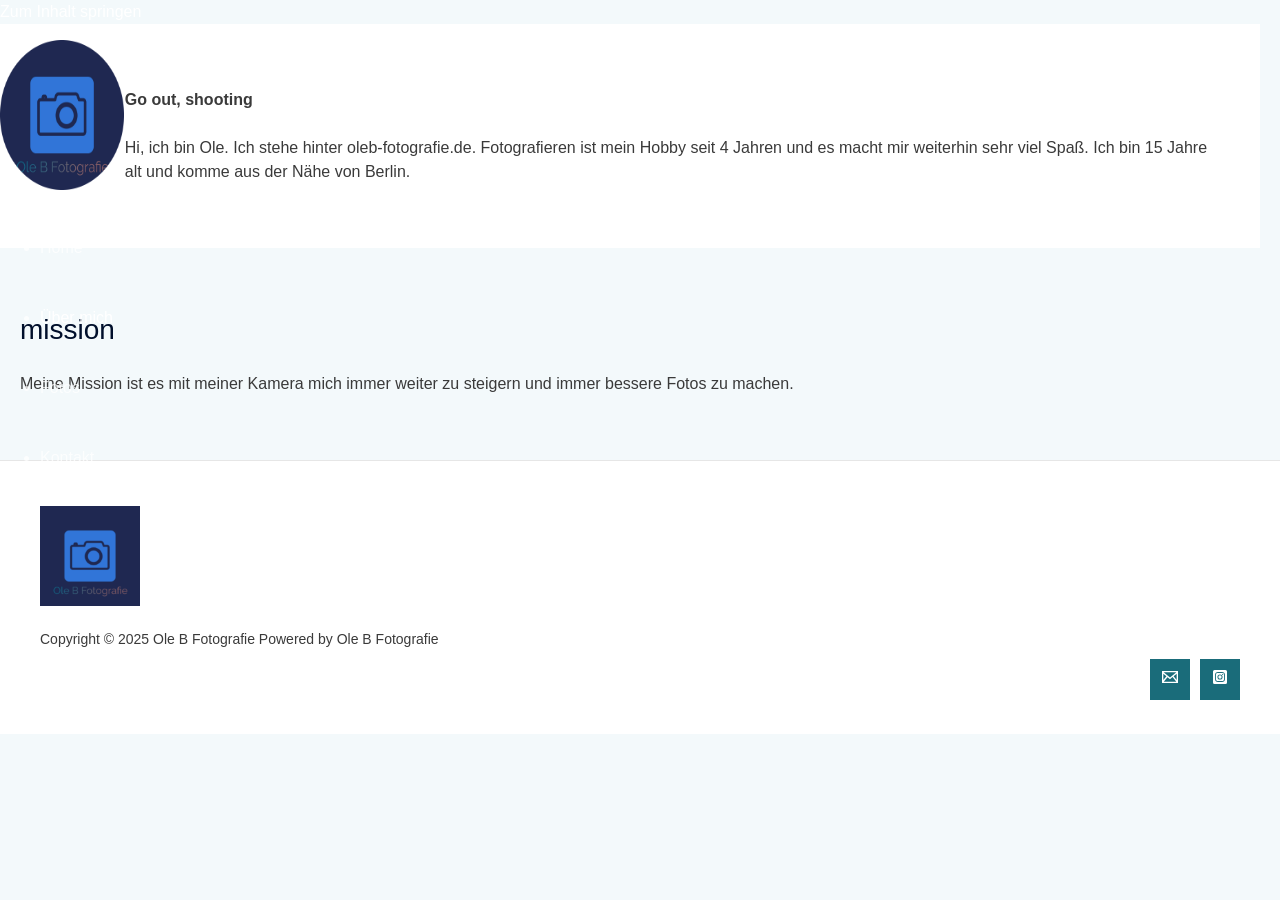
==== about/index.html @ e6f489fe "Add files via upload" ====
<!DOCTYPE html>
<html lang="de">
<head>
<meta charset="UTF-8">
<meta name="viewport" content="width=device-width, initial-scale=1">
	<link rel="profile" href="https://gmpg.org/xfn/11"> 
	<title>About &#8211; Ole B Fotografie</title>
<link rel="preload" href="/wp-content/astra-local-fonts/montserrat/JTUHjIg1_i6t8kCHKm4532VJOt5-QNFgpCtZ6Hw5aXo.woff2" as="font" type="font/woff2" crossorigin>
<meta name="robots" content="max-image-preview:large">
	<style>img:is([sizes="auto" i], [sizes^="auto," i]) { contain-intrinsic-size: 3000px 1500px }</style>
	<link rel="dns-prefetch" href="//www.googletagmanager.com">
<link rel="alternate" type="application/rss+xml" title="Ole B Fotografie &raquo; Feed" href="/feed/">
<link rel="alternate" type="application/rss+xml" title="Ole B Fotografie &raquo; Kommentar-Feed" href="/comments/feed/">
<script>
window._wpemojiSettings = {"baseUrl":"https:\/\/s.w.org\/images\/core\/emoji\/15.0.3\/72x72\/","ext":".png","svgUrl":"https:\/\/s.w.org\/images\/core\/emoji\/15.0.3\/svg\/","svgExt":".svg","source":{"concatemoji":"\/wp-includes\/js\/wp-emoji-release.min.js?ver=6.7.2"}};
/*! This file is auto-generated */
!function(i,n){var o,s,e;function c(e){try{var t={supportTests:e,timestamp:(new Date).valueOf()};sessionStorage.setItem(o,JSON.stringify(t))}catch(e){}}function p(e,t,n){e.clearRect(0,0,e.canvas.width,e.canvas.height),e.fillText(t,0,0);var t=new Uint32Array(e.getImageData(0,0,e.canvas.width,e.canvas.height).data),r=(e.clearRect(0,0,e.canvas.width,e.canvas.height),e.fillText(n,0,0),new Uint32Array(e.getImageData(0,0,e.canvas.width,e.canvas.height).data));return t.every(function(e,t){return e===r[t]})}function u(e,t,n){switch(t){case"flag":return n(e,"🏳️‍⚧️","🏳️​⚧️")?!1:!n(e,"🇺🇳","🇺​🇳")&&!n(e,"🏴󠁧󠁢󠁥󠁮󠁧󠁿","🏴​󠁧​󠁢​󠁥​󠁮​󠁧​󠁿");case"emoji":return!n(e,"🐦‍⬛","🐦​⬛")}return!1}function f(e,t,n){var r="undefined"!=typeof WorkerGlobalScope&&self instanceof WorkerGlobalScope?new OffscreenCanvas(300,150):i.createElement("canvas"),a=r.getContext("2d",{willReadFrequently:!0}),o=(a.textBaseline="top",a.font="600 32px Arial",{});return e.forEach(function(e){o[e]=t(a,e,n)}),o}function t(e){var t=i.createElement("script");t.src=e,t.defer=!0,i.head.appendChild(t)}"undefined"!=typeof Promise&&(o="wpEmojiSettingsSupports",s=["flag","emoji"],n.supports={everything:!0,everythingExceptFlag:!0},e=new Promise(function(e){i.addEventListener("DOMContentLoaded",e,{once:!0})}),new Promise(function(t){var n=function(){try{var e=JSON.parse(sessionStorage.getItem(o));if("object"==typeof e&&"number"==typeof e.timestamp&&(new Date).valueOf()<e.timestamp+604800&&"object"==typeof e.supportTests)return e.supportTests}catch(e){}return null}();if(!n){if("undefined"!=typeof Worker&&"undefined"!=typeof OffscreenCanvas&&"undefined"!=typeof URL&&URL.createObjectURL&&"undefined"!=typeof Blob)try{var e="postMessage("+f.toString()+"("+[JSON.stringify(s),u.toString(),p.toString()].join(",")+"));",r=new Blob([e],{type:"text/javascript"}),a=new Worker(URL.createObjectURL(r),{name:"wpTestEmojiSupports"});return void(a.onmessage=function(e){c(n=e.data),a.terminate(),t(n)})}catch(e){}c(n=f(s,u,p))}t(n)}).then(function(e){for(var t in e)n.supports[t]=e[t],n.supports.everything=n.supports.everything&&n.supports[t],"flag"!==t&&(n.supports.everythingExceptFlag=n.supports.everythingExceptFlag&&n.supports[t]);n.supports.everythingExceptFlag=n.supports.everythingExceptFlag&&!n.supports.flag,n.DOMReady=!1,n.readyCallback=function(){n.DOMReady=!0}}).then(function(){return e}).then(function(){var e;n.supports.everything||(n.readyCallback(),(e=n.source||{}).concatemoji?t(e.concatemoji):e.wpemoji&&e.twemoji&&(t(e.twemoji),t(e.wpemoji)))}))}((window,document),window._wpemojiSettings);
</script>
<link rel="stylesheet" id="astra-theme-css-css" href="/wp-content/themes/astra/assets/css/minified/frontend.min.css?ver=4.9.0" media="all">
<style id="astra-theme-css-inline-css">.ast-no-sidebar .entry-content .alignfull {margin-left: calc( -50vw + 50%);margin-right: calc( -50vw + 50%);max-width: 100vw;width: 100vw;}.ast-no-sidebar .entry-content .alignwide {margin-left: calc(-41vw + 50%);margin-right: calc(-41vw + 50%);max-width: unset;width: unset;}.ast-no-sidebar .entry-content .alignfull .alignfull,.ast-no-sidebar .entry-content .alignfull .alignwide,.ast-no-sidebar .entry-content .alignwide .alignfull,.ast-no-sidebar .entry-content .alignwide .alignwide,.ast-no-sidebar .entry-content .wp-block-column .alignfull,.ast-no-sidebar .entry-content .wp-block-column .alignwide{width: 100%;margin-left: auto;margin-right: auto;}.wp-block-gallery,.blocks-gallery-grid {margin: 0;}.wp-block-separator {max-width: 100px;}.wp-block-separator.is-style-wide,.wp-block-separator.is-style-dots {max-width: none;}.entry-content .has-2-columns .wp-block-column:first-child {padding-right: 10px;}.entry-content .has-2-columns .wp-block-column:last-child {padding-left: 10px;}@media (max-width: 782px) {.entry-content .wp-block-columns .wp-block-column {flex-basis: 100%;}.entry-content .has-2-columns .wp-block-column:first-child {padding-right: 0;}.entry-content .has-2-columns .wp-block-column:last-child {padding-left: 0;}}body .entry-content .wp-block-latest-posts {margin-left: 0;}body .entry-content .wp-block-latest-posts li {list-style: none;}.ast-no-sidebar .ast-container .entry-content .wp-block-latest-posts {margin-left: 0;}.ast-header-break-point .entry-content .alignwide {margin-left: auto;margin-right: auto;}.entry-content .blocks-gallery-item img {margin-bottom: auto;}.wp-block-pullquote {border-top: 4px solid #555d66;border-bottom: 4px solid #555d66;color: #40464d;}:root{--ast-post-nav-space:0;--ast-container-default-xlg-padding:6.67em;--ast-container-default-lg-padding:5.67em;--ast-container-default-slg-padding:4.34em;--ast-container-default-md-padding:3.34em;--ast-container-default-sm-padding:6.67em;--ast-container-default-xs-padding:2.4em;--ast-container-default-xxs-padding:1.4em;--ast-code-block-background:#EEEEEE;--ast-comment-inputs-background:#FAFAFA;--ast-normal-container-width:1200px;--ast-narrow-container-width:750px;--ast-blog-title-font-weight:normal;--ast-blog-meta-weight:inherit;--ast-global-color-primary:var(--ast-global-color-5);--ast-global-color-secondary:var(--ast-global-color-4);--ast-global-color-alternate-background:var(--ast-global-color-7);--ast-global-color-subtle-background:var(--ast-global-color-6);--ast-bg-style-guide:#F8FAFC;--ast-shadow-style-guide:0px 0px 4px 0 #00000057;--ast-global-dark-bg-style:#fff;--ast-global-dark-lfs:#fbfbfb;--ast-widget-bg-color:#fafafa;--ast-wc-container-head-bg-color:#fbfbfb;--ast-title-layout-bg:#eeeeee;--ast-search-border-color:#e7e7e7;--ast-lifter-hover-bg:#e6e6e6;--ast-gallery-block-color:#000;--srfm-color-input-label:var(--ast-global-color-2);}html{font-size:100%;}a,.page-title{color:var(--ast-global-color-3);}a:hover,a:focus{color:var(--ast-global-color-1);}body,button,input,select,textarea,.ast-button,.ast-custom-button{font-family:'Montserrat',sans-serif;font-weight:400;font-size:16px;font-size:1rem;line-height:var(--ast-body-line-height,1.5em);}blockquote{color:var(--ast-global-color-3);}h1,.entry-content h1,.entry-content h1 a,h2,.entry-content h2,.entry-content h2 a,h3,.entry-content h3,.entry-content h3 a,h4,.entry-content h4,.entry-content h4 a,h5,.entry-content h5,.entry-content h5 a,h6,.entry-content h6,.entry-content h6 a,.site-title,.site-title a{font-family:'Montserrat',sans-serif;font-weight:400;line-height:1em;text-transform:lowercase;}.site-title{font-size:31px;font-size:1.9375rem;display:none;}header .custom-logo-link img{max-width:119px;width:119px;}.astra-logo-svg{width:119px;}.site-header .site-description{font-size:15px;font-size:0.9375rem;display:none;}.entry-title{font-size:30px;font-size:1.875rem;}.archive .ast-article-post .ast-article-inner,.blog .ast-article-post .ast-article-inner,.archive .ast-article-post .ast-article-inner:hover,.blog .ast-article-post .ast-article-inner:hover{overflow:hidden;}h1,.entry-content h1,.entry-content h1 a{font-size:65px;font-size:4.0625rem;font-weight:500;font-family:'Montserrat',sans-serif;line-height:1.4em;text-transform:lowercase;}h2,.entry-content h2,.entry-content h2 a{font-size:28px;font-size:1.75rem;font-weight:400;font-family:'Montserrat',sans-serif;line-height:1.3em;text-transform:lowercase;}h3,.entry-content h3,.entry-content h3 a{font-size:19px;font-size:1.1875rem;font-weight:600;font-family:'Montserrat',sans-serif;line-height:1.3em;text-transform:lowercase;}h4,.entry-content h4,.entry-content h4 a{font-size:20px;font-size:1.25rem;line-height:1.2em;font-family:'Montserrat',sans-serif;text-transform:lowercase;}h5,.entry-content h5,.entry-content h5 a{font-size:18px;font-size:1.125rem;line-height:1.2em;font-family:'Montserrat',sans-serif;text-transform:lowercase;}h6,.entry-content h6,.entry-content h6 a{font-size:15px;font-size:0.9375rem;line-height:1.25em;font-family:'Montserrat',sans-serif;text-transform:lowercase;}::selection{background-color:var(--ast-global-color-0);color:#ffffff;}body,h1,.entry-title a,.entry-content h1,.entry-content h1 a,h2,.entry-content h2,.entry-content h2 a,h3,.entry-content h3,.entry-content h3 a,h4,.entry-content h4,.entry-content h4 a,h5,.entry-content h5,.entry-content h5 a,h6,.entry-content h6,.entry-content h6 a{color:var(--ast-global-color-3);}.tagcloud a:hover,.tagcloud a:focus,.tagcloud a.current-item{color:#ffffff;border-color:var(--ast-global-color-3);background-color:var(--ast-global-color-3);}input:focus,input[type="text"]:focus,input[type="email"]:focus,input[type="url"]:focus,input[type="password"]:focus,input[type="reset"]:focus,input[type="search"]:focus,textarea:focus{border-color:var(--ast-global-color-3);}input[type="radio"]:checked,input[type=reset],input[type="checkbox"]:checked,input[type="checkbox"]:hover:checked,input[type="checkbox"]:focus:checked,input[type=range]::-webkit-slider-thumb{border-color:var(--ast-global-color-3);background-color:var(--ast-global-color-3);box-shadow:none;}.site-footer a:hover + .post-count,.site-footer a:focus + .post-count{background:var(--ast-global-color-3);border-color:var(--ast-global-color-3);}.single .nav-links .nav-previous,.single .nav-links .nav-next{color:var(--ast-global-color-3);}.entry-meta,.entry-meta *{line-height:1.45;color:var(--ast-global-color-3);}.entry-meta a:not(.ast-button):hover,.entry-meta a:not(.ast-button):hover *,.entry-meta a:not(.ast-button):focus,.entry-meta a:not(.ast-button):focus *,.page-links > .page-link,.page-links .page-link:hover,.post-navigation a:hover{color:var(--ast-global-color-1);}#cat option,.secondary .calendar_wrap thead a,.secondary .calendar_wrap thead a:visited{color:var(--ast-global-color-3);}.secondary .calendar_wrap #today,.ast-progress-val span{background:var(--ast-global-color-3);}.secondary a:hover + .post-count,.secondary a:focus + .post-count{background:var(--ast-global-color-3);border-color:var(--ast-global-color-3);}.calendar_wrap #today > a{color:#ffffff;}.page-links .page-link,.single .post-navigation a{color:var(--ast-global-color-3);}.ast-search-menu-icon .search-form button.search-submit{padding:0 4px;}.ast-search-menu-icon form.search-form{padding-right:0;}.ast-search-menu-icon.slide-search input.search-field{width:0;}.ast-header-search .ast-search-menu-icon.ast-dropdown-active .search-form,.ast-header-search .ast-search-menu-icon.ast-dropdown-active .search-field:focus{transition:all 0.2s;}.search-form input.search-field:focus{outline:none;}.widget-title,.widget .wp-block-heading{font-size:22px;font-size:1.375rem;color:var(--ast-global-color-3);}.ast-search-menu-icon.slide-search a:focus-visible:focus-visible,.astra-search-icon:focus-visible,#close:focus-visible,a:focus-visible,.ast-menu-toggle:focus-visible,.site .skip-link:focus-visible,.wp-block-loginout input:focus-visible,.wp-block-search.wp-block-search__button-inside .wp-block-search__inside-wrapper,.ast-header-navigation-arrow:focus-visible,.woocommerce .wc-proceed-to-checkout > .checkout-button:focus-visible,.woocommerce .woocommerce-MyAccount-navigation ul li a:focus-visible,.ast-orders-table__row .ast-orders-table__cell:focus-visible,.woocommerce .woocommerce-order-details .order-again > .button:focus-visible,.woocommerce .woocommerce-message a.button.wc-forward:focus-visible,.woocommerce #minus_qty:focus-visible,.woocommerce #plus_qty:focus-visible,a#ast-apply-coupon:focus-visible,.woocommerce .woocommerce-info a:focus-visible,.woocommerce .astra-shop-summary-wrap a:focus-visible,.woocommerce a.wc-forward:focus-visible,#ast-apply-coupon:focus-visible,.woocommerce-js .woocommerce-mini-cart-item a.remove:focus-visible,#close:focus-visible,.button.search-submit:focus-visible,#search_submit:focus,.normal-search:focus-visible,.ast-header-account-wrap:focus-visible,.woocommerce .ast-on-card-button.ast-quick-view-trigger:focus{outline-style:dotted;outline-color:inherit;outline-width:thin;}input:focus,input[type="text"]:focus,input[type="email"]:focus,input[type="url"]:focus,input[type="password"]:focus,input[type="reset"]:focus,input[type="search"]:focus,input[type="number"]:focus,textarea:focus,.wp-block-search__input:focus,[data-section="section-header-mobile-trigger"] .ast-button-wrap .ast-mobile-menu-trigger-minimal:focus,.ast-mobile-popup-drawer.active .menu-toggle-close:focus,.woocommerce-ordering select.orderby:focus,#ast-scroll-top:focus,#coupon_code:focus,.woocommerce-page #comment:focus,.woocommerce #reviews #respond input#submit:focus,.woocommerce a.add_to_cart_button:focus,.woocommerce .button.single_add_to_cart_button:focus,.woocommerce .woocommerce-cart-form button:focus,.woocommerce .woocommerce-cart-form__cart-item .quantity .qty:focus,.woocommerce .woocommerce-billing-fields .woocommerce-billing-fields__field-wrapper .woocommerce-input-wrapper > .input-text:focus,.woocommerce #order_comments:focus,.woocommerce #place_order:focus,.woocommerce .woocommerce-address-fields .woocommerce-address-fields__field-wrapper .woocommerce-input-wrapper > .input-text:focus,.woocommerce .woocommerce-MyAccount-content form button:focus,.woocommerce .woocommerce-MyAccount-content .woocommerce-EditAccountForm .woocommerce-form-row .woocommerce-Input.input-text:focus,.woocommerce .ast-woocommerce-container .woocommerce-pagination ul.page-numbers li a:focus,body #content .woocommerce form .form-row .select2-container--default .select2-selection--single:focus,#ast-coupon-code:focus,.woocommerce.woocommerce-js .quantity input[type=number]:focus,.woocommerce-js .woocommerce-mini-cart-item .quantity input[type=number]:focus,.woocommerce p#ast-coupon-trigger:focus{border-style:dotted;border-color:inherit;border-width:thin;}input{outline:none;}.site-logo-img img{ transition:all 0.2s linear;}body .ast-oembed-container *{position:absolute;top:0;width:100%;height:100%;left:0;}body .wp-block-embed-pocket-casts .ast-oembed-container *{position:unset;}.ast-single-post-featured-section + article {margin-top: 2em;}.site-content .ast-single-post-featured-section img {width: 100%;overflow: hidden;object-fit: cover;}.site > .ast-single-related-posts-container {margin-top: 0;}@media (min-width: 922px) {.ast-desktop .ast-container--narrow {max-width: var(--ast-narrow-container-width);margin: 0 auto;}}@media (max-width:921.9px){#ast-desktop-header{display:none;}}@media (min-width:922px){#ast-mobile-header{display:none;}}.wp-block-buttons.aligncenter{justify-content:center;}@media (max-width:921px){.ast-theme-transparent-header #primary,.ast-theme-transparent-header #secondary{padding:0;}}.ast-plain-container.ast-no-sidebar #primary{margin-top:0;margin-bottom:0;}@media (max-width:782px){.entry-content .wp-block-columns .wp-block-column{margin-left:0px;}}@media (min-width:1200px){.ast-no-sidebar.ast-separate-container .entry-content .wp-block-group.alignwide,.ast-no-sidebar.ast-separate-container .entry-content .wp-block-cover.alignwide{margin-left:-20px;margin-right:-20px;padding-left:20px;padding-right:20px;}.ast-no-sidebar.ast-separate-container .entry-content .wp-block-cover.alignfull,.ast-no-sidebar.ast-separate-container .entry-content .wp-block-group.alignfull{margin-left:-6.67em;margin-right:-6.67em;padding-left:6.67em;padding-right:6.67em;}}@media (min-width:1200px){.wp-block-cover-image.alignwide .wp-block-cover__inner-container,.wp-block-cover.alignwide .wp-block-cover__inner-container,.wp-block-cover-image.alignfull .wp-block-cover__inner-container,.wp-block-cover.alignfull .wp-block-cover__inner-container{width:100%;}}.wp-block-columns{margin-bottom:unset;}.wp-block-image.size-full{margin:2rem 0;}.wp-block-separator.has-background{padding:0;}.wp-block-gallery{margin-bottom:1.6em;}.wp-block-group{padding-top:4em;padding-bottom:4em;}.wp-block-group__inner-container .wp-block-columns:last-child,.wp-block-group__inner-container :last-child,.wp-block-table table{margin-bottom:0;}.blocks-gallery-grid{width:100%;}.wp-block-navigation-link__content{padding:5px 0;}.wp-block-group .wp-block-group .has-text-align-center,.wp-block-group .wp-block-column .has-text-align-center{max-width:100%;}.has-text-align-center{margin:0 auto;}@media (min-width:1200px){.wp-block-cover__inner-container,.alignwide .wp-block-group__inner-container,.alignfull .wp-block-group__inner-container{max-width:1200px;margin:0 auto;}.wp-block-group.alignnone,.wp-block-group.aligncenter,.wp-block-group.alignleft,.wp-block-group.alignright,.wp-block-group.alignwide,.wp-block-columns.alignwide{margin:2rem 0 1rem 0;}}@media (max-width:1200px){.wp-block-group{padding:3em;}.wp-block-group .wp-block-group{padding:1.5em;}.wp-block-columns,.wp-block-column{margin:1rem 0;}}@media (min-width:921px){.wp-block-columns .wp-block-group{padding:2em;}}@media (max-width:544px){.wp-block-cover-image .wp-block-cover__inner-container,.wp-block-cover .wp-block-cover__inner-container{width:unset;}.wp-block-cover,.wp-block-cover-image{padding:2em 0;}.wp-block-group,.wp-block-cover{padding:2em;}.wp-block-media-text__media img,.wp-block-media-text__media video{width:unset;max-width:100%;}.wp-block-media-text.has-background .wp-block-media-text__content{padding:1em;}.wp-block-media-text .wp-block-media-text__content{padding:3em 2em;}}.wp-block-image.aligncenter{margin-left:auto;margin-right:auto;}.wp-block-table.aligncenter{margin-left:auto;margin-right:auto;}.wp-block-buttons .wp-block-button.is-style-outline .wp-block-button__link.wp-element-button,.ast-outline-button,.wp-block-uagb-buttons-child .uagb-buttons-repeater.ast-outline-button{border-top-width:2px;border-right-width:2px;border-bottom-width:2px;border-left-width:2px;font-family:'Montserrat',sans-serif;font-weight:500;font-size:12px;font-size:0.75rem;line-height:1em;border-top-left-radius:0px;border-top-right-radius:0px;border-bottom-right-radius:0px;border-bottom-left-radius:0px;}.wp-block-button .wp-block-button__link.wp-element-button.is-style-outline:not(.has-background),.wp-block-button.is-style-outline>.wp-block-button__link.wp-element-button:not(.has-background),.ast-outline-button{background-color:transparent;}.entry-content[data-ast-blocks-layout] > figure{margin-bottom:1em;}body .wp-block-cover:not(.has-text-color.has-link-color) p{color:var(--ast-global-color-3);}@media (max-width:921px){.ast-separate-container #primary,.ast-separate-container #secondary{padding:1.5em 0;}#primary,#secondary{padding:1.5em 0;margin:0;}.ast-left-sidebar #content > .ast-container{display:flex;flex-direction:column-reverse;width:100%;}.ast-separate-container .ast-article-post,.ast-separate-container .ast-article-single{padding:1.5em 2.14em;}.ast-author-box img.avatar{margin:20px 0 0 0;}}@media (min-width:922px){.ast-separate-container.ast-right-sidebar #primary,.ast-separate-container.ast-left-sidebar #primary{border:0;}.search-no-results.ast-separate-container #primary{margin-bottom:4em;}}.elementor-button-wrapper .elementor-button{border-style:solid;text-decoration:none;border-top-width:0px;border-right-width:0px;border-left-width:0px;border-bottom-width:0px;}.elementor-button.elementor-size-sm,.elementor-button.elementor-size-xs,.elementor-button.elementor-size-md,.elementor-button.elementor-size-lg,.elementor-button.elementor-size-xl,.elementor-button{border-top-left-radius:0px;border-top-right-radius:0px;border-bottom-right-radius:0px;border-bottom-left-radius:0px;padding-top:16px;padding-right:40px;padding-bottom:16px;padding-left:40px;}.elementor-button-wrapper .elementor-button{border-color:var(--ast-global-color-0);background-color:var(--ast-global-color-0);}.elementor-button-wrapper .elementor-button:hover,.elementor-button-wrapper .elementor-button:focus{color:#ffffff;background-color:var(--ast-global-color-1);border-color:var(--ast-global-color-1);}.wp-block-button .wp-block-button__link ,.elementor-button-wrapper .elementor-button,.elementor-button-wrapper .elementor-button:visited{color:#ffffff;}.elementor-button-wrapper .elementor-button{font-family:'Montserrat',sans-serif;font-weight:500;font-size:12px;font-size:0.75rem;line-height:1em;text-transform:uppercase;letter-spacing:2px;}body .elementor-button.elementor-size-sm,body .elementor-button.elementor-size-xs,body .elementor-button.elementor-size-md,body .elementor-button.elementor-size-lg,body .elementor-button.elementor-size-xl,body .elementor-button{font-size:12px;font-size:0.75rem;}.wp-block-button .wp-block-button__link:hover,.wp-block-button .wp-block-button__link:focus{color:#ffffff;background-color:var(--ast-global-color-1);border-color:var(--ast-global-color-1);}.wp-block-button .wp-block-button__link{border-style:solid;border-top-width:0px;border-right-width:0px;border-left-width:0px;border-bottom-width:0px;border-color:var(--ast-global-color-0);background-color:var(--ast-global-color-0);color:#ffffff;font-family:'Montserrat',sans-serif;font-weight:500;line-height:1em;text-transform:uppercase;letter-spacing:2px;font-size:12px;font-size:0.75rem;border-top-left-radius:0px;border-top-right-radius:0px;border-bottom-right-radius:0px;border-bottom-left-radius:0px;padding-top:16px;padding-right:40px;padding-bottom:16px;padding-left:40px;}.menu-toggle,button,.ast-button,.ast-custom-button,.button,input#submit,input[type="button"],input[type="submit"],input[type="reset"]{border-style:solid;border-top-width:0px;border-right-width:0px;border-left-width:0px;border-bottom-width:0px;color:#ffffff;border-color:var(--ast-global-color-0);background-color:var(--ast-global-color-0);padding-top:16px;padding-right:40px;padding-bottom:16px;padding-left:40px;font-family:'Montserrat',sans-serif;font-weight:500;font-size:12px;font-size:0.75rem;line-height:1em;text-transform:uppercase;letter-spacing:2px;border-top-left-radius:0px;border-top-right-radius:0px;border-bottom-right-radius:0px;border-bottom-left-radius:0px;}button:focus,.menu-toggle:hover,button:hover,.ast-button:hover,.ast-custom-button:hover .button:hover,.ast-custom-button:hover ,input[type=reset]:hover,input[type=reset]:focus,input#submit:hover,input#submit:focus,input[type="button"]:hover,input[type="button"]:focus,input[type="submit"]:hover,input[type="submit"]:focus{color:#ffffff;background-color:var(--ast-global-color-1);border-color:var(--ast-global-color-1);}@media (max-width:921px){.ast-mobile-header-stack .main-header-bar .ast-search-menu-icon{display:inline-block;}.ast-header-break-point.ast-header-custom-item-outside .ast-mobile-header-stack .main-header-bar .ast-search-icon{margin:0;}.ast-comment-avatar-wrap img{max-width:2.5em;}.ast-comment-meta{padding:0 1.8888em 1.3333em;}.ast-separate-container .ast-comment-list li.depth-1{padding:1.5em 2.14em;}.ast-separate-container .comment-respond{padding:2em 2.14em;}}@media (min-width:544px){.ast-container{max-width:100%;}}@media (max-width:544px){.ast-separate-container .ast-article-post,.ast-separate-container .ast-article-single,.ast-separate-container .comments-title,.ast-separate-container .ast-archive-description{padding:1.5em 1em;}.ast-separate-container #content .ast-container{padding-left:0.54em;padding-right:0.54em;}.ast-separate-container .ast-comment-list .bypostauthor{padding:.5em;}.ast-search-menu-icon.ast-dropdown-active .search-field{width:170px;}} #ast-mobile-header .ast-site-header-cart-li a{pointer-events:none;}body,.ast-separate-container{background-color:var(--ast-global-color-4);background-image:none;}.ast-no-sidebar.ast-separate-container .entry-content .alignfull {margin-left: -6.67em;margin-right: -6.67em;width: auto;}@media (max-width: 1200px) {.ast-no-sidebar.ast-separate-container .entry-content .alignfull {margin-left: -2.4em;margin-right: -2.4em;}}@media (max-width: 768px) {.ast-no-sidebar.ast-separate-container .entry-content .alignfull {margin-left: -2.14em;margin-right: -2.14em;}}@media (max-width: 544px) {.ast-no-sidebar.ast-separate-container .entry-content .alignfull {margin-left: -1em;margin-right: -1em;}}.ast-no-sidebar.ast-separate-container .entry-content .alignwide {margin-left: -20px;margin-right: -20px;}.ast-no-sidebar.ast-separate-container .entry-content .wp-block-column .alignfull,.ast-no-sidebar.ast-separate-container .entry-content .wp-block-column .alignwide {margin-left: auto;margin-right: auto;width: 100%;}@media (max-width:921px){.site-title{display:none;}.site-header .site-description{display:none;}h1,.entry-content h1,.entry-content h1 a{font-size:40px;}h2,.entry-content h2,.entry-content h2 a{font-size:30px;}h3,.entry-content h3,.entry-content h3 a{font-size:25px;}h4,.entry-content h4,.entry-content h4 a{font-size:20px;font-size:1.25rem;}h5,.entry-content h5,.entry-content h5 a{font-size:18px;font-size:1.125rem;}h6,.entry-content h6,.entry-content h6 a{font-size:16px;font-size:1rem;}}@media (max-width:544px){.site-title{display:none;}.site-header .site-description{display:none;}h1,.entry-content h1,.entry-content h1 a{font-size:30px;}h2,.entry-content h2,.entry-content h2 a{font-size:30px;}h3,.entry-content h3,.entry-content h3 a{font-size:22px;}h4,.entry-content h4,.entry-content h4 a{font-size:18px;font-size:1.125rem;}h5,.entry-content h5,.entry-content h5 a{font-size:18px;font-size:1.125rem;}h6,.entry-content h6,.entry-content h6 a{font-size:16px;font-size:1rem;}header .custom-logo-link img,.ast-header-break-point .site-branding img,.ast-header-break-point .custom-logo-link img{max-width:150px;width:150px;}.astra-logo-svg{width:150px;}.ast-header-break-point .site-logo-img .custom-mobile-logo-link img{max-width:150px;}}@media (max-width:921px){html{font-size:91.2%;}}@media (max-width:544px){html{font-size:91.2%;}}@media (min-width:922px){.ast-container{max-width:1240px;}}@font-face {font-family: "Astra";src: url(/wp-content/themes/astra/assets/fonts/astra.woff) format("woff"),url(/wp-content/themes/astra/assets/fonts/astra.ttf) format("truetype"),url(/wp-content/themes/astra/assets/fonts/astra.svg#astra) format("svg");font-weight: normal;font-style: normal;font-display: fallback;}@media (min-width:922px){.main-header-menu .sub-menu .menu-item.ast-left-align-sub-menu:hover > .sub-menu,.main-header-menu .sub-menu .menu-item.ast-left-align-sub-menu.focus > .sub-menu{margin-left:-2px;}}.ast-theme-transparent-header [data-section="section-header-mobile-trigger"] .ast-button-wrap .ast-mobile-menu-trigger-fill,.ast-theme-transparent-header [data-section="section-header-mobile-trigger"] .ast-button-wrap .ast-mobile-menu-trigger-minimal{border:none;}.site .comments-area{padding-bottom:3em;}.astra-icon-down_arrow::after {content: "\e900";font-family: Astra;}.astra-icon-close::after {content: "\e5cd";font-family: Astra;}.astra-icon-drag_handle::after {content: "\e25d";font-family: Astra;}.astra-icon-format_align_justify::after {content: "\e235";font-family: Astra;}.astra-icon-menu::after {content: "\e5d2";font-family: Astra;}.astra-icon-reorder::after {content: "\e8fe";font-family: Astra;}.astra-icon-search::after {content: "\e8b6";font-family: Astra;}.astra-icon-zoom_in::after {content: "\e56b";font-family: Astra;}.astra-icon-check-circle::after {content: "\e901";font-family: Astra;}.astra-icon-shopping-cart::after {content: "\f07a";font-family: Astra;}.astra-icon-shopping-bag::after {content: "\f290";font-family: Astra;}.astra-icon-shopping-basket::after {content: "\f291";font-family: Astra;}.astra-icon-circle-o::after {content: "\e903";font-family: Astra;}.astra-icon-certificate::after {content: "\e902";font-family: Astra;}blockquote {padding: 1.2em;}:root .has-ast-global-color-0-color{color:var(--ast-global-color-0);}:root .has-ast-global-color-0-background-color{background-color:var(--ast-global-color-0);}:root .wp-block-button .has-ast-global-color-0-color{color:var(--ast-global-color-0);}:root .wp-block-button .has-ast-global-color-0-background-color{background-color:var(--ast-global-color-0);}:root .has-ast-global-color-1-color{color:var(--ast-global-color-1);}:root .has-ast-global-color-1-background-color{background-color:var(--ast-global-color-1);}:root .wp-block-button .has-ast-global-color-1-color{color:var(--ast-global-color-1);}:root .wp-block-button .has-ast-global-color-1-background-color{background-color:var(--ast-global-color-1);}:root .has-ast-global-color-2-color{color:var(--ast-global-color-2);}:root .has-ast-global-color-2-background-color{background-color:var(--ast-global-color-2);}:root .wp-block-button .has-ast-global-color-2-color{color:var(--ast-global-color-2);}:root .wp-block-button .has-ast-global-color-2-background-color{background-color:var(--ast-global-color-2);}:root .has-ast-global-color-3-color{color:var(--ast-global-color-3);}:root .has-ast-global-color-3-background-color{background-color:var(--ast-global-color-3);}:root .wp-block-button .has-ast-global-color-3-color{color:var(--ast-global-color-3);}:root .wp-block-button .has-ast-global-color-3-background-color{background-color:var(--ast-global-color-3);}:root .has-ast-global-color-4-color{color:var(--ast-global-color-4);}:root .has-ast-global-color-4-background-color{background-color:var(--ast-global-color-4);}:root .wp-block-button .has-ast-global-color-4-color{color:var(--ast-global-color-4);}:root .wp-block-button .has-ast-global-color-4-background-color{background-color:var(--ast-global-color-4);}:root .has-ast-global-color-5-color{color:var(--ast-global-color-5);}:root .has-ast-global-color-5-background-color{background-color:var(--ast-global-color-5);}:root .wp-block-button .has-ast-global-color-5-color{color:var(--ast-global-color-5);}:root .wp-block-button .has-ast-global-color-5-background-color{background-color:var(--ast-global-color-5);}:root .has-ast-global-color-6-color{color:var(--ast-global-color-6);}:root .has-ast-global-color-6-background-color{background-color:var(--ast-global-color-6);}:root .wp-block-button .has-ast-global-color-6-color{color:var(--ast-global-color-6);}:root .wp-block-button .has-ast-global-color-6-background-color{background-color:var(--ast-global-color-6);}:root .has-ast-global-color-7-color{color:var(--ast-global-color-7);}:root .has-ast-global-color-7-background-color{background-color:var(--ast-global-color-7);}:root .wp-block-button .has-ast-global-color-7-color{color:var(--ast-global-color-7);}:root .wp-block-button .has-ast-global-color-7-background-color{background-color:var(--ast-global-color-7);}:root .has-ast-global-color-8-color{color:var(--ast-global-color-8);}:root .has-ast-global-color-8-background-color{background-color:var(--ast-global-color-8);}:root .wp-block-button .has-ast-global-color-8-color{color:var(--ast-global-color-8);}:root .wp-block-button .has-ast-global-color-8-background-color{background-color:var(--ast-global-color-8);}:root{--ast-global-color-0:#1a6c7a;--ast-global-color-1:#105763;--ast-global-color-2:#000f2b;--ast-global-color-3:#3a3a3a;--ast-global-color-4:#f3f9fb;--ast-global-color-5:#ffffff;--ast-global-color-6:#243673;--ast-global-color-7:#FBFCFF;--ast-global-color-8:#BFD1FF;}:root {--ast-border-color : #dddddd;}.ast-single-entry-banner {-js-display: flex;display: flex;flex-direction: column;justify-content: center;text-align: center;position: relative;background: var(--ast-title-layout-bg);}.ast-single-entry-banner[data-banner-layout="layout-1"] {max-width: 1200px;background: inherit;padding: 20px 0;}.ast-single-entry-banner[data-banner-width-type="custom"] {margin: 0 auto;width: 100%;}.ast-single-entry-banner + .site-content .entry-header {margin-bottom: 0;}.site .ast-author-avatar {--ast-author-avatar-size: ;}a.ast-underline-text {text-decoration: underline;}.ast-container > .ast-terms-link {position: relative;display: block;}a.ast-button.ast-badge-tax {padding: 4px 8px;border-radius: 3px;font-size: inherit;}header.entry-header .entry-title{font-size:30px;font-size:1.875rem;}header.entry-header > *:not(:last-child){margin-bottom:10px;}.ast-archive-entry-banner {-js-display: flex;display: flex;flex-direction: column;justify-content: center;text-align: center;position: relative;background: var(--ast-title-layout-bg);}.ast-archive-entry-banner[data-banner-width-type="custom"] {margin: 0 auto;width: 100%;}.ast-archive-entry-banner[data-banner-layout="layout-1"] {background: inherit;padding: 20px 0;text-align: left;}body.archive .ast-archive-description{max-width:1200px;width:100%;text-align:left;padding-top:3em;padding-right:3em;padding-bottom:3em;padding-left:3em;}body.archive .ast-archive-description .ast-archive-title,body.archive .ast-archive-description .ast-archive-title *{font-size:40px;font-size:2.5rem;}body.archive .ast-archive-description > *:not(:last-child){margin-bottom:10px;}@media (max-width:921px){body.archive .ast-archive-description{text-align:left;}}@media (max-width:544px){body.archive .ast-archive-description{text-align:left;}}.ast-theme-transparent-header #masthead .site-logo-img .transparent-custom-logo .astra-logo-svg{width:124px;}.ast-theme-transparent-header #masthead .site-logo-img .transparent-custom-logo img{ max-width:124px; width:124px;}@media (max-width:543px){.ast-theme-transparent-header #masthead .site-logo-img .transparent-custom-logo .astra-logo-svg{width:150px;}.ast-theme-transparent-header #masthead .site-logo-img .transparent-custom-logo img{ max-width:150px; width:150px;}}@media (min-width:921px){.ast-theme-transparent-header #masthead{position:absolute;left:0;right:0;}.ast-theme-transparent-header .main-header-bar,.ast-theme-transparent-header.ast-header-break-point .main-header-bar{background:none;}body.elementor-editor-active.ast-theme-transparent-header #masthead,.fl-builder-edit .ast-theme-transparent-header #masthead,body.vc_editor.ast-theme-transparent-header #masthead,body.brz-ed.ast-theme-transparent-header #masthead{z-index:0;}.ast-header-break-point.ast-replace-site-logo-transparent.ast-theme-transparent-header .custom-mobile-logo-link{display:none;}.ast-header-break-point.ast-replace-site-logo-transparent.ast-theme-transparent-header .transparent-custom-logo{display:inline-block;}.ast-theme-transparent-header .ast-above-header,.ast-theme-transparent-header .ast-above-header.ast-above-header-bar{background-image:none;background-color:transparent;}.ast-theme-transparent-header .ast-below-header,.ast-theme-transparent-header .ast-below-header.ast-below-header-bar{background-image:none;background-color:transparent;}}.ast-theme-transparent-header .site-title a,.ast-theme-transparent-header .site-title a:focus,.ast-theme-transparent-header .site-title a:hover,.ast-theme-transparent-header .site-title a:visited{color:#ffffff;}.ast-theme-transparent-header .site-header .site-description{color:#ffffff;}.ast-theme-transparent-header .ast-builder-menu .main-header-menu,.ast-theme-transparent-header .ast-builder-menu .main-header-menu .menu-link,.ast-theme-transparent-header [CLASS*="ast-builder-menu-"] .main-header-menu .menu-item > .menu-link,.ast-theme-transparent-header .ast-masthead-custom-menu-items,.ast-theme-transparent-header .ast-masthead-custom-menu-items a,.ast-theme-transparent-header .ast-builder-menu .main-header-menu .menu-item > .ast-menu-toggle,.ast-theme-transparent-header .ast-builder-menu .main-header-menu .menu-item > .ast-menu-toggle,.ast-theme-transparent-header .ast-above-header-navigation a,.ast-header-break-point.ast-theme-transparent-header .ast-above-header-navigation a,.ast-header-break-point.ast-theme-transparent-header .ast-above-header-navigation > ul.ast-above-header-menu > .menu-item-has-children:not(.current-menu-item) > .ast-menu-toggle,.ast-theme-transparent-header .ast-below-header-menu,.ast-theme-transparent-header .ast-below-header-menu a,.ast-header-break-point.ast-theme-transparent-header .ast-below-header-menu a,.ast-header-break-point.ast-theme-transparent-header .ast-below-header-menu,.ast-theme-transparent-header .main-header-menu .menu-link{color:rgba(255,255,255,0.75);}.ast-theme-transparent-header .ast-builder-menu .main-header-menu .menu-item:hover > .menu-link,.ast-theme-transparent-header .ast-builder-menu .main-header-menu .menu-item:hover > .ast-menu-toggle,.ast-theme-transparent-header .ast-builder-menu .main-header-menu .ast-masthead-custom-menu-items a:hover,.ast-theme-transparent-header .ast-builder-menu .main-header-menu .focus > .menu-link,.ast-theme-transparent-header .ast-builder-menu .main-header-menu .focus > .ast-menu-toggle,.ast-theme-transparent-header .ast-builder-menu .main-header-menu .current-menu-item > .menu-link,.ast-theme-transparent-header .ast-builder-menu .main-header-menu .current-menu-ancestor > .menu-link,.ast-theme-transparent-header .ast-builder-menu .main-header-menu .current-menu-item > .ast-menu-toggle,.ast-theme-transparent-header .ast-builder-menu .main-header-menu .current-menu-ancestor > .ast-menu-toggle,.ast-theme-transparent-header [CLASS*="ast-builder-menu-"] .main-header-menu .current-menu-item > .menu-link,.ast-theme-transparent-header [CLASS*="ast-builder-menu-"] .main-header-menu .current-menu-ancestor > .menu-link,.ast-theme-transparent-header [CLASS*="ast-builder-menu-"] .main-header-menu .current-menu-item > .ast-menu-toggle,.ast-theme-transparent-header [CLASS*="ast-builder-menu-"] .main-header-menu .current-menu-ancestor > .ast-menu-toggle,.ast-theme-transparent-header .main-header-menu .menu-item:hover > .menu-link,.ast-theme-transparent-header .main-header-menu .current-menu-item > .menu-link,.ast-theme-transparent-header .main-header-menu .current-menu-ancestor > .menu-link{color:#ffffff;}.ast-theme-transparent-header div.ast-masthead-custom-menu-items,.ast-theme-transparent-header div.ast-masthead-custom-menu-items .widget,.ast-theme-transparent-header div.ast-masthead-custom-menu-items .widget-title,.ast-theme-transparent-header .site-header-section [CLASS*="ast-header-html-"] .ast-builder-html-element{color:#ffffff;}.ast-theme-transparent-header .ast-builder-menu .main-header-menu .menu-item .sub-menu .menu-link,.ast-theme-transparent-header .main-header-menu .menu-item .sub-menu .menu-link{background-color:transparent;}@media (max-width:921px){.ast-theme-transparent-header #masthead{position:absolute;left:0;right:0;}.ast-theme-transparent-header .main-header-bar,.ast-theme-transparent-header.ast-header-break-point .main-header-bar{background:none;}body.elementor-editor-active.ast-theme-transparent-header #masthead,.fl-builder-edit .ast-theme-transparent-header #masthead,body.vc_editor.ast-theme-transparent-header #masthead,body.brz-ed.ast-theme-transparent-header #masthead{z-index:0;}.ast-header-break-point.ast-replace-site-logo-transparent.ast-theme-transparent-header .custom-mobile-logo-link{display:none;}.ast-header-break-point.ast-replace-site-logo-transparent.ast-theme-transparent-header .transparent-custom-logo{display:inline-block;}.ast-theme-transparent-header .ast-above-header,.ast-theme-transparent-header .ast-above-header.ast-above-header-bar{background-image:none;background-color:transparent;}.ast-theme-transparent-header .ast-below-header,.ast-theme-transparent-header .ast-below-header.ast-below-header-bar{background-image:none;background-color:transparent;}}@media (max-width:921px){.ast-theme-transparent-header .ast-builder-menu .main-header-menu,.ast-theme-transparent-header .ast-builder-menu .main-header-menu .menu-link,.ast-theme-transparent-header [CLASS*="ast-builder-menu-"] .main-header-menu .menu-item > .menu-link,.ast-theme-transparent-header .ast-masthead-custom-menu-items,.ast-theme-transparent-header .ast-masthead-custom-menu-items a,.ast-theme-transparent-header .ast-builder-menu .main-header-menu .menu-item > .ast-menu-toggle,.ast-theme-transparent-header .ast-builder-menu .main-header-menu .menu-item > .ast-menu-toggle,.ast-theme-transparent-header .main-header-menu .menu-link{color:var(--ast-global-color-3);}.ast-theme-transparent-header .ast-builder-menu .main-header-menu .menu-item:hover > .menu-link,.ast-theme-transparent-header .ast-builder-menu .main-header-menu .menu-item:hover > .ast-menu-toggle,.ast-theme-transparent-header .ast-builder-menu .main-header-menu .ast-masthead-custom-menu-items a:hover,.ast-theme-transparent-header .ast-builder-menu .main-header-menu .focus > .menu-link,.ast-theme-transparent-header .ast-builder-menu .main-header-menu .focus > .ast-menu-toggle,.ast-theme-transparent-header .ast-builder-menu .main-header-menu .current-menu-item > .menu-link,.ast-theme-transparent-header .ast-builder-menu .main-header-menu .current-menu-ancestor > .menu-link,.ast-theme-transparent-header .ast-builder-menu .main-header-menu .current-menu-item > .ast-menu-toggle,.ast-theme-transparent-header .ast-builder-menu .main-header-menu .current-menu-ancestor > .ast-menu-toggle,.ast-theme-transparent-header [CLASS*="ast-builder-menu-"] .main-header-menu .current-menu-item > .menu-link,.ast-theme-transparent-header [CLASS*="ast-builder-menu-"] .main-header-menu .current-menu-ancestor > .menu-link,.ast-theme-transparent-header [CLASS*="ast-builder-menu-"] .main-header-menu .current-menu-item > .ast-menu-toggle,.ast-theme-transparent-header [CLASS*="ast-builder-menu-"] .main-header-menu .current-menu-ancestor > .ast-menu-toggle,.ast-theme-transparent-header .main-header-menu .menu-item:hover > .menu-link,.ast-theme-transparent-header .main-header-menu .current-menu-item > .menu-link,.ast-theme-transparent-header .main-header-menu .current-menu-ancestor > .menu-link{color:var(--ast-global-color-0);}}@media (max-width:544px){.ast-theme-transparent-header .ast-builder-menu .main-header-menu,.ast-theme-transparent-header .ast-builder-menu .main-header-menu .menu-item > .menu-link,.ast-theme-transparent-header .ast-builder-menu .main-header-menu .menu-link,.ast-theme-transparent-header .ast-masthead-custom-menu-items,.ast-theme-transparent-header .ast-masthead-custom-menu-items a,.ast-theme-transparent-header .ast-builder-menu .main-header-menu .menu-item > .ast-menu-toggle,.ast-theme-transparent-header .ast-builder-menu .main-header-menu .menu-item > .ast-menu-toggle,.ast-theme-transparent-header .main-header-menu .menu-link{color:#000000;}.ast-theme-transparent-header .ast-builder-menu .main-header-menu .menu-item:hover > .menu-link,.ast-theme-transparent-header .ast-builder-menu .main-header-menu .menu-item:hover > .ast-menu-toggle,.ast-theme-transparent-header .ast-builder-menu .main-header-menu .ast-masthead-custom-menu-items a:hover,.ast-theme-transparent-header .ast-builder-menu .main-header-menu .focus > .menu-link,.ast-theme-transparent-header .ast-builder-menu .main-header-menu .focus > .ast-menu-toggle,.ast-theme-transparent-header .ast-builder-menu .main-header-menu .current-menu-item > .menu-link,.ast-theme-transparent-header .ast-builder-menu .main-header-menu .current-menu-ancestor > .menu-link,.ast-theme-transparent-header .ast-builder-menu .main-header-menu .current-menu-item > .ast-menu-toggle,.ast-theme-transparent-header .ast-builder-menu .main-header-menu .current-menu-ancestor > .ast-menu-toggle,.ast-theme-transparent-header [CLASS*="ast-builder-menu-"] .main-header-menu .current-menu-item > .menu-link,.ast-theme-transparent-header [CLASS*="ast-builder-menu-"] .main-header-menu .current-menu-ancestor > .menu-link,.ast-theme-transparent-header [CLASS*="ast-builder-menu-"] .main-header-menu .current-menu-item > .ast-menu-toggle,.ast-theme-transparent-header [CLASS*="ast-builder-menu-"] .main-header-menu .current-menu-ancestor > .ast-menu-toggle,.ast-theme-transparent-header .main-header-menu .menu-item:hover > .menu-link,.ast-theme-transparent-header .main-header-menu .current-menu-item > .menu-link,.ast-theme-transparent-header .main-header-menu .current-menu-ancestor > .menu-link{color:#333333;}}.ast-theme-transparent-header #ast-desktop-header > .ast-main-header-wrap > .main-header-bar,.ast-theme-transparent-header.ast-header-break-point #ast-mobile-header > .ast-main-header-wrap > .main-header-bar{border-bottom-width:0px;border-bottom-style:solid;border-bottom-color:rgba(0,0,0,0);}.ast-breadcrumbs .trail-browse,.ast-breadcrumbs .trail-items,.ast-breadcrumbs .trail-items li{display:inline-block;margin:0;padding:0;border:none;background:inherit;text-indent:0;text-decoration:none;}.ast-breadcrumbs .trail-browse{font-size:inherit;font-style:inherit;font-weight:inherit;color:inherit;}.ast-breadcrumbs .trail-items{list-style:none;}.trail-items li::after{padding:0 0.3em;content:"\00bb";}.trail-items li:last-of-type::after{display:none;}h1,.entry-content h1,h2,.entry-content h2,h3,.entry-content h3,h4,.entry-content h4,h5,.entry-content h5,h6,.entry-content h6{color:var(--ast-global-color-2);}@media (max-width:921px){.ast-builder-grid-row-container.ast-builder-grid-row-tablet-3-firstrow .ast-builder-grid-row > *:first-child,.ast-builder-grid-row-container.ast-builder-grid-row-tablet-3-lastrow .ast-builder-grid-row > *:last-child{grid-column:1 / -1;}}@media (max-width:544px){.ast-builder-grid-row-container.ast-builder-grid-row-mobile-3-firstrow .ast-builder-grid-row > *:first-child,.ast-builder-grid-row-container.ast-builder-grid-row-mobile-3-lastrow .ast-builder-grid-row > *:last-child{grid-column:1 / -1;}}.ast-builder-layout-element[data-section="title_tagline"]{display:flex;}@media (max-width:921px){.ast-header-break-point .ast-builder-layout-element[data-section="title_tagline"]{display:flex;}}@media (max-width:544px){.ast-header-break-point .ast-builder-layout-element[data-section="title_tagline"]{display:flex;}}[data-section*="section-hb-button-"] .menu-link{display:none;}.ast-header-button-1[data-section*="section-hb-button-"] .ast-builder-button-wrap .ast-custom-button{padding-top:15px;padding-bottom:15px;padding-left:30px;padding-right:30px;}@media (max-width:921px){.ast-header-button-1[data-section*="section-hb-button-"] .ast-builder-button-wrap .ast-custom-button{margin-top:15px;margin-bottom:15px;margin-left:15px;margin-right:15px;}}.ast-header-button-1[data-section="section-hb-button-1"]{display:flex;}@media (max-width:921px){.ast-header-break-point .ast-header-button-1[data-section="section-hb-button-1"]{display:flex;}}@media (max-width:544px){.ast-header-break-point .ast-header-button-1[data-section="section-hb-button-1"]{display:flex;}}.ast-builder-menu-1{font-family:inherit;font-weight:inherit;}.ast-builder-menu-1 .menu-item > .menu-link{color:var(--ast-global-color-3);}.ast-builder-menu-1 .menu-item > .ast-menu-toggle{color:var(--ast-global-color-3);}.ast-builder-menu-1 .menu-item:hover > .menu-link,.ast-builder-menu-1 .inline-on-mobile .menu-item:hover > .ast-menu-toggle{color:var(--ast-global-color-0);}.ast-builder-menu-1 .menu-item:hover > .ast-menu-toggle{color:var(--ast-global-color-0);}.ast-builder-menu-1 .menu-item.current-menu-item > .menu-link,.ast-builder-menu-1 .inline-on-mobile .menu-item.current-menu-item > .ast-menu-toggle,.ast-builder-menu-1 .current-menu-ancestor > .menu-link{color:var(--ast-global-color-0);}.ast-builder-menu-1 .menu-item.current-menu-item > .ast-menu-toggle{color:var(--ast-global-color-0);}.ast-builder-menu-1 .sub-menu,.ast-builder-menu-1 .inline-on-mobile .sub-menu{border-top-width:1px;border-bottom-width:1px;border-right-width:1px;border-left-width:1px;border-color:#eaeaea;border-style:solid;}.ast-builder-menu-1 .sub-menu .sub-menu{top:-1px;}.ast-builder-menu-1 .main-header-menu > .menu-item > .sub-menu,.ast-builder-menu-1 .main-header-menu > .menu-item > .astra-full-megamenu-wrapper{margin-top:0px;}.ast-desktop .ast-builder-menu-1 .main-header-menu > .menu-item > .sub-menu:before,.ast-desktop .ast-builder-menu-1 .main-header-menu > .menu-item > .astra-full-megamenu-wrapper:before{height:calc( 0px + 1px + 5px );}.ast-desktop .ast-builder-menu-1 .menu-item .sub-menu .menu-link{border-bottom-width:1px;border-color:#eaeaea;border-style:solid;}.ast-desktop .ast-builder-menu-1 .menu-item .sub-menu:last-child > .menu-item > .menu-link{border-bottom-width:1px;}.ast-desktop .ast-builder-menu-1 .menu-item:last-child > .menu-item > .menu-link{border-bottom-width:0;}@media (max-width:921px){.ast-builder-menu-1 .main-header-menu .menu-item > .menu-link{color:var(--ast-global-color-3);}.ast-builder-menu-1 .menu-item > .ast-menu-toggle{color:var(--ast-global-color-3);}.ast-builder-menu-1 .menu-item:hover > .menu-link,.ast-builder-menu-1 .inline-on-mobile .menu-item:hover > .ast-menu-toggle{color:var(--ast-global-color-0);}.ast-builder-menu-1 .menu-item:hover > .ast-menu-toggle{color:var(--ast-global-color-0);}.ast-builder-menu-1 .menu-item.current-menu-item > .menu-link,.ast-builder-menu-1 .inline-on-mobile .menu-item.current-menu-item > .ast-menu-toggle,.ast-builder-menu-1 .current-menu-ancestor > .menu-link,.ast-builder-menu-1 .current-menu-ancestor > .ast-menu-toggle{color:var(--ast-global-color-1);}.ast-builder-menu-1 .menu-item.current-menu-item > .ast-menu-toggle{color:var(--ast-global-color-1);}.ast-header-break-point .ast-builder-menu-1 .menu-item.menu-item-has-children > .ast-menu-toggle{top:0;}.ast-builder-menu-1 .inline-on-mobile .menu-item.menu-item-has-children > .ast-menu-toggle{right:-15px;}.ast-builder-menu-1 .menu-item-has-children > .menu-link:after{content:unset;}.ast-builder-menu-1 .main-header-menu > .menu-item > .sub-menu,.ast-builder-menu-1 .main-header-menu > .menu-item > .astra-full-megamenu-wrapper{margin-top:0;}.ast-builder-menu-1 .main-header-menu,.ast-builder-menu-1 .main-header-menu .sub-menu{background-color:var(--ast-global-color-5);background-image:none;}}@media (max-width:544px){.ast-header-break-point .ast-builder-menu-1 .menu-item.menu-item-has-children > .ast-menu-toggle{top:0;}.ast-builder-menu-1 .main-header-menu > .menu-item > .sub-menu,.ast-builder-menu-1 .main-header-menu > .menu-item > .astra-full-megamenu-wrapper{margin-top:0;}}.ast-builder-menu-1{display:flex;}@media (max-width:921px){.ast-header-break-point .ast-builder-menu-1{display:flex;}}@media (max-width:544px){.ast-header-break-point .ast-builder-menu-1{display:flex;}}.ast-footer-copyright{text-align:center;}.ast-footer-copyright {color:var(--ast-global-color-3);margin-top:0px;margin-bottom:0px;margin-left:0px;margin-right:0px;}@media (max-width:921px){.ast-footer-copyright{text-align:left;}}@media (max-width:544px){.ast-footer-copyright{text-align:center;}}.ast-footer-copyright {font-size:14px;font-size:0.875rem;}.ast-footer-copyright.ast-builder-layout-element{display:flex;}@media (max-width:921px){.ast-header-break-point .ast-footer-copyright.ast-builder-layout-element{display:flex;}}@media (max-width:544px){.ast-header-break-point .ast-footer-copyright.ast-builder-layout-element{display:flex;}}.ast-social-stack-desktop .ast-builder-social-element,.ast-social-stack-tablet .ast-builder-social-element,.ast-social-stack-mobile .ast-builder-social-element {margin-top: 6px;margin-bottom: 6px;}.social-show-label-true .ast-builder-social-element {width: auto;padding: 0 0.4em;}[data-section^="section-fb-social-icons-"] .footer-social-inner-wrap {text-align: center;}.ast-footer-social-wrap {width: 100%;}.ast-footer-social-wrap .ast-builder-social-element:first-child {margin-left: 0;}.ast-footer-social-wrap .ast-builder-social-element:last-child {margin-right: 0;}.ast-header-social-wrap .ast-builder-social-element:first-child {margin-left: 0;}.ast-header-social-wrap .ast-builder-social-element:last-child {margin-right: 0;}.ast-builder-social-element {line-height: 1;color: var(--ast-global-color-2);background: transparent;vertical-align: middle;transition: all 0.01s;margin-left: 6px;margin-right: 6px;justify-content: center;align-items: center;}.ast-builder-social-element .social-item-label {padding-left: 6px;}.ast-footer-social-1-wrap .ast-builder-social-element,.ast-footer-social-1-wrap .social-show-label-true .ast-builder-social-element{margin-left:5px;margin-right:5px;padding:12px;}.ast-footer-social-1-wrap .ast-builder-social-element svg{width:16px;height:16px;}.ast-footer-social-1-wrap .ast-social-icon-image-wrap{margin:12px;}.ast-footer-social-1-wrap{margin-top:0px;margin-bottom:0px;margin-left:0px;margin-right:0px;}.ast-footer-social-1-wrap .ast-social-color-type-custom svg{fill:#ffffff;}.ast-footer-social-1-wrap .ast-builder-social-element{background:var(--ast-global-color-0);}.ast-footer-social-1-wrap .ast-social-color-type-custom .ast-builder-social-element:hover{color:#ffffff;background:var(--ast-global-color-1);}.ast-footer-social-1-wrap .ast-social-color-type-custom .ast-builder-social-element:hover svg{fill:#ffffff;}.ast-footer-social-1-wrap .ast-social-color-type-custom .social-item-label{color:#ffffff;}.ast-footer-social-1-wrap .ast-builder-social-element:hover .social-item-label{color:#ffffff;}[data-section="section-fb-social-icons-1"] .footer-social-inner-wrap{text-align:right;}@media (max-width:921px){[data-section="section-fb-social-icons-1"] .footer-social-inner-wrap{text-align:left;}}@media (max-width:544px){.ast-footer-social-1-wrap{margin-top:20px;margin-bottom:0px;}[data-section="section-fb-social-icons-1"] .footer-social-inner-wrap{text-align:center;}}.ast-builder-layout-element[data-section="section-fb-social-icons-1"]{display:flex;}@media (max-width:921px){.ast-header-break-point .ast-builder-layout-element[data-section="section-fb-social-icons-1"]{display:flex;}}@media (max-width:544px){.ast-header-break-point .ast-builder-layout-element[data-section="section-fb-social-icons-1"]{display:flex;}}.site-primary-footer-wrap{padding-top:45px;padding-bottom:45px;}.site-primary-footer-wrap[data-section="section-primary-footer-builder"]{background-color:var(--ast-global-color-5);background-image:none;border-style:solid;border-width:0px;border-top-width:1px;border-top-color:#e6e6e6;}.site-primary-footer-wrap[data-section="section-primary-footer-builder"] .ast-builder-grid-row{max-width:1200px;margin-left:auto;margin-right:auto;}.site-primary-footer-wrap[data-section="section-primary-footer-builder"] .ast-builder-grid-row,.site-primary-footer-wrap[data-section="section-primary-footer-builder"] .site-footer-section{align-items:flex-start;}.site-primary-footer-wrap[data-section="section-primary-footer-builder"].ast-footer-row-inline .site-footer-section{display:flex;margin-bottom:0;}.ast-builder-grid-row-3-cwide .ast-builder-grid-row{grid-template-columns:1fr 3fr 1fr;}@media (max-width:921px){.site-primary-footer-wrap[data-section="section-primary-footer-builder"].ast-footer-row-tablet-inline .site-footer-section{display:flex;margin-bottom:0;}.site-primary-footer-wrap[data-section="section-primary-footer-builder"].ast-footer-row-tablet-stack .site-footer-section{display:block;margin-bottom:10px;}.ast-builder-grid-row-container.ast-builder-grid-row-tablet-3-lheavy .ast-builder-grid-row{grid-template-columns:2fr 1fr 1fr;}}@media (max-width:544px){.site-primary-footer-wrap[data-section="section-primary-footer-builder"].ast-footer-row-mobile-inline .site-footer-section{display:flex;margin-bottom:0;}.site-primary-footer-wrap[data-section="section-primary-footer-builder"].ast-footer-row-mobile-stack .site-footer-section{display:block;margin-bottom:10px;}.ast-builder-grid-row-container.ast-builder-grid-row-mobile-full .ast-builder-grid-row{grid-template-columns:1fr;}}@media (max-width:921px){.site-primary-footer-wrap[data-section="section-primary-footer-builder"]{padding-left:30px;padding-right:30px;}}.site-primary-footer-wrap[data-section="section-primary-footer-builder"]{display:grid;}@media (max-width:921px){.ast-header-break-point .site-primary-footer-wrap[data-section="section-primary-footer-builder"]{display:grid;}}@media (max-width:544px){.ast-header-break-point .site-primary-footer-wrap[data-section="section-primary-footer-builder"]{display:grid;}}.footer-widget-area[data-section="sidebar-widgets-footer-widget-3"] .footer-widget-area-inner{text-align:left;}@media (max-width:921px){.footer-widget-area[data-section="sidebar-widgets-footer-widget-3"] .footer-widget-area-inner{text-align:left;}}@media (max-width:544px){.footer-widget-area[data-section="sidebar-widgets-footer-widget-3"] .footer-widget-area-inner{text-align:center;}}.footer-widget-area[data-section="sidebar-widgets-footer-widget-3"] .footer-widget-area-inner{color:var(--ast-global-color-3);}.footer-widget-area[data-section="sidebar-widgets-footer-widget-3"] .footer-widget-area-inner a{color:var(--ast-global-color-3);}.footer-widget-area[data-section="sidebar-widgets-footer-widget-3"] .footer-widget-area-inner a:hover{color:var(--ast-global-color-0);}.footer-widget-area[data-section="sidebar-widgets-footer-widget-3"] .widget-title,.footer-widget-area[data-section="sidebar-widgets-footer-widget-3"] h1,.footer-widget-area[data-section="sidebar-widgets-footer-widget-3"] .widget-area h1,.footer-widget-area[data-section="sidebar-widgets-footer-widget-3"] h2,.footer-widget-area[data-section="sidebar-widgets-footer-widget-3"] .widget-area h2,.footer-widget-area[data-section="sidebar-widgets-footer-widget-3"] h3,.footer-widget-area[data-section="sidebar-widgets-footer-widget-3"] .widget-area h3,.footer-widget-area[data-section="sidebar-widgets-footer-widget-3"] h4,.footer-widget-area[data-section="sidebar-widgets-footer-widget-3"] .widget-area h4,.footer-widget-area[data-section="sidebar-widgets-footer-widget-3"] h5,.footer-widget-area[data-section="sidebar-widgets-footer-widget-3"] .widget-area h5,.footer-widget-area[data-section="sidebar-widgets-footer-widget-3"] h6,.footer-widget-area[data-section="sidebar-widgets-footer-widget-3"] .widget-area h6{color:var(--ast-global-color-2);}.footer-widget-area[data-section="sidebar-widgets-footer-widget-3"]{margin-top:0px;margin-bottom:0px;margin-left:0px;margin-right:0px;}.footer-widget-area[data-section="sidebar-widgets-footer-widget-3"]{display:block;}@media (max-width:921px){.ast-header-break-point .footer-widget-area[data-section="sidebar-widgets-footer-widget-3"]{display:block;}}@media (max-width:544px){.ast-header-break-point .footer-widget-area[data-section="sidebar-widgets-footer-widget-3"]{display:block;}}.ast-header-break-point .main-header-bar{border-bottom-width:1px;}@media (min-width:922px){.main-header-bar{border-bottom-width:1px;}}.ast-flex{-webkit-align-content:center;-ms-flex-line-pack:center;align-content:center;-webkit-box-align:center;-webkit-align-items:center;-moz-box-align:center;-ms-flex-align:center;align-items:center;}.main-header-bar{padding:1em 0;}.ast-site-identity{padding:0;}.header-main-layout-1 .ast-flex.main-header-container, .header-main-layout-3 .ast-flex.main-header-container{-webkit-align-content:center;-ms-flex-line-pack:center;align-content:center;-webkit-box-align:center;-webkit-align-items:center;-moz-box-align:center;-ms-flex-align:center;align-items:center;}.header-main-layout-1 .ast-flex.main-header-container, .header-main-layout-3 .ast-flex.main-header-container{-webkit-align-content:center;-ms-flex-line-pack:center;align-content:center;-webkit-box-align:center;-webkit-align-items:center;-moz-box-align:center;-ms-flex-align:center;align-items:center;}.main-header-menu .sub-menu .menu-item.menu-item-has-children > .menu-link:after{position:absolute;right:1em;top:50%;transform:translate(0,-50%) rotate(270deg);}.ast-header-break-point .main-header-bar .main-header-bar-navigation .page_item_has_children > .ast-menu-toggle::before, .ast-header-break-point .main-header-bar .main-header-bar-navigation .menu-item-has-children > .ast-menu-toggle::before, .ast-mobile-popup-drawer .main-header-bar-navigation .menu-item-has-children>.ast-menu-toggle::before, .ast-header-break-point .ast-mobile-header-wrap .main-header-bar-navigation .menu-item-has-children > .ast-menu-toggle::before{font-weight:bold;content:"\e900";font-family:Astra;text-decoration:inherit;display:inline-block;}.ast-header-break-point .main-navigation ul.sub-menu .menu-item .menu-link:before{content:"\e900";font-family:Astra;font-size:.65em;text-decoration:inherit;display:inline-block;transform:translate(0, -2px) rotateZ(270deg);margin-right:5px;}.widget_search .search-form:after{font-family:Astra;font-size:1.2em;font-weight:normal;content:"\e8b6";position:absolute;top:50%;right:15px;transform:translate(0, -50%);}.astra-search-icon::before{content:"\e8b6";font-family:Astra;font-style:normal;font-weight:normal;text-decoration:inherit;text-align:center;-webkit-font-smoothing:antialiased;-moz-osx-font-smoothing:grayscale;z-index:3;}.main-header-bar .main-header-bar-navigation .page_item_has_children > a:after, .main-header-bar .main-header-bar-navigation .menu-item-has-children > a:after, .menu-item-has-children .ast-header-navigation-arrow:after{content:"\e900";display:inline-block;font-family:Astra;font-size:.6rem;font-weight:bold;text-rendering:auto;-webkit-font-smoothing:antialiased;-moz-osx-font-smoothing:grayscale;margin-left:10px;line-height:normal;}.menu-item-has-children .sub-menu .ast-header-navigation-arrow:after{margin-left:0;}.ast-mobile-popup-drawer .main-header-bar-navigation .ast-submenu-expanded>.ast-menu-toggle::before{transform:rotateX(180deg);}.ast-header-break-point .main-header-bar-navigation .menu-item-has-children > .menu-link:after{display:none;}@media (min-width:922px){.ast-builder-menu .main-navigation > ul > li:last-child a{margin-right:0;}}.ast-separate-container .ast-article-inner{background-color:transparent;background-image:none;}.ast-separate-container .ast-article-post{background-color:var(--ast-global-color-5);background-image:none;}.ast-separate-container .ast-article-single:not(.ast-related-post), .woocommerce.ast-separate-container .ast-woocommerce-container, .ast-separate-container .error-404, .ast-separate-container .no-results, .single.ast-separate-container  .ast-author-meta, .ast-separate-container .related-posts-title-wrapper,.ast-separate-container .comments-count-wrapper, .ast-box-layout.ast-plain-container .site-content,.ast-padded-layout.ast-plain-container .site-content, .ast-separate-container .ast-archive-description, .ast-separate-container .comments-area .comment-respond, .ast-separate-container .comments-area .ast-comment-list li, .ast-separate-container .comments-area .comments-title{background-color:var(--ast-global-color-5);background-image:none;}.ast-separate-container.ast-two-container #secondary .widget{background-color:var(--ast-global-color-5);background-image:none;}.ast-mobile-header-content > *,.ast-desktop-header-content > * {padding: 10px 0;height: auto;}.ast-mobile-header-content > *:first-child,.ast-desktop-header-content > *:first-child {padding-top: 10px;}.ast-mobile-header-content > .ast-builder-menu,.ast-desktop-header-content > .ast-builder-menu {padding-top: 0;}.ast-mobile-header-content > *:last-child,.ast-desktop-header-content > *:last-child {padding-bottom: 0;}.ast-mobile-header-content .ast-search-menu-icon.ast-inline-search label,.ast-desktop-header-content .ast-search-menu-icon.ast-inline-search label {width: 100%;}.ast-desktop-header-content .main-header-bar-navigation .ast-submenu-expanded > .ast-menu-toggle::before {transform: rotateX(180deg);}#ast-desktop-header .ast-desktop-header-content,.ast-mobile-header-content .ast-search-icon,.ast-desktop-header-content .ast-search-icon,.ast-mobile-header-wrap .ast-mobile-header-content,.ast-main-header-nav-open.ast-popup-nav-open .ast-mobile-header-wrap .ast-mobile-header-content,.ast-main-header-nav-open.ast-popup-nav-open .ast-desktop-header-content {display: none;}.ast-main-header-nav-open.ast-header-break-point #ast-desktop-header .ast-desktop-header-content,.ast-main-header-nav-open.ast-header-break-point .ast-mobile-header-wrap .ast-mobile-header-content {display: block;}.ast-desktop .ast-desktop-header-content .astra-menu-animation-slide-up > .menu-item > .sub-menu,.ast-desktop .ast-desktop-header-content .astra-menu-animation-slide-up > .menu-item .menu-item > .sub-menu,.ast-desktop .ast-desktop-header-content .astra-menu-animation-slide-down > .menu-item > .sub-menu,.ast-desktop .ast-desktop-header-content .astra-menu-animation-slide-down > .menu-item .menu-item > .sub-menu,.ast-desktop .ast-desktop-header-content .astra-menu-animation-fade > .menu-item > .sub-menu,.ast-desktop .ast-desktop-header-content .astra-menu-animation-fade > .menu-item .menu-item > .sub-menu {opacity: 1;visibility: visible;}.ast-hfb-header.ast-default-menu-enable.ast-header-break-point .ast-mobile-header-wrap .ast-mobile-header-content .main-header-bar-navigation {width: unset;margin: unset;}.ast-mobile-header-content.content-align-flex-end .main-header-bar-navigation .menu-item-has-children > .ast-menu-toggle,.ast-desktop-header-content.content-align-flex-end .main-header-bar-navigation .menu-item-has-children > .ast-menu-toggle {left: calc( 20px - 0.907em);right: auto;}.ast-mobile-header-content .ast-search-menu-icon,.ast-mobile-header-content .ast-search-menu-icon.slide-search,.ast-desktop-header-content .ast-search-menu-icon,.ast-desktop-header-content .ast-search-menu-icon.slide-search {width: 100%;position: relative;display: block;right: auto;transform: none;}.ast-mobile-header-content .ast-search-menu-icon.slide-search .search-form,.ast-mobile-header-content .ast-search-menu-icon .search-form,.ast-desktop-header-content .ast-search-menu-icon.slide-search .search-form,.ast-desktop-header-content .ast-search-menu-icon .search-form {right: 0;visibility: visible;opacity: 1;position: relative;top: auto;transform: none;padding: 0;display: block;overflow: hidden;}.ast-mobile-header-content .ast-search-menu-icon.ast-inline-search .search-field,.ast-mobile-header-content .ast-search-menu-icon .search-field,.ast-desktop-header-content .ast-search-menu-icon.ast-inline-search .search-field,.ast-desktop-header-content .ast-search-menu-icon .search-field {width: 100%;padding-right: 5.5em;}.ast-mobile-header-content .ast-search-menu-icon .search-submit,.ast-desktop-header-content .ast-search-menu-icon .search-submit {display: block;position: absolute;height: 100%;top: 0;right: 0;padding: 0 1em;border-radius: 0;}.ast-hfb-header.ast-default-menu-enable.ast-header-break-point .ast-mobile-header-wrap .ast-mobile-header-content .main-header-bar-navigation ul .sub-menu .menu-link {padding-left: 30px;}.ast-hfb-header.ast-default-menu-enable.ast-header-break-point .ast-mobile-header-wrap .ast-mobile-header-content .main-header-bar-navigation .sub-menu .menu-item .menu-item .menu-link {padding-left: 40px;}.ast-mobile-popup-drawer.active .ast-mobile-popup-inner{background-color:var(--ast-global-color-5);;}.ast-mobile-header-wrap .ast-mobile-header-content, .ast-desktop-header-content{background-color:var(--ast-global-color-5);;}.ast-mobile-popup-content > *, .ast-mobile-header-content > *, .ast-desktop-popup-content > *, .ast-desktop-header-content > *{padding-top:0px;padding-bottom:0px;}.content-align-flex-start .ast-builder-layout-element{justify-content:flex-start;}.content-align-flex-start .main-header-menu{text-align:left;}.ast-mobile-popup-drawer.active .menu-toggle-close{color:#3a3a3a;}.ast-mobile-header-wrap .ast-primary-header-bar,.ast-primary-header-bar .site-primary-header-wrap{min-height:70px;}.ast-desktop .ast-primary-header-bar .main-header-menu > .menu-item{line-height:70px;}.ast-header-break-point #masthead .ast-mobile-header-wrap .ast-primary-header-bar,.ast-header-break-point #masthead .ast-mobile-header-wrap .ast-below-header-bar,.ast-header-break-point #masthead .ast-mobile-header-wrap .ast-above-header-bar{padding-left:20px;padding-right:20px;}.ast-header-break-point .ast-primary-header-bar{border-bottom-width:1px;border-bottom-style:solid;}@media (min-width:922px){.ast-primary-header-bar{border-bottom-width:1px;border-bottom-style:solid;}}.ast-primary-header-bar{display:block;}@media (max-width:921px){.ast-header-break-point .ast-primary-header-bar{display:grid;}}@media (max-width:544px){.ast-header-break-point .ast-primary-header-bar{display:grid;}}[data-section="section-header-mobile-trigger"] .ast-button-wrap .ast-mobile-menu-trigger-fill{color:var(--ast-global-color-5);border:none;background:var(--ast-global-color-0);}[data-section="section-header-mobile-trigger"] .ast-button-wrap .mobile-menu-toggle-icon .ast-mobile-svg{width:20px;height:20px;fill:var(--ast-global-color-5);}[data-section="section-header-mobile-trigger"] .ast-button-wrap .mobile-menu-wrap .mobile-menu{color:var(--ast-global-color-5);}</style>
<link rel="stylesheet" id="astra-google-fonts-css" href="/wp-content/astra-local-fonts/astra-local-fonts.css?ver=4.9.0" media="all">
<style id="wp-emoji-styles-inline-css">img.wp-smiley, img.emoji {
		display: inline !important;
		border: none !important;
		box-shadow: none !important;
		height: 1em !important;
		width: 1em !important;
		margin: 0 0.07em !important;
		vertical-align: -0.1em !important;
		background: none !important;
		padding: 0 !important;
	}</style>
<link rel="stylesheet" id="wp-block-library-css" href="/wp-includes/css/dist/block-library/style.min.css?ver=6.7.2" media="all">
<style id="global-styles-inline-css">:root{--wp--preset--aspect-ratio--square: 1;--wp--preset--aspect-ratio--4-3: 4/3;--wp--preset--aspect-ratio--3-4: 3/4;--wp--preset--aspect-ratio--3-2: 3/2;--wp--preset--aspect-ratio--2-3: 2/3;--wp--preset--aspect-ratio--16-9: 16/9;--wp--preset--aspect-ratio--9-16: 9/16;--wp--preset--color--black: #000000;--wp--preset--color--cyan-bluish-gray: #abb8c3;--wp--preset--color--white: #ffffff;--wp--preset--color--pale-pink: #f78da7;--wp--preset--color--vivid-red: #cf2e2e;--wp--preset--color--luminous-vivid-orange: #ff6900;--wp--preset--color--luminous-vivid-amber: #fcb900;--wp--preset--color--light-green-cyan: #7bdcb5;--wp--preset--color--vivid-green-cyan: #00d084;--wp--preset--color--pale-cyan-blue: #8ed1fc;--wp--preset--color--vivid-cyan-blue: #0693e3;--wp--preset--color--vivid-purple: #9b51e0;--wp--preset--color--ast-global-color-0: var(--ast-global-color-0);--wp--preset--color--ast-global-color-1: var(--ast-global-color-1);--wp--preset--color--ast-global-color-2: var(--ast-global-color-2);--wp--preset--color--ast-global-color-3: var(--ast-global-color-3);--wp--preset--color--ast-global-color-4: var(--ast-global-color-4);--wp--preset--color--ast-global-color-5: var(--ast-global-color-5);--wp--preset--color--ast-global-color-6: var(--ast-global-color-6);--wp--preset--color--ast-global-color-7: var(--ast-global-color-7);--wp--preset--color--ast-global-color-8: var(--ast-global-color-8);--wp--preset--gradient--vivid-cyan-blue-to-vivid-purple: linear-gradient(135deg,rgba(6,147,227,1) 0%,rgb(155,81,224) 100%);--wp--preset--gradient--light-green-cyan-to-vivid-green-cyan: linear-gradient(135deg,rgb(122,220,180) 0%,rgb(0,208,130) 100%);--wp--preset--gradient--luminous-vivid-amber-to-luminous-vivid-orange: linear-gradient(135deg,rgba(252,185,0,1) 0%,rgba(255,105,0,1) 100%);--wp--preset--gradient--luminous-vivid-orange-to-vivid-red: linear-gradient(135deg,rgba(255,105,0,1) 0%,rgb(207,46,46) 100%);--wp--preset--gradient--very-light-gray-to-cyan-bluish-gray: linear-gradient(135deg,rgb(238,238,238) 0%,rgb(169,184,195) 100%);--wp--preset--gradient--cool-to-warm-spectrum: linear-gradient(135deg,rgb(74,234,220) 0%,rgb(151,120,209) 20%,rgb(207,42,186) 40%,rgb(238,44,130) 60%,rgb(251,105,98) 80%,rgb(254,248,76) 100%);--wp--preset--gradient--blush-light-purple: linear-gradient(135deg,rgb(255,206,236) 0%,rgb(152,150,240) 100%);--wp--preset--gradient--blush-bordeaux: linear-gradient(135deg,rgb(254,205,165) 0%,rgb(254,45,45) 50%,rgb(107,0,62) 100%);--wp--preset--gradient--luminous-dusk: linear-gradient(135deg,rgb(255,203,112) 0%,rgb(199,81,192) 50%,rgb(65,88,208) 100%);--wp--preset--gradient--pale-ocean: linear-gradient(135deg,rgb(255,245,203) 0%,rgb(182,227,212) 50%,rgb(51,167,181) 100%);--wp--preset--gradient--electric-grass: linear-gradient(135deg,rgb(202,248,128) 0%,rgb(113,206,126) 100%);--wp--preset--gradient--midnight: linear-gradient(135deg,rgb(2,3,129) 0%,rgb(40,116,252) 100%);--wp--preset--font-size--small: 13px;--wp--preset--font-size--medium: 20px;--wp--preset--font-size--large: 36px;--wp--preset--font-size--x-large: 42px;--wp--preset--spacing--20: 0.44rem;--wp--preset--spacing--30: 0.67rem;--wp--preset--spacing--40: 1rem;--wp--preset--spacing--50: 1.5rem;--wp--preset--spacing--60: 2.25rem;--wp--preset--spacing--70: 3.38rem;--wp--preset--spacing--80: 5.06rem;--wp--preset--shadow--natural: 6px 6px 9px rgba(0, 0, 0, 0.2);--wp--preset--shadow--deep: 12px 12px 50px rgba(0, 0, 0, 0.4);--wp--preset--shadow--sharp: 6px 6px 0px rgba(0, 0, 0, 0.2);--wp--preset--shadow--outlined: 6px 6px 0px -3px rgba(255, 255, 255, 1), 6px 6px rgba(0, 0, 0, 1);--wp--preset--shadow--crisp: 6px 6px 0px rgba(0, 0, 0, 1);}:root { --wp--style--global--content-size: var(--wp--custom--ast-content-width-size);--wp--style--global--wide-size: var(--wp--custom--ast-wide-width-size); }:where(body) { margin: 0; }.wp-site-blocks > .alignleft { float: left; margin-right: 2em; }.wp-site-blocks > .alignright { float: right; margin-left: 2em; }.wp-site-blocks > .aligncenter { justify-content: center; margin-left: auto; margin-right: auto; }:where(.wp-site-blocks) > * { margin-block-start: 24px; margin-block-end: 0; }:where(.wp-site-blocks) > :first-child { margin-block-start: 0; }:where(.wp-site-blocks) > :last-child { margin-block-end: 0; }:root { --wp--style--block-gap: 24px; }:root :where(.is-layout-flow) > :first-child{margin-block-start: 0;}:root :where(.is-layout-flow) > :last-child{margin-block-end: 0;}:root :where(.is-layout-flow) > *{margin-block-start: 24px;margin-block-end: 0;}:root :where(.is-layout-constrained) > :first-child{margin-block-start: 0;}:root :where(.is-layout-constrained) > :last-child{margin-block-end: 0;}:root :where(.is-layout-constrained) > *{margin-block-start: 24px;margin-block-end: 0;}:root :where(.is-layout-flex){gap: 24px;}:root :where(.is-layout-grid){gap: 24px;}.is-layout-flow > .alignleft{float: left;margin-inline-start: 0;margin-inline-end: 2em;}.is-layout-flow > .alignright{float: right;margin-inline-start: 2em;margin-inline-end: 0;}.is-layout-flow > .aligncenter{margin-left: auto !important;margin-right: auto !important;}.is-layout-constrained > .alignleft{float: left;margin-inline-start: 0;margin-inline-end: 2em;}.is-layout-constrained > .alignright{float: right;margin-inline-start: 2em;margin-inline-end: 0;}.is-layout-constrained > .aligncenter{margin-left: auto !important;margin-right: auto !important;}.is-layout-constrained > :where(:not(.alignleft):not(.alignright):not(.alignfull)){max-width: var(--wp--style--global--content-size);margin-left: auto !important;margin-right: auto !important;}.is-layout-constrained > .alignwide{max-width: var(--wp--style--global--wide-size);}body .is-layout-flex{display: flex;}.is-layout-flex{flex-wrap: wrap;align-items: center;}.is-layout-flex > :is(*, div){margin: 0;}body .is-layout-grid{display: grid;}.is-layout-grid > :is(*, div){margin: 0;}body{padding-top: 0px;padding-right: 0px;padding-bottom: 0px;padding-left: 0px;}a:where(:not(.wp-element-button)){text-decoration: none;}:root :where(.wp-element-button, .wp-block-button__link){background-color: #32373c;border-width: 0;color: #fff;font-family: inherit;font-size: inherit;line-height: inherit;padding: calc(0.667em + 2px) calc(1.333em + 2px);text-decoration: none;}.has-black-color{color: var(--wp--preset--color--black) !important;}.has-cyan-bluish-gray-color{color: var(--wp--preset--color--cyan-bluish-gray) !important;}.has-white-color{color: var(--wp--preset--color--white) !important;}.has-pale-pink-color{color: var(--wp--preset--color--pale-pink) !important;}.has-vivid-red-color{color: var(--wp--preset--color--vivid-red) !important;}.has-luminous-vivid-orange-color{color: var(--wp--preset--color--luminous-vivid-orange) !important;}.has-luminous-vivid-amber-color{color: var(--wp--preset--color--luminous-vivid-amber) !important;}.has-light-green-cyan-color{color: var(--wp--preset--color--light-green-cyan) !important;}.has-vivid-green-cyan-color{color: var(--wp--preset--color--vivid-green-cyan) !important;}.has-pale-cyan-blue-color{color: var(--wp--preset--color--pale-cyan-blue) !important;}.has-vivid-cyan-blue-color{color: var(--wp--preset--color--vivid-cyan-blue) !important;}.has-vivid-purple-color{color: var(--wp--preset--color--vivid-purple) !important;}.has-ast-global-color-0-color{color: var(--wp--preset--color--ast-global-color-0) !important;}.has-ast-global-color-1-color{color: var(--wp--preset--color--ast-global-color-1) !important;}.has-ast-global-color-2-color{color: var(--wp--preset--color--ast-global-color-2) !important;}.has-ast-global-color-3-color{color: var(--wp--preset--color--ast-global-color-3) !important;}.has-ast-global-color-4-color{color: var(--wp--preset--color--ast-global-color-4) !important;}.has-ast-global-color-5-color{color: var(--wp--preset--color--ast-global-color-5) !important;}.has-ast-global-color-6-color{color: var(--wp--preset--color--ast-global-color-6) !important;}.has-ast-global-color-7-color{color: var(--wp--preset--color--ast-global-color-7) !important;}.has-ast-global-color-8-color{color: var(--wp--preset--color--ast-global-color-8) !important;}.has-black-background-color{background-color: var(--wp--preset--color--black) !important;}.has-cyan-bluish-gray-background-color{background-color: var(--wp--preset--color--cyan-bluish-gray) !important;}.has-white-background-color{background-color: var(--wp--preset--color--white) !important;}.has-pale-pink-background-color{background-color: var(--wp--preset--color--pale-pink) !important;}.has-vivid-red-background-color{background-color: var(--wp--preset--color--vivid-red) !important;}.has-luminous-vivid-orange-background-color{background-color: var(--wp--preset--color--luminous-vivid-orange) !important;}.has-luminous-vivid-amber-background-color{background-color: var(--wp--preset--color--luminous-vivid-amber) !important;}.has-light-green-cyan-background-color{background-color: var(--wp--preset--color--light-green-cyan) !important;}.has-vivid-green-cyan-background-color{background-color: var(--wp--preset--color--vivid-green-cyan) !important;}.has-pale-cyan-blue-background-color{background-color: var(--wp--preset--color--pale-cyan-blue) !important;}.has-vivid-cyan-blue-background-color{background-color: var(--wp--preset--color--vivid-cyan-blue) !important;}.has-vivid-purple-background-color{background-color: var(--wp--preset--color--vivid-purple) !important;}.has-ast-global-color-0-background-color{background-color: var(--wp--preset--color--ast-global-color-0) !important;}.has-ast-global-color-1-background-color{background-color: var(--wp--preset--color--ast-global-color-1) !important;}.has-ast-global-color-2-background-color{background-color: var(--wp--preset--color--ast-global-color-2) !important;}.has-ast-global-color-3-background-color{background-color: var(--wp--preset--color--ast-global-color-3) !important;}.has-ast-global-color-4-background-color{background-color: var(--wp--preset--color--ast-global-color-4) !important;}.has-ast-global-color-5-background-color{background-color: var(--wp--preset--color--ast-global-color-5) !important;}.has-ast-global-color-6-background-color{background-color: var(--wp--preset--color--ast-global-color-6) !important;}.has-ast-global-color-7-background-color{background-color: var(--wp--preset--color--ast-global-color-7) !important;}.has-ast-global-color-8-background-color{background-color: var(--wp--preset--color--ast-global-color-8) !important;}.has-black-border-color{border-color: var(--wp--preset--color--black) !important;}.has-cyan-bluish-gray-border-color{border-color: var(--wp--preset--color--cyan-bluish-gray) !important;}.has-white-border-color{border-color: var(--wp--preset--color--white) !important;}.has-pale-pink-border-color{border-color: var(--wp--preset--color--pale-pink) !important;}.has-vivid-red-border-color{border-color: var(--wp--preset--color--vivid-red) !important;}.has-luminous-vivid-orange-border-color{border-color: var(--wp--preset--color--luminous-vivid-orange) !important;}.has-luminous-vivid-amber-border-color{border-color: var(--wp--preset--color--luminous-vivid-amber) !important;}.has-light-green-cyan-border-color{border-color: var(--wp--preset--color--light-green-cyan) !important;}.has-vivid-green-cyan-border-color{border-color: var(--wp--preset--color--vivid-green-cyan) !important;}.has-pale-cyan-blue-border-color{border-color: var(--wp--preset--color--pale-cyan-blue) !important;}.has-vivid-cyan-blue-border-color{border-color: var(--wp--preset--color--vivid-cyan-blue) !important;}.has-vivid-purple-border-color{border-color: var(--wp--preset--color--vivid-purple) !important;}.has-ast-global-color-0-border-color{border-color: var(--wp--preset--color--ast-global-color-0) !important;}.has-ast-global-color-1-border-color{border-color: var(--wp--preset--color--ast-global-color-1) !important;}.has-ast-global-color-2-border-color{border-color: var(--wp--preset--color--ast-global-color-2) !important;}.has-ast-global-color-3-border-color{border-color: var(--wp--preset--color--ast-global-color-3) !important;}.has-ast-global-color-4-border-color{border-color: var(--wp--preset--color--ast-global-color-4) !important;}.has-ast-global-color-5-border-color{border-color: var(--wp--preset--color--ast-global-color-5) !important;}.has-ast-global-color-6-border-color{border-color: var(--wp--preset--color--ast-global-color-6) !important;}.has-ast-global-color-7-border-color{border-color: var(--wp--preset--color--ast-global-color-7) !important;}.has-ast-global-color-8-border-color{border-color: var(--wp--preset--color--ast-global-color-8) !important;}.has-vivid-cyan-blue-to-vivid-purple-gradient-background{background: var(--wp--preset--gradient--vivid-cyan-blue-to-vivid-purple) !important;}.has-light-green-cyan-to-vivid-green-cyan-gradient-background{background: var(--wp--preset--gradient--light-green-cyan-to-vivid-green-cyan) !important;}.has-luminous-vivid-amber-to-luminous-vivid-orange-gradient-background{background: var(--wp--preset--gradient--luminous-vivid-amber-to-luminous-vivid-orange) !important;}.has-luminous-vivid-orange-to-vivid-red-gradient-background{background: var(--wp--preset--gradient--luminous-vivid-orange-to-vivid-red) !important;}.has-very-light-gray-to-cyan-bluish-gray-gradient-background{background: var(--wp--preset--gradient--very-light-gray-to-cyan-bluish-gray) !important;}.has-cool-to-warm-spectrum-gradient-background{background: var(--wp--preset--gradient--cool-to-warm-spectrum) !important;}.has-blush-light-purple-gradient-background{background: var(--wp--preset--gradient--blush-light-purple) !important;}.has-blush-bordeaux-gradient-background{background: var(--wp--preset--gradient--blush-bordeaux) !important;}.has-luminous-dusk-gradient-background{background: var(--wp--preset--gradient--luminous-dusk) !important;}.has-pale-ocean-gradient-background{background: var(--wp--preset--gradient--pale-ocean) !important;}.has-electric-grass-gradient-background{background: var(--wp--preset--gradient--electric-grass) !important;}.has-midnight-gradient-background{background: var(--wp--preset--gradient--midnight) !important;}.has-small-font-size{font-size: var(--wp--preset--font-size--small) !important;}.has-medium-font-size{font-size: var(--wp--preset--font-size--medium) !important;}.has-large-font-size{font-size: var(--wp--preset--font-size--large) !important;}.has-x-large-font-size{font-size: var(--wp--preset--font-size--x-large) !important;}
:root :where(.wp-block-pullquote){font-size: 1.5em;line-height: 1.6;}</style>
<style id="akismet-widget-style-inline-css">.a-stats {
				--akismet-color-mid-green: #357b49;
				--akismet-color-white: #fff;
				--akismet-color-light-grey: #f6f7f7;

				max-width: 350px;
				width: auto;
			}

			.a-stats * {
				all: unset;
				box-sizing: border-box;
			}

			.a-stats strong {
				font-weight: 600;
			}

			.a-stats a.a-stats__link,
			.a-stats a.a-stats__link:visited,
			.a-stats a.a-stats__link:active {
				background: var(--akismet-color-mid-green);
				border: none;
				box-shadow: none;
				border-radius: 8px;
				color: var(--akismet-color-white);
				cursor: pointer;
				display: block;
				font-family: -apple-system, BlinkMacSystemFont, 'Segoe UI', 'Roboto', 'Oxygen-Sans', 'Ubuntu', 'Cantarell', 'Helvetica Neue', sans-serif;
				font-weight: 500;
				padding: 12px;
				text-align: center;
				text-decoration: none;
				transition: all 0.2s ease;
			}

			/* Extra specificity to deal with TwentyTwentyOne focus style */
			.widget .a-stats a.a-stats__link:focus {
				background: var(--akismet-color-mid-green);
				color: var(--akismet-color-white);
				text-decoration: none;
			}

			.a-stats a.a-stats__link:hover {
				filter: brightness(110%);
				box-shadow: 0 4px 12px rgba(0, 0, 0, 0.06), 0 0 2px rgba(0, 0, 0, 0.16);
			}

			.a-stats .count {
				color: var(--akismet-color-white);
				display: block;
				font-size: 1.5em;
				line-height: 1.4;
				padding: 0 13px;
				white-space: nowrap;
			}</style>
<!--[if IE]>
<script src="/wp-content/themes/astra/assets/js/minified/flexibility.min.js?ver=4.9.0" id="astra-flexibility-js"></script>
<script id="astra-flexibility-js-after">
flexibility(document.documentElement);
</script>
<![endif]-->
<link rel="https://api.w.org/" href="/wp-json/">
<link rel="alternate" title="JSON" type="application/json" href="/wp-json/wp/v2/pages/218">
<link rel="EditURI" type="application/rsd+xml" title="RSD" href="/xmlrpc.php?rsd">
<meta name="generator" content="WordPress 6.7.2">
<link rel="canonical" href="/about/">
<link rel="shortlink" href="/?p=218">
<link rel="alternate" title="oEmbed (JSON)" type="application/json+oembed" href="/wp-json/oembed/1.0/embed?url=https%3A%2F%2F%2Fabout%2F">
<link rel="alternate" title="oEmbed (XML)" type="text/xml+oembed" href="/wp-json/oembed/1.0/embed?url=https%3A%2F%2F%2Fabout%2F#038;format=xml">
<meta name="generator" content="Site Kit by Google 1.149.1">
<style>.recentcomments a{display:inline !important;padding:0 !important;margin:0 !important;}</style>
<style id="uagb-style-conditional-extension">@media (min-width: 1025px){body .uag-hide-desktop.uagb-google-map__wrap,body .uag-hide-desktop{display:none !important}}@media (min-width: 768px) and (max-width: 1024px){body .uag-hide-tab.uagb-google-map__wrap,body .uag-hide-tab{display:none !important}}@media (max-width: 767px){body .uag-hide-mob.uagb-google-map__wrap,body .uag-hide-mob{display:none !important}}</style>
<style id="uagb-style-frontend-218">.uag-blocks-common-selector{z-index:var(--z-index-desktop) !important}@media (max-width: 976px){.uag-blocks-common-selector{z-index:var(--z-index-tablet) !important}}@media (max-width: 767px){.uag-blocks-common-selector{z-index:var(--z-index-mobile) !important}}</style>
<link rel="icon" href="/wp-content/uploads/2022/08/logo2-150x150.png" sizes="32x32">
<link rel="icon" href="/wp-content/uploads/2022/08/logo2-300x300.png" sizes="192x192">
<link rel="apple-touch-icon" href="/wp-content/uploads/2022/08/logo2-300x300.png">
<meta name="msapplication-TileImage" content="/wp-content/uploads/2022/08/logo2-300x300.png">
		<style id="wp-custom-css">a {
     color: #FFFFFF;
}</style>
		</head>

<body itemtype="https://schema.org/WebPage" itemscope="itemscope" class="page-template-default page page-id-218 wp-custom-logo ast-desktop ast-plain-container ast-no-sidebar astra-4.9.0 ast-single-post ast-mobile-inherit-site-logo ast-replace-site-logo-transparent ast-inherit-site-logo-transparent ast-theme-transparent-header ast-hfb-header">

<a class="skip-link screen-reader-text" href="#content" title="Zum Inhalt springen">
		Zum Inhalt springen</a>

<div class="hfeed site" id="page">
			<header class="site-header header-main-layout-1 ast-primary-menu-enabled ast-builder-menu-toggle-icon ast-mobile-header-inline" id="masthead" itemtype="https://schema.org/WPHeader" itemscope="itemscope" itemid="#masthead">
			<div id="ast-desktop-header" data-toggle-type="dropdown">
		<div class="ast-main-header-wrap main-header-bar-wrap ">
		<div class="ast-primary-header-bar ast-primary-header main-header-bar site-header-focus-item" data-section="section-primary-header-builder">
						<div class="site-primary-header-wrap ast-builder-grid-row-container site-header-focus-item ast-container" data-section="section-primary-header-builder">
				<div class="ast-builder-grid-row ast-builder-grid-row-has-sides ast-builder-grid-row-no-center">
											<div class="site-header-primary-section-left site-header-section ast-flex site-header-section-left">
									<div class="ast-builder-layout-element ast-flex site-header-focus-item" data-section="title_tagline">
							<div class="site-branding ast-site-identity" itemtype="https://schema.org/Organization" itemscope="itemscope">
					<span class="site-logo-img"><a href="/" class="custom-logo-link transparent-custom-logo" rel="home" itemprop="url" aria-label="Ole B Fotografie"><img width="150" height="150" src="/wp-content/uploads/2022/08/logo2-modified-150x150.png" class="custom-logo" alt="" decoding="async" srcset="/wp-content/uploads/2022/08/logo2-modified.png 1x, /wp-content/uploads/2022/08/logo2-modified.png 2x" sizes="(max-width: 150px) 100vw, 150px"></a></span>				</div>
			<!-- .site-branding -->
					</div>
								</div>
																								<div class="site-header-primary-section-right site-header-section ast-flex ast-grid-right-section">
										<div class="ast-builder-menu-1 ast-builder-menu ast-flex ast-builder-menu-1-focus-item ast-builder-layout-element site-header-focus-item" data-section="section-hb-menu-1">
			<div class="ast-main-header-bar-alignment"><div class="main-header-bar-navigation"><nav class="site-navigation ast-flex-grow-1 navigation-accessibility site-header-focus-item" id="primary-site-navigation-desktop" aria-label="Website-Navigation: Primary Menu" itemtype="https://schema.org/SiteNavigationElement" itemscope="itemscope"><div class="main-navigation ast-inline-flex"><ul id="ast-hf-menu-1" class="main-header-menu ast-menu-shadow ast-nav-menu ast-flex  submenu-with-border stack-on-mobile">
<li id="menu-item-225" class="menu-item menu-item-type-post_type menu-item-object-page menu-item-home menu-item-225"><a href="/" class="menu-link">Home</a></li>
<li id="menu-item-228" class="menu-item menu-item-type-post_type menu-item-object-page current-menu-item page_item page-item-218 current_page_item menu-item-228"><a href="/about/" aria-current="page" class="menu-link">Über mich</a></li>
<li id="menu-item-226" class="menu-item menu-item-type-post_type menu-item-object-page menu-item-226"><a href="/portfolio/" class="menu-link">Fotos</a></li>
<li id="menu-item-227" class="menu-item menu-item-type-post_type menu-item-object-page menu-item-227"><a href="/contact/" class="menu-link">Kontakt</a></li>
</ul></div></nav></div></div>		</div>
									</div>
												</div>
					</div>
								</div>
			</div>
	</div> <!-- Main Header Bar Wrap -->
<div id="ast-mobile-header" class="ast-mobile-header-wrap " data-type="dropdown">
		<div class="ast-main-header-wrap main-header-bar-wrap">
		<div class="ast-primary-header-bar ast-primary-header main-header-bar site-primary-header-wrap site-header-focus-item ast-builder-grid-row-layout-default ast-builder-grid-row-tablet-layout-default ast-builder-grid-row-mobile-layout-default" data-section="section-transparent-header">
									<div class="ast-builder-grid-row ast-builder-grid-row-has-sides ast-builder-grid-row-no-center">
													<div class="site-header-primary-section-left site-header-section ast-flex site-header-section-left">
										<div class="ast-builder-layout-element ast-flex site-header-focus-item" data-section="title_tagline">
							<div class="site-branding ast-site-identity" itemtype="https://schema.org/Organization" itemscope="itemscope">
					<span class="site-logo-img"><a href="/" class="custom-logo-link transparent-custom-logo" rel="home" itemprop="url" aria-label="Ole B Fotografie"><img width="150" height="150" src="/wp-content/uploads/2022/08/logo2-modified-150x150.png" class="custom-logo" alt="" decoding="async" srcset="/wp-content/uploads/2022/08/logo2-modified.png 1x, /wp-content/uploads/2022/08/logo2-modified.png 2x" sizes="(max-width: 150px) 100vw, 150px"></a></span>				</div>
			<!-- .site-branding -->
					</div>
									</div>
																									<div class="site-header-primary-section-right site-header-section ast-flex ast-grid-right-section">
										<div class="ast-builder-layout-element ast-flex site-header-focus-item" data-section="section-header-mobile-trigger">
						<div class="ast-button-wrap">
				<button type="button" class="menu-toggle main-header-menu-toggle ast-mobile-menu-trigger-fill" aria-expanded="false">
					<span class="screen-reader-text">Main Menu</span>
					<span class="mobile-menu-toggle-icon">
						<span aria-hidden="true" class="ahfb-svg-iconset ast-inline-flex svg-baseline"><svg class="ast-mobile-svg ast-menu-svg" fill="currentColor" version="1.1" xmlns="http://www.w3.org/2000/svg" width="24" height="24" viewbox="0 0 24 24"><path d="M3 13h18c0.552 0 1-0.448 1-1s-0.448-1-1-1h-18c-0.552 0-1 0.448-1 1s0.448 1 1 1zM3 7h18c0.552 0 1-0.448 1-1s-0.448-1-1-1h-18c-0.552 0-1 0.448-1 1s0.448 1 1 1zM3 19h18c0.552 0 1-0.448 1-1s-0.448-1-1-1h-18c-0.552 0-1 0.448-1 1s0.448 1 1 1z"></path></svg></span><span aria-hidden="true" class="ahfb-svg-iconset ast-inline-flex svg-baseline"><svg class="ast-mobile-svg ast-close-svg" fill="currentColor" version="1.1" xmlns="http://www.w3.org/2000/svg" width="24" height="24" viewbox="0 0 24 24"><path d="M5.293 6.707l5.293 5.293-5.293 5.293c-0.391 0.391-0.391 1.024 0 1.414s1.024 0.391 1.414 0l5.293-5.293 5.293 5.293c0.391 0.391 1.024 0.391 1.414 0s0.391-1.024 0-1.414l-5.293-5.293 5.293-5.293c0.391-0.391 0.391-1.024 0-1.414s-1.024-0.391-1.414 0l-5.293 5.293-5.293-5.293c-0.391-0.391-1.024-0.391-1.414 0s-0.391 1.024 0 1.414z"></path></svg></span>					</span>
									</button>
			</div>
					</div>
									</div>
											</div>
						</div>
	</div>
				<div class="ast-mobile-header-content content-align-flex-start ">
						<div class="ast-builder-menu-1 ast-builder-menu ast-flex ast-builder-menu-1-focus-item ast-builder-layout-element site-header-focus-item" data-section="section-hb-menu-1">
			<div class="ast-main-header-bar-alignment"><div class="main-header-bar-navigation"><nav class="site-navigation ast-flex-grow-1 navigation-accessibility site-header-focus-item" id="primary-site-navigation-mobile" aria-label="Website-Navigation: Primary Menu" itemtype="https://schema.org/SiteNavigationElement" itemscope="itemscope"><div class="main-navigation ast-inline-flex"><ul id="ast-hf-menu-1" class="main-header-menu ast-menu-shadow ast-nav-menu ast-flex  submenu-with-border stack-on-mobile">
<li class="menu-item menu-item-type-post_type menu-item-object-page menu-item-home menu-item-225"><a href="/" class="menu-link">Home</a></li>
<li class="menu-item menu-item-type-post_type menu-item-object-page current-menu-item page_item page-item-218 current_page_item menu-item-228"><a href="/about/" aria-current="page" class="menu-link">Über mich</a></li>
<li class="menu-item menu-item-type-post_type menu-item-object-page menu-item-226"><a href="/portfolio/" class="menu-link">Fotos</a></li>
<li class="menu-item menu-item-type-post_type menu-item-object-page menu-item-227"><a href="/contact/" class="menu-link">Kontakt</a></li>
</ul></div></nav></div></div>		</div>
				<div class="ast-builder-layout-element ast-flex site-header-focus-item ast-header-button-1" data-section="section-hb-button-1">
			<div class="ast-builder-button-wrap ast-builder-button-size-">
<a class="ast-custom-button-link" href="#" target="_self"><div class="ast-custom-button">Login</div></a><a class="menu-link" href="#" target="_self">Login</a>
</div>		</div>
					</div>
			</div>
		</header><!-- #masthead -->
			<div id="content" class="site-content">
		<div class="ast-container">
		

	<div id="primary" class="content-area primary">

		
					<main id="main" class="site-main">
				<article class="post-218 page type-page status-publish ast-article-single" id="post-218" itemtype="https://schema.org/CreativeWork" itemscope="itemscope">
	
				<header class="entry-header ast-no-title ast-header-without-markup">
							</header> <!-- .entry-header -->
		
<div class="entry-content clear" itemprop="text">

	
	


<div class="inherit-container-width wp-block-group alignfull has-ast-global-color-5-background-color has-background is-layout-constrained wp-block-group-is-layout-constrained"><div class="wp-block-group__inner-container">
<div class="wp-block-columns is-layout-flex wp-container-core-columns-is-layout-1 wp-block-columns-is-layout-flex">
<div class="wp-block-column is-layout-flow wp-block-column-is-layout-flow">
<h2 class="wp-block-heading">Über ole</h2>
</div>



<div class="wp-block-column is-layout-flow wp-block-column-is-layout-flow">
<p><strong>Go out, shooting</strong></p>



<p>Hi, ich bin Ole. Ich stehe hinter oleb-fotografie.de. Fotografieren ist mein Hobby seit 4 Jahren und es macht mir weiterhin sehr viel Spaß. Ich bin 15 Jahre alt und komme aus der Nähe von Berlin.</p>
</div>
</div>
</div></div>



<div class="inherit-container-width wp-block-group alignfull has-ast-global-color-4-background-color has-background is-layout-constrained wp-block-group-is-layout-constrained"><div class="wp-block-group__inner-container">
<div class="wp-block-columns is-layout-flex wp-container-core-columns-is-layout-2 wp-block-columns-is-layout-flex">
<div class="wp-block-column is-layout-flow wp-block-column-is-layout-flow">
<h2 class="wp-block-heading">Mission</h2>



<p>Meine Mission ist es mit meiner Kamera mich immer weiter zu steigern und immer bessere Fotos zu machen.</p>
</div>



<div class="wp-block-column is-layout-flow wp-block-column-is-layout-flow"></div>



<div class="wp-block-column is-layout-flow wp-block-column-is-layout-flow"></div>
</div>
</div></div>

	
	
</div>
<!-- .entry-content .clear -->

	
	
</article><!-- #post-## -->

			</main><!-- #main -->
			
		
	</div>
<!-- #primary -->


	</div> <!-- ast-container -->
	</div>
<!-- #content -->
<footer class="site-footer" id="colophon" itemtype="https://schema.org/WPFooter" itemscope="itemscope" itemid="#colophon">
			<div class="site-primary-footer-wrap ast-builder-grid-row-container site-footer-focus-item ast-builder-grid-row-3-cwide ast-builder-grid-row-tablet-3-lheavy ast-builder-grid-row-mobile-full ast-footer-row-stack ast-footer-row-tablet-stack ast-footer-row-mobile-stack" data-section="section-primary-footer-builder">
	<div class="ast-builder-grid-row-container-inner">
					<div class="ast-builder-footer-grid-columns site-primary-footer-inner-wrap ast-builder-grid-row">
											<div class="site-footer-primary-section-1 site-footer-section site-footer-section-1">
							<aside class="footer-widget-area widget-area site-footer-focus-item" data-section="sidebar-widgets-footer-widget-3" aria-label="Footer Widget 3">
			<div class="footer-widget-area-inner site-info-inner">
<section id="media_image-4" class="widget widget_media_image"><a href="/"><img width="100" height="100" src="/wp-content/uploads/2022/08/logo2-150x150.png" class="image wp-image-40  attachment-100x100 size-100x100" alt="" style="max-width: 100%; height: auto;" decoding="async" loading="lazy" srcset="/wp-content/uploads/2022/08/logo2-150x150.png 150w, /wp-content/uploads/2022/08/logo2-300x300.png 300w, /wp-content/uploads/2022/08/logo2.png 720w" sizes="auto, (max-width: 100px) 100vw, 100px"></a></section><section id="text-5" class="widget widget_text">			<div class="textwidget"></div>
		</section>
</div>		</aside>
						</div>
											<div class="site-footer-primary-section-2 site-footer-section site-footer-section-2">
								<div class="ast-builder-layout-element ast-flex site-footer-focus-item ast-footer-copyright" data-section="section-footer-builder">
				<div class="ast-footer-copyright">
<p style="text-align: center">Copyright © 2025 Ole B Fotografie Powered by Ole B Fotografie</p>
</div>			</div>
						</div>
											<div class="site-footer-primary-section-3 site-footer-section site-footer-section-3">
								<div class="ast-builder-layout-element ast-flex site-footer-focus-item" data-section="section-fb-social-icons-1">
				<div class="ast-footer-social-1-wrap ast-footer-social-wrap"><div class="footer-social-inner-wrap element-social-inner-wrap social-show-label-false ast-social-color-type-custom ast-social-stack-none ast-social-element-style-filled">
<a href="/cdn-cgi/l/email-protection#b6dec2c2c6c58c9999c1c1c198d9dad3d49bd0d9c2d9d1c4d7d0dfd398d2d399d5d9d8c2d7d5c299" aria-label="Email" style="--color: #ea4335; --background-color: transparent;" class="ast-builder-social-element ast-inline-flex ast-email footer-social-item"><span aria-hidden="true" class="ahfb-svg-iconset ast-inline-flex svg-baseline"><svg xmlns="http://www.w3.org/2000/svg" width="24" height="24" viewbox="0 0 24 24"> <title id="email"> Email </title> <path d="M0 3v18h24v-18h-24zm6.623 7.929l-4.623 5.712v-9.458l4.623 3.746zm-4.141-5.929h19.035l-9.517 7.713-9.518-7.713zm5.694 7.188l3.824 3.099 3.83-3.104 5.612 6.817h-18.779l5.513-6.812zm9.208-1.264l4.616-3.741v9.348l-4.616-5.607z"></path></svg></span></a><a href="/instagram" aria-label="Instagram" target="_blank" rel="noopener noreferrer" style="--color: #8a3ab9; --background-color: transparent;" class="ast-builder-social-element ast-inline-flex ast-instagram footer-social-item"><span aria-hidden="true" class="ahfb-svg-iconset ast-inline-flex svg-baseline"><svg xmlns="http://www.w3.org/2000/svg" viewbox="0 0 448 512"><path d="M224,202.66A53.34,53.34,0,1,0,277.36,256,53.38,53.38,0,0,0,224,202.66Zm124.71-41a54,54,0,0,0-30.41-30.41c-21-8.29-71-6.43-94.3-6.43s-73.25-1.93-94.31,6.43a54,54,0,0,0-30.41,30.41c-8.28,21-6.43,71.05-6.43,94.33S91,329.26,99.32,350.33a54,54,0,0,0,30.41,30.41c21,8.29,71,6.43,94.31,6.43s73.24,1.93,94.3-6.43a54,54,0,0,0,30.41-30.41c8.35-21,6.43-71.05,6.43-94.33S357.1,182.74,348.75,161.67ZM224,338a82,82,0,1,1,82-82A81.9,81.9,0,0,1,224,338Zm85.38-148.3a19.14,19.14,0,1,1,19.13-19.14A19.1,19.1,0,0,1,309.42,189.74ZM400,32H48A48,48,0,0,0,0,80V432a48,48,0,0,0,48,48H400a48,48,0,0,0,48-48V80A48,48,0,0,0,400,32ZM382.88,322c-1.29,25.63-7.14,48.34-25.85,67s-41.4,24.63-67,25.85c-26.41,1.49-105.59,1.49-132,0-25.63-1.29-48.26-7.15-67-25.85s-24.63-41.42-25.85-67c-1.49-26.42-1.49-105.61,0-132,1.29-25.63,7.07-48.34,25.85-67s41.47-24.56,67-25.78c26.41-1.49,105.59-1.49,132,0,25.63,1.29,48.33,7.15,67,25.85s24.63,41.42,25.85,67.05C384.37,216.44,384.37,295.56,382.88,322Z"></path></svg></span></a>
</div></div>			</div>
						</div>
										</div>
			</div>

</div>
	</footer><!-- #colophon -->
	</div>
<!-- #page -->
<style id="core-block-supports-inline-css">.wp-container-core-columns-is-layout-1{flex-wrap:nowrap;}.wp-container-core-columns-is-layout-2{flex-wrap:nowrap;}</style>
<script data-cfasync="false" src="/cdn-cgi/scripts/5c5dd728/cloudflare-static/email-decode.min.js"></script><script id="astra-theme-js-js-extra">var astra = {"break_point":"921","isRtl":"","is_scroll_to_id":"","is_scroll_to_top":"","is_header_footer_builder_active":"1","responsive_cart_click":"flyout","palette_key":""};</script>
<script src="/wp-content/themes/astra/assets/js/minified/frontend.min.js?ver=4.9.0" id="astra-theme-js-js"></script>
<script src="/wp-includes/js/dist/dom-ready.min.js?ver=f77871ff7694fffea381" id="wp-dom-ready-js"></script>
<script id="starter-templates-zip-preview-js-extra">var starter_templates_zip_preview = {"AstColorPaletteVarPrefix":"--ast-global-color-","AstEleColorPaletteVarPrefix":["ast-global-color-0","ast-global-color-1","ast-global-color-2","ast-global-color-3","ast-global-color-4","ast-global-color-5","ast-global-color-6","ast-global-color-7","ast-global-color-8"]};</script>
<script src="/wp-content/plugins/astra-sites/inc/lib/onboarding/assets/dist/template-preview/main.js?ver=06758d4d807d9d22c6ea" id="starter-templates-zip-preview-js"></script>
			<script>/(trident|msie)/i.test(navigator.userAgent)&&document.getElementById&&window.addEventListener&&window.addEventListener("hashchange",function(){var t,e=location.hash.substring(1);/^[A-z0-9_-]+$/.test(e)&&(t=document.getElementById(e))&&(/^(?:a|select|input|button|textarea)$/i.test(t.tagName)||(t.tabIndex=-1),t.focus())},!1);</script>
				</body>


<!-- Dynamic page generated in 0.252 seconds. -->
<!-- Cached page generated by WP-Super-Cache on 2025-03-28 20:39:59 -->

<!-- Super Cache dynamic page detected but late init not set. See the readme.txt for further details. -->
<!-- Dynamic WPCache Super Cache -->
</html>
---- wp-content/themes/astra/assets/css/minified/frontend.min.css ----
@charset "UTF-8";address,blockquote,body,dd,dl,dt,fieldset,figure,h1,h2,h3,h4,h5,h6,hr,html,iframe,legend,li,ol,p,pre,textarea,ul{border:0;font-size:100%;font-style:inherit;font-weight:inherit;margin:0;outline:0;padding:0;vertical-align:baseline}html{-webkit-text-size-adjust:100%;-ms-text-size-adjust:100%}body{margin:0}main,nav{display:block}progress{display:inline-block;vertical-align:baseline}a{background-color:transparent}a:active{outline:0}a,a:focus,a:hover,a:visited{text-decoration:none}abbr[title]{border-bottom:1px dotted}b,strong{font-weight:700}dfn{font-style:italic}mark{background:#ff0;color:#000}small{font-size:80%}sub,sup{font-size:75%;line-height:0;position:relative;vertical-align:baseline}sup{top:-.5em}sub{bottom:-.25em}img{border:0}svg:not(:root){overflow:hidden}figure{margin:0}hr{box-sizing:content-box;height:0}pre{overflow:auto}code,kbd,pre,samp{font-size:1em}button,input,optgroup,select,textarea{color:inherit;font:inherit;margin:0}button{overflow:visible}button,select{text-transform:none}button,html input[type=button],input[type=reset],input[type=submit]{-webkit-appearance:button;cursor:pointer}button[disabled],html input[disabled]{cursor:default}button::-moz-focus-inner,input::-moz-focus-inner{border:0;padding:0}input{line-height:normal}input[type=checkbox],input[type=radio]{box-sizing:border-box;padding:0}input[type=number]::-webkit-inner-spin-button,input[type=number]::-webkit-outer-spin-button{height:auto}input[type=search]{-webkit-appearance:textfield;box-sizing:content-box}#comments .submit,.search .search-submit{padding:10px 15px;border-radius:2px;line-height:1.85714285714286;border:0}.archive .no-results .ast-search-submit,.search .site-main .ast-search-submit{display:none}input[type=search]::-webkit-search-cancel-button,input[type=search]::-webkit-search-decoration{-webkit-appearance:none}fieldset{border:1px solid var(--ast-border-color);margin:0 0;padding:.35em .625em .75em}legend{border:0;padding:0}fieldset legend{margin-bottom:1.5em;padding:0 .5em}textarea{overflow:auto}optgroup{font-weight:700}table{border-collapse:collapse;border-spacing:0}td,th{padding:0}/*!
 * Bootstrap v4.0.0-alpha.2 (https://getbootstrap.com)
 */.ast-container{max-width:100%}.ast-container,.ast-container-fluid{margin-left:auto;margin-right:auto;padding-left:20px;padding-right:20px}.ast-container-fluid::after,.ast-container::after{content:"";display:table;clear:both}.ast-col-lg-1,.ast-col-lg-10,.ast-col-lg-11,.ast-col-lg-12,.ast-col-lg-2,.ast-col-lg-3,.ast-col-lg-4,.ast-col-lg-5,.ast-col-lg-6,.ast-col-lg-7,.ast-col-lg-8,.ast-col-lg-9,.ast-col-md-1,.ast-col-md-10,.ast-col-md-11,.ast-col-md-12,.ast-col-md-2,.ast-col-md-3,.ast-col-md-4,.ast-col-md-5,.ast-col-md-6,.ast-col-md-7,.ast-col-md-8,.ast-col-md-9,.ast-col-sm-1,.ast-col-sm-10,.ast-col-sm-11,.ast-col-sm-12,.ast-col-sm-2,.ast-col-sm-3,.ast-col-sm-4,.ast-col-sm-5,.ast-col-sm-6,.ast-col-sm-7,.ast-col-sm-8,.ast-col-sm-9,.ast-col-xl-1,.ast-col-xl-10,.ast-col-xl-11,.ast-col-xl-12,.ast-col-xl-2,.ast-col-xl-3,.ast-col-xl-4,.ast-col-xl-5,.ast-col-xl-6,.ast-col-xl-7,.ast-col-xl-8,.ast-col-xl-9,.ast-col-xs-1,.ast-col-xs-10,.ast-col-xs-11,.ast-col-xs-12,.ast-col-xs-2,.ast-col-xs-3,.ast-col-xs-4,.ast-col-xs-5,.ast-col-xs-6,.ast-col-xs-7,.ast-col-xs-8,.ast-col-xs-9{position:relative;min-height:1px;padding-left:20px;padding-right:20px}.ast-col-xs-1,.ast-col-xs-10,.ast-col-xs-11,.ast-col-xs-12,.ast-col-xs-2,.ast-col-xs-3,.ast-col-xs-4,.ast-col-xs-5,.ast-col-xs-6,.ast-col-xs-7,.ast-col-xs-8,.ast-col-xs-9{float:left}.ast-col-xs-1{width:8.3333333333%}.ast-col-xs-2{width:16.6666666667%}.ast-col-xs-3{width:25%}.ast-col-xs-4{width:33.3333333333%}.ast-col-xs-5{width:41.6666666667%}.ast-col-xs-6{width:50%}.ast-col-xs-7{width:58.3333333333%}.ast-col-xs-8{width:66.6666666667%}.ast-col-xs-9{width:75%}.ast-col-xs-10{width:83.3333333333%}.ast-col-xs-11{width:91.6666666667%}.ast-col-xs-12{width:100%}@media (min-width:544px){.ast-col-sm-1,.ast-col-sm-10,.ast-col-sm-11,.ast-col-sm-12,.ast-col-sm-2,.ast-col-sm-3,.ast-col-sm-4,.ast-col-sm-5,.ast-col-sm-6,.ast-col-sm-7,.ast-col-sm-8,.ast-col-sm-9{float:left}.ast-col-sm-1{width:8.3333333333%}.ast-col-sm-2{width:16.6666666667%}.ast-col-sm-3{width:25%}.ast-col-sm-4{width:33.3333333333%}.ast-col-sm-5{width:41.6666666667%}.ast-col-sm-6{width:50%}.ast-col-sm-7{width:58.3333333333%}.ast-col-sm-8{width:66.6666666667%}.ast-col-sm-9{width:75%}.ast-col-sm-10{width:83.3333333333%}.ast-col-sm-11{width:91.6666666667%}.ast-col-sm-12{width:100%}}@media (min-width:768px){.ast-col-md-1,.ast-col-md-10,.ast-col-md-11,.ast-col-md-12,.ast-col-md-2,.ast-col-md-3,.ast-col-md-4,.ast-col-md-5,.ast-col-md-6,.ast-col-md-7,.ast-col-md-8,.ast-col-md-9{float:left}.ast-col-md-1{width:8.3333333333%}.ast-col-md-2{width:16.6666666667%}.ast-col-md-3{width:25%}.ast-col-md-4{width:33.3333333333%}.ast-col-md-5{width:41.6666666667%}.ast-col-md-6{width:50%}.ast-col-md-7{width:58.3333333333%}.ast-col-md-8{width:66.6666666667%}.ast-col-md-9{width:75%}.ast-col-md-10{width:83.3333333333%}.ast-col-md-11{width:91.6666666667%}.ast-col-md-12{width:100%}}@media (min-width:992px){.ast-col-lg-1,.ast-col-lg-10,.ast-col-lg-11,.ast-col-lg-12,.ast-col-lg-2,.ast-col-lg-3,.ast-col-lg-4,.ast-col-lg-5,.ast-col-lg-6,.ast-col-lg-7,.ast-col-lg-8,.ast-col-lg-9{float:left}.ast-col-lg-1{width:8.3333333333%}.ast-col-lg-2{width:16.6666666667%}.ast-col-lg-3{width:25%}.ast-col-lg-4{width:33.3333333333%}.ast-col-lg-5{width:41.6666666667%}.ast-col-lg-6{width:50%}.ast-col-lg-7{width:58.3333333333%}.ast-col-lg-8{width:66.6666666667%}.ast-col-lg-9{width:75%}.ast-col-lg-10{width:83.3333333333%}.ast-col-lg-11{width:91.6666666667%}.ast-col-lg-12{width:100%}}@media (min-width:1200px){.ast-col-xl-1,.ast-col-xl-10,.ast-col-xl-11,.ast-col-xl-12,.ast-col-xl-2,.ast-col-xl-3,.ast-col-xl-4,.ast-col-xl-5,.ast-col-xl-6,.ast-col-xl-7,.ast-col-xl-8,.ast-col-xl-9{float:left}.ast-col-xl-1{width:8.3333333333%}.ast-col-xl-2{width:16.6666666667%}.ast-col-xl-3{width:25%}.ast-col-xl-4{width:33.3333333333%}.ast-col-xl-5{width:41.6666666667%}.ast-col-xl-6{width:50%}.ast-col-xl-7{width:58.3333333333%}.ast-col-xl-8{width:66.6666666667%}.ast-col-xl-9{width:75%}.ast-col-xl-10{width:83.3333333333%}.ast-col-xl-11{width:91.6666666667%}.ast-col-xl-12{width:100%}}.ast-row{margin-left:-20px;margin-right:-20px}.ast-row::after{content:"";display:table;clear:both}h1,h2,h3,h4,h5,h6{clear:both}.entry-content h1,h1{color:#808285;font-size:2em;line-height:1.2}.entry-content h2,h2{color:#808285;font-size:1.7em;line-height:1.3}.entry-content h3,h3{color:#808285;font-size:1.5em;line-height:1.4}.entry-content h4,h4{color:#808285;line-height:1.5;font-size:1.3em}.entry-content h5,h5{color:#808285;line-height:1.6;font-size:1.2em}.entry-content h6,h6{color:#808285;line-height:1.7;font-size:1.1em}html{box-sizing:border-box}*,:after,:before{box-sizing:inherit}body{color:#808285;background:#fff;font-style:normal}ol,ul{margin:0 0 1.5em 3em}ul{list-style:disc}ol{list-style:decimal}li>ol,li>ul{margin-bottom:0;margin-left:1.5em}dt{font-weight:600}dd{margin:0 1.5em 1em}b,strong{font-weight:700}cite,dfn,em,i{font-style:italic}blockquote,q{quotes:"" ""}blockquote:after,blockquote:before,q:after,q:before{content:""}blockquote{border-left:5px solid var(--ast-border-color);padding:20px;font-size:1.2em;font-style:italic;margin:0 0 1.5em;position:relative}address{margin:0 0 1.5em}address,cite{font-style:italic}abbr,acronym{border-bottom:1px dotted #666;cursor:help}pre{background:var(--ast-code-block-background);font-family:"Courier 10 Pitch",Courier,monospace;margin-bottom:1.6em;overflow:auto;max-width:100%;padding:1.6em}code,kbd,tt,var{font:15px Monaco,Consolas,"Andale Mono","DejaVu Sans Mono",monospace}img{height:auto;max-width:100%}hr{background-color:#ccc;border:0;height:1px;margin-bottom:1.5em}.ast-button,.button,button,input,select,textarea{color:#808285;font-weight:400;font-size:100%;margin:0;vertical-align:baseline}button,input{line-height:normal}.normal-search{margin-right:-5px}big{font-size:125%}ins,mark{background:0 0;text-decoration:none}table,td,th{border:1px solid var(--ast-border-color)}table{border-collapse:separate;border-spacing:0;border-width:1px 0 0 1px;margin:0 0 1.5em;width:100%}th{font-weight:600}td,th{padding:.7em 1em;border-width:0 1px 1px 0}.ast-button,.button,button,input[type=button],input[type=reset],input[type=submit]{border:1px solid;border-color:var(--ast-border-color);border-radius:2px;background:#e6e6e6;padding:.6em 1em .4em;color:#fff}.ast-button:focus,.ast-button:hover,.button:focus,.button:hover,button:focus,button:hover,input[type=button]:focus,input[type=button]:hover,input[type=reset]:focus,input[type=reset]:hover,input[type=submit]:focus,input[type=submit]:hover{color:#fff;border-color:var(--ast-border-color)}.ast-button:active,.ast-button:focus,.button:active,.button:focus,button:active,button:focus,input[type=button]:active,input[type=button]:focus,input[type=reset]:active,input[type=reset]:focus,input[type=submit]:active,input[type=submit]:focus{border-color:var(--ast-border-color);outline:0}input[type=email],input[type=password],input[type=search],input[type=tel],input[type=text],input[type=url],textarea{color:#666;border:1px solid var(--ast-border-color);border-radius:2px;-webkit-appearance:none}input[type=email]:focus,input[type=password]:focus,input[type=search]:focus,input[type=tel]:focus,input[type=text]:focus,input[type=url]:focus,textarea:focus{color:#111}textarea{padding-left:3px;width:100%}a{color:#4169e1}a:focus,a:hover{color:#191970}a:focus{outline:thin dotted}a:hover{outline:0}.screen-reader-text{border:0;clip:rect(1px,1px,1px,1px);height:1px;margin:-1px;overflow:hidden;padding:0;position:absolute;width:1px;word-wrap:normal!important}.screen-reader-text:focus{background-color:#f1f1f1;border-radius:2px;box-shadow:0 0 2px 2px rgba(0,0,0,.6);clip:auto!important;color:#21759b;display:block;font-size:12.25px;font-size:.875rem;height:auto;left:5px;line-height:normal;padding:15px 23px 14px;text-decoration:none;top:5px;width:auto;z-index:100000}.alignleft{display:inline;float:left;margin-right:1.5em}.alignright{display:inline;float:right;margin-left:1.5em}.aligncenter{clear:both;text-align:center;display:block;margin-left:auto;margin-right:auto}#primary:after,#primary:before,#secondary:after,#secondary:before,.ast-container:after,.ast-container:before,.ast-row:after,.ast-row:before,.clear:after,.clear:before,.sidebar-main:after,.sidebar-main:before,.site-content:after,.site-content:before,.site-footer:after,.site-footer:before,.site-header:after,.site-header:before,.site-main:after,.site-main:before{content:"";display:table}#primary:after,#secondary:after,.ast-container:after,.ast-row:after,.clear:after,.sidebar-main:after,.site-content:after,.site-footer:after,.site-header:after,.site-main:after{clear:both}.entry-content[data-ast-blocks-layout]>embed,.entry-content[data-ast-blocks-layout]>iframe,.entry-content[data-ast-blocks-layout]>object,embed,iframe,object{max-width:100%}.wp-caption{margin-bottom:1.5em;max-width:100%}.wp-caption img[class*=wp-image-]{display:block;margin-left:auto;margin-right:auto}.wp-caption .wp-caption-text{margin:.8075em 0}.wp-caption-text{text-align:center}::selection{color:#fff;background:#0274be}body{-webkit-font-smoothing:antialiased;-moz-osx-font-smoothing:grayscale}body:not(.logged-in){position:relative}#page{position:relative}a,a:focus{text-decoration:none}.secondary a *,.site-footer a *,.site-header a *,a{transition:all .2s linear}.capitalize{text-transform:uppercase}img{vertical-align:middle}.entry-content h1,.entry-content h2,.entry-content h3,.entry-content h4,.entry-content h5,.entry-content h6{margin-bottom:20px}p{margin-bottom:1.75em}blockquote{margin:1.5em 1em 1.5em 3em;font-size:1.1em;line-height:inherit;position:relative}.ast-button,.button,input[type=button],input[type=submit]{border-radius:0;padding:18px 30px;border:0;box-shadow:none;text-shadow:none}.ast-button:hover,.button:hover,input[type=button]:hover,input[type=submit]:hover{box-shadow:none}.ast-button:active,.ast-button:focus,.button:active,.button:focus,input[type=button]:active,input[type=button]:focus,input[type=submit]:active,input[type=submit]:focus{box-shadow:none}.site-title{font-weight:400}.site-description,.site-title{margin-bottom:0}.site-description a,.site-description:focus a,.site-description:hover a,.site-title a,.site-title:focus a,.site-title:hover a{transition:all .2s linear}.site-title a,.site-title a:focus,.site-title a:hover,.site-title a:visited{color:#222}.site-description a,.site-description a:focus,.site-description a:hover,.site-description a:visited{color:#999}.search-form .search-field{outline:0}.ast-search-menu-icon{position:relative;z-index:3}.site .skip-link{background-color:#f1f1f1;box-shadow:0 0 1px 1px rgba(0,0,0,.2);color:#21759b;display:block;font-family:Montserrat,"Helvetica Neue",sans-serif;font-size:14px;font-weight:700;left:-9999em;outline:0;padding:15px 23px 14px;text-decoration:none;text-transform:none;top:-9999em}.site .skip-link:focus{clip:auto;height:auto;left:6px;top:7px;width:auto;z-index:100000;outline:thin dotted}.logged-in .site .skip-link{box-shadow:0 0 2px 2px rgba(0,0,0,.2);font-family:"Open Sans",sans-serif}input,select{line-height:1}.ast-button,.ast-custom-button,body,button,input[type=button],input[type=submit],textarea{line-height:1.85714285714286}.site-title a{line-height:1.2}.site-header .site-description{line-height:1.5}.ast-single-post .entry-title,.ast-single-post .entry-title a{line-height:1.2}.entry-title,.entry-title a{font-weight:var(--ast-blog-title-font-weight,normal)}.ast-oembed-container{position:relative;padding-top:56.25%;height:0;overflow:hidden;max-width:100%;height:auto}.ast-oembed-container embed,.ast-oembed-container iframe,.ast-oembed-container object{position:absolute;top:0;left:0;width:100%;height:100%}.ast-hidden{display:none!important}body{background-color:#fff}#page{display:block}#primary,#secondary{display:block;position:relative;float:left;width:100%}#primary{margin:4em 0}.ast-separate-container{background-color:#f5f5f5}.ast-separate-container #primary{padding:4em 0;margin:0;border:0}.ast-separate-container .site-main>.ast-row{margin-left:0;margin-right:0}.ast-separate-container .ast-article-post,.ast-separate-container .ast-article-single:not(.ast-related-post){background-color:#fff}.ast-separate-container .ast-article-post,.ast-separate-container .ast-article-single{border-bottom:1px solid var(--ast-border-color);margin:0;padding:5.34em 6.67em}.ast-separate-container .blog-layout-1{padding:0;border-bottom:0}.ast-separate-container .ast-article-single{border-bottom:0}@media (max-width:1200px){.ast-separate-container .ast-article-post,.ast-separate-container .ast-article-single{margin:0;padding:3.34em 2.4em}}.ast-page-builder-template .hentry{margin:0}.ast-page-builder-template .site-content>.ast-container{max-width:100%;padding:0}.ast-page-builder-template .site-content #primary{padding:0;margin:0}.ast-page-builder-template .no-results{text-align:center;margin:4em auto}.ast-page-builder-template .entry-header{margin-top:4em;margin-left:auto;margin-right:auto;padding-left:20px;padding-right:20px}.ast-page-builder-template .entry-header.ast-no-title.ast-no-thumbnail{margin-top:0}.ast-page-builder-template .entry-header.ast-header-without-markup{margin-top:0;margin-bottom:0}.ast-page-builder-template .entry-header.ast-no-title.ast-no-meta{margin-bottom:0}.ast-page-builder-template.single .post-navigation{padding-bottom:2em}.ast-page-builder-template .ast-archive-description{margin-top:4em;margin-left:auto;margin-right:auto;padding-left:20px;padding-right:20px}@media (min-width:993px){.ast-separate-container #primary,.ast-separate-container.ast-left-sidebar #primary,.ast-separate-container.ast-right-sidebar #primary{margin:4em 0;padding:0}.ast-right-sidebar #primary{padding-right:60px}.ast-left-sidebar #primary{padding-left:60px}}@media (max-width:992px){.ast-separate-container #primary,.ast-separate-container.ast-left-sidebar #primary,.ast-separate-container.ast-right-sidebar #primary{padding-left:0;padding-right:0}.ast-right-sidebar #primary{padding-right:30px}.ast-left-sidebar #primary{padding-left:30px}}.ast-search-icon .astra-search-icon{font-size:1.3em}.main-navigation{height:100%;-js-display:inline-flex;display:inline-flex}.main-navigation ul{list-style:none;margin:0;padding-left:0;position:relative}.main-header-menu .menu-link,.main-header-menu>a{text-decoration:none;padding:0 1em;display:inline-block;transition:all .2s linear}.main-header-menu .menu-item{position:relative}.main-header-menu .menu-item.focus>.sub-menu,.main-header-menu .menu-item:hover>.sub-menu,.main-header-menu .menu-item>.sub-menu.toggled-on{right:auto;left:0;visibility:visible}.main-header-menu .menu-item.focus>.sub-menu .sub-menu.toggled-on,.main-header-menu .menu-item:hover>.sub-menu .sub-menu.toggled-on,.main-header-menu .menu-item>.sub-menu.toggled-on .sub-menu.toggled-on{left:100%;right:auto;visibility:visible}.main-header-menu .ast-left-align-sub-menu.focus>.sub-menu,.main-header-menu .ast-left-align-sub-menu:hover>.sub-menu{right:0;left:auto}@media (min-width:769px){.main-header-menu .ast-sub-menu-goes-outside.focus>.sub-menu,.main-header-menu .ast-sub-menu-goes-outside:hover>.sub-menu{left:-100%}.main-header-menu .ast-left-align-sub-menu .sub-menu .menu-item.focus>.sub-menu,.main-header-menu .ast-left-align-sub-menu .sub-menu .menu-item:hover>.sub-menu{left:-100%}}.main-header-menu .sub-menu{width:240px;background:#fff;left:-999em;position:absolute;top:100%;z-index:99999;visibility:hidden}@media (min-width:769px){.main-header-menu .sub-menu .menu-item.focus>.sub-menu,.main-header-menu .sub-menu .menu-item:hover>.sub-menu{left:100%;right:auto}.main-header-menu .sub-menu .ast-left-align-sub-menu.focus>.sub-menu,.main-header-menu .sub-menu .ast-left-align-sub-menu:focus * .sub-menu,.main-header-menu .sub-menu .ast-left-align-sub-menu:hover * .sub-menu,.main-header-menu .sub-menu .ast-left-align-sub-menu:hover>.sub-menu{left:-100%}.main-header-menu .sub-menu .main-header-menu .ast-sub-menu-goes-outside.focus>.sub-menu,.main-header-menu .sub-menu .main-header-menu .ast-sub-menu-goes-outside:hover>.sub-menu{left:-100%}}.main-header-menu .sub-menu .menu-link{padding:.9em 1em;display:block;word-wrap:break-word}.main-header-menu .sub-menu .menu-item:not(.menu-item-has-children) .menu-link .icon-arrow:first-of-type{display:none}#ast-desktop-header .main-header-menu .sub-menu .menu-item.menu-item-has-children>.menu-link .icon-arrow{display:none}#ast-desktop-header .main-header-menu .sub-menu .menu-item.menu-item-has-children>.menu-link .ast-header-navigation-arrow{position:absolute;right:.6em;top:50%;transform:translate(0,-50%) rotate(270deg)}#ast-desktop-header .main-header-menu .sub-menu .menu-item.menu-item-has-children>.menu-link .ast-header-navigation-arrow .icon-arrow{display:block}#ast-desktop-header .main-header-menu .sub-menu .menu-item.menu-item-has-children>.menu-link .ast-header-navigation-arrow .icon-arrow svg{margin:0}#ast-desktop-header .account-main-navigation .sub-menu .menu-item.menu-item-has-children>.menu-link .ast-header-navigation-arrow{transform:translate(0,-50%) rotate(360deg)}.main-header-menu .sub-menu .sub-menu{top:0}.submenu-with-border .sub-menu{border-width:1px;border-style:solid}.submenu-with-border .sub-menu .menu-link{border-width:0 0 1px;border-style:solid}.submenu-with-border .sub-menu .sub-menu{top:-2px}.ast-desktop .submenu-with-border .sub-menu>.menu-item:last-child>.menu-link{border-bottom-style:none}.ast-header-break-point .main-navigation{padding-left:0}.ast-header-break-point .main-navigation ul .menu-item .menu-link{padding:0 20px;display:inline-block;width:100%;border:0;border-bottom-width:1px;border-style:solid;border-color:var(--ast-border-color)}.ast-header-break-point .main-navigation ul .menu-item .menu-link .icon-arrow:first-of-type{margin-right:5px}.ast-header-break-point .main-navigation ul .sub-menu .menu-item:not(.menu-item-has-children) .menu-link .icon-arrow:first-of-type{display:inline}.ast-header-break-point .main-navigation .sub-menu .menu-item .menu-link{padding-left:30px}.ast-header-break-point .main-navigation .sub-menu .menu-item .menu-item .menu-link{padding-left:40px}.ast-header-break-point .main-navigation .sub-menu .menu-item .menu-item .menu-item .menu-link{padding-left:50px}.ast-header-break-point .main-navigation .sub-menu .menu-item .menu-item .menu-item .menu-item .menu-link{padding-left:60px}.ast-header-break-point .main-header-menu{background-color:#f9f9f9;border-top-width:0}.ast-header-break-point .main-header-menu .sub-menu{background-color:#f9f9f9;position:static;opacity:1;visibility:visible;border:0;width:auto}.ast-header-break-point .main-header-menu .sub-menu .ast-left-align-sub-menu.focus>.sub-menu,.ast-header-break-point .main-header-menu .sub-menu .ast-left-align-sub-menu:hover>.sub-menu{left:0}.ast-header-break-point .main-header-menu .ast-sub-menu-goes-outside.focus>.sub-menu,.ast-header-break-point .main-header-menu .ast-sub-menu-goes-outside:hover>.sub-menu{left:0}.ast-header-break-point .submenu-with-border .sub-menu{border:0}.ast-header-break-point .dropdown-menu-toggle{display:none}.ast-mobile-menu-buttons{display:none}.ast-button-wrap{display:inline-block}.ast-button-wrap button{box-shadow:none;border:none}.ast-button-wrap .menu-toggle{padding:0;width:2.2em;height:2.1em;font-size:1.5em;font-weight:400;border-radius:2px;-webkit-font-smoothing:antialiased;-moz-osx-font-smoothing:grayscale;border-radius:2px;vertical-align:middle;line-height:1.85714285714286}.ast-button-wrap .menu-toggle.main-header-menu-toggle{padding:0 .5em;width:auto;text-align:center}.ast-button-wrap .menu-toggle.main-header-menu-toggle .mobile-menu{font-size:15px;font-size:1rem;font-weight:600}.ast-button-wrap .menu-toggle .menu-toggle-icon{font-style:normal;display:inline-block;vertical-align:middle;line-height:2.05}.ast-button-wrap .menu-toggle .menu-toggle-icon:before{content:"\e5d2";font-family:Astra;text-decoration:inherit}.ast-button-wrap .menu-toggle .icon-menu-bars svg:nth-child(2){display:none}.ast-button-wrap .menu-toggle.toggled .menu-toggle-icon:before{content:"\e5cd"}.ast-button-wrap .menu-toggle.toggled .icon-menu-bars svg:first-child{display:none}.ast-button-wrap .menu-toggle.toggled .icon-menu-bars svg:nth-child(2){display:block}.ast-button-wrap .menu-toggle .mobile-menu-wrap{display:inline-block}.ast-button-wrap .menu-toggle:focus{outline:thin dotted}.header-main-layout-1 .ast-main-header-bar-alignment{margin-left:auto}.site-navigation{height:100%}.site-header .menu-link *{transition:none}.ast-icon.icon-arrow svg{height:.6em;width:.6em;position:relative;margin-left:10px}.ast-icon.icon-search svg{height:1em;width:.9em;margin-top:3px;margin-right:2px}.ast-header-break-point .user-select{clear:both}.ast-header-break-point .ast-mobile-menu-buttons{display:block;align-self:center}.ast-header-break-point .main-header-bar-navigation{flex:auto}.ast-header-break-point .ast-main-header-bar-alignment{display:block;width:100%;flex:auto;order:4}.ast-header-break-point .ast-icon.icon-arrow svg{height:.85em;width:.95em;position:relative;margin-left:10px}.site-main .comment-navigation,.site-main .post-navigation,.site-main .posts-navigation{margin:0 0 1.5em;overflow:hidden}.comment-navigation .nav-previous,.post-navigation .nav-previous,.posts-navigation .nav-previous{position:relative;text-align:left}.comment-navigation .nav-next,.post-navigation .nav-next,.posts-navigation .nav-next{grid-column-start:2;text-align:right}.ast-icon svg{fill:currentColor}.post-navigation a{background:0 0;font-size:1.06666rem;font-size:1rem;padding:0 var(--ast-post-nav-space,1.5em);height:2.33333em;line-height:calc(2.33333em - 3px)}.sticky{display:block}.hentry{margin:0 0 1.5em}.byline{display:none}.group-blog .byline,.single .byline{display:inline}.page-links{clear:both;margin-top:1em}.page-links a{display:inline-block}.page-links a .page-link{border-color:var(--ast-border-color);background:0 0}.page-links .page-link{padding:0;margin:0 0 .3em .3em;border:2px solid var(--ast-border-color);color:#000;background:0 0;font-size:.8em;width:2.5em;height:2.5em;line-height:calc( 2.5em - 4px);display:inline-block;text-align:center;transition:all .2s linear}.page-links .page-link:focus,.page-links .page-link:hover{color:#000}@media (max-width:768px){.page-links .page-link{margin-bottom:6px}}.entry-content>:last-child,.entry-summary>:last-child,.page-content>:last-child{margin-bottom:0}.wp-block-separator:not(.is-style-wide):not(.is-style-dots){margin:20px auto}.bypostauthor{display:block}body{overflow-x:hidden}.widget-title{font-weight:400;margin-bottom:1em;line-height:1.5}.widget{margin:0 0 2.8em 0}.widget:last-child{margin-bottom:0}.widget select{max-width:100%}.widget ul{margin:0;list-style-type:none}.no-widget-text{margin-bottom:0}.widget_nav_menu ul ul.sub-menu{margin-top:.25em}.widget_nav_menu ul ul.sub-menu li{padding-left:20px}.widget_nav_menu ul ul.sub-menu a:after{left:-20px}.widget_nav_menu ul ul.sub-menu ul a:after{left:-40px}.widget_nav_menu ul ul.sub-menu ul ul a:after{left:-60px}.widget_nav_menu li{transition:all .2s linear}#secondary .wp-block-search__input{line-height:1}#secondary .wp-block-search__button{padding:.7em 1em}.widget_search .search-form{position:relative;padding:0;background:initial;color:inherit}.widget_search .search-form>label{position:relative}.widget_search .search-form i{color:#3a3a3a}.widget_search .search-form button{position:absolute;top:0;right:15px;border:none;padding:0;cursor:pointer;background:0 0}.widget_search .search-form input[type=submit],.widget_search .search-form input[type=submit]:focus,.widget_search .search-form input[type=submit]:hover{padding:13px 20px;border-radius:2px;border:none;top:0;right:0;position:absolute;color:transparent;background:0 0;max-width:45px;z-index:2}.widget_search .search-form .search-field{background:var(--ast-widget-bg-color);border-width:1px;border-color:var(--ast-border-color);border-radius:2px}.widget_search .search-field,.widget_search .search-field:focus{width:100%;padding:12px 45px 12px 15px}.widget_archive ul.children,.widget_categories ul.children,.widget_pages ul.children{position:relative;margin-top:5px;width:100%}.widget_archive ul.children li,.widget_categories ul.children li,.widget_pages ul.children li{padding-left:20px}.widget_archive li ul.children a:after,.widget_categories li ul.children a:after,.widget_pages li ul.children a:after{left:-20px}.widget_archive li ul.children ul a:after,.widget_categories li ul.children ul a:after,.widget_pages li ul.children ul a:after{left:-40px}.widget_tag_cloud .tagcloud{margin-top:10px;display:inline-block}.widget_tag_cloud .tagcloud a{border:1px solid var(--ast-border-color);padding:.5em .9em;display:inline-block;margin-bottom:4px;font-size:14px;margin-right:4px;line-height:1.5;transition:all .2s linear}.widget_calendar table,.widget_calendar td,.widget_calendar th{padding:0;text-align:center}.widget_calendar table,.widget_calendar th{border:none}.widget_calendar td{border-right:none;border-left:none}.widget_calendar caption{line-height:2.7em}.widget_calendar thead{line-height:2.5em}.widget_calendar thead a{color:#0274be;font-size:1rem;vertical-align:middle}.widget_calendar thead td{vertical-align:middle;font-weight:700}.widget_calendar thead>tr>th{line-height:2.5em;border-bottom:2px solid var(--ast-border-color);border-top:2px solid var(--ast-border-color)}.widget_calendar tbody{line-height:2.1em;text-align:center}.widget_calendar tbody>tr>td{width:14.2857%}.widget_calendar tbody>tr:first-child>td{padding-top:3px}.widget_calendar #today{color:#0274be;font-weight:700;border-bottom:2px solid #0274be}.ast-builder-grid-row{display:grid;grid-template-columns:auto auto;align-items:center;grid-column-gap:20px;overflow-wrap:anywhere}.ast-builder-grid-row>.site-header-section{flex-wrap:nowrap}.ast-builder-footer-grid-columns{grid-column-gap:50px}.ast-builder-grid-row.ast-grid-center-col-layout{grid-template-columns:1fr auto 1fr}.ast-builder-layout-element{align-items:center}.ast-builder-grid-row.ast-grid-center-col-layout-only{-js-display:flex;display:flex;height:100%;justify-content:center}.ast-builder-grid-row.ast-grid-center-col-layout-only .ast-grid-section-center{flex-grow:1}.site-header-section{height:100%;min-height:0;align-items:center}.site-header-section>*{padding:0 10px}.site-header-section>div:first-child{padding-left:0}.site-header-section>div:last-child{padding-right:0}.site-header-section .ast-builder-menu{align-items:center}.ast-builder-layout-element.ast-header-search{height:auto}.ast-grid-right-center-section{justify-content:flex-start;flex-grow:1}.ast-grid-right-section{justify-content:flex-end}.ast-grid-right-section .ast-site-identity>:first-child{text-align:right}.ast-grid-right-section .ast-grid-right-center-section .ast-site-identity>:first-child{text-align:left}.ast-grid-left-center-section{justify-content:flex-end;flex-grow:1}.elementor-nav-menu .ast-icon,.et_pb_menu__wrap .ast-icon,.fl-widget .menu-item .ast-icon{display:none}.ast-logo-title-inline .ast-site-identity{padding:1em 0;-js-display:inline-flex;display:inline-flex;vertical-align:middle;align-items:center;transition:all .2s linear}.ast-grid-section-center{justify-content:center}.ast-grid-section-center .ast-site-identity>:first-child{text-align:center}.ast-builder-social-element{line-height:1;color:#3a3a3a;background:0 0;vertical-align:middle;transition:all 10ms;margin-left:6px;margin-right:6px;justify-content:center;align-items:center}.ast-builder-social-element:hover{color:#0274be}.ast-builder-social-element .social-item-label{padding-left:6px}.ast-social-stack-desktop .ast-builder-social-element,.ast-social-stack-mobile .ast-builder-social-element,.ast-social-stack-tablet .ast-builder-social-element{margin-top:6px;margin-bottom:6px}.ahfb-svg-iconset{-js-display:inline-flex;display:inline-flex;align-self:center}.ahfb-svg-iconset svg{width:17px;height:17px;transition:none}.ahfb-svg-iconset svg>*{transition:none}.ast-footer-copyright p{margin-bottom:0}.ast-builder-grid-row-container{display:grid;align-content:center}.main-header-bar .main-header-bar-navigation{height:100%}.ast-nav-menu .sub-menu{line-height:1.45}.ast-builder-menu .main-navigation{padding:0}.ast-builder-menu .main-navigation>ul{align-self:center}.ast-footer-copyright,.ast-footer-social-wrap,.site-footer-focus-item{width:100%}#astra-footer-menu{margin:0;list-style:none;background:inherit}#astra-footer-menu>ul{margin:0;list-style:none;background:inherit}.ast-header-break-point #ast-mobile-header{display:block}.ast-header-break-point .main-header-bar-navigation{line-height:3}.ast-header-break-point .main-header-bar-navigation .menu-item-has-children>.ast-menu-toggle{display:inline-block;position:absolute;font-size:inherit;top:0;right:20px;cursor:pointer;-webkit-font-smoothing:antialiased;-moz-osx-font-smoothing:grayscale;padding:0 .907em;font-weight:400;line-height:inherit}.ast-header-break-point .main-header-bar-navigation .menu-item-has-children>.ast-menu-toggle>.ast-icon.icon-arrow{pointer-events:none}.ast-header-break-point .main-header-bar-navigation .menu-item-has-children .sub-menu{display:none}.ast-header-break-point .ast-mobile-header-wrap .ast-above-header-wrap .main-header-bar-navigation .ast-submenu-expanded>.ast-menu-toggle::before,.ast-header-break-point .ast-mobile-header-wrap .ast-main-header-wrap .main-header-bar-navigation .ast-submenu-expanded>.ast-menu-toggle::before{transform:rotateX(180deg)}.ast-header-break-point .ast-nav-menu .sub-menu{line-height:3}.site-footer-section{justify-content:center}.site-footer-section>*{margin-bottom:10px}.site-footer-section>:last-child{margin-bottom:0}.site-primary-footer-wrap{padding-top:45px;padding-bottom:45px}.site-above-footer-wrap,.site-below-footer-wrap{padding-top:20px;padding-bottom:20px}.ast-hfb-header.ast-header-break-point .main-header-bar-navigation{width:100%;margin:0}.ast-hfb-header .menu-toggle.toggled .ast-mobile-svg{display:none}.ast-hfb-header .menu-toggle.toggled .ast-close-svg{display:block}.menu-toggle .ast-close-svg{display:none}.ast-mobile-header-wrap .menu-toggle .mobile-menu-toggle-icon{-js-display:inline-flex;display:inline-flex;align-self:center}.ast-mobile-header-wrap .menu-toggle .mobile-menu-wrap{-js-display:inline-flex;display:inline-flex;align-self:center;margin-left:.4em}.ast-mobile-header-wrap .ast-button-wrap .menu-toggle.main-header-menu-toggle{-js-display:flex;display:flex;align-items:center;width:auto;height:auto}.menu-toggle .mobile-menu-toggle-icon{-js-display:inline-flex;display:inline-flex;align-self:center}.menu-toggle .mobile-menu-wrap{-js-display:inline-flex;display:inline-flex;align-self:center;margin-left:.4em}.ast-hfb-header .ast-button-wrap .menu-toggle .mobile-menu-wrap{align-items:center;-js-display:flex;display:flex}.ast-button-wrap .menu-toggle.main-header-menu-toggle{padding:.5em;align-items:center;-js-display:flex;display:flex}.ast-search-menu-icon.ast-inline-search .search-field{width:100%;padding:.6em;padding-right:5.5em}.ast-header-account-type-extend-text-profile-type{-js-display:flex;display:flex;gap:10px;align-items:center}@media (min-width:769px){.footer-nav-wrap .astra-footer-horizontal-menu li{margin:0}.footer-nav-wrap .astra-footer-horizontal-menu li:first-child a{padding-left:0}.footer-nav-wrap .astra-footer-horizontal-menu li:last-child a{padding-right:0}.footer-nav-wrap .astra-footer-horizontal-menu a{padding:0 .5em}}.site-header{z-index:99;position:relative}.main-header-container{position:relative}.main-header-bar-wrap{position:relative}.main-header-bar{background-color:#fff;border-bottom-color:var(--ast-border-color);border-bottom-style:solid}.ast-header-break-point .main-header-bar{border:0}.ast-header-break-point .main-header-bar{border-bottom-color:var(--ast-border-color);border-bottom-style:solid}.main-header-bar{margin-left:auto;margin-right:auto}.ast-desktop .main-header-menu.ast-menu-shadow .sub-menu{box-shadow:0 4px 10px -2px rgba(0,0,0,.1)}.ast-header-custom-item-inside .button-custom-menu-item .menu-link{display:none}.ast-header-custom-item-inside.ast-header-break-point .button-custom-menu-item{padding-left:0;padding-right:0;margin-top:0;margin-bottom:0}.ast-header-custom-item-inside.ast-header-break-point .button-custom-menu-item .ast-custom-button-link{display:none}.ast-header-custom-item-inside.ast-header-break-point .button-custom-menu-item .menu-link{display:block}.ast-theme-transparent-header .post-password-form{margin-top:100px}.site-branding{line-height:1;align-self:center}.ast-menu-toggle{display:none;background:0 0;color:inherit;border-style:dotted;border-color:transparent}.ast-menu-toggle:focus,.ast-menu-toggle:hover{background:0 0;border-color:inherit;color:inherit}.ast-menu-toggle:focus{outline:thin dotted}.ast-main-header-nav-open .main-header-bar{padding-bottom:0}.main-header-bar{z-index:4;position:relative}.main-header-bar .main-header-bar-navigation:empty{padding:0}.main-header-bar .main-header-bar-navigation .sub-menu{line-height:1.45}.main-header-bar .main-header-bar-navigation .menu-item-has-children>.menu-link:after{line-height:normal}.custom-mobile-logo-link{display:none}.ast-site-identity{padding:1em 0}.ast-header-break-point .site-header .main-header-bar-wrap .site-branding{flex:1;align-self:center}.ast-header-break-point .ast-site-identity{width:100%}.ast-header-break-point .main-header-bar{display:block;line-height:3}.ast-header-break-point .main-header-bar .main-header-bar-navigation{line-height:3}.ast-header-break-point .main-header-bar .main-header-bar-navigation .sub-menu{line-height:3}.ast-header-break-point .main-header-bar .main-header-bar-navigation .menu-item-has-children .sub-menu{display:none}.ast-header-break-point .main-header-bar .main-header-bar-navigation .menu-item-has-children>.ast-menu-toggle{display:inline-block;position:absolute;font-size:inherit;top:-1px;right:20px;cursor:pointer;-webkit-font-smoothing:antialiased;-moz-osx-font-smoothing:grayscale;padding:0 .907em;font-weight:400;line-height:inherit;transition:all .2s}.ast-header-break-point .main-header-bar .main-header-bar-navigation .ast-submenu-expanded>.ast-menu-toggle::before{transform:rotateX(180deg)}.ast-header-break-point .main-header-bar .main-header-bar-navigation .main-header-menu{border-top-width:0}.ast-header-break-point .main-navigation{display:block;width:100%}.ast-header-break-point .main-navigation ul ul{left:auto;right:auto}.ast-header-break-point .main-navigation .stack-on-mobile li{width:100%}.ast-header-break-point .main-navigation .widget{margin-bottom:1em}.ast-header-break-point .main-navigation .widget li{width:auto}.ast-header-break-point .main-navigation .widget:last-child{margin-bottom:0}.ast-header-break-point .main-header-bar-navigation{width:calc(100% + 40px);margin:0 -20px}.ast-header-break-point .main-header-menu ul ul{top:0}.ast-header-break-point .ast-builder-menu{width:100%}.ast-header-break-point .ast-mobile-header-wrap .ast-flex.stack-on-mobile{flex-wrap:wrap}.ast-desktop .main-header-menu>.menu-item .sub-menu:before{position:absolute;content:'';top:0;left:0;width:100%;transform:translateY(-100%)}input[type=email],input[type=number],input[type=password],input[type=reset],input[type=search],input[type=tel],input[type=text],input[type=url],select,textarea{color:#666;padding:.75em;height:auto;border-width:1px;border-style:solid;border-color:var(--ast-border-color);border-radius:2px;background:var(--ast-comment-inputs-background);box-shadow:none;box-sizing:border-box;transition:all .2s linear}input[type=email]:focus,input[type=password]:focus,input[type=reset]:focus,input[type=search]:focus,input[type=tel]:focus,input[type=text]:focus,input[type=url]:focus,select:focus,textarea:focus{background-color:#fff;border-color:var(--ast-border-color);box-shadow:none}input[type=button],input[type=button]:focus,input[type=button]:hover,input[type=reset],input[type=reset]:focus,input[type=reset]:hover,input[type=submit],input[type=submit]:focus,input[type=submit]:hover{box-shadow:none}textarea{width:100%}input[type=search]:focus{outline:thin dotted}.astra-dark-mode-enable form .form-row textarea,.astra-dark-mode-enable input[type=email],.astra-dark-mode-enable input[type=number],.astra-dark-mode-enable input[type=password],.astra-dark-mode-enable input[type=reset],.astra-dark-mode-enable input[type=search],.astra-dark-mode-enable input[type=tel],.astra-dark-mode-enable input[type=text],.astra-dark-mode-enable input[type=url],.astra-dark-mode-enable textarea{background-color:var(--ast-global-color-secondary,--ast-global-color-5);color:var(--ast-global-color-2)!important;border:1px solid var(--ast-border-color)}.astra-dark-mode-enable form .form-row textarea:focus,.astra-dark-mode-enable input[type=email]:focus,.astra-dark-mode-enable input[type=number]:focus,.astra-dark-mode-enable input[type=password]:focus,.astra-dark-mode-enable input[type=reset]:focus,.astra-dark-mode-enable input[type=search]:focus,.astra-dark-mode-enable input[type=tel]:focus,.astra-dark-mode-enable input[type=text]:focus,.astra-dark-mode-enable input[type=url]:focus,.astra-dark-mode-enable textarea:focus{border:1px solid var(--ast-global-color-0)!important;background-color:var(--ast-global-color-secondary,--ast-global-color-5)!important}.astra-dark-mode-enable .select2-container .select2-selection--single,.astra-dark-mode-enable .select2-dropdown,.astra-dark-mode-enable select{background-color:var(--ast-global-color-secondary,--ast-global-color-5);border-color:var(--ast-border-color);color:var(--ast-global-color-2)}.astra-dark-mode-enable .wc-block-components-form .wc-block-components-text-input input[type=email],.astra-dark-mode-enable .wc-block-components-form .wc-block-components-text-input input[type=number],.astra-dark-mode-enable .wc-block-components-form .wc-block-components-text-input input[type=password],.astra-dark-mode-enable .wc-block-components-form .wc-block-components-text-input input[type=url],.astra-dark-mode-enable .wc-block-components-text-input input[type=email],.astra-dark-mode-enable .wc-block-components-text-input input[type=number],.astra-dark-mode-enable .wc-block-components-text-input input[type=password],.astra-dark-mode-enable .wc-block-components-text-input input[type=tel],.astra-dark-mode-enable .wc-block-components-text-input input[type=text],.astra-dark-mode-enable .wc-block-components-text-input input[type=url],.wc-block-components-form .wc-block-components-text-input input[type=tel],.wc-block-components-form .wc-block-components-text-input input[type=text]{background-color:var(--ast-global-color-secondary,--ast-global-color-5);color:var(--ast-global-color-2)}input[type=range]{-webkit-appearance:none;width:100%;margin:5.7px 0;padding:0;border:none}input[type=range]:focus{outline:0}input[type=range]::-webkit-slider-runnable-track{width:100%;height:8.6px;cursor:pointer;box-shadow:2.6px 2.6px .4px #ccc,0 0 2.6px #d9d9d9;background:rgba(255,255,255,.2);border-radius:13.6px;border:0 solid #fff}input[type=range]::-webkit-slider-thumb{box-shadow:0 0 0 rgba(255,221,0,.37),0 0 0 rgba(255,224,26,.37);border:7.9px solid #0274be;height:20px;width:20px;border-radius:50px;background:#0274be;cursor:pointer;-webkit-appearance:none;margin-top:-5.7px}input[type=range]:focus::-webkit-slider-runnable-track{background:rgba(255,255,255,.2)}input[type=range]::-moz-range-track{width:100%;height:8.6px;cursor:pointer;box-shadow:2.6px 2.6px .4px #ccc,0 0 2.6px #d9d9d9;background:rgba(255,255,255,.2);border-radius:13.6px;border:0 solid #fff}input[type=range]::-moz-range-thumb{box-shadow:0 0 0 rgba(255,221,0,.37),0 0 0 rgba(255,224,26,.37);border:7.9px solid #0274be;height:20px;width:20px;border-radius:50px;background:#0274be;cursor:pointer}input[type=range]::-ms-track{width:100%;height:8.6px;cursor:pointer;background:0 0;border-color:transparent;color:transparent}input[type=range]::-ms-fill-lower{background:rgba(199,199,199,.2);border:0 solid #fff;border-radius:27.2px;box-shadow:2.6px 2.6px .4px #ccc,0 0 2.6px #d9d9d9}input[type=range]::-ms-fill-upper{background:rgba(255,255,255,.2);border:0 solid #fff;border-radius:27.2px;box-shadow:2.6px 2.6px .4px #ccc,0 0 2.6px #d9d9d9}input[type=range]::-ms-thumb{box-shadow:0 0 0 rgba(255,221,0,.37),0 0 0 rgba(255,224,26,.37);border:7.9px solid #0274be;height:20px;width:20px;border-radius:50px;background:#0274be;cursor:pointer;height:8.6px}input[type=range]:focus::-ms-fill-lower{background:rgba(255,255,255,.2)}input[type=range]:focus::-ms-fill-upper{background:rgba(255,255,255,.2)}input[type=color]{border:none;width:100px;padding:0;height:30px;cursor:pointer}input[type=color]::-webkit-color-swatch-wrapper{padding:0;border:none}input[type=color]::-webkit-color-swatch{border:none}.page .entry-header{margin-bottom:1.5em}.search .entry-header{margin-bottom:1em}.ast-single-post .entry-header.ast-header-without-markup,.ast-single-post .entry-header.ast-no-title.ast-no-thumbnail{margin-bottom:0}.entry-header{margin-bottom:1.2em;word-wrap:break-word}.entry-header+.ast-blog-featured-section{margin-top:.5em}.blog-layout-6 .entry-header+.ast-blog-featured-section{margin-top:0}.entry-content{word-wrap:break-word}.entry-content .wp-audio-shortcode,.entry-content .wp-embedded-audio,.entry-content .wp-embedded-video,.entry-content .wp-video,.entry-content p{margin-bottom:1.6em}.entry-content .wp-embedded-audio,.entry-content .wp-embedded-video{display:inline-block}.entry-content::after{display:table;clear:both;content:''}.post-content>.cat-links,.post-content>.read-more,.post-content>.tags-links{display:block;margin-bottom:.8em;font-weight:var(--ast-blog-meta-weight, "")}.ast-excerpt-container>p:last-child{margin-bottom:0}.post-content>.read-more{margin-top:1.5em}.ast-article-inner{width:100%;overflow-wrap:break-word}.read-more{margin-bottom:0}.read-more a{display:inline-block}.read-more .ast-right-arrow{font-size:1em}.ast-no-thumb .ast-blog-featured-section{margin-bottom:0}.ast-no-thumb .entry-header+.ast-blog-featured-section{margin-top:0}.ast-blog-featured-section{margin-bottom:1.5em}.blog-layout-2 .ast-blog-featured-section,.blog-layout-3 .ast-blog-featured-section{margin-bottom:0}.error404 .page-header{margin-bottom:1.5em}.error404 .page-header .page-title{margin-bottom:0}.archive .entry-title,.blog .entry-title,.search .entry-title{line-height:1.3}.archive .format-aside .entry-title,.archive .format-status .entry-title,.blog .format-aside .entry-title,.blog .format-status .entry-title{display:none}.page-title{margin-bottom:1em;font-weight:400}.entry-title{margin-bottom:.2em}.ast-article-post{margin-bottom:2.5em}.ast-article-post:last-child{margin-bottom:0;border-bottom:0}.search .site-content .content-area .search-form{margin-bottom:3em}.blog-layout-1 .post-thumb{padding-left:0;padding-right:0;position:relative}.blog .posted-on{z-index:1}.ast-blog-featured-section .posted-on{width:5.714285714em;height:5.714285714em;padding:.7em}.ast-blog-featured-section .posted-on .date-month,.ast-blog-featured-section .posted-on .date-year{font-size:.8571428571em;line-height:1em}.ast-blog-featured-section .posted-on .date-day{font-size:2.5em;line-height:.9em;font-weight:900;margin:.1em 0}.ast-author-box img.avatar{border-radius:50%;margin:0 0 0 20px}.ast-archive-description{margin-bottom:2.5em;padding-bottom:1.3333em;border-bottom:1px solid var(--ast-border-color)}.ast-archive-description .ast-archive-title{margin-bottom:4px;font-size:40px;font-size:2.85714rem;font-weight:300}.ast-archive-description p{margin-bottom:0;font-size:20px;font-size:1.42857rem;line-height:1.65;font-weight:300}.ast-separate-container .ast-archive-description,.ast-separate-container .ast-author-box{background-color:#eee;padding-bottom:0;border-bottom:0}@media (max-width:1200px){.ast-separate-container .ast-archive-description{margin:0;padding:3.34em 2.4em}}@media (max-width:992px){.ast-separate-container .ast-archive-description{padding:2.14em}}@media (min-width:1201px){.ast-separate-container .ast-archive-description,.ast-separate-container .ast-author-box{margin:0;padding:5em 6.67em 3.33333em}}.single .entry-header{margin-bottom:2em}.single .post-navigation{margin:0;padding:2em 0 0;border-top:1px solid var(--ast-single-post-border,var(--ast-border-color))}@media (max-width:768px){.single .post-navigation{padding-top:1.5em}}.single .post-navigation a{margin:2px;display:inline-block;color:#000}.single .post-navigation a p{white-space:nowrap;text-overflow:ellipsis;overflow:hidden}@media (min-width:421px){.single .post-navigation .nav-links{-js-display:flex;display:flex;width:100%}.single .post-navigation .nav-links:not(:has(.nav-previous)){justify-content:flex-end}.single .post-navigation .nav-links .nav-previous+.nav-next{width:50%}.single .post-navigation .nav-next,.single .post-navigation .nav-previous{width:50%}}@media (max-width:420px){.single .post-navigation .ast-left-arrow,.single .post-navigation .ast-right-arrow{display:none}.single .post-navigation .nav-links:not(:has(.nav-previous)){justify-content:flex-end}.single .post-navigation .nav-next,.single .post-navigation .nav-previous{width:50%}.single .post-navigation .nav-next a,.single .post-navigation .nav-previous a{max-width:95%;width:100%}.single .post-navigation .nav-previous{margin-bottom:1em}}.single .entry-header .post-thumb{margin-bottom:2em}.single .entry-header .post-thumb img{margin-top:0;margin-bottom:0}.page .has-post-thumbnail .post-thumb img{margin-bottom:1.5em}.post-password-form{text-align:center}@media (max-width:420px){.post-password-form input[type=password]{display:block;margin:10px auto}}.post-password-form input[type=submit]{padding:10px 20px;border-radius:2px}.ast-author-avatar{margin:0 5px}.ast-author-avatar img{border-radius:100%;width:var(--ast-author-avatar-size,30px);height:var(--ast-author-avatar-size,30px)}.ast-separate-container .post-navigation{border-top:0;padding-left:var(--ast-post-nav-space,3.33333em);padding-right:var(--ast-post-nav-space,3.33333em)}@media (max-width:420px){.ast-separate-container .post-navigation{padding-left:0;padding-right:0}}@media (max-width:768px){.ast-separate-container .entry-header{margin-bottom:1em}}.ast-404-layout-1{text-align:center;margin:4em auto}.ast-404-layout-1 .page-sub-title{font-size:1.5rem;font-weight:700}.ast-404-layout-1 .widget_search{padding-top:.5em}.ast-404-search{margin-top:1.5em}.ast-404-search .widget_search{max-width:370px;margin:0 auto}.ast-separate-container .error-404,.ast-separate-container .no-results{background-color:#fff}@media (max-width:1200px){.ast-separate-container .ast-404-layout-1,.ast-separate-container .no-results{margin:0;padding:3.34em 2.4em}}@media (max-width:768px){.ast-separate-container .ast-404-layout-1,.ast-separate-container .no-results{padding:1.5em 2.14em}}@media (max-width:544px){.ast-separate-container .ast-404-layout-1,.ast-separate-container .no-results{padding:1.5em 1em}}@media (min-width:1201px){.ast-separate-container .ast-404-layout-1,.ast-separate-container .no-results{margin:0;padding:5.34em 6.67em}}.blog-layout-1{width:100%;display:inline-block;padding-bottom:2em;vertical-align:middle;border-bottom:1px solid var(--ast-border-color)}.blog-layout-1 .posted-on{left:0}.blog-layout-1 .post-content,.blog-layout-1 .post-thumb{padding-left:0;padding-right:0}.ast-flex{-js-display:flex;display:flex;flex-wrap:wrap}.ast-flex-1{flex:1}.ast-flex-2{flex:2}.ast-flex-3{flex:3}.ast-flex-4{flex:4}.ast-flex-5{flex:5}.ast-inline-flex{-js-display:inline-flex;display:inline-flex;align-items:center;flex-wrap:wrap;align-content:center}.ast-flex-direction-row{flex-direction:row}.ast-flex-direction-row-reverse{flex-direction:row-reverse}.ast-flex-direction-column{flex-direction:column}.ast-flex-direction-column-reverse{flex-direction:column-reverse}.ast-flex-wrap-nowrap{flex-wrap:nowrap}.ast-flex-wrap-wrap{flex-wrap:wrap}.ast-flex-wrap-wrap-reverse{flex-wrap:wrap-reverse}.ast-justify-content-flex-start{justify-content:flex-start}.ast-justify-content-flex-end{justify-content:flex-end}.ast-justify-content-center{justify-content:center}.ast-justify-content-space-between{justify-content:space-between}.ast-justify-content-space-around{justify-content:space-around}.ast-align-items-flex-start{align-items:flex-start}.ast-align-items-flex-end{align-items:flex-end}.ast-align-items-center{align-items:center}.ast-align-items-baseline{align-items:baseline}.ast-align-items-stretch{align-items:stretch}.ast-align-content-flex-start{align-content:flex-start}.ast-align-content-flex-end{align-content:flex-end}.ast-align-content-center{align-content:center}.ast-align-content-space-between{align-content:space-between}.ast-align-content-space-around{align-content:space-around}.ast-align-content-stretch{align-content:stretch}.ast-order-1{order:1}.ast-order-2{order:2}.ast-order-3{order:3}.ast-order-4{order:4}.ast-order-5{order:5}.ast-flex-grow-1{flex-grow:1}.ast-flex-grow-2{flex-grow:2}.ast-flex-grow-3{flex-grow:3}.ast-flex-grow-4{flex-grow:4}.ast-flex-grow-5{flex-grow:5}.ast-flex-shrink-1{flex-shrink:1}.ast-flex-shrink-2{flex-shrink:2}.ast-flex-shrink-3{flex-shrink:3}.ast-flex-shrink-4{flex-shrink:4}.ast-flex-shrink-5{flex-shrink:5}.ast-align-self-auto{align-self:auto}.ast-align-self-flex-start{align-self:flex-start}.ast-align-self-flex-end{align-self:flex-end}.ast-align-self-center{align-self:center}.ast-align-self-baseline{align-self:baseline}.ast-align-self-stretch{align-self:stretch}
---- wp-content/astra-local-fonts/astra-local-fonts.css ----
/* cyrillic-ext */
@font-face {
  font-family: 'Montserrat';
  font-style: normal;
  font-weight: 400;
  font-display: fallback;
  src: url(/wp-content/astra-local-fonts/montserrat/JTUHjIg1_i6t8kCHKm4532VJOt5-QNFgpCtr6Hw0aXpsog.woff2) format('woff2');
  unicode-range: U+0460-052F, U+1C80-1C88, U+20B4, U+2DE0-2DFF, U+A640-A69F, U+FE2E-FE2F;
}
/* cyrillic */
@font-face {
  font-family: 'Montserrat';
  font-style: normal;
  font-weight: 400;
  font-display: fallback;
  src: url(/wp-content/astra-local-fonts/montserrat/JTUHjIg1_i6t8kCHKm4532VJOt5-QNFgpCtr6Hw9aXpsog.woff2) format('woff2');
  unicode-range: U+0301, U+0400-045F, U+0490-0491, U+04B0-04B1, U+2116;
}
/* vietnamese */
@font-face {
  font-family: 'Montserrat';
  font-style: normal;
  font-weight: 400;
  font-display: fallback;
  src: url(/wp-content/astra-local-fonts/montserrat/JTUHjIg1_i6t8kCHKm4532VJOt5-QNFgpCtr6Hw2aXpsog.woff2) format('woff2');
  unicode-range: U+0102-0103, U+0110-0111, U+0128-0129, U+0168-0169, U+01A0-01A1, U+01AF-01B0, U+1EA0-1EF9, U+20AB;
}
/* latin-ext */
@font-face {
  font-family: 'Montserrat';
  font-style: normal;
  font-weight: 400;
  font-display: fallback;
  src: url(/wp-content/astra-local-fonts/montserrat/JTUHjIg1_i6t8kCHKm4532VJOt5-QNFgpCtr6Hw3aXpsog.woff2) format('woff2');
  unicode-range: U+0100-024F, U+0259, U+1E00-1EFF, U+2020, U+20A0-20AB, U+20AD-20CF, U+2113, U+2C60-2C7F, U+A720-A7FF;
}
/* latin */
@font-face {
  font-family: 'Montserrat';
  font-style: normal;
  font-weight: 400;
  font-display: fallback;
  src: url(/wp-content/astra-local-fonts/montserrat/JTUHjIg1_i6t8kCHKm4532VJOt5-QNFgpCtr6Hw5aXo.woff2) format('woff2');
  unicode-range: U+0000-00FF, U+0131, U+0152-0153, U+02BB-02BC, U+02C6, U+02DA, U+02DC, U+2000-206F, U+2074, U+20AC, U+2122, U+2191, U+2193, U+2212, U+2215, U+FEFF, U+FFFD;
}
/* cyrillic-ext */
@font-face {
  font-family: 'Montserrat';
  font-style: normal;
  font-weight: 500;
  font-display: fallback;
  src: url(/wp-content/astra-local-fonts/montserrat/JTUHjIg1_i6t8kCHKm4532VJOt5-QNFgpCtZ6Hw0aXpsog.woff2) format('woff2');
  unicode-range: U+0460-052F, U+1C80-1C88, U+20B4, U+2DE0-2DFF, U+A640-A69F, U+FE2E-FE2F;
}
/* cyrillic */
@font-face {
  font-family: 'Montserrat';
  font-style: normal;
  font-weight: 500;
  font-display: fallback;
  src: url(/wp-content/astra-local-fonts/montserrat/JTUHjIg1_i6t8kCHKm4532VJOt5-QNFgpCtZ6Hw9aXpsog.woff2) format('woff2');
  unicode-range: U+0301, U+0400-045F, U+0490-0491, U+04B0-04B1, U+2116;
}
/* vietnamese */
@font-face {
  font-family: 'Montserrat';
  font-style: normal;
  font-weight: 500;
  font-display: fallback;
  src: url(/wp-content/astra-local-fonts/montserrat/JTUHjIg1_i6t8kCHKm4532VJOt5-QNFgpCtZ6Hw2aXpsog.woff2) format('woff2');
  unicode-range: U+0102-0103, U+0110-0111, U+0128-0129, U+0168-0169, U+01A0-01A1, U+01AF-01B0, U+1EA0-1EF9, U+20AB;
}
/* latin-ext */
@font-face {
  font-family: 'Montserrat';
  font-style: normal;
  font-weight: 500;
  font-display: fallback;
  src: url(/wp-content/astra-local-fonts/montserrat/JTUHjIg1_i6t8kCHKm4532VJOt5-QNFgpCtZ6Hw3aXpsog.woff2) format('woff2');
  unicode-range: U+0100-024F, U+0259, U+1E00-1EFF, U+2020, U+20A0-20AB, U+20AD-20CF, U+2113, U+2C60-2C7F, U+A720-A7FF;
}
/* latin */
@font-face {
  font-family: 'Montserrat';
  font-style: normal;
  font-weight: 500;
  font-display: fallback;
  src: url(/wp-content/astra-local-fonts/montserrat/JTUHjIg1_i6t8kCHKm4532VJOt5-QNFgpCtZ6Hw5aXo.woff2) format('woff2');
  unicode-range: U+0000-00FF, U+0131, U+0152-0153, U+02BB-02BC, U+02C6, U+02DA, U+02DC, U+2000-206F, U+2074, U+20AC, U+2122, U+2191, U+2193, U+2212, U+2215, U+FEFF, U+FFFD;
}
---- wp-includes/css/dist/block-library/style.min.css ----
@charset "UTF-8";.wp-block-archives{box-sizing:border-box}.wp-block-archives-dropdown label{display:block}.wp-block-avatar{line-height:0}.wp-block-avatar,.wp-block-avatar img{box-sizing:border-box}.wp-block-avatar.aligncenter{text-align:center}.wp-block-audio{box-sizing:border-box}.wp-block-audio :where(figcaption){margin-bottom:1em;margin-top:.5em}.wp-block-audio audio{min-width:300px;width:100%}.wp-block-button__link{box-sizing:border-box;cursor:pointer;display:inline-block;text-align:center;word-break:break-word}.wp-block-button__link.aligncenter{text-align:center}.wp-block-button__link.alignright{text-align:right}:where(.wp-block-button__link){border-radius:9999px;box-shadow:none;padding:calc(.667em + 2px) calc(1.333em + 2px);text-decoration:none}.wp-block-button[style*=text-decoration] .wp-block-button__link{text-decoration:inherit}.wp-block-buttons>.wp-block-button.has-custom-width{max-width:none}.wp-block-buttons>.wp-block-button.has-custom-width .wp-block-button__link{width:100%}.wp-block-buttons>.wp-block-button.has-custom-font-size .wp-block-button__link{font-size:inherit}.wp-block-buttons>.wp-block-button.wp-block-button__width-25{width:calc(25% - var(--wp--style--block-gap, .5em)*.75)}.wp-block-buttons>.wp-block-button.wp-block-button__width-50{width:calc(50% - var(--wp--style--block-gap, .5em)*.5)}.wp-block-buttons>.wp-block-button.wp-block-button__width-75{width:calc(75% - var(--wp--style--block-gap, .5em)*.25)}.wp-block-buttons>.wp-block-button.wp-block-button__width-100{flex-basis:100%;width:100%}.wp-block-buttons.is-vertical>.wp-block-button.wp-block-button__width-25{width:25%}.wp-block-buttons.is-vertical>.wp-block-button.wp-block-button__width-50{width:50%}.wp-block-buttons.is-vertical>.wp-block-button.wp-block-button__width-75{width:75%}.wp-block-button.is-style-squared,.wp-block-button__link.wp-block-button.is-style-squared{border-radius:0}.wp-block-button.no-border-radius,.wp-block-button__link.no-border-radius{border-radius:0!important}:root :where(.wp-block-button .wp-block-button__link.is-style-outline),:root :where(.wp-block-button.is-style-outline>.wp-block-button__link){border:2px solid;padding:.667em 1.333em}:root :where(.wp-block-button .wp-block-button__link.is-style-outline:not(.has-text-color)),:root :where(.wp-block-button.is-style-outline>.wp-block-button__link:not(.has-text-color)){color:currentColor}:root :where(.wp-block-button .wp-block-button__link.is-style-outline:not(.has-background)),:root :where(.wp-block-button.is-style-outline>.wp-block-button__link:not(.has-background)){background-color:initial;background-image:none}.wp-block-buttons.is-vertical{flex-direction:column}.wp-block-buttons.is-vertical>.wp-block-button:last-child{margin-bottom:0}.wp-block-buttons>.wp-block-button{display:inline-block;margin:0}.wp-block-buttons.is-content-justification-left{justify-content:flex-start}.wp-block-buttons.is-content-justification-left.is-vertical{align-items:flex-start}.wp-block-buttons.is-content-justification-center{justify-content:center}.wp-block-buttons.is-content-justification-center.is-vertical{align-items:center}.wp-block-buttons.is-content-justification-right{justify-content:flex-end}.wp-block-buttons.is-content-justification-right.is-vertical{align-items:flex-end}.wp-block-buttons.is-content-justification-space-between{justify-content:space-between}.wp-block-buttons.aligncenter{text-align:center}.wp-block-buttons:not(.is-content-justification-space-between,.is-content-justification-right,.is-content-justification-left,.is-content-justification-center) .wp-block-button.aligncenter{margin-left:auto;margin-right:auto;width:100%}.wp-block-buttons[style*=text-decoration] .wp-block-button,.wp-block-buttons[style*=text-decoration] .wp-block-button__link{text-decoration:inherit}.wp-block-buttons.has-custom-font-size .wp-block-button__link{font-size:inherit}.wp-block-button.aligncenter,.wp-block-calendar{text-align:center}.wp-block-calendar td,.wp-block-calendar th{border:1px solid;padding:.25em}.wp-block-calendar th{font-weight:400}.wp-block-calendar caption{background-color:inherit}.wp-block-calendar table{border-collapse:collapse;width:100%}.wp-block-calendar table:where(:not(.has-text-color)){color:#40464d}.wp-block-calendar table:where(:not(.has-text-color)) td,.wp-block-calendar table:where(:not(.has-text-color)) th{border-color:#ddd}.wp-block-calendar table.has-background th{background-color:inherit}.wp-block-calendar table.has-text-color th{color:inherit}:where(.wp-block-calendar table:not(.has-background) th){background:#ddd}.wp-block-categories{box-sizing:border-box}.wp-block-categories.alignleft{margin-right:2em}.wp-block-categories.alignright{margin-left:2em}.wp-block-categories.wp-block-categories-dropdown.aligncenter{text-align:center}.wp-block-categories .wp-block-categories__label{display:block;width:100%}.wp-block-code{box-sizing:border-box}.wp-block-code code{display:block;font-family:inherit;overflow-wrap:break-word;white-space:pre-wrap}.wp-block-columns{align-items:normal!important;box-sizing:border-box;display:flex;flex-wrap:wrap!important}@media (min-width:782px){.wp-block-columns{flex-wrap:nowrap!important}}.wp-block-columns.are-vertically-aligned-top{align-items:flex-start}.wp-block-columns.are-vertically-aligned-center{align-items:center}.wp-block-columns.are-vertically-aligned-bottom{align-items:flex-end}@media (max-width:781px){.wp-block-columns:not(.is-not-stacked-on-mobile)>.wp-block-column{flex-basis:100%!important}}@media (min-width:782px){.wp-block-columns:not(.is-not-stacked-on-mobile)>.wp-block-column{flex-basis:0;flex-grow:1}.wp-block-columns:not(.is-not-stacked-on-mobile)>.wp-block-column[style*=flex-basis]{flex-grow:0}}.wp-block-columns.is-not-stacked-on-mobile{flex-wrap:nowrap!important}.wp-block-columns.is-not-stacked-on-mobile>.wp-block-column{flex-basis:0;flex-grow:1}.wp-block-columns.is-not-stacked-on-mobile>.wp-block-column[style*=flex-basis]{flex-grow:0}:where(.wp-block-columns){margin-bottom:1.75em}:where(.wp-block-columns.has-background){padding:1.25em 2.375em}.wp-block-column{flex-grow:1;min-width:0;overflow-wrap:break-word;word-break:break-word}.wp-block-column.is-vertically-aligned-top{align-self:flex-start}.wp-block-column.is-vertically-aligned-center{align-self:center}.wp-block-column.is-vertically-aligned-bottom{align-self:flex-end}.wp-block-column.is-vertically-aligned-stretch{align-self:stretch}.wp-block-column.is-vertically-aligned-bottom,.wp-block-column.is-vertically-aligned-center,.wp-block-column.is-vertically-aligned-top{width:100%}.wp-block-post-comments{box-sizing:border-box}.wp-block-post-comments .alignleft{float:left}.wp-block-post-comments .alignright{float:right}.wp-block-post-comments .navigation:after{clear:both;content:"";display:table}.wp-block-post-comments .commentlist{clear:both;list-style:none;margin:0;padding:0}.wp-block-post-comments .commentlist .comment{min-height:2.25em;padding-left:3.25em}.wp-block-post-comments .commentlist .comment p{font-size:1em;line-height:1.8;margin:1em 0}.wp-block-post-comments .commentlist .children{list-style:none;margin:0;padding:0}.wp-block-post-comments .comment-author{line-height:1.5}.wp-block-post-comments .comment-author .avatar{border-radius:1.5em;display:block;float:left;height:2.5em;margin-right:.75em;margin-top:.5em;width:2.5em}.wp-block-post-comments .comment-author cite{font-style:normal}.wp-block-post-comments .comment-meta{font-size:.875em;line-height:1.5}.wp-block-post-comments .comment-meta b{font-weight:400}.wp-block-post-comments .comment-meta .comment-awaiting-moderation{display:block;margin-bottom:1em;margin-top:1em}.wp-block-post-comments .comment-body .commentmetadata{font-size:.875em}.wp-block-post-comments .comment-form-author label,.wp-block-post-comments .comment-form-comment label,.wp-block-post-comments .comment-form-email label,.wp-block-post-comments .comment-form-url label{display:block;margin-bottom:.25em}.wp-block-post-comments .comment-form input:not([type=submit]):not([type=checkbox]),.wp-block-post-comments .comment-form textarea{box-sizing:border-box;display:block;width:100%}.wp-block-post-comments .comment-form-cookies-consent{display:flex;gap:.25em}.wp-block-post-comments .comment-form-cookies-consent #wp-comment-cookies-consent{margin-top:.35em}.wp-block-post-comments .comment-reply-title{margin-bottom:0}.wp-block-post-comments .comment-reply-title :where(small){font-size:var(--wp--preset--font-size--medium,smaller);margin-left:.5em}.wp-block-post-comments .reply{font-size:.875em;margin-bottom:1.4em}.wp-block-post-comments input:not([type=submit]),.wp-block-post-comments textarea{border:1px solid #949494;font-family:inherit;font-size:1em}.wp-block-post-comments input:not([type=submit]):not([type=checkbox]),.wp-block-post-comments textarea{padding:calc(.667em + 2px)}:where(.wp-block-post-comments input[type=submit]){border:none}.wp-block-comments-pagination>.wp-block-comments-pagination-next,.wp-block-comments-pagination>.wp-block-comments-pagination-numbers,.wp-block-comments-pagination>.wp-block-comments-pagination-previous{margin-bottom:.5em;margin-right:.5em}.wp-block-comments-pagination>.wp-block-comments-pagination-next:last-child,.wp-block-comments-pagination>.wp-block-comments-pagination-numbers:last-child,.wp-block-comments-pagination>.wp-block-comments-pagination-previous:last-child{margin-right:0}.wp-block-comments-pagination .wp-block-comments-pagination-previous-arrow{display:inline-block;margin-right:1ch}.wp-block-comments-pagination .wp-block-comments-pagination-previous-arrow:not(.is-arrow-chevron){transform:scaleX(1)}.wp-block-comments-pagination .wp-block-comments-pagination-next-arrow{display:inline-block;margin-left:1ch}.wp-block-comments-pagination .wp-block-comments-pagination-next-arrow:not(.is-arrow-chevron){transform:scaleX(1)}.wp-block-comments-pagination.aligncenter{justify-content:center}.wp-block-comment-template{box-sizing:border-box;list-style:none;margin-bottom:0;max-width:100%;padding:0}.wp-block-comment-template li{clear:both}.wp-block-comment-template ol{list-style:none;margin-bottom:0;max-width:100%;padding-left:2rem}.wp-block-comment-template.alignleft{float:left}.wp-block-comment-template.aligncenter{margin-left:auto;margin-right:auto;width:-moz-fit-content;width:fit-content}.wp-block-comment-template.alignright{float:right}.wp-block-comment-date{box-sizing:border-box}.comment-awaiting-moderation{display:block;font-size:.875em;line-height:1.5}.wp-block-comment-author-name,.wp-block-comment-content,.wp-block-comment-edit-link,.wp-block-comment-reply-link{box-sizing:border-box}.wp-block-cover,.wp-block-cover-image{align-items:center;background-position:50%;box-sizing:border-box;display:flex;justify-content:center;min-height:430px;overflow:hidden;overflow:clip;padding:1em;position:relative}.wp-block-cover .has-background-dim:not([class*=-background-color]),.wp-block-cover-image .has-background-dim:not([class*=-background-color]),.wp-block-cover-image.has-background-dim:not([class*=-background-color]),.wp-block-cover.has-background-dim:not([class*=-background-color]){background-color:#000}.wp-block-cover .has-background-dim.has-background-gradient,.wp-block-cover-image .has-background-dim.has-background-gradient{background-color:initial}.wp-block-cover-image.has-background-dim:before,.wp-block-cover.has-background-dim:before{background-color:inherit;content:""}.wp-block-cover .wp-block-cover__background,.wp-block-cover .wp-block-cover__gradient-background,.wp-block-cover-image .wp-block-cover__background,.wp-block-cover-image .wp-block-cover__gradient-background,.wp-block-cover-image.has-background-dim:not(.has-background-gradient):before,.wp-block-cover.has-background-dim:not(.has-background-gradient):before{bottom:0;left:0;opacity:.5;position:absolute;right:0;top:0;z-index:1}.wp-block-cover-image.has-background-dim.has-background-dim-10 .wp-block-cover__background,.wp-block-cover-image.has-background-dim.has-background-dim-10 .wp-block-cover__gradient-background,.wp-block-cover-image.has-background-dim.has-background-dim-10:not(.has-background-gradient):before,.wp-block-cover.has-background-dim.has-background-dim-10 .wp-block-cover__background,.wp-block-cover.has-background-dim.has-background-dim-10 .wp-block-cover__gradient-background,.wp-block-cover.has-background-dim.has-background-dim-10:not(.has-background-gradient):before{opacity:.1}.wp-block-cover-image.has-background-dim.has-background-dim-20 .wp-block-cover__background,.wp-block-cover-image.has-background-dim.has-background-dim-20 .wp-block-cover__gradient-background,.wp-block-cover-image.has-background-dim.has-background-dim-20:not(.has-background-gradient):before,.wp-block-cover.has-background-dim.has-background-dim-20 .wp-block-cover__background,.wp-block-cover.has-background-dim.has-background-dim-20 .wp-block-cover__gradient-background,.wp-block-cover.has-background-dim.has-background-dim-20:not(.has-background-gradient):before{opacity:.2}.wp-block-cover-image.has-background-dim.has-background-dim-30 .wp-block-cover__background,.wp-block-cover-image.has-background-dim.has-background-dim-30 .wp-block-cover__gradient-background,.wp-block-cover-image.has-background-dim.has-background-dim-30:not(.has-background-gradient):before,.wp-block-cover.has-background-dim.has-background-dim-30 .wp-block-cover__background,.wp-block-cover.has-background-dim.has-background-dim-30 .wp-block-cover__gradient-background,.wp-block-cover.has-background-dim.has-background-dim-30:not(.has-background-gradient):before{opacity:.3}.wp-block-cover-image.has-background-dim.has-background-dim-40 .wp-block-cover__background,.wp-block-cover-image.has-background-dim.has-background-dim-40 .wp-block-cover__gradient-background,.wp-block-cover-image.has-background-dim.has-background-dim-40:not(.has-background-gradient):before,.wp-block-cover.has-background-dim.has-background-dim-40 .wp-block-cover__background,.wp-block-cover.has-background-dim.has-background-dim-40 .wp-block-cover__gradient-background,.wp-block-cover.has-background-dim.has-background-dim-40:not(.has-background-gradient):before{opacity:.4}.wp-block-cover-image.has-background-dim.has-background-dim-50 .wp-block-cover__background,.wp-block-cover-image.has-background-dim.has-background-dim-50 .wp-block-cover__gradient-background,.wp-block-cover-image.has-background-dim.has-background-dim-50:not(.has-background-gradient):before,.wp-block-cover.has-background-dim.has-background-dim-50 .wp-block-cover__background,.wp-block-cover.has-background-dim.has-background-dim-50 .wp-block-cover__gradient-background,.wp-block-cover.has-background-dim.has-background-dim-50:not(.has-background-gradient):before{opacity:.5}.wp-block-cover-image.has-background-dim.has-background-dim-60 .wp-block-cover__background,.wp-block-cover-image.has-background-dim.has-background-dim-60 .wp-block-cover__gradient-background,.wp-block-cover-image.has-background-dim.has-background-dim-60:not(.has-background-gradient):before,.wp-block-cover.has-background-dim.has-background-dim-60 .wp-block-cover__background,.wp-block-cover.has-background-dim.has-background-dim-60 .wp-block-cover__gradient-background,.wp-block-cover.has-background-dim.has-background-dim-60:not(.has-background-gradient):before{opacity:.6}.wp-block-cover-image.has-background-dim.has-background-dim-70 .wp-block-cover__background,.wp-block-cover-image.has-background-dim.has-background-dim-70 .wp-block-cover__gradient-background,.wp-block-cover-image.has-background-dim.has-background-dim-70:not(.has-background-gradient):before,.wp-block-cover.has-background-dim.has-background-dim-70 .wp-block-cover__background,.wp-block-cover.has-background-dim.has-background-dim-70 .wp-block-cover__gradient-background,.wp-block-cover.has-background-dim.has-background-dim-70:not(.has-background-gradient):before{opacity:.7}.wp-block-cover-image.has-background-dim.has-background-dim-80 .wp-block-cover__background,.wp-block-cover-image.has-background-dim.has-background-dim-80 .wp-block-cover__gradient-background,.wp-block-cover-image.has-background-dim.has-background-dim-80:not(.has-background-gradient):before,.wp-block-cover.has-background-dim.has-background-dim-80 .wp-block-cover__background,.wp-block-cover.has-background-dim.has-background-dim-80 .wp-block-cover__gradient-background,.wp-block-cover.has-background-dim.has-background-dim-80:not(.has-background-gradient):before{opacity:.8}.wp-block-cover-image.has-background-dim.has-background-dim-90 .wp-block-cover__background,.wp-block-cover-image.has-background-dim.has-background-dim-90 .wp-block-cover__gradient-background,.wp-block-cover-image.has-background-dim.has-background-dim-90:not(.has-background-gradient):before,.wp-block-cover.has-background-dim.has-background-dim-90 .wp-block-cover__background,.wp-block-cover.has-background-dim.has-background-dim-90 .wp-block-cover__gradient-background,.wp-block-cover.has-background-dim.has-background-dim-90:not(.has-background-gradient):before{opacity:.9}.wp-block-cover-image.has-background-dim.has-background-dim-100 .wp-block-cover__background,.wp-block-cover-image.has-background-dim.has-background-dim-100 .wp-block-cover__gradient-background,.wp-block-cover-image.has-background-dim.has-background-dim-100:not(.has-background-gradient):before,.wp-block-cover.has-background-dim.has-background-dim-100 .wp-block-cover__background,.wp-block-cover.has-background-dim.has-background-dim-100 .wp-block-cover__gradient-background,.wp-block-cover.has-background-dim.has-background-dim-100:not(.has-background-gradient):before{opacity:1}.wp-block-cover .wp-block-cover__background.has-background-dim.has-background-dim-0,.wp-block-cover .wp-block-cover__gradient-background.has-background-dim.has-background-dim-0,.wp-block-cover-image .wp-block-cover__background.has-background-dim.has-background-dim-0,.wp-block-cover-image .wp-block-cover__gradient-background.has-background-dim.has-background-dim-0{opacity:0}.wp-block-cover .wp-block-cover__background.has-background-dim.has-background-dim-10,.wp-block-cover .wp-block-cover__gradient-background.has-background-dim.has-background-dim-10,.wp-block-cover-image .wp-block-cover__background.has-background-dim.has-background-dim-10,.wp-block-cover-image .wp-block-cover__gradient-background.has-background-dim.has-background-dim-10{opacity:.1}.wp-block-cover .wp-block-cover__background.has-background-dim.has-background-dim-20,.wp-block-cover .wp-block-cover__gradient-background.has-background-dim.has-background-dim-20,.wp-block-cover-image .wp-block-cover__background.has-background-dim.has-background-dim-20,.wp-block-cover-image .wp-block-cover__gradient-background.has-background-dim.has-background-dim-20{opacity:.2}.wp-block-cover .wp-block-cover__background.has-background-dim.has-background-dim-30,.wp-block-cover .wp-block-cover__gradient-background.has-background-dim.has-background-dim-30,.wp-block-cover-image .wp-block-cover__background.has-background-dim.has-background-dim-30,.wp-block-cover-image .wp-block-cover__gradient-background.has-background-dim.has-background-dim-30{opacity:.3}.wp-block-cover .wp-block-cover__background.has-background-dim.has-background-dim-40,.wp-block-cover .wp-block-cover__gradient-background.has-background-dim.has-background-dim-40,.wp-block-cover-image .wp-block-cover__background.has-background-dim.has-background-dim-40,.wp-block-cover-image .wp-block-cover__gradient-background.has-background-dim.has-background-dim-40{opacity:.4}.wp-block-cover .wp-block-cover__background.has-background-dim.has-background-dim-50,.wp-block-cover .wp-block-cover__gradient-background.has-background-dim.has-background-dim-50,.wp-block-cover-image .wp-block-cover__background.has-background-dim.has-background-dim-50,.wp-block-cover-image .wp-block-cover__gradient-background.has-background-dim.has-background-dim-50{opacity:.5}.wp-block-cover .wp-block-cover__background.has-background-dim.has-background-dim-60,.wp-block-cover .wp-block-cover__gradient-background.has-background-dim.has-background-dim-60,.wp-block-cover-image .wp-block-cover__background.has-background-dim.has-background-dim-60,.wp-block-cover-image .wp-block-cover__gradient-background.has-background-dim.has-background-dim-60{opacity:.6}.wp-block-cover .wp-block-cover__background.has-background-dim.has-background-dim-70,.wp-block-cover .wp-block-cover__gradient-background.has-background-dim.has-background-dim-70,.wp-block-cover-image .wp-block-cover__background.has-background-dim.has-background-dim-70,.wp-block-cover-image .wp-block-cover__gradient-background.has-background-dim.has-background-dim-70{opacity:.7}.wp-block-cover .wp-block-cover__background.has-background-dim.has-background-dim-80,.wp-block-cover .wp-block-cover__gradient-background.has-background-dim.has-background-dim-80,.wp-block-cover-image .wp-block-cover__background.has-background-dim.has-background-dim-80,.wp-block-cover-image .wp-block-cover__gradient-background.has-background-dim.has-background-dim-80{opacity:.8}.wp-block-cover .wp-block-cover__background.has-background-dim.has-background-dim-90,.wp-block-cover .wp-block-cover__gradient-background.has-background-dim.has-background-dim-90,.wp-block-cover-image .wp-block-cover__background.has-background-dim.has-background-dim-90,.wp-block-cover-image .wp-block-cover__gradient-background.has-background-dim.has-background-dim-90{opacity:.9}.wp-block-cover .wp-block-cover__background.has-background-dim.has-background-dim-100,.wp-block-cover .wp-block-cover__gradient-background.has-background-dim.has-background-dim-100,.wp-block-cover-image .wp-block-cover__background.has-background-dim.has-background-dim-100,.wp-block-cover-image .wp-block-cover__gradient-background.has-background-dim.has-background-dim-100{opacity:1}.wp-block-cover-image.alignleft,.wp-block-cover-image.alignright,.wp-block-cover.alignleft,.wp-block-cover.alignright{max-width:420px;width:100%}.wp-block-cover-image.aligncenter,.wp-block-cover-image.alignleft,.wp-block-cover-image.alignright,.wp-block-cover.aligncenter,.wp-block-cover.alignleft,.wp-block-cover.alignright{display:flex}.wp-block-cover .wp-block-cover__inner-container,.wp-block-cover-image .wp-block-cover__inner-container{color:inherit;width:100%;z-index:1}.has-modal-open .wp-block-cover .wp-block-cover__inner-container,.has-modal-open .wp-block-cover-image .wp-block-cover__inner-container{z-index:auto}.wp-block-cover-image.is-position-top-left,.wp-block-cover.is-position-top-left{align-items:flex-start;justify-content:flex-start}.wp-block-cover-image.is-position-top-center,.wp-block-cover.is-position-top-center{align-items:flex-start;justify-content:center}.wp-block-cover-image.is-position-top-right,.wp-block-cover.is-position-top-right{align-items:flex-start;justify-content:flex-end}.wp-block-cover-image.is-position-center-left,.wp-block-cover.is-position-center-left{align-items:center;justify-content:flex-start}.wp-block-cover-image.is-position-center-center,.wp-block-cover.is-position-center-center{align-items:center;justify-content:center}.wp-block-cover-image.is-position-center-right,.wp-block-cover.is-position-center-right{align-items:center;justify-content:flex-end}.wp-block-cover-image.is-position-bottom-left,.wp-block-cover.is-position-bottom-left{align-items:flex-end;justify-content:flex-start}.wp-block-cover-image.is-position-bottom-center,.wp-block-cover.is-position-bottom-center{align-items:flex-end;justify-content:center}.wp-block-cover-image.is-position-bottom-right,.wp-block-cover.is-position-bottom-right{align-items:flex-end;justify-content:flex-end}.wp-block-cover-image.has-custom-content-position.has-custom-content-position .wp-block-cover__inner-container,.wp-block-cover.has-custom-content-position.has-custom-content-position .wp-block-cover__inner-container{margin:0}.wp-block-cover-image.has-custom-content-position.has-custom-content-position.is-position-bottom-left .wp-block-cover__inner-container,.wp-block-cover-image.has-custom-content-position.has-custom-content-position.is-position-bottom-right .wp-block-cover__inner-container,.wp-block-cover-image.has-custom-content-position.has-custom-content-position.is-position-center-left .wp-block-cover__inner-container,.wp-block-cover-image.has-custom-content-position.has-custom-content-position.is-position-center-right .wp-block-cover__inner-container,.wp-block-cover-image.has-custom-content-position.has-custom-content-position.is-position-top-left .wp-block-cover__inner-container,.wp-block-cover-image.has-custom-content-position.has-custom-content-position.is-position-top-right .wp-block-cover__inner-container,.wp-block-cover.has-custom-content-position.has-custom-content-position.is-position-bottom-left .wp-block-cover__inner-container,.wp-block-cover.has-custom-content-position.has-custom-content-position.is-position-bottom-right .wp-block-cover__inner-container,.wp-block-cover.has-custom-content-position.has-custom-content-position.is-position-center-left .wp-block-cover__inner-container,.wp-block-cover.has-custom-content-position.has-custom-content-position.is-position-center-right .wp-block-cover__inner-container,.wp-block-cover.has-custom-content-position.has-custom-content-position.is-position-top-left .wp-block-cover__inner-container,.wp-block-cover.has-custom-content-position.has-custom-content-position.is-position-top-right .wp-block-cover__inner-container{margin:0;width:auto}.wp-block-cover .wp-block-cover__image-background,.wp-block-cover video.wp-block-cover__video-background,.wp-block-cover-image .wp-block-cover__image-background,.wp-block-cover-image video.wp-block-cover__video-background{border:none;bottom:0;box-shadow:none;height:100%;left:0;margin:0;max-height:none;max-width:none;object-fit:cover;outline:none;padding:0;position:absolute;right:0;top:0;width:100%}.wp-block-cover-image.has-parallax,.wp-block-cover.has-parallax,.wp-block-cover__image-background.has-parallax,video.wp-block-cover__video-background.has-parallax{background-attachment:fixed;background-repeat:no-repeat;background-size:cover}@supports (-webkit-touch-callout:inherit){.wp-block-cover-image.has-parallax,.wp-block-cover.has-parallax,.wp-block-cover__image-background.has-parallax,video.wp-block-cover__video-background.has-parallax{background-attachment:scroll}}@media (prefers-reduced-motion:reduce){.wp-block-cover-image.has-parallax,.wp-block-cover.has-parallax,.wp-block-cover__image-background.has-parallax,video.wp-block-cover__video-background.has-parallax{background-attachment:scroll}}.wp-block-cover-image.is-repeated,.wp-block-cover.is-repeated,.wp-block-cover__image-background.is-repeated,video.wp-block-cover__video-background.is-repeated{background-repeat:repeat;background-size:auto}.wp-block-cover__image-background,.wp-block-cover__video-background{z-index:0}.wp-block-cover-image-text,.wp-block-cover-image-text a,.wp-block-cover-image-text a:active,.wp-block-cover-image-text a:focus,.wp-block-cover-image-text a:hover,.wp-block-cover-text,.wp-block-cover-text a,.wp-block-cover-text a:active,.wp-block-cover-text a:focus,.wp-block-cover-text a:hover,section.wp-block-cover-image h2,section.wp-block-cover-image h2 a,section.wp-block-cover-image h2 a:active,section.wp-block-cover-image h2 a:focus,section.wp-block-cover-image h2 a:hover{color:#fff}.wp-block-cover-image .wp-block-cover.has-left-content{justify-content:flex-start}.wp-block-cover-image .wp-block-cover.has-right-content{justify-content:flex-end}.wp-block-cover-image.has-left-content .wp-block-cover-image-text,.wp-block-cover.has-left-content .wp-block-cover-text,section.wp-block-cover-image.has-left-content>h2{margin-left:0;text-align:left}.wp-block-cover-image.has-right-content .wp-block-cover-image-text,.wp-block-cover.has-right-content .wp-block-cover-text,section.wp-block-cover-image.has-right-content>h2{margin-right:0;text-align:right}.wp-block-cover .wp-block-cover-text,.wp-block-cover-image .wp-block-cover-image-text,section.wp-block-cover-image>h2{font-size:2em;line-height:1.25;margin-bottom:0;max-width:840px;padding:.44em;text-align:center;z-index:1}:where(.wp-block-cover-image:not(.has-text-color)),:where(.wp-block-cover:not(.has-text-color)){color:#fff}:where(.wp-block-cover-image.is-light:not(.has-text-color)),:where(.wp-block-cover.is-light:not(.has-text-color)){color:#000}:root :where(.wp-block-cover h1:not(.has-text-color)),:root :where(.wp-block-cover h2:not(.has-text-color)),:root :where(.wp-block-cover h3:not(.has-text-color)),:root :where(.wp-block-cover h4:not(.has-text-color)),:root :where(.wp-block-cover h5:not(.has-text-color)),:root :where(.wp-block-cover h6:not(.has-text-color)),:root :where(.wp-block-cover p:not(.has-text-color)){color:inherit}.wp-block-details{box-sizing:border-box}.wp-block-details summary{cursor:pointer}.wp-block-embed.alignleft,.wp-block-embed.alignright,.wp-block[data-align=left]>[data-type="core/embed"],.wp-block[data-align=right]>[data-type="core/embed"]{max-width:360px;width:100%}.wp-block-embed.alignleft .wp-block-embed__wrapper,.wp-block-embed.alignright .wp-block-embed__wrapper,.wp-block[data-align=left]>[data-type="core/embed"] .wp-block-embed__wrapper,.wp-block[data-align=right]>[data-type="core/embed"] .wp-block-embed__wrapper{min-width:280px}.wp-block-cover .wp-block-embed{min-height:240px;min-width:320px}.wp-block-embed{overflow-wrap:break-word}.wp-block-embed :where(figcaption){margin-bottom:1em;margin-top:.5em}.wp-block-embed iframe{max-width:100%}.wp-block-embed__wrapper{position:relative}.wp-embed-responsive .wp-has-aspect-ratio .wp-block-embed__wrapper:before{content:"";display:block;padding-top:50%}.wp-embed-responsive .wp-has-aspect-ratio iframe{bottom:0;height:100%;left:0;position:absolute;right:0;top:0;width:100%}.wp-embed-responsive .wp-embed-aspect-21-9 .wp-block-embed__wrapper:before{padding-top:42.85%}.wp-embed-responsive .wp-embed-aspect-18-9 .wp-block-embed__wrapper:before{padding-top:50%}.wp-embed-responsive .wp-embed-aspect-16-9 .wp-block-embed__wrapper:before{padding-top:56.25%}.wp-embed-responsive .wp-embed-aspect-4-3 .wp-block-embed__wrapper:before{padding-top:75%}.wp-embed-responsive .wp-embed-aspect-1-1 .wp-block-embed__wrapper:before{padding-top:100%}.wp-embed-responsive .wp-embed-aspect-9-16 .wp-block-embed__wrapper:before{padding-top:177.77%}.wp-embed-responsive .wp-embed-aspect-1-2 .wp-block-embed__wrapper:before{padding-top:200%}.wp-block-file{box-sizing:border-box}.wp-block-file:not(.wp-element-button){font-size:.8em}.wp-block-file.aligncenter{text-align:center}.wp-block-file.alignright{text-align:right}.wp-block-file *+.wp-block-file__button{margin-left:.75em}:where(.wp-block-file){margin-bottom:1.5em}.wp-block-file__embed{margin-bottom:1em}:where(.wp-block-file__button){border-radius:2em;display:inline-block;padding:.5em 1em}:where(.wp-block-file__button):is(a):active,:where(.wp-block-file__button):is(a):focus,:where(.wp-block-file__button):is(a):hover,:where(.wp-block-file__button):is(a):visited{box-shadow:none;color:#fff;opacity:.85;text-decoration:none}.wp-block-form-input__label{display:flex;flex-direction:column;gap:.25em;margin-bottom:.5em;width:100%}.wp-block-form-input__label.is-label-inline{align-items:center;flex-direction:row;gap:.5em}.wp-block-form-input__label.is-label-inline .wp-block-form-input__label-content{margin-bottom:.5em}.wp-block-form-input__label:has(input[type=checkbox]){flex-direction:row;width:-moz-fit-content;width:fit-content}.wp-block-form-input__label:has(input[type=checkbox]) .wp-block-form-input__label-content{margin:0}.wp-block-form-input__label:has(.wp-block-form-input__label-content+input[type=checkbox]){flex-direction:row-reverse}.wp-block-form-input__label-content{width:-moz-fit-content;width:fit-content}.wp-block-form-input__input{font-size:1em;margin-bottom:.5em;padding:0 .5em}.wp-block-form-input__input[type=date],.wp-block-form-input__input[type=datetime-local],.wp-block-form-input__input[type=datetime],.wp-block-form-input__input[type=email],.wp-block-form-input__input[type=month],.wp-block-form-input__input[type=number],.wp-block-form-input__input[type=password],.wp-block-form-input__input[type=search],.wp-block-form-input__input[type=tel],.wp-block-form-input__input[type=text],.wp-block-form-input__input[type=time],.wp-block-form-input__input[type=url],.wp-block-form-input__input[type=week]{border:1px solid;line-height:2;min-height:2em}textarea.wp-block-form-input__input{min-height:10em}.blocks-gallery-grid:not(.has-nested-images),.wp-block-gallery:not(.has-nested-images){display:flex;flex-wrap:wrap;list-style-type:none;margin:0;padding:0}.blocks-gallery-grid:not(.has-nested-images) .blocks-gallery-image,.blocks-gallery-grid:not(.has-nested-images) .blocks-gallery-item,.wp-block-gallery:not(.has-nested-images) .blocks-gallery-image,.wp-block-gallery:not(.has-nested-images) .blocks-gallery-item{display:flex;flex-direction:column;flex-grow:1;justify-content:center;margin:0 1em 1em 0;position:relative;width:calc(50% - 1em)}.blocks-gallery-grid:not(.has-nested-images) .blocks-gallery-image:nth-of-type(2n),.blocks-gallery-grid:not(.has-nested-images) .blocks-gallery-item:nth-of-type(2n),.wp-block-gallery:not(.has-nested-images) .blocks-gallery-image:nth-of-type(2n),.wp-block-gallery:not(.has-nested-images) .blocks-gallery-item:nth-of-type(2n){margin-right:0}.blocks-gallery-grid:not(.has-nested-images) .blocks-gallery-image figure,.blocks-gallery-grid:not(.has-nested-images) .blocks-gallery-item figure,.wp-block-gallery:not(.has-nested-images) .blocks-gallery-image figure,.wp-block-gallery:not(.has-nested-images) .blocks-gallery-item figure{align-items:flex-end;display:flex;height:100%;justify-content:flex-start;margin:0}.blocks-gallery-grid:not(.has-nested-images) .blocks-gallery-image img,.blocks-gallery-grid:not(.has-nested-images) .blocks-gallery-item img,.wp-block-gallery:not(.has-nested-images) .blocks-gallery-image img,.wp-block-gallery:not(.has-nested-images) .blocks-gallery-item img{display:block;height:auto;max-width:100%;width:auto}.blocks-gallery-grid:not(.has-nested-images) .blocks-gallery-image figcaption,.blocks-gallery-grid:not(.has-nested-images) .blocks-gallery-item figcaption,.wp-block-gallery:not(.has-nested-images) .blocks-gallery-image figcaption,.wp-block-gallery:not(.has-nested-images) .blocks-gallery-item figcaption{background:linear-gradient(0deg,#000000b3,#0000004d 70%,#0000);bottom:0;box-sizing:border-box;color:#fff;font-size:.8em;margin:0;max-height:100%;overflow:auto;padding:3em .77em .7em;position:absolute;text-align:center;width:100%;z-index:2}.blocks-gallery-grid:not(.has-nested-images) .blocks-gallery-image figcaption img,.blocks-gallery-grid:not(.has-nested-images) .blocks-gallery-item figcaption img,.wp-block-gallery:not(.has-nested-images) .blocks-gallery-image figcaption img,.wp-block-gallery:not(.has-nested-images) .blocks-gallery-item figcaption img{display:inline}.blocks-gallery-grid:not(.has-nested-images) figcaption,.wp-block-gallery:not(.has-nested-images) figcaption{flex-grow:1}.blocks-gallery-grid:not(.has-nested-images).is-cropped .blocks-gallery-image a,.blocks-gallery-grid:not(.has-nested-images).is-cropped .blocks-gallery-image img,.blocks-gallery-grid:not(.has-nested-images).is-cropped .blocks-gallery-item a,.blocks-gallery-grid:not(.has-nested-images).is-cropped .blocks-gallery-item img,.wp-block-gallery:not(.has-nested-images).is-cropped .blocks-gallery-image a,.wp-block-gallery:not(.has-nested-images).is-cropped .blocks-gallery-image img,.wp-block-gallery:not(.has-nested-images).is-cropped .blocks-gallery-item a,.wp-block-gallery:not(.has-nested-images).is-cropped .blocks-gallery-item img{flex:1;height:100%;object-fit:cover;width:100%}.blocks-gallery-grid:not(.has-nested-images).columns-1 .blocks-gallery-image,.blocks-gallery-grid:not(.has-nested-images).columns-1 .blocks-gallery-item,.wp-block-gallery:not(.has-nested-images).columns-1 .blocks-gallery-image,.wp-block-gallery:not(.has-nested-images).columns-1 .blocks-gallery-item{margin-right:0;width:100%}@media (min-width:600px){.blocks-gallery-grid:not(.has-nested-images).columns-3 .blocks-gallery-image,.blocks-gallery-grid:not(.has-nested-images).columns-3 .blocks-gallery-item,.wp-block-gallery:not(.has-nested-images).columns-3 .blocks-gallery-image,.wp-block-gallery:not(.has-nested-images).columns-3 .blocks-gallery-item{margin-right:1em;width:calc(33.33333% - .66667em)}.blocks-gallery-grid:not(.has-nested-images).columns-4 .blocks-gallery-image,.blocks-gallery-grid:not(.has-nested-images).columns-4 .blocks-gallery-item,.wp-block-gallery:not(.has-nested-images).columns-4 .blocks-gallery-image,.wp-block-gallery:not(.has-nested-images).columns-4 .blocks-gallery-item{margin-right:1em;width:calc(25% - .75em)}.blocks-gallery-grid:not(.has-nested-images).columns-5 .blocks-gallery-image,.blocks-gallery-grid:not(.has-nested-images).columns-5 .blocks-gallery-item,.wp-block-gallery:not(.has-nested-images).columns-5 .blocks-gallery-image,.wp-block-gallery:not(.has-nested-images).columns-5 .blocks-gallery-item{margin-right:1em;width:calc(20% - .8em)}.blocks-gallery-grid:not(.has-nested-images).columns-6 .blocks-gallery-image,.blocks-gallery-grid:not(.has-nested-images).columns-6 .blocks-gallery-item,.wp-block-gallery:not(.has-nested-images).columns-6 .blocks-gallery-image,.wp-block-gallery:not(.has-nested-images).columns-6 .blocks-gallery-item{margin-right:1em;width:calc(16.66667% - .83333em)}.blocks-gallery-grid:not(.has-nested-images).columns-7 .blocks-gallery-image,.blocks-gallery-grid:not(.has-nested-images).columns-7 .blocks-gallery-item,.wp-block-gallery:not(.has-nested-images).columns-7 .blocks-gallery-image,.wp-block-gallery:not(.has-nested-images).columns-7 .blocks-gallery-item{margin-right:1em;width:calc(14.28571% - .85714em)}.blocks-gallery-grid:not(.has-nested-images).columns-8 .blocks-gallery-image,.blocks-gallery-grid:not(.has-nested-images).columns-8 .blocks-gallery-item,.wp-block-gallery:not(.has-nested-images).columns-8 .blocks-gallery-image,.wp-block-gallery:not(.has-nested-images).columns-8 .blocks-gallery-item{margin-right:1em;width:calc(12.5% - .875em)}.blocks-gallery-grid:not(.has-nested-images).columns-1 .blocks-gallery-image:nth-of-type(1n),.blocks-gallery-grid:not(.has-nested-images).columns-1 .blocks-gallery-item:nth-of-type(1n),.blocks-gallery-grid:not(.has-nested-images).columns-2 .blocks-gallery-image:nth-of-type(2n),.blocks-gallery-grid:not(.has-nested-images).columns-2 .blocks-gallery-item:nth-of-type(2n),.blocks-gallery-grid:not(.has-nested-images).columns-3 .blocks-gallery-image:nth-of-type(3n),.blocks-gallery-grid:not(.has-nested-images).columns-3 .blocks-gallery-item:nth-of-type(3n),.blocks-gallery-grid:not(.has-nested-images).columns-4 .blocks-gallery-image:nth-of-type(4n),.blocks-gallery-grid:not(.has-nested-images).columns-4 .blocks-gallery-item:nth-of-type(4n),.blocks-gallery-grid:not(.has-nested-images).columns-5 .blocks-gallery-image:nth-of-type(5n),.blocks-gallery-grid:not(.has-nested-images).columns-5 .blocks-gallery-item:nth-of-type(5n),.blocks-gallery-grid:not(.has-nested-images).columns-6 .blocks-gallery-image:nth-of-type(6n),.blocks-gallery-grid:not(.has-nested-images).columns-6 .blocks-gallery-item:nth-of-type(6n),.blocks-gallery-grid:not(.has-nested-images).columns-7 .blocks-gallery-image:nth-of-type(7n),.blocks-gallery-grid:not(.has-nested-images).columns-7 .blocks-gallery-item:nth-of-type(7n),.blocks-gallery-grid:not(.has-nested-images).columns-8 .blocks-gallery-image:nth-of-type(8n),.blocks-gallery-grid:not(.has-nested-images).columns-8 .blocks-gallery-item:nth-of-type(8n),.wp-block-gallery:not(.has-nested-images).columns-1 .blocks-gallery-image:nth-of-type(1n),.wp-block-gallery:not(.has-nested-images).columns-1 .blocks-gallery-item:nth-of-type(1n),.wp-block-gallery:not(.has-nested-images).columns-2 .blocks-gallery-image:nth-of-type(2n),.wp-block-gallery:not(.has-nested-images).columns-2 .blocks-gallery-item:nth-of-type(2n),.wp-block-gallery:not(.has-nested-images).columns-3 .blocks-gallery-image:nth-of-type(3n),.wp-block-gallery:not(.has-nested-images).columns-3 .blocks-gallery-item:nth-of-type(3n),.wp-block-gallery:not(.has-nested-images).columns-4 .blocks-gallery-image:nth-of-type(4n),.wp-block-gallery:not(.has-nested-images).columns-4 .blocks-gallery-item:nth-of-type(4n),.wp-block-gallery:not(.has-nested-images).columns-5 .blocks-gallery-image:nth-of-type(5n),.wp-block-gallery:not(.has-nested-images).columns-5 .blocks-gallery-item:nth-of-type(5n),.wp-block-gallery:not(.has-nested-images).columns-6 .blocks-gallery-image:nth-of-type(6n),.wp-block-gallery:not(.has-nested-images).columns-6 .blocks-gallery-item:nth-of-type(6n),.wp-block-gallery:not(.has-nested-images).columns-7 .blocks-gallery-image:nth-of-type(7n),.wp-block-gallery:not(.has-nested-images).columns-7 .blocks-gallery-item:nth-of-type(7n),.wp-block-gallery:not(.has-nested-images).columns-8 .blocks-gallery-image:nth-of-type(8n),.wp-block-gallery:not(.has-nested-images).columns-8 .blocks-gallery-item:nth-of-type(8n){margin-right:0}}.blocks-gallery-grid:not(.has-nested-images) .blocks-gallery-image:last-child,.blocks-gallery-grid:not(.has-nested-images) .blocks-gallery-item:last-child,.wp-block-gallery:not(.has-nested-images) .blocks-gallery-image:last-child,.wp-block-gallery:not(.has-nested-images) .blocks-gallery-item:last-child{margin-right:0}.blocks-gallery-grid:not(.has-nested-images).alignleft,.blocks-gallery-grid:not(.has-nested-images).alignright,.wp-block-gallery:not(.has-nested-images).alignleft,.wp-block-gallery:not(.has-nested-images).alignright{max-width:420px;width:100%}.blocks-gallery-grid:not(.has-nested-images).aligncenter .blocks-gallery-item figure,.wp-block-gallery:not(.has-nested-images).aligncenter .blocks-gallery-item figure{justify-content:center}.wp-block-gallery:not(.is-cropped) .blocks-gallery-item{align-self:flex-start}figure.wp-block-gallery.has-nested-images{align-items:normal}.wp-block-gallery.has-nested-images figure.wp-block-image:not(#individual-image){margin:0;width:calc(50% - var(--wp--style--unstable-gallery-gap, 16px)/2)}.wp-block-gallery.has-nested-images figure.wp-block-image{box-sizing:border-box;display:flex;flex-direction:column;flex-grow:1;justify-content:center;max-width:100%;position:relative}.wp-block-gallery.has-nested-images figure.wp-block-image>a,.wp-block-gallery.has-nested-images figure.wp-block-image>div{flex-direction:column;flex-grow:1;margin:0}.wp-block-gallery.has-nested-images figure.wp-block-image img{display:block;height:auto;max-width:100%!important;width:auto}.wp-block-gallery.has-nested-images figure.wp-block-image figcaption,.wp-block-gallery.has-nested-images figure.wp-block-image:has(figcaption):before{bottom:0;left:0;max-height:100%;position:absolute;right:0}.wp-block-gallery.has-nested-images figure.wp-block-image:has(figcaption):before{-webkit-backdrop-filter:blur(3px);backdrop-filter:blur(3px);content:"";height:100%;-webkit-mask-image:linear-gradient(0deg,#000 20%,#0000);mask-image:linear-gradient(0deg,#000 20%,#0000);max-height:40%}.wp-block-gallery.has-nested-images figure.wp-block-image figcaption{background:linear-gradient(0deg,#0006,#0000);box-sizing:border-box;color:#fff;font-size:13px;margin:0;overflow:auto;padding:1em;scrollbar-color:#0000 #0000;scrollbar-gutter:stable both-edges;scrollbar-width:thin;text-align:center;text-shadow:0 0 1.5px #000;will-change:transform}.wp-block-gallery.has-nested-images figure.wp-block-image figcaption::-webkit-scrollbar{height:12px;width:12px}.wp-block-gallery.has-nested-images figure.wp-block-image figcaption::-webkit-scrollbar-track{background-color:initial}.wp-block-gallery.has-nested-images figure.wp-block-image figcaption::-webkit-scrollbar-thumb{background-clip:padding-box;background-color:initial;border:3px solid #0000;border-radius:8px}.wp-block-gallery.has-nested-images figure.wp-block-image figcaption:focus-within::-webkit-scrollbar-thumb,.wp-block-gallery.has-nested-images figure.wp-block-image figcaption:focus::-webkit-scrollbar-thumb,.wp-block-gallery.has-nested-images figure.wp-block-image figcaption:hover::-webkit-scrollbar-thumb{background-color:#fffc}.wp-block-gallery.has-nested-images figure.wp-block-image figcaption:focus,.wp-block-gallery.has-nested-images figure.wp-block-image figcaption:focus-within,.wp-block-gallery.has-nested-images figure.wp-block-image figcaption:hover{scrollbar-color:#fffc #0000}@media (hover:none){.wp-block-gallery.has-nested-images figure.wp-block-image figcaption{scrollbar-color:#fffc #0000}}.wp-block-gallery.has-nested-images figure.wp-block-image figcaption img{display:inline}.wp-block-gallery.has-nested-images figure.wp-block-image figcaption a{color:inherit}.wp-block-gallery.has-nested-images figure.wp-block-image.has-custom-border img{box-sizing:border-box}.wp-block-gallery.has-nested-images figure.wp-block-image.has-custom-border>a,.wp-block-gallery.has-nested-images figure.wp-block-image.has-custom-border>div,.wp-block-gallery.has-nested-images figure.wp-block-image.is-style-rounded>a,.wp-block-gallery.has-nested-images figure.wp-block-image.is-style-rounded>div{flex:1 1 auto}.wp-block-gallery.has-nested-images figure.wp-block-image.has-custom-border figcaption,.wp-block-gallery.has-nested-images figure.wp-block-image.is-style-rounded figcaption{background:none;color:inherit;flex:initial;margin:0;padding:10px 10px 9px;position:relative;text-shadow:none}.wp-block-gallery.has-nested-images figure.wp-block-image.has-custom-border:before,.wp-block-gallery.has-nested-images figure.wp-block-image.is-style-rounded:before{content:none}.wp-block-gallery.has-nested-images figcaption{flex-basis:100%;flex-grow:1;text-align:center}.wp-block-gallery.has-nested-images:not(.is-cropped) figure.wp-block-image:not(#individual-image){margin-bottom:auto;margin-top:0}.wp-block-gallery.has-nested-images.is-cropped figure.wp-block-image:not(#individual-image){align-self:inherit}.wp-block-gallery.has-nested-images.is-cropped figure.wp-block-image:not(#individual-image)>a,.wp-block-gallery.has-nested-images.is-cropped figure.wp-block-image:not(#individual-image)>div:not(.components-drop-zone){display:flex}.wp-block-gallery.has-nested-images.is-cropped figure.wp-block-image:not(#individual-image) a,.wp-block-gallery.has-nested-images.is-cropped figure.wp-block-image:not(#individual-image) img{flex:1 0 0%;height:100%;object-fit:cover;width:100%}.wp-block-gallery.has-nested-images.columns-1 figure.wp-block-image:not(#individual-image){width:100%}@media (min-width:600px){.wp-block-gallery.has-nested-images.columns-3 figure.wp-block-image:not(#individual-image){width:calc(33.33333% - var(--wp--style--unstable-gallery-gap, 16px)*.66667)}.wp-block-gallery.has-nested-images.columns-4 figure.wp-block-image:not(#individual-image){width:calc(25% - var(--wp--style--unstable-gallery-gap, 16px)*.75)}.wp-block-gallery.has-nested-images.columns-5 figure.wp-block-image:not(#individual-image){width:calc(20% - var(--wp--style--unstable-gallery-gap, 16px)*.8)}.wp-block-gallery.has-nested-images.columns-6 figure.wp-block-image:not(#individual-image){width:calc(16.66667% - var(--wp--style--unstable-gallery-gap, 16px)*.83333)}.wp-block-gallery.has-nested-images.columns-7 figure.wp-block-image:not(#individual-image){width:calc(14.28571% - var(--wp--style--unstable-gallery-gap, 16px)*.85714)}.wp-block-gallery.has-nested-images.columns-8 figure.wp-block-image:not(#individual-image){width:calc(12.5% - var(--wp--style--unstable-gallery-gap, 16px)*.875)}.wp-block-gallery.has-nested-images.columns-default figure.wp-block-image:not(#individual-image){width:calc(33.33% - var(--wp--style--unstable-gallery-gap, 16px)*.66667)}.wp-block-gallery.has-nested-images.columns-default figure.wp-block-image:not(#individual-image):first-child:nth-last-child(2),.wp-block-gallery.has-nested-images.columns-default figure.wp-block-image:not(#individual-image):first-child:nth-last-child(2)~figure.wp-block-image:not(#individual-image){width:calc(50% - var(--wp--style--unstable-gallery-gap, 16px)*.5)}.wp-block-gallery.has-nested-images.columns-default figure.wp-block-image:not(#individual-image):first-child:last-child{width:100%}}.wp-block-gallery.has-nested-images.alignleft,.wp-block-gallery.has-nested-images.alignright{max-width:420px;width:100%}.wp-block-gallery.has-nested-images.aligncenter{justify-content:center}.wp-block-group{box-sizing:border-box}:where(.wp-block-group.wp-block-group-is-layout-constrained){position:relative}h1.has-background,h2.has-background,h3.has-background,h4.has-background,h5.has-background,h6.has-background{padding:1.25em 2.375em}h1.has-text-align-left[style*=writing-mode]:where([style*=vertical-lr]),h1.has-text-align-right[style*=writing-mode]:where([style*=vertical-rl]),h2.has-text-align-left[style*=writing-mode]:where([style*=vertical-lr]),h2.has-text-align-right[style*=writing-mode]:where([style*=vertical-rl]),h3.has-text-align-left[style*=writing-mode]:where([style*=vertical-lr]),h3.has-text-align-right[style*=writing-mode]:where([style*=vertical-rl]),h4.has-text-align-left[style*=writing-mode]:where([style*=vertical-lr]),h4.has-text-align-right[style*=writing-mode]:where([style*=vertical-rl]),h5.has-text-align-left[style*=writing-mode]:where([style*=vertical-lr]),h5.has-text-align-right[style*=writing-mode]:where([style*=vertical-rl]),h6.has-text-align-left[style*=writing-mode]:where([style*=vertical-lr]),h6.has-text-align-right[style*=writing-mode]:where([style*=vertical-rl]){rotate:180deg}.wp-block-image a{display:inline-block}.wp-block-image img{box-sizing:border-box;height:auto;max-width:100%;vertical-align:bottom}@media (prefers-reduced-motion:no-preference){.wp-block-image img.hide{visibility:hidden}.wp-block-image img.show{animation:show-content-image .4s}}.wp-block-image[style*=border-radius] img,.wp-block-image[style*=border-radius]>a{border-radius:inherit}.wp-block-image.has-custom-border img{box-sizing:border-box}.wp-block-image.aligncenter{text-align:center}.wp-block-image.alignfull a,.wp-block-image.alignwide a{width:100%}.wp-block-image.alignfull img,.wp-block-image.alignwide img{height:auto;width:100%}.wp-block-image .aligncenter,.wp-block-image .alignleft,.wp-block-image .alignright,.wp-block-image.aligncenter,.wp-block-image.alignleft,.wp-block-image.alignright{display:table}.wp-block-image .aligncenter>figcaption,.wp-block-image .alignleft>figcaption,.wp-block-image .alignright>figcaption,.wp-block-image.aligncenter>figcaption,.wp-block-image.alignleft>figcaption,.wp-block-image.alignright>figcaption{caption-side:bottom;display:table-caption}.wp-block-image .alignleft{float:left;margin:.5em 1em .5em 0}.wp-block-image .alignright{float:right;margin:.5em 0 .5em 1em}.wp-block-image .aligncenter{margin-left:auto;margin-right:auto}.wp-block-image :where(figcaption){margin-bottom:1em;margin-top:.5em}.wp-block-image.is-style-circle-mask img{border-radius:9999px}@supports ((-webkit-mask-image:none) or (mask-image:none)) or (-webkit-mask-image:none){.wp-block-image.is-style-circle-mask img{border-radius:0;-webkit-mask-image:url('data:image/svg+xml;utf8,<svg viewBox="0 0 100 100" xmlns="http://www.w3.org/2000/svg"><circle cx="50" cy="50" r="50"/></svg>');mask-image:url('data:image/svg+xml;utf8,<svg viewBox="0 0 100 100" xmlns="http://www.w3.org/2000/svg"><circle cx="50" cy="50" r="50"/></svg>');mask-mode:alpha;-webkit-mask-position:center;mask-position:center;-webkit-mask-repeat:no-repeat;mask-repeat:no-repeat;-webkit-mask-size:contain;mask-size:contain}}:root :where(.wp-block-image.is-style-rounded img,.wp-block-image .is-style-rounded img){border-radius:9999px}.wp-block-image figure{margin:0}.wp-lightbox-container{display:flex;flex-direction:column;position:relative}.wp-lightbox-container img{cursor:zoom-in}.wp-lightbox-container img:hover+button{opacity:1}.wp-lightbox-container button{align-items:center;-webkit-backdrop-filter:blur(16px) saturate(180%);backdrop-filter:blur(16px) saturate(180%);background-color:#5a5a5a40;border:none;border-radius:4px;cursor:zoom-in;display:flex;height:20px;justify-content:center;opacity:0;padding:0;position:absolute;right:16px;text-align:center;top:16px;transition:opacity .2s ease;width:20px;z-index:100}.wp-lightbox-container button:focus-visible{outline:3px auto #5a5a5a40;outline:3px auto -webkit-focus-ring-color;outline-offset:3px}.wp-lightbox-container button:hover{cursor:pointer;opacity:1}.wp-lightbox-container button:focus{opacity:1}.wp-lightbox-container button:focus,.wp-lightbox-container button:hover,.wp-lightbox-container button:not(:hover):not(:active):not(.has-background){background-color:#5a5a5a40;border:none}.wp-lightbox-overlay{box-sizing:border-box;cursor:zoom-out;height:100vh;left:0;overflow:hidden;position:fixed;top:0;visibility:hidden;width:100%;z-index:100000}.wp-lightbox-overlay .close-button{align-items:center;cursor:pointer;display:flex;justify-content:center;min-height:40px;min-width:40px;padding:0;position:absolute;right:calc(env(safe-area-inset-right) + 16px);top:calc(env(safe-area-inset-top) + 16px);z-index:5000000}.wp-lightbox-overlay .close-button:focus,.wp-lightbox-overlay .close-button:hover,.wp-lightbox-overlay .close-button:not(:hover):not(:active):not(.has-background){background:none;border:none}.wp-lightbox-overlay .lightbox-image-container{height:var(--wp--lightbox-container-height);left:50%;overflow:hidden;position:absolute;top:50%;transform:translate(-50%,-50%);transform-origin:top left;width:var(--wp--lightbox-container-width);z-index:9999999999}.wp-lightbox-overlay .wp-block-image{align-items:center;box-sizing:border-box;display:flex;height:100%;justify-content:center;margin:0;position:relative;transform-origin:0 0;width:100%;z-index:3000000}.wp-lightbox-overlay .wp-block-image img{height:var(--wp--lightbox-image-height);min-height:var(--wp--lightbox-image-height);min-width:var(--wp--lightbox-image-width);width:var(--wp--lightbox-image-width)}.wp-lightbox-overlay .wp-block-image figcaption{display:none}.wp-lightbox-overlay button{background:none;border:none}.wp-lightbox-overlay .scrim{background-color:#fff;height:100%;opacity:.9;position:absolute;width:100%;z-index:2000000}.wp-lightbox-overlay.active{animation:turn-on-visibility .25s both;visibility:visible}.wp-lightbox-overlay.active img{animation:turn-on-visibility .35s both}.wp-lightbox-overlay.show-closing-animation:not(.active){animation:turn-off-visibility .35s both}.wp-lightbox-overlay.show-closing-animation:not(.active) img{animation:turn-off-visibility .25s both}@media (prefers-reduced-motion:no-preference){.wp-lightbox-overlay.zoom.active{animation:none;opacity:1;visibility:visible}.wp-lightbox-overlay.zoom.active .lightbox-image-container{animation:lightbox-zoom-in .4s}.wp-lightbox-overlay.zoom.active .lightbox-image-container img{animation:none}.wp-lightbox-overlay.zoom.active .scrim{animation:turn-on-visibility .4s forwards}.wp-lightbox-overlay.zoom.show-closing-animation:not(.active){animation:none}.wp-lightbox-overlay.zoom.show-closing-animation:not(.active) .lightbox-image-container{animation:lightbox-zoom-out .4s}.wp-lightbox-overlay.zoom.show-closing-animation:not(.active) .lightbox-image-container img{animation:none}.wp-lightbox-overlay.zoom.show-closing-animation:not(.active) .scrim{animation:turn-off-visibility .4s forwards}}@keyframes show-content-image{0%{visibility:hidden}99%{visibility:hidden}to{visibility:visible}}@keyframes turn-on-visibility{0%{opacity:0}to{opacity:1}}@keyframes turn-off-visibility{0%{opacity:1;visibility:visible}99%{opacity:0;visibility:visible}to{opacity:0;visibility:hidden}}@keyframes lightbox-zoom-in{0%{transform:translate(calc((-100vw + var(--wp--lightbox-scrollbar-width))/2 + var(--wp--lightbox-initial-left-position)),calc(-50vh + var(--wp--lightbox-initial-top-position))) scale(var(--wp--lightbox-scale))}to{transform:translate(-50%,-50%) scale(1)}}@keyframes lightbox-zoom-out{0%{transform:translate(-50%,-50%) scale(1);visibility:visible}99%{visibility:visible}to{transform:translate(calc((-100vw + var(--wp--lightbox-scrollbar-width))/2 + var(--wp--lightbox-initial-left-position)),calc(-50vh + var(--wp--lightbox-initial-top-position))) scale(var(--wp--lightbox-scale));visibility:hidden}}ol.wp-block-latest-comments{box-sizing:border-box;margin-left:0}:where(.wp-block-latest-comments:not([style*=line-height] .wp-block-latest-comments__comment)){line-height:1.1}:where(.wp-block-latest-comments:not([style*=line-height] .wp-block-latest-comments__comment-excerpt p)){line-height:1.8}.has-dates :where(.wp-block-latest-comments:not([style*=line-height])),.has-excerpts :where(.wp-block-latest-comments:not([style*=line-height])){line-height:1.5}.wp-block-latest-comments .wp-block-latest-comments{padding-left:0}.wp-block-latest-comments__comment{list-style:none;margin-bottom:1em}.has-avatars .wp-block-latest-comments__comment{list-style:none;min-height:2.25em}.has-avatars .wp-block-latest-comments__comment .wp-block-latest-comments__comment-excerpt,.has-avatars .wp-block-latest-comments__comment .wp-block-latest-comments__comment-meta{margin-left:3.25em}.wp-block-latest-comments__comment-excerpt p{font-size:.875em;margin:.36em 0 1.4em}.wp-block-latest-comments__comment-date{display:block;font-size:.75em}.wp-block-latest-comments .avatar,.wp-block-latest-comments__comment-avatar{border-radius:1.5em;display:block;float:left;height:2.5em;margin-right:.75em;width:2.5em}.wp-block-latest-comments[class*=-font-size] a,.wp-block-latest-comments[style*=font-size] a{font-size:inherit}.wp-block-latest-posts{box-sizing:border-box}.wp-block-latest-posts.alignleft{margin-right:2em}.wp-block-latest-posts.alignright{margin-left:2em}.wp-block-latest-posts.wp-block-latest-posts__list{list-style:none}.wp-block-latest-posts.wp-block-latest-posts__list li{clear:both;overflow-wrap:break-word}.wp-block-latest-posts.is-grid{display:flex;flex-wrap:wrap}.wp-block-latest-posts.is-grid li{margin:0 1.25em 1.25em 0;width:100%}@media (min-width:600px){.wp-block-latest-posts.columns-2 li{width:calc(50% - .625em)}.wp-block-latest-posts.columns-2 li:nth-child(2n){margin-right:0}.wp-block-latest-posts.columns-3 li{width:calc(33.33333% - .83333em)}.wp-block-latest-posts.columns-3 li:nth-child(3n){margin-right:0}.wp-block-latest-posts.columns-4 li{width:calc(25% - .9375em)}.wp-block-latest-posts.columns-4 li:nth-child(4n){margin-right:0}.wp-block-latest-posts.columns-5 li{width:calc(20% - 1em)}.wp-block-latest-posts.columns-5 li:nth-child(5n){margin-right:0}.wp-block-latest-posts.columns-6 li{width:calc(16.66667% - 1.04167em)}.wp-block-latest-posts.columns-6 li:nth-child(6n){margin-right:0}}:root :where(.wp-block-latest-posts.is-grid){padding:0}:root :where(.wp-block-latest-posts.wp-block-latest-posts__list){padding-left:0}.wp-block-latest-posts__post-author,.wp-block-latest-posts__post-date{display:block;font-size:.8125em}.wp-block-latest-posts__post-excerpt{margin-bottom:1em;margin-top:.5em}.wp-block-latest-posts__featured-image a{display:inline-block}.wp-block-latest-posts__featured-image img{height:auto;max-width:100%;width:auto}.wp-block-latest-posts__featured-image.alignleft{float:left;margin-right:1em}.wp-block-latest-posts__featured-image.alignright{float:right;margin-left:1em}.wp-block-latest-posts__featured-image.aligncenter{margin-bottom:1em;text-align:center}ol,ul{box-sizing:border-box}:root :where(.wp-block-list.has-background){padding:1.25em 2.375em}.wp-block-loginout,.wp-block-media-text{box-sizing:border-box}.wp-block-media-text{
  /*!rtl:begin:ignore*/direction:ltr;
  /*!rtl:end:ignore*/display:grid;grid-template-columns:50% 1fr;grid-template-rows:auto}.wp-block-media-text.has-media-on-the-right{grid-template-columns:1fr 50%}.wp-block-media-text.is-vertically-aligned-top>.wp-block-media-text__content,.wp-block-media-text.is-vertically-aligned-top>.wp-block-media-text__media{align-self:start}.wp-block-media-text.is-vertically-aligned-center>.wp-block-media-text__content,.wp-block-media-text.is-vertically-aligned-center>.wp-block-media-text__media,.wp-block-media-text>.wp-block-media-text__content,.wp-block-media-text>.wp-block-media-text__media{align-self:center}.wp-block-media-text.is-vertically-aligned-bottom>.wp-block-media-text__content,.wp-block-media-text.is-vertically-aligned-bottom>.wp-block-media-text__media{align-self:end}.wp-block-media-text>.wp-block-media-text__media{
  /*!rtl:begin:ignore*/grid-column:1;grid-row:1;
  /*!rtl:end:ignore*/margin:0}.wp-block-media-text>.wp-block-media-text__content{direction:ltr;
  /*!rtl:begin:ignore*/grid-column:2;grid-row:1;
  /*!rtl:end:ignore*/padding:0 8%;word-break:break-word}.wp-block-media-text.has-media-on-the-right>.wp-block-media-text__media{
  /*!rtl:begin:ignore*/grid-column:2;grid-row:1
  /*!rtl:end:ignore*/}.wp-block-media-text.has-media-on-the-right>.wp-block-media-text__content{
  /*!rtl:begin:ignore*/grid-column:1;grid-row:1
  /*!rtl:end:ignore*/}.wp-block-media-text__media a{display:inline-block}.wp-block-media-text__media img,.wp-block-media-text__media video{height:auto;max-width:unset;vertical-align:middle;width:100%}.wp-block-media-text.is-image-fill>.wp-block-media-text__media{background-size:cover;height:100%;min-height:250px}.wp-block-media-text.is-image-fill>.wp-block-media-text__media>a{display:block;height:100%}.wp-block-media-text.is-image-fill>.wp-block-media-text__media img{height:1px;margin:-1px;overflow:hidden;padding:0;position:absolute;width:1px;clip:rect(0,0,0,0);border:0}.wp-block-media-text.is-image-fill-element>.wp-block-media-text__media{height:100%;min-height:250px;position:relative}.wp-block-media-text.is-image-fill-element>.wp-block-media-text__media>a{display:block;height:100%}.wp-block-media-text.is-image-fill-element>.wp-block-media-text__media img{height:100%;object-fit:cover;position:absolute;width:100%}@media (max-width:600px){.wp-block-media-text.is-stacked-on-mobile{grid-template-columns:100%!important}.wp-block-media-text.is-stacked-on-mobile>.wp-block-media-text__media{grid-column:1;grid-row:1}.wp-block-media-text.is-stacked-on-mobile>.wp-block-media-text__content{grid-column:1;grid-row:2}}.wp-block-navigation{position:relative;--navigation-layout-justification-setting:flex-start;--navigation-layout-direction:row;--navigation-layout-wrap:wrap;--navigation-layout-justify:flex-start;--navigation-layout-align:center}.wp-block-navigation ul{margin-bottom:0;margin-left:0;margin-top:0;padding-left:0}.wp-block-navigation ul,.wp-block-navigation ul li{list-style:none;padding:0}.wp-block-navigation .wp-block-navigation-item{align-items:center;display:flex;position:relative}.wp-block-navigation .wp-block-navigation-item .wp-block-navigation__submenu-container:empty{display:none}.wp-block-navigation .wp-block-navigation-item__content{display:block}.wp-block-navigation .wp-block-navigation-item__content.wp-block-navigation-item__content{color:inherit}.wp-block-navigation.has-text-decoration-underline .wp-block-navigation-item__content,.wp-block-navigation.has-text-decoration-underline .wp-block-navigation-item__content:active,.wp-block-navigation.has-text-decoration-underline .wp-block-navigation-item__content:focus{text-decoration:underline}.wp-block-navigation.has-text-decoration-line-through .wp-block-navigation-item__content,.wp-block-navigation.has-text-decoration-line-through .wp-block-navigation-item__content:active,.wp-block-navigation.has-text-decoration-line-through .wp-block-navigation-item__content:focus{text-decoration:line-through}.wp-block-navigation :where(a),.wp-block-navigation :where(a:active),.wp-block-navigation :where(a:focus){text-decoration:none}.wp-block-navigation .wp-block-navigation__submenu-icon{align-self:center;background-color:inherit;border:none;color:currentColor;display:inline-block;font-size:inherit;height:.6em;line-height:0;margin-left:.25em;padding:0;width:.6em}.wp-block-navigation .wp-block-navigation__submenu-icon svg{display:inline-block;stroke:currentColor;height:inherit;margin-top:.075em;width:inherit}.wp-block-navigation.is-vertical{--navigation-layout-direction:column;--navigation-layout-justify:initial;--navigation-layout-align:flex-start}.wp-block-navigation.no-wrap{--navigation-layout-wrap:nowrap}.wp-block-navigation.items-justified-center{--navigation-layout-justification-setting:center;--navigation-layout-justify:center}.wp-block-navigation.items-justified-center.is-vertical{--navigation-layout-align:center}.wp-block-navigation.items-justified-right{--navigation-layout-justification-setting:flex-end;--navigation-layout-justify:flex-end}.wp-block-navigation.items-justified-right.is-vertical{--navigation-layout-align:flex-end}.wp-block-navigation.items-justified-space-between{--navigation-layout-justification-setting:space-between;--navigation-layout-justify:space-between}.wp-block-navigation .has-child .wp-block-navigation__submenu-container{align-items:normal;background-color:inherit;color:inherit;display:flex;flex-direction:column;height:0;left:-1px;opacity:0;overflow:hidden;position:absolute;top:100%;transition:opacity .1s linear;visibility:hidden;width:0;z-index:2}.wp-block-navigation .has-child .wp-block-navigation__submenu-container>.wp-block-navigation-item>.wp-block-navigation-item__content{display:flex;flex-grow:1}.wp-block-navigation .has-child .wp-block-navigation__submenu-container>.wp-block-navigation-item>.wp-block-navigation-item__content .wp-block-navigation__submenu-icon{margin-left:auto;margin-right:0}.wp-block-navigation .has-child .wp-block-navigation__submenu-container .wp-block-navigation-item__content{margin:0}@media (min-width:782px){.wp-block-navigation .has-child .wp-block-navigation__submenu-container .wp-block-navigation__submenu-container{left:100%;top:-1px}.wp-block-navigation .has-child .wp-block-navigation__submenu-container .wp-block-navigation__submenu-container:before{background:#0000;content:"";display:block;height:100%;position:absolute;right:100%;width:.5em}.wp-block-navigation .has-child .wp-block-navigation__submenu-container .wp-block-navigation__submenu-icon{margin-right:.25em}.wp-block-navigation .has-child .wp-block-navigation__submenu-container .wp-block-navigation__submenu-icon svg{transform:rotate(-90deg)}}.wp-block-navigation .has-child .wp-block-navigation-submenu__toggle[aria-expanded=true]~.wp-block-navigation__submenu-container,.wp-block-navigation .has-child:not(.open-on-click):hover>.wp-block-navigation__submenu-container,.wp-block-navigation .has-child:not(.open-on-click):not(.open-on-hover-click):focus-within>.wp-block-navigation__submenu-container{height:auto;min-width:200px;opacity:1;overflow:visible;visibility:visible;width:auto}.wp-block-navigation.has-background .has-child .wp-block-navigation__submenu-container{left:0;top:100%}@media (min-width:782px){.wp-block-navigation.has-background .has-child .wp-block-navigation__submenu-container .wp-block-navigation__submenu-container{left:100%;top:0}}.wp-block-navigation-submenu{display:flex;position:relative}.wp-block-navigation-submenu .wp-block-navigation__submenu-icon svg{stroke:currentColor}button.wp-block-navigation-item__content{background-color:initial;border:none;color:currentColor;font-family:inherit;font-size:inherit;font-style:inherit;font-weight:inherit;letter-spacing:inherit;line-height:inherit;text-align:left;text-transform:inherit}.wp-block-navigation-submenu__toggle{cursor:pointer}.wp-block-navigation-item.open-on-click .wp-block-navigation-submenu__toggle{padding-left:0;padding-right:.85em}.wp-block-navigation-item.open-on-click .wp-block-navigation-submenu__toggle+.wp-block-navigation__submenu-icon{margin-left:-.6em;pointer-events:none}.wp-block-navigation-item.open-on-click button.wp-block-navigation-item__content:not(.wp-block-navigation-submenu__toggle){padding:0}.wp-block-navigation .wp-block-page-list,.wp-block-navigation__container,.wp-block-navigation__responsive-close,.wp-block-navigation__responsive-container,.wp-block-navigation__responsive-container-content,.wp-block-navigation__responsive-dialog{gap:inherit}:where(.wp-block-navigation.has-background .wp-block-navigation-item a:not(.wp-element-button)),:where(.wp-block-navigation.has-background .wp-block-navigation-submenu a:not(.wp-element-button)){padding:.5em 1em}:where(.wp-block-navigation .wp-block-navigation__submenu-container .wp-block-navigation-item a:not(.wp-element-button)),:where(.wp-block-navigation .wp-block-navigation__submenu-container .wp-block-navigation-submenu a:not(.wp-element-button)),:where(.wp-block-navigation .wp-block-navigation__submenu-container .wp-block-navigation-submenu button.wp-block-navigation-item__content),:where(.wp-block-navigation .wp-block-navigation__submenu-container .wp-block-pages-list__item button.wp-block-navigation-item__content){padding:.5em 1em}.wp-block-navigation.items-justified-right .wp-block-navigation__container .has-child .wp-block-navigation__submenu-container,.wp-block-navigation.items-justified-right .wp-block-page-list>.has-child .wp-block-navigation__submenu-container,.wp-block-navigation.items-justified-space-between .wp-block-page-list>.has-child:last-child .wp-block-navigation__submenu-container,.wp-block-navigation.items-justified-space-between>.wp-block-navigation__container>.has-child:last-child .wp-block-navigation__submenu-container{left:auto;right:0}.wp-block-navigation.items-justified-right .wp-block-navigation__container .has-child .wp-block-navigation__submenu-container .wp-block-navigation__submenu-container,.wp-block-navigation.items-justified-right .wp-block-page-list>.has-child .wp-block-navigation__submenu-container .wp-block-navigation__submenu-container,.wp-block-navigation.items-justified-space-between .wp-block-page-list>.has-child:last-child .wp-block-navigation__submenu-container .wp-block-navigation__submenu-container,.wp-block-navigation.items-justified-space-between>.wp-block-navigation__container>.has-child:last-child .wp-block-navigation__submenu-container .wp-block-navigation__submenu-container{left:-1px;right:-1px}@media (min-width:782px){.wp-block-navigation.items-justified-right .wp-block-navigation__container .has-child .wp-block-navigation__submenu-container .wp-block-navigation__submenu-container,.wp-block-navigation.items-justified-right .wp-block-page-list>.has-child .wp-block-navigation__submenu-container .wp-block-navigation__submenu-container,.wp-block-navigation.items-justified-space-between .wp-block-page-list>.has-child:last-child .wp-block-navigation__submenu-container .wp-block-navigation__submenu-container,.wp-block-navigation.items-justified-space-between>.wp-block-navigation__container>.has-child:last-child .wp-block-navigation__submenu-container .wp-block-navigation__submenu-container{left:auto;right:100%}}.wp-block-navigation:not(.has-background) .wp-block-navigation__submenu-container{background-color:#fff;border:1px solid #00000026}.wp-block-navigation.has-background .wp-block-navigation__submenu-container{background-color:inherit}.wp-block-navigation:not(.has-text-color) .wp-block-navigation__submenu-container{color:#000}.wp-block-navigation__container{align-items:var(--navigation-layout-align,initial);display:flex;flex-direction:var(--navigation-layout-direction,initial);flex-wrap:var(--navigation-layout-wrap,wrap);justify-content:var(--navigation-layout-justify,initial);list-style:none;margin:0;padding-left:0}.wp-block-navigation__container .is-responsive{display:none}.wp-block-navigation__container:only-child,.wp-block-page-list:only-child{flex-grow:1}@keyframes overlay-menu__fade-in-animation{0%{opacity:0;transform:translateY(.5em)}to{opacity:1;transform:translateY(0)}}.wp-block-navigation__responsive-container{bottom:0;display:none;left:0;position:fixed;right:0;top:0}.wp-block-navigation__responsive-container :where(.wp-block-navigation-item a){color:inherit}.wp-block-navigation__responsive-container .wp-block-navigation__responsive-container-content{align-items:var(--navigation-layout-align,initial);display:flex;flex-direction:var(--navigation-layout-direction,initial);flex-wrap:var(--navigation-layout-wrap,wrap);justify-content:var(--navigation-layout-justify,initial)}.wp-block-navigation__responsive-container:not(.is-menu-open.is-menu-open){background-color:inherit!important;color:inherit!important}.wp-block-navigation__responsive-container.is-menu-open{animation:overlay-menu__fade-in-animation .1s ease-out;animation-fill-mode:forwards;background-color:inherit;display:flex;flex-direction:column;overflow:auto;padding:clamp(1rem,var(--wp--style--root--padding-top),20rem) clamp(1rem,var(--wp--style--root--padding-right),20rem) clamp(1rem,var(--wp--style--root--padding-bottom),20rem) clamp(1rem,var(--wp--style--root--padding-left),20em);z-index:100000}@media (prefers-reduced-motion:reduce){.wp-block-navigation__responsive-container.is-menu-open{animation-delay:0s;animation-duration:1ms}}.wp-block-navigation__responsive-container.is-menu-open .wp-block-navigation__responsive-container-content{align-items:var(--navigation-layout-justification-setting,inherit);display:flex;flex-direction:column;flex-wrap:nowrap;overflow:visible;padding-top:calc(2rem + 24px)}.wp-block-navigation__responsive-container.is-menu-open .wp-block-navigation__responsive-container-content,.wp-block-navigation__responsive-container.is-menu-open .wp-block-navigation__responsive-container-content .wp-block-navigation__container,.wp-block-navigation__responsive-container.is-menu-open .wp-block-navigation__responsive-container-content .wp-block-page-list{justify-content:flex-start}.wp-block-navigation__responsive-container.is-menu-open .wp-block-navigation__responsive-container-content .wp-block-navigation__submenu-icon{display:none}.wp-block-navigation__responsive-container.is-menu-open .wp-block-navigation__responsive-container-content .has-child .wp-block-navigation__submenu-container{border:none;height:auto;min-width:200px;opacity:1;overflow:initial;padding-left:2rem;padding-right:2rem;position:static;visibility:visible;width:auto}.wp-block-navigation__responsive-container.is-menu-open .wp-block-navigation__responsive-container-content .wp-block-navigation__container,.wp-block-navigation__responsive-container.is-menu-open .wp-block-navigation__responsive-container-content .wp-block-navigation__submenu-container{gap:inherit}.wp-block-navigation__responsive-container.is-menu-open .wp-block-navigation__responsive-container-content .wp-block-navigation__submenu-container{padding-top:var(--wp--style--block-gap,2em)}.wp-block-navigation__responsive-container.is-menu-open .wp-block-navigation__responsive-container-content .wp-block-navigation-item__content{padding:0}.wp-block-navigation__responsive-container.is-menu-open .wp-block-navigation__responsive-container-content .wp-block-navigation-item,.wp-block-navigation__responsive-container.is-menu-open .wp-block-navigation__responsive-container-content .wp-block-navigation__container,.wp-block-navigation__responsive-container.is-menu-open .wp-block-navigation__responsive-container-content .wp-block-page-list{align-items:var(--navigation-layout-justification-setting,initial);display:flex;flex-direction:column}.wp-block-navigation__responsive-container.is-menu-open .wp-block-navigation-item,.wp-block-navigation__responsive-container.is-menu-open .wp-block-navigation-item .wp-block-navigation__submenu-container,.wp-block-navigation__responsive-container.is-menu-open .wp-block-navigation__container,.wp-block-navigation__responsive-container.is-menu-open .wp-block-page-list{background:#0000!important;color:inherit!important}.wp-block-navigation__responsive-container.is-menu-open .wp-block-navigation__submenu-container.wp-block-navigation__submenu-container.wp-block-navigation__submenu-container.wp-block-navigation__submenu-container{left:auto;right:auto}@media (min-width:600px){.wp-block-navigation__responsive-container:not(.hidden-by-default):not(.is-menu-open){background-color:inherit;display:block;position:relative;width:100%;z-index:auto}.wp-block-navigation__responsive-container:not(.hidden-by-default):not(.is-menu-open) .wp-block-navigation__responsive-container-close{display:none}.wp-block-navigation__responsive-container.is-menu-open .wp-block-navigation__submenu-container.wp-block-navigation__submenu-container.wp-block-navigation__submenu-container.wp-block-navigation__submenu-container{left:0}}.wp-block-navigation:not(.has-background) .wp-block-navigation__responsive-container.is-menu-open{background-color:#fff}.wp-block-navigation:not(.has-text-color) .wp-block-navigation__responsive-container.is-menu-open{color:#000}.wp-block-navigation__toggle_button_label{font-size:1rem;font-weight:700}.wp-block-navigation__responsive-container-close,.wp-block-navigation__responsive-container-open{background:#0000;border:none;color:currentColor;cursor:pointer;margin:0;padding:0;text-transform:inherit;vertical-align:middle}.wp-block-navigation__responsive-container-close svg,.wp-block-navigation__responsive-container-open svg{fill:currentColor;display:block;height:24px;pointer-events:none;width:24px}.wp-block-navigation__responsive-container-open{display:flex}.wp-block-navigation__responsive-container-open.wp-block-navigation__responsive-container-open.wp-block-navigation__responsive-container-open{font-family:inherit;font-size:inherit;font-weight:inherit}@media (min-width:600px){.wp-block-navigation__responsive-container-open:not(.always-shown){display:none}}.wp-block-navigation__responsive-container-close{position:absolute;right:0;top:0;z-index:2}.wp-block-navigation__responsive-container-close.wp-block-navigation__responsive-container-close.wp-block-navigation__responsive-container-close{font-family:inherit;font-size:inherit;font-weight:inherit}.wp-block-navigation__responsive-close{width:100%}.has-modal-open .wp-block-navigation__responsive-close{margin-left:auto;margin-right:auto;max-width:var(--wp--style--global--wide-size,100%)}.wp-block-navigation__responsive-close:focus{outline:none}.is-menu-open .wp-block-navigation__responsive-close,.is-menu-open .wp-block-navigation__responsive-container-content,.is-menu-open .wp-block-navigation__responsive-dialog{box-sizing:border-box}.wp-block-navigation__responsive-dialog{position:relative}.has-modal-open .admin-bar .is-menu-open .wp-block-navigation__responsive-dialog{margin-top:46px}@media (min-width:782px){.has-modal-open .admin-bar .is-menu-open .wp-block-navigation__responsive-dialog{margin-top:32px}}html.has-modal-open{overflow:hidden}.wp-block-navigation .wp-block-navigation-item__label{overflow-wrap:break-word}.wp-block-navigation .wp-block-navigation-item__description{display:none}.link-ui-tools{border-top:1px solid #f0f0f0;padding:8px}.link-ui-block-inserter{padding-top:8px}.link-ui-block-inserter__back{margin-left:8px;text-transform:uppercase}.wp-block-navigation .wp-block-page-list{align-items:var(--navigation-layout-align,initial);background-color:inherit;display:flex;flex-direction:var(--navigation-layout-direction,initial);flex-wrap:var(--navigation-layout-wrap,wrap);justify-content:var(--navigation-layout-justify,initial)}.wp-block-navigation .wp-block-navigation-item{background-color:inherit}.is-small-text{font-size:.875em}.is-regular-text{font-size:1em}.is-large-text{font-size:2.25em}.is-larger-text{font-size:3em}.has-drop-cap:not(:focus):first-letter{float:left;font-size:8.4em;font-style:normal;font-weight:100;line-height:.68;margin:.05em .1em 0 0;text-transform:uppercase}body.rtl .has-drop-cap:not(:focus):first-letter{float:none;margin-left:.1em}p.has-drop-cap.has-background{overflow:hidden}:root :where(p.has-background){padding:1.25em 2.375em}:where(p.has-text-color:not(.has-link-color)) a{color:inherit}p.has-text-align-left[style*="writing-mode:vertical-lr"],p.has-text-align-right[style*="writing-mode:vertical-rl"]{rotate:180deg}.wp-block-post-author{box-sizing:border-box;display:flex;flex-wrap:wrap}.wp-block-post-author__byline{font-size:.5em;margin-bottom:0;margin-top:0;width:100%}.wp-block-post-author__avatar{margin-right:1em}.wp-block-post-author__bio{font-size:.7em;margin-bottom:.7em}.wp-block-post-author__content{flex-basis:0;flex-grow:1}.wp-block-post-author__name{margin:0}.wp-block-post-author-biography{box-sizing:border-box}:where(.wp-block-post-comments-form) input:not([type=submit]),:where(.wp-block-post-comments-form) textarea{border:1px solid #949494;font-family:inherit;font-size:1em}:where(.wp-block-post-comments-form) input:where(:not([type=submit]):not([type=checkbox])),:where(.wp-block-post-comments-form) textarea{padding:calc(.667em + 2px)}.wp-block-post-comments-form{box-sizing:border-box}.wp-block-post-comments-form[style*=font-weight] :where(.comment-reply-title){font-weight:inherit}.wp-block-post-comments-form[style*=font-family] :where(.comment-reply-title){font-family:inherit}.wp-block-post-comments-form[class*=-font-size] :where(.comment-reply-title),.wp-block-post-comments-form[style*=font-size] :where(.comment-reply-title){font-size:inherit}.wp-block-post-comments-form[style*=line-height] :where(.comment-reply-title){line-height:inherit}.wp-block-post-comments-form[style*=font-style] :where(.comment-reply-title){font-style:inherit}.wp-block-post-comments-form[style*=letter-spacing] :where(.comment-reply-title){letter-spacing:inherit}.wp-block-post-comments-form :where(input[type=submit]){box-shadow:none;cursor:pointer;display:inline-block;overflow-wrap:break-word;text-align:center}.wp-block-post-comments-form .comment-form input:not([type=submit]):not([type=checkbox]):not([type=hidden]),.wp-block-post-comments-form .comment-form textarea{box-sizing:border-box;display:block;width:100%}.wp-block-post-comments-form .comment-form-author label,.wp-block-post-comments-form .comment-form-email label,.wp-block-post-comments-form .comment-form-url label{display:block;margin-bottom:.25em}.wp-block-post-comments-form .comment-form-cookies-consent{display:flex;gap:.25em}.wp-block-post-comments-form .comment-form-cookies-consent #wp-comment-cookies-consent{margin-top:.35em}.wp-block-post-comments-form .comment-reply-title{margin-bottom:0}.wp-block-post-comments-form .comment-reply-title :where(small){font-size:var(--wp--preset--font-size--medium,smaller);margin-left:.5em}.wp-block-post-content{display:flow-root}.wp-block-post-date{box-sizing:border-box}:where(.wp-block-post-excerpt){box-sizing:border-box;margin-bottom:var(--wp--style--block-gap);margin-top:var(--wp--style--block-gap)}.wp-block-post-excerpt__excerpt{margin-bottom:0;margin-top:0}.wp-block-post-excerpt__more-text{margin-bottom:0;margin-top:var(--wp--style--block-gap)}.wp-block-post-excerpt__more-link{display:inline-block}.wp-block-post-featured-image{margin-left:0;margin-right:0}.wp-block-post-featured-image a{display:block;height:100%}.wp-block-post-featured-image :where(img){box-sizing:border-box;height:auto;max-width:100%;vertical-align:bottom;width:100%}.wp-block-post-featured-image.alignfull img,.wp-block-post-featured-image.alignwide img{width:100%}.wp-block-post-featured-image .wp-block-post-featured-image__overlay.has-background-dim{background-color:#000;inset:0;position:absolute}.wp-block-post-featured-image{position:relative}.wp-block-post-featured-image .wp-block-post-featured-image__overlay.has-background-gradient{background-color:initial}.wp-block-post-featured-image .wp-block-post-featured-image__overlay.has-background-dim-0{opacity:0}.wp-block-post-featured-image .wp-block-post-featured-image__overlay.has-background-dim-10{opacity:.1}.wp-block-post-featured-image .wp-block-post-featured-image__overlay.has-background-dim-20{opacity:.2}.wp-block-post-featured-image .wp-block-post-featured-image__overlay.has-background-dim-30{opacity:.3}.wp-block-post-featured-image .wp-block-post-featured-image__overlay.has-background-dim-40{opacity:.4}.wp-block-post-featured-image .wp-block-post-featured-image__overlay.has-background-dim-50{opacity:.5}.wp-block-post-featured-image .wp-block-post-featured-image__overlay.has-background-dim-60{opacity:.6}.wp-block-post-featured-image .wp-block-post-featured-image__overlay.has-background-dim-70{opacity:.7}.wp-block-post-featured-image .wp-block-post-featured-image__overlay.has-background-dim-80{opacity:.8}.wp-block-post-featured-image .wp-block-post-featured-image__overlay.has-background-dim-90{opacity:.9}.wp-block-post-featured-image .wp-block-post-featured-image__overlay.has-background-dim-100{opacity:1}.wp-block-post-featured-image:where(.alignleft,.alignright){width:100%}.wp-block-post-navigation-link .wp-block-post-navigation-link__arrow-previous{display:inline-block;margin-right:1ch}.wp-block-post-navigation-link .wp-block-post-navigation-link__arrow-previous:not(.is-arrow-chevron){transform:scaleX(1)}.wp-block-post-navigation-link .wp-block-post-navigation-link__arrow-next{display:inline-block;margin-left:1ch}.wp-block-post-navigation-link .wp-block-post-navigation-link__arrow-next:not(.is-arrow-chevron){transform:scaleX(1)}.wp-block-post-navigation-link.has-text-align-left[style*="writing-mode: vertical-lr"],.wp-block-post-navigation-link.has-text-align-right[style*="writing-mode: vertical-rl"]{rotate:180deg}.wp-block-post-terms{box-sizing:border-box}.wp-block-post-terms .wp-block-post-terms__separator{white-space:pre-wrap}.wp-block-post-time-to-read,.wp-block-post-title{box-sizing:border-box}.wp-block-post-title{word-break:break-word}.wp-block-post-title :where(a){display:inline-block;font-family:inherit;font-size:inherit;font-style:inherit;font-weight:inherit;letter-spacing:inherit;line-height:inherit;text-decoration:inherit}.wp-block-post-author-name{box-sizing:border-box}.wp-block-preformatted{box-sizing:border-box;white-space:pre-wrap}:where(.wp-block-preformatted.has-background){padding:1.25em 2.375em}.wp-block-pullquote{box-sizing:border-box;margin:0 0 1em;overflow-wrap:break-word;padding:4em 0;text-align:center}.wp-block-pullquote blockquote,.wp-block-pullquote cite,.wp-block-pullquote p{color:inherit}.wp-block-pullquote blockquote{margin:0}.wp-block-pullquote p{margin-top:0}.wp-block-pullquote p:last-child{margin-bottom:0}.wp-block-pullquote.alignleft,.wp-block-pullquote.alignright{max-width:420px}.wp-block-pullquote cite,.wp-block-pullquote footer{position:relative}.wp-block-pullquote .has-text-color a{color:inherit}.wp-block-pullquote.has-text-align-left blockquote{text-align:left}.wp-block-pullquote.has-text-align-right blockquote{text-align:right}.wp-block-pullquote.is-style-solid-color{border:none}.wp-block-pullquote.is-style-solid-color blockquote{margin-left:auto;margin-right:auto;max-width:60%}.wp-block-pullquote.is-style-solid-color blockquote p{font-size:2em;margin-bottom:0;margin-top:0}.wp-block-pullquote.is-style-solid-color blockquote cite{font-style:normal;text-transform:none}.wp-block-pullquote cite{color:inherit}.wp-block-post-template{list-style:none;margin-bottom:0;margin-top:0;max-width:100%;padding:0}.wp-block-post-template.is-flex-container{display:flex;flex-direction:row;flex-wrap:wrap;gap:1.25em}.wp-block-post-template.is-flex-container>li{margin:0;width:100%}@media (min-width:600px){.wp-block-post-template.is-flex-container.is-flex-container.columns-2>li{width:calc(50% - .625em)}.wp-block-post-template.is-flex-container.is-flex-container.columns-3>li{width:calc(33.33333% - .83333em)}.wp-block-post-template.is-flex-container.is-flex-container.columns-4>li{width:calc(25% - .9375em)}.wp-block-post-template.is-flex-container.is-flex-container.columns-5>li{width:calc(20% - 1em)}.wp-block-post-template.is-flex-container.is-flex-container.columns-6>li{width:calc(16.66667% - 1.04167em)}}@media (max-width:600px){.wp-block-post-template-is-layout-grid.wp-block-post-template-is-layout-grid.wp-block-post-template-is-layout-grid.wp-block-post-template-is-layout-grid{grid-template-columns:1fr}}.wp-block-post-template-is-layout-constrained>li>.alignright,.wp-block-post-template-is-layout-flow>li>.alignright{float:right;margin-inline-end:0;margin-inline-start:2em}.wp-block-post-template-is-layout-constrained>li>.alignleft,.wp-block-post-template-is-layout-flow>li>.alignleft{float:left;margin-inline-end:2em;margin-inline-start:0}.wp-block-post-template-is-layout-constrained>li>.aligncenter,.wp-block-post-template-is-layout-flow>li>.aligncenter{margin-inline-end:auto;margin-inline-start:auto}.wp-block-query-pagination.is-content-justification-space-between>.wp-block-query-pagination-next:last-of-type{margin-inline-start:auto}.wp-block-query-pagination.is-content-justification-space-between>.wp-block-query-pagination-previous:first-child{margin-inline-end:auto}.wp-block-query-pagination .wp-block-query-pagination-previous-arrow{display:inline-block;margin-right:1ch}.wp-block-query-pagination .wp-block-query-pagination-previous-arrow:not(.is-arrow-chevron){transform:scaleX(1)}.wp-block-query-pagination .wp-block-query-pagination-next-arrow{display:inline-block;margin-left:1ch}.wp-block-query-pagination .wp-block-query-pagination-next-arrow:not(.is-arrow-chevron){transform:scaleX(1)}.wp-block-query-pagination.aligncenter{justify-content:center}.wp-block-query-title,.wp-block-quote{box-sizing:border-box}.wp-block-quote{overflow-wrap:break-word}.wp-block-quote.is-large:where(:not(.is-style-plain)),.wp-block-quote.is-style-large:where(:not(.is-style-plain)){margin-bottom:1em;padding:0 1em}.wp-block-quote.is-large:where(:not(.is-style-plain)) p,.wp-block-quote.is-style-large:where(:not(.is-style-plain)) p{font-size:1.5em;font-style:italic;line-height:1.6}.wp-block-quote.is-large:where(:not(.is-style-plain)) cite,.wp-block-quote.is-large:where(:not(.is-style-plain)) footer,.wp-block-quote.is-style-large:where(:not(.is-style-plain)) cite,.wp-block-quote.is-style-large:where(:not(.is-style-plain)) footer{font-size:1.125em;text-align:right}.wp-block-quote>cite{display:block}.wp-block-read-more{display:block;width:-moz-fit-content;width:fit-content}.wp-block-read-more:where(:not([style*=text-decoration])){text-decoration:none}.wp-block-read-more:where(:not([style*=text-decoration])):active,.wp-block-read-more:where(:not([style*=text-decoration])):focus{text-decoration:none}ul.wp-block-rss{list-style:none;padding:0}ul.wp-block-rss.wp-block-rss{box-sizing:border-box}ul.wp-block-rss.alignleft{margin-right:2em}ul.wp-block-rss.alignright{margin-left:2em}ul.wp-block-rss.is-grid{display:flex;flex-wrap:wrap;list-style:none;padding:0}ul.wp-block-rss.is-grid li{margin:0 1em 1em 0;width:100%}@media (min-width:600px){ul.wp-block-rss.columns-2 li{width:calc(50% - 1em)}ul.wp-block-rss.columns-3 li{width:calc(33.33333% - 1em)}ul.wp-block-rss.columns-4 li{width:calc(25% - 1em)}ul.wp-block-rss.columns-5 li{width:calc(20% - 1em)}ul.wp-block-rss.columns-6 li{width:calc(16.66667% - 1em)}}.wp-block-rss__item-author,.wp-block-rss__item-publish-date{display:block;font-size:.8125em}.wp-block-search__button{margin-left:10px;word-break:normal}.wp-block-search__button.has-icon{line-height:0}.wp-block-search__button svg{height:1.25em;min-height:24px;min-width:24px;width:1.25em;fill:currentColor;vertical-align:text-bottom}:where(.wp-block-search__button){border:1px solid #ccc;padding:6px 10px}.wp-block-search__inside-wrapper{display:flex;flex:auto;flex-wrap:nowrap;max-width:100%}.wp-block-search__label{width:100%}.wp-block-search__input{appearance:none;border:1px solid #949494;flex-grow:1;margin-left:0;margin-right:0;min-width:3rem;padding:8px;text-decoration:unset!important}.wp-block-search.wp-block-search__button-only .wp-block-search__button{flex-shrink:0;margin-left:0;max-width:100%}.wp-block-search.wp-block-search__button-only .wp-block-search__button[aria-expanded=true]{max-width:calc(100% - 100px)}.wp-block-search.wp-block-search__button-only .wp-block-search__inside-wrapper{min-width:0!important;transition-property:width}.wp-block-search.wp-block-search__button-only .wp-block-search__input{flex-basis:100%;transition-duration:.3s}.wp-block-search.wp-block-search__button-only.wp-block-search__searchfield-hidden,.wp-block-search.wp-block-search__button-only.wp-block-search__searchfield-hidden .wp-block-search__inside-wrapper{overflow:hidden}.wp-block-search.wp-block-search__button-only.wp-block-search__searchfield-hidden .wp-block-search__input{border-left-width:0!important;border-right-width:0!important;flex-basis:0;flex-grow:0;margin:0;min-width:0!important;padding-left:0!important;padding-right:0!important;width:0!important}:where(.wp-block-search__input){font-family:inherit;font-size:inherit;font-style:inherit;font-weight:inherit;letter-spacing:inherit;line-height:inherit;text-transform:inherit}:where(.wp-block-search__button-inside .wp-block-search__inside-wrapper){border:1px solid #949494;box-sizing:border-box;padding:4px}:where(.wp-block-search__button-inside .wp-block-search__inside-wrapper) .wp-block-search__input{border:none;border-radius:0;padding:0 4px}:where(.wp-block-search__button-inside .wp-block-search__inside-wrapper) .wp-block-search__input:focus{outline:none}:where(.wp-block-search__button-inside .wp-block-search__inside-wrapper) :where(.wp-block-search__button){padding:4px 8px}.wp-block-search.aligncenter .wp-block-search__inside-wrapper{margin:auto}.wp-block[data-align=right] .wp-block-search.wp-block-search__button-only .wp-block-search__inside-wrapper{float:right}.wp-block-separator{border:none;border-top:2px solid}:root :where(.wp-block-separator.is-style-dots){height:auto;line-height:1;text-align:center}:root :where(.wp-block-separator.is-style-dots):before{color:currentColor;content:"···";font-family:serif;font-size:1.5em;letter-spacing:2em;padding-left:2em}.wp-block-separator.is-style-dots{background:none!important;border:none!important}.wp-block-site-logo{box-sizing:border-box;line-height:0}.wp-block-site-logo a{display:inline-block;line-height:0}.wp-block-site-logo.is-default-size img{height:auto;width:120px}.wp-block-site-logo img{height:auto;max-width:100%}.wp-block-site-logo a,.wp-block-site-logo img{border-radius:inherit}.wp-block-site-logo.aligncenter{margin-left:auto;margin-right:auto;text-align:center}:root :where(.wp-block-site-logo.is-style-rounded){border-radius:9999px}.wp-block-site-tagline,.wp-block-site-title{box-sizing:border-box}.wp-block-site-title :where(a){color:inherit;font-family:inherit;font-size:inherit;font-style:inherit;font-weight:inherit;letter-spacing:inherit;line-height:inherit;text-decoration:inherit}.wp-block-social-links{background:none;box-sizing:border-box;margin-left:0;padding-left:0;padding-right:0;text-indent:0}.wp-block-social-links .wp-social-link a,.wp-block-social-links .wp-social-link a:hover{border-bottom:0;box-shadow:none;text-decoration:none}.wp-block-social-links .wp-social-link svg{height:1em;width:1em}.wp-block-social-links .wp-social-link span:not(.screen-reader-text){font-size:.65em;margin-left:.5em;margin-right:.5em}.wp-block-social-links.has-small-icon-size{font-size:16px}.wp-block-social-links,.wp-block-social-links.has-normal-icon-size{font-size:24px}.wp-block-social-links.has-large-icon-size{font-size:36px}.wp-block-social-links.has-huge-icon-size{font-size:48px}.wp-block-social-links.aligncenter{display:flex;justify-content:center}.wp-block-social-links.alignright{justify-content:flex-end}.wp-block-social-link{border-radius:9999px;display:block;height:auto;transition:transform .1s ease}@media (prefers-reduced-motion:reduce){.wp-block-social-link{transition-delay:0s;transition-duration:0s}}.wp-block-social-link a{align-items:center;display:flex;line-height:0;transition:transform .1s ease}.wp-block-social-link:hover{transform:scale(1.1)}.wp-block-social-links .wp-block-social-link.wp-social-link{display:inline-block;margin:0;padding:0}.wp-block-social-links .wp-block-social-link.wp-social-link .wp-block-social-link-anchor,.wp-block-social-links .wp-block-social-link.wp-social-link .wp-block-social-link-anchor svg,.wp-block-social-links .wp-block-social-link.wp-social-link .wp-block-social-link-anchor:active,.wp-block-social-links .wp-block-social-link.wp-social-link .wp-block-social-link-anchor:hover,.wp-block-social-links .wp-block-social-link.wp-social-link .wp-block-social-link-anchor:visited{color:currentColor;fill:currentColor}:where(.wp-block-social-links:not(.is-style-logos-only)) .wp-social-link{background-color:#f0f0f0;color:#444}:where(.wp-block-social-links:not(.is-style-logos-only)) .wp-social-link-amazon{background-color:#f90;color:#fff}:where(.wp-block-social-links:not(.is-style-logos-only)) .wp-social-link-bandcamp{background-color:#1ea0c3;color:#fff}:where(.wp-block-social-links:not(.is-style-logos-only)) .wp-social-link-behance{background-color:#0757fe;color:#fff}:where(.wp-block-social-links:not(.is-style-logos-only)) .wp-social-link-bluesky{background-color:#0a7aff;color:#fff}:where(.wp-block-social-links:not(.is-style-logos-only)) .wp-social-link-codepen{background-color:#1e1f26;color:#fff}:where(.wp-block-social-links:not(.is-style-logos-only)) .wp-social-link-deviantart{background-color:#02e49b;color:#fff}:where(.wp-block-social-links:not(.is-style-logos-only)) .wp-social-link-dribbble{background-color:#e94c89;color:#fff}:where(.wp-block-social-links:not(.is-style-logos-only)) .wp-social-link-dropbox{background-color:#4280ff;color:#fff}:where(.wp-block-social-links:not(.is-style-logos-only)) .wp-social-link-etsy{background-color:#f45800;color:#fff}:where(.wp-block-social-links:not(.is-style-logos-only)) .wp-social-link-facebook{background-color:#0866ff;color:#fff}:where(.wp-block-social-links:not(.is-style-logos-only)) .wp-social-link-fivehundredpx{background-color:#000;color:#fff}:where(.wp-block-social-links:not(.is-style-logos-only)) .wp-social-link-flickr{background-color:#0461dd;color:#fff}:where(.wp-block-social-links:not(.is-style-logos-only)) .wp-social-link-foursquare{background-color:#e65678;color:#fff}:where(.wp-block-social-links:not(.is-style-logos-only)) .wp-social-link-github{background-color:#24292d;color:#fff}:where(.wp-block-social-links:not(.is-style-logos-only)) .wp-social-link-goodreads{background-color:#eceadd;color:#382110}:where(.wp-block-social-links:not(.is-style-logos-only)) .wp-social-link-google{background-color:#ea4434;color:#fff}:where(.wp-block-social-links:not(.is-style-logos-only)) .wp-social-link-gravatar{background-color:#1d4fc4;color:#fff}:where(.wp-block-social-links:not(.is-style-logos-only)) .wp-social-link-instagram{background-color:#f00075;color:#fff}:where(.wp-block-social-links:not(.is-style-logos-only)) .wp-social-link-lastfm{background-color:#e21b24;color:#fff}:where(.wp-block-social-links:not(.is-style-logos-only)) .wp-social-link-linkedin{background-color:#0d66c2;color:#fff}:where(.wp-block-social-links:not(.is-style-logos-only)) .wp-social-link-mastodon{background-color:#3288d4;color:#fff}:where(.wp-block-social-links:not(.is-style-logos-only)) .wp-social-link-medium{background-color:#000;color:#fff}:where(.wp-block-social-links:not(.is-style-logos-only)) .wp-social-link-meetup{background-color:#f6405f;color:#fff}:where(.wp-block-social-links:not(.is-style-logos-only)) .wp-social-link-patreon{background-color:#000;color:#fff}:where(.wp-block-social-links:not(.is-style-logos-only)) .wp-social-link-pinterest{background-color:#e60122;color:#fff}:where(.wp-block-social-links:not(.is-style-logos-only)) .wp-social-link-pocket{background-color:#ef4155;color:#fff}:where(.wp-block-social-links:not(.is-style-logos-only)) .wp-social-link-reddit{background-color:#ff4500;color:#fff}:where(.wp-block-social-links:not(.is-style-logos-only)) .wp-social-link-skype{background-color:#0478d7;color:#fff}:where(.wp-block-social-links:not(.is-style-logos-only)) .wp-social-link-snapchat{background-color:#fefc00;color:#fff;stroke:#000}:where(.wp-block-social-links:not(.is-style-logos-only)) .wp-social-link-soundcloud{background-color:#ff5600;color:#fff}:where(.wp-block-social-links:not(.is-style-logos-only)) .wp-social-link-spotify{background-color:#1bd760;color:#fff}:where(.wp-block-social-links:not(.is-style-logos-only)) .wp-social-link-telegram{background-color:#2aabee;color:#fff}:where(.wp-block-social-links:not(.is-style-logos-only)) .wp-social-link-threads{background-color:#000;color:#fff}:where(.wp-block-social-links:not(.is-style-logos-only)) .wp-social-link-tiktok{background-color:#000;color:#fff}:where(.wp-block-social-links:not(.is-style-logos-only)) .wp-social-link-tumblr{background-color:#011835;color:#fff}:where(.wp-block-social-links:not(.is-style-logos-only)) .wp-social-link-twitch{background-color:#6440a4;color:#fff}:where(.wp-block-social-links:not(.is-style-logos-only)) .wp-social-link-twitter{background-color:#1da1f2;color:#fff}:where(.wp-block-social-links:not(.is-style-logos-only)) .wp-social-link-vimeo{background-color:#1eb7ea;color:#fff}:where(.wp-block-social-links:not(.is-style-logos-only)) .wp-social-link-vk{background-color:#4680c2;color:#fff}:where(.wp-block-social-links:not(.is-style-logos-only)) .wp-social-link-wordpress{background-color:#3499cd;color:#fff}:where(.wp-block-social-links:not(.is-style-logos-only)) .wp-social-link-whatsapp{background-color:#25d366;color:#fff}:where(.wp-block-social-links:not(.is-style-logos-only)) .wp-social-link-x{background-color:#000;color:#fff}:where(.wp-block-social-links:not(.is-style-logos-only)) .wp-social-link-yelp{background-color:#d32422;color:#fff}:where(.wp-block-social-links:not(.is-style-logos-only)) .wp-social-link-youtube{background-color:red;color:#fff}:where(.wp-block-social-links.is-style-logos-only) .wp-social-link{background:none}:where(.wp-block-social-links.is-style-logos-only) .wp-social-link svg{height:1.25em;width:1.25em}:where(.wp-block-social-links.is-style-logos-only) .wp-social-link-amazon{color:#f90}:where(.wp-block-social-links.is-style-logos-only) .wp-social-link-bandcamp{color:#1ea0c3}:where(.wp-block-social-links.is-style-logos-only) .wp-social-link-behance{color:#0757fe}:where(.wp-block-social-links.is-style-logos-only) .wp-social-link-bluesky{color:#0a7aff}:where(.wp-block-social-links.is-style-logos-only) .wp-social-link-codepen{color:#1e1f26}:where(.wp-block-social-links.is-style-logos-only) .wp-social-link-deviantart{color:#02e49b}:where(.wp-block-social-links.is-style-logos-only) .wp-social-link-dribbble{color:#e94c89}:where(.wp-block-social-links.is-style-logos-only) .wp-social-link-dropbox{color:#4280ff}:where(.wp-block-social-links.is-style-logos-only) .wp-social-link-etsy{color:#f45800}:where(.wp-block-social-links.is-style-logos-only) .wp-social-link-facebook{color:#0866ff}:where(.wp-block-social-links.is-style-logos-only) .wp-social-link-fivehundredpx{color:#000}:where(.wp-block-social-links.is-style-logos-only) .wp-social-link-flickr{color:#0461dd}:where(.wp-block-social-links.is-style-logos-only) .wp-social-link-foursquare{color:#e65678}:where(.wp-block-social-links.is-style-logos-only) .wp-social-link-github{color:#24292d}:where(.wp-block-social-links.is-style-logos-only) .wp-social-link-goodreads{color:#382110}:where(.wp-block-social-links.is-style-logos-only) .wp-social-link-google{color:#ea4434}:where(.wp-block-social-links.is-style-logos-only) .wp-social-link-gravatar{color:#1d4fc4}:where(.wp-block-social-links.is-style-logos-only) .wp-social-link-instagram{color:#f00075}:where(.wp-block-social-links.is-style-logos-only) .wp-social-link-lastfm{color:#e21b24}:where(.wp-block-social-links.is-style-logos-only) .wp-social-link-linkedin{color:#0d66c2}:where(.wp-block-social-links.is-style-logos-only) .wp-social-link-mastodon{color:#3288d4}:where(.wp-block-social-links.is-style-logos-only) .wp-social-link-medium{color:#000}:where(.wp-block-social-links.is-style-logos-only) .wp-social-link-meetup{color:#f6405f}:where(.wp-block-social-links.is-style-logos-only) .wp-social-link-patreon{color:#000}:where(.wp-block-social-links.is-style-logos-only) .wp-social-link-pinterest{color:#e60122}:where(.wp-block-social-links.is-style-logos-only) .wp-social-link-pocket{color:#ef4155}:where(.wp-block-social-links.is-style-logos-only) .wp-social-link-reddit{color:#ff4500}:where(.wp-block-social-links.is-style-logos-only) .wp-social-link-skype{color:#0478d7}:where(.wp-block-social-links.is-style-logos-only) .wp-social-link-snapchat{color:#fff;stroke:#000}:where(.wp-block-social-links.is-style-logos-only) .wp-social-link-soundcloud{color:#ff5600}:where(.wp-block-social-links.is-style-logos-only) .wp-social-link-spotify{color:#1bd760}:where(.wp-block-social-links.is-style-logos-only) .wp-social-link-telegram{color:#2aabee}:where(.wp-block-social-links.is-style-logos-only) .wp-social-link-threads{color:#000}:where(.wp-block-social-links.is-style-logos-only) .wp-social-link-tiktok{color:#000}:where(.wp-block-social-links.is-style-logos-only) .wp-social-link-tumblr{color:#011835}:where(.wp-block-social-links.is-style-logos-only) .wp-social-link-twitch{color:#6440a4}:where(.wp-block-social-links.is-style-logos-only) .wp-social-link-twitter{color:#1da1f2}:where(.wp-block-social-links.is-style-logos-only) .wp-social-link-vimeo{color:#1eb7ea}:where(.wp-block-social-links.is-style-logos-only) .wp-social-link-vk{color:#4680c2}:where(.wp-block-social-links.is-style-logos-only) .wp-social-link-whatsapp{color:#25d366}:where(.wp-block-social-links.is-style-logos-only) .wp-social-link-wordpress{color:#3499cd}:where(.wp-block-social-links.is-style-logos-only) .wp-social-link-x{color:#000}:where(.wp-block-social-links.is-style-logos-only) .wp-social-link-yelp{color:#d32422}:where(.wp-block-social-links.is-style-logos-only) .wp-social-link-youtube{color:red}.wp-block-social-links.is-style-pill-shape .wp-social-link{width:auto}:root :where(.wp-block-social-links .wp-social-link a){padding:.25em}:root :where(.wp-block-social-links.is-style-logos-only .wp-social-link a){padding:0}:root :where(.wp-block-social-links.is-style-pill-shape .wp-social-link a){padding-left:.66667em;padding-right:.66667em}.wp-block-social-links:not(.has-icon-color):not(.has-icon-background-color) .wp-social-link-snapchat .wp-block-social-link-label{color:#000}.wp-block-spacer{clear:both}.wp-block-tag-cloud{box-sizing:border-box}.wp-block-tag-cloud.aligncenter{justify-content:center;text-align:center}.wp-block-tag-cloud.alignfull{padding-left:1em;padding-right:1em}.wp-block-tag-cloud a{display:inline-block;margin-right:5px}.wp-block-tag-cloud span{display:inline-block;margin-left:5px;text-decoration:none}:root :where(.wp-block-tag-cloud.is-style-outline){display:flex;flex-wrap:wrap;gap:1ch}:root :where(.wp-block-tag-cloud.is-style-outline a){border:1px solid;font-size:unset!important;margin-right:0;padding:1ch 2ch;text-decoration:none!important}.wp-block-table{overflow-x:auto}.wp-block-table table{border-collapse:collapse;width:100%}.wp-block-table thead{border-bottom:3px solid}.wp-block-table tfoot{border-top:3px solid}.wp-block-table td,.wp-block-table th{border:1px solid;padding:.5em}.wp-block-table .has-fixed-layout{table-layout:fixed;width:100%}.wp-block-table .has-fixed-layout td,.wp-block-table .has-fixed-layout th{word-break:break-word}.wp-block-table.aligncenter,.wp-block-table.alignleft,.wp-block-table.alignright{display:table;width:auto}.wp-block-table.aligncenter td,.wp-block-table.aligncenter th,.wp-block-table.alignleft td,.wp-block-table.alignleft th,.wp-block-table.alignright td,.wp-block-table.alignright th{word-break:break-word}.wp-block-table .has-subtle-light-gray-background-color{background-color:#f3f4f5}.wp-block-table .has-subtle-pale-green-background-color{background-color:#e9fbe5}.wp-block-table .has-subtle-pale-blue-background-color{background-color:#e7f5fe}.wp-block-table .has-subtle-pale-pink-background-color{background-color:#fcf0ef}.wp-block-table.is-style-stripes{background-color:initial;border-bottom:1px solid #f0f0f0;border-collapse:inherit;border-spacing:0}.wp-block-table.is-style-stripes tbody tr:nth-child(odd){background-color:#f0f0f0}.wp-block-table.is-style-stripes.has-subtle-light-gray-background-color tbody tr:nth-child(odd){background-color:#f3f4f5}.wp-block-table.is-style-stripes.has-subtle-pale-green-background-color tbody tr:nth-child(odd){background-color:#e9fbe5}.wp-block-table.is-style-stripes.has-subtle-pale-blue-background-color tbody tr:nth-child(odd){background-color:#e7f5fe}.wp-block-table.is-style-stripes.has-subtle-pale-pink-background-color tbody tr:nth-child(odd){background-color:#fcf0ef}.wp-block-table.is-style-stripes td,.wp-block-table.is-style-stripes th{border-color:#0000}.wp-block-table .has-border-color td,.wp-block-table .has-border-color th,.wp-block-table .has-border-color tr,.wp-block-table .has-border-color>*{border-color:inherit}.wp-block-table table[style*=border-top-color] tr:first-child,.wp-block-table table[style*=border-top-color] tr:first-child td,.wp-block-table table[style*=border-top-color] tr:first-child th,.wp-block-table table[style*=border-top-color]>*,.wp-block-table table[style*=border-top-color]>* td,.wp-block-table table[style*=border-top-color]>* th{border-top-color:inherit}.wp-block-table table[style*=border-top-color] tr:not(:first-child){border-top-color:initial}.wp-block-table table[style*=border-right-color] td:last-child,.wp-block-table table[style*=border-right-color] th,.wp-block-table table[style*=border-right-color] tr,.wp-block-table table[style*=border-right-color]>*{border-right-color:inherit}.wp-block-table table[style*=border-bottom-color] tr:last-child,.wp-block-table table[style*=border-bottom-color] tr:last-child td,.wp-block-table table[style*=border-bottom-color] tr:last-child th,.wp-block-table table[style*=border-bottom-color]>*,.wp-block-table table[style*=border-bottom-color]>* td,.wp-block-table table[style*=border-bottom-color]>* th{border-bottom-color:inherit}.wp-block-table table[style*=border-bottom-color] tr:not(:last-child){border-bottom-color:initial}.wp-block-table table[style*=border-left-color] td:first-child,.wp-block-table table[style*=border-left-color] th,.wp-block-table table[style*=border-left-color] tr,.wp-block-table table[style*=border-left-color]>*{border-left-color:inherit}.wp-block-table table[style*=border-style] td,.wp-block-table table[style*=border-style] th,.wp-block-table table[style*=border-style] tr,.wp-block-table table[style*=border-style]>*{border-style:inherit}.wp-block-table table[style*=border-width] td,.wp-block-table table[style*=border-width] th,.wp-block-table table[style*=border-width] tr,.wp-block-table table[style*=border-width]>*{border-style:inherit;border-width:inherit}:root :where(.wp-block-table-of-contents){box-sizing:border-box}:where(.wp-block-term-description){box-sizing:border-box;margin-bottom:var(--wp--style--block-gap);margin-top:var(--wp--style--block-gap)}.wp-block-term-description p{margin-bottom:0;margin-top:0}.wp-block-text-columns,.wp-block-text-columns.aligncenter{display:flex}.wp-block-text-columns .wp-block-column{margin:0 1em;padding:0}.wp-block-text-columns .wp-block-column:first-child{margin-left:0}.wp-block-text-columns .wp-block-column:last-child{margin-right:0}.wp-block-text-columns.columns-2 .wp-block-column{width:50%}.wp-block-text-columns.columns-3 .wp-block-column{width:33.33333%}.wp-block-text-columns.columns-4 .wp-block-column{width:25%}pre.wp-block-verse{overflow:auto;white-space:pre-wrap}:where(pre.wp-block-verse){font-family:inherit}.wp-block-video{box-sizing:border-box}.wp-block-video video{vertical-align:middle;width:100%}@supports (position:sticky){.wp-block-video [poster]{object-fit:cover}}.wp-block-video.aligncenter{text-align:center}.wp-block-video :where(figcaption){margin-bottom:1em;margin-top:.5em}.editor-styles-wrapper,.entry-content{counter-reset:footnotes}a[data-fn].fn{counter-increment:footnotes;display:inline-flex;font-size:smaller;text-decoration:none;text-indent:-9999999px;vertical-align:super}a[data-fn].fn:after{content:"[" counter(footnotes) "]";float:left;text-indent:0}.wp-element-button{cursor:pointer}:root{--wp--preset--font-size--normal:16px;--wp--preset--font-size--huge:42px}:root .has-very-light-gray-background-color{background-color:#eee}:root .has-very-dark-gray-background-color{background-color:#313131}:root .has-very-light-gray-color{color:#eee}:root .has-very-dark-gray-color{color:#313131}:root .has-vivid-green-cyan-to-vivid-cyan-blue-gradient-background{background:linear-gradient(135deg,#00d084,#0693e3)}:root .has-purple-crush-gradient-background{background:linear-gradient(135deg,#34e2e4,#4721fb 50%,#ab1dfe)}:root .has-hazy-dawn-gradient-background{background:linear-gradient(135deg,#faaca8,#dad0ec)}:root .has-subdued-olive-gradient-background{background:linear-gradient(135deg,#fafae1,#67a671)}:root .has-atomic-cream-gradient-background{background:linear-gradient(135deg,#fdd79a,#004a59)}:root .has-nightshade-gradient-background{background:linear-gradient(135deg,#330968,#31cdcf)}:root .has-midnight-gradient-background{background:linear-gradient(135deg,#020381,#2874fc)}.has-regular-font-size{font-size:1em}.has-larger-font-size{font-size:2.625em}.has-normal-font-size{font-size:var(--wp--preset--font-size--normal)}.has-huge-font-size{font-size:var(--wp--preset--font-size--huge)}.has-text-align-center{text-align:center}.has-text-align-left{text-align:left}.has-text-align-right{text-align:right}#end-resizable-editor-section{display:none}.aligncenter{clear:both}.items-justified-left{justify-content:flex-start}.items-justified-center{justify-content:center}.items-justified-right{justify-content:flex-end}.items-justified-space-between{justify-content:space-between}.screen-reader-text{border:0;clip:rect(1px,1px,1px,1px);clip-path:inset(50%);height:1px;margin:-1px;overflow:hidden;padding:0;position:absolute;width:1px;word-wrap:normal!important}.screen-reader-text:focus{background-color:#ddd;clip:auto!important;clip-path:none;color:#444;display:block;font-size:1em;height:auto;left:5px;line-height:normal;padding:15px 23px 14px;text-decoration:none;top:5px;width:auto;z-index:100000}html :where(.has-border-color){border-style:solid}html :where([style*=border-top-color]){border-top-style:solid}html :where([style*=border-right-color]){border-right-style:solid}html :where([style*=border-bottom-color]){border-bottom-style:solid}html :where([style*=border-left-color]){border-left-style:solid}html :where([style*=border-width]){border-style:solid}html :where([style*=border-top-width]){border-top-style:solid}html :where([style*=border-right-width]){border-right-style:solid}html :where([style*=border-bottom-width]){border-bottom-style:solid}html :where([style*=border-left-width]){border-left-style:solid}html :where(img[class*=wp-image-]){height:auto;max-width:100%}:where(figure){margin:0 0 1em}html :where(.is-position-sticky){--wp-admin--admin-bar--position-offset:var(--wp-admin--admin-bar--height,0px)}@media screen and (max-width:600px){html :where(.is-position-sticky){--wp-admin--admin-bar--position-offset:0px}}
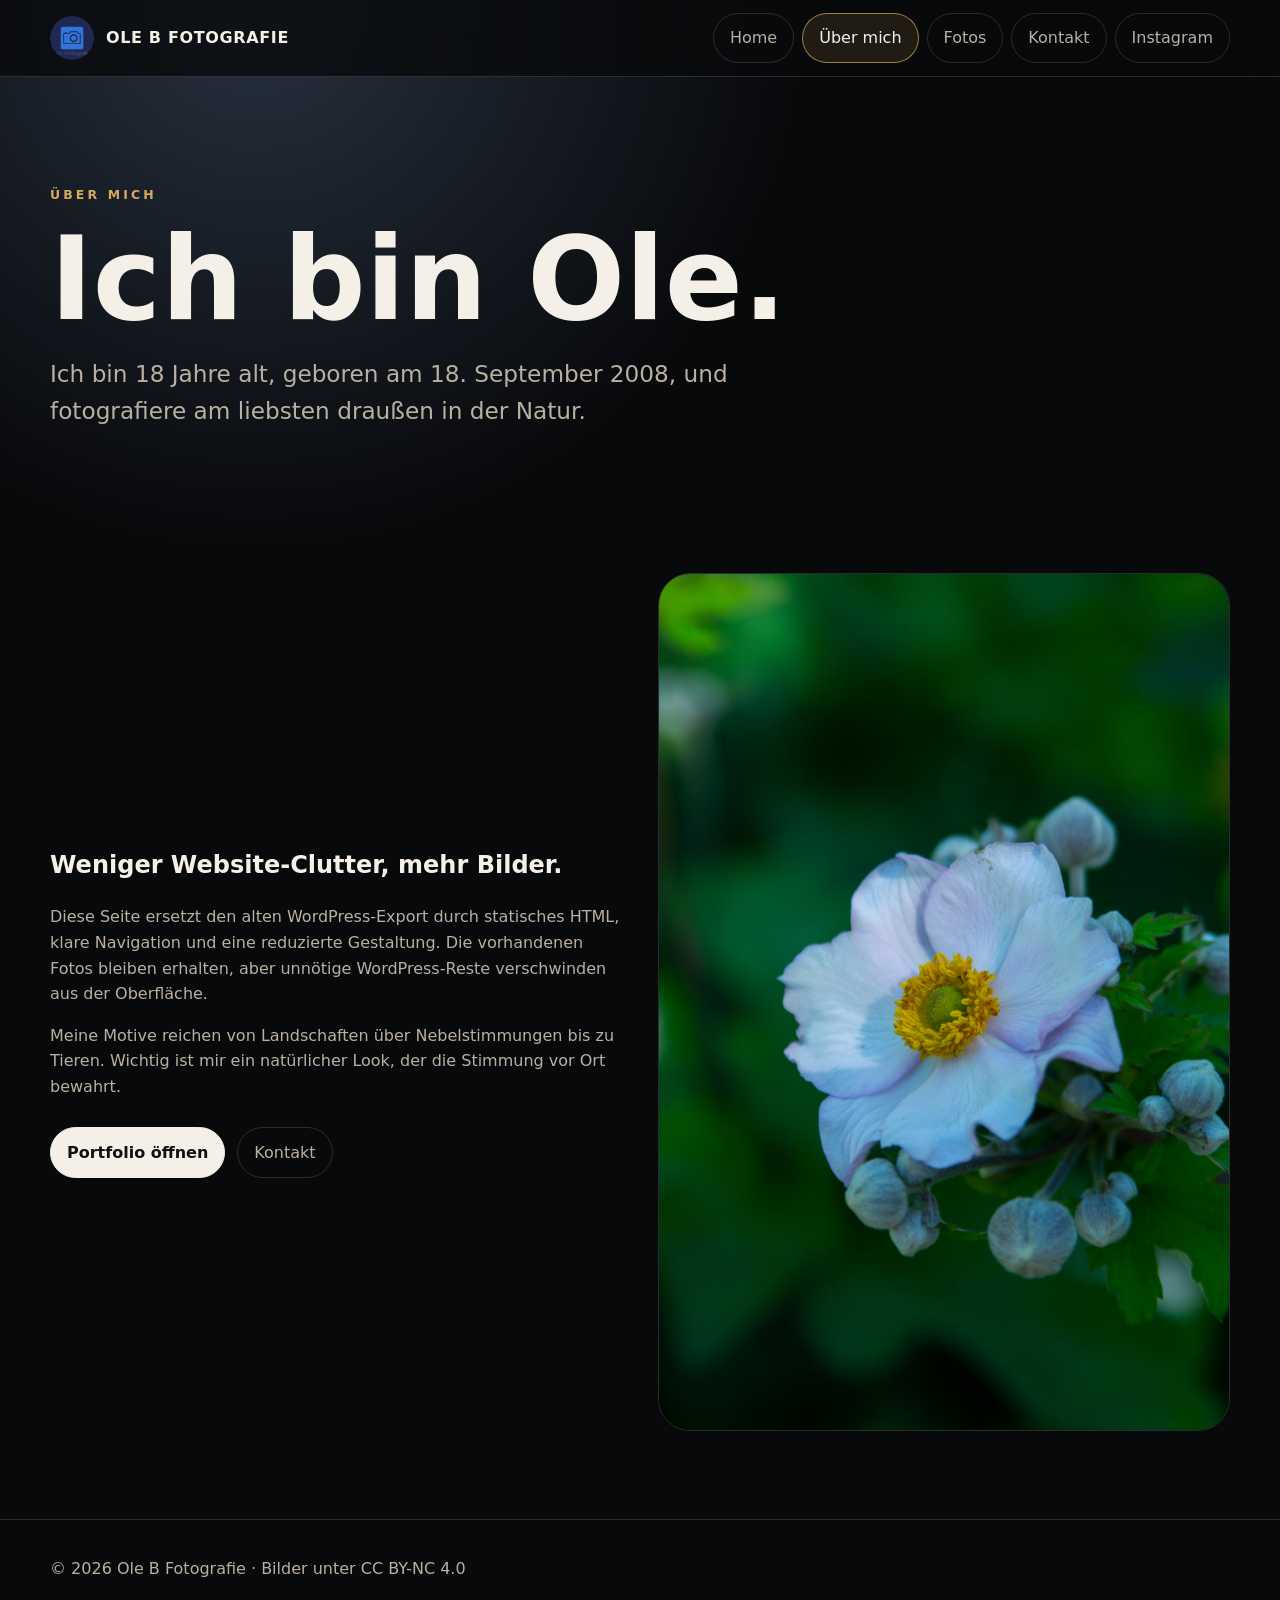
==== commit 5da5aadf: "Modernize static photography website" ====
--- a/about/index.html
+++ b/about/index.html
@@ -1,315 +1,19 @@
-<!DOCTYPE html>
+<!doctype html>
 <html lang="de">
 <head>
-<meta charset="UTF-8">
-<meta name="viewport" content="width=device-width, initial-scale=1">
-	<link rel="profile" href="https://gmpg.org/xfn/11"> 
-	<title>About &#8211; Ole B Fotografie</title>
-<link rel="preload" href="/wp-content/astra-local-fonts/montserrat/JTUHjIg1_i6t8kCHKm4532VJOt5-QNFgpCtZ6Hw5aXo.woff2" as="font" type="font/woff2" crossorigin>
-<meta name="robots" content="max-image-preview:large">
-	<style>img:is([sizes="auto" i], [sizes^="auto," i]) { contain-intrinsic-size: 3000px 1500px }</style>
-	<link rel="dns-prefetch" href="//www.googletagmanager.com">
-<link rel="alternate" type="application/rss+xml" title="Ole B Fotografie &raquo; Feed" href="/feed/">
-<link rel="alternate" type="application/rss+xml" title="Ole B Fotografie &raquo; Kommentar-Feed" href="/comments/feed/">
-<script>
-window._wpemojiSettings = {"baseUrl":"https:\/\/s.w.org\/images\/core\/emoji\/15.0.3\/72x72\/","ext":".png","svgUrl":"https:\/\/s.w.org\/images\/core\/emoji\/15.0.3\/svg\/","svgExt":".svg","source":{"concatemoji":"\/wp-includes\/js\/wp-emoji-release.min.js?ver=6.7.2"}};
-/*! This file is auto-generated */
-!function(i,n){var o,s,e;function c(e){try{var t={supportTests:e,timestamp:(new Date).valueOf()};sessionStorage.setItem(o,JSON.stringify(t))}catch(e){}}function p(e,t,n){e.clearRect(0,0,e.canvas.width,e.canvas.height),e.fillText(t,0,0);var t=new Uint32Array(e.getImageData(0,0,e.canvas.width,e.canvas.height).data),r=(e.clearRect(0,0,e.canvas.width,e.canvas.height),e.fillText(n,0,0),new Uint32Array(e.getImageData(0,0,e.canvas.width,e.canvas.height).data));return t.every(function(e,t){return e===r[t]})}function u(e,t,n){switch(t){case"flag":return n(e,"🏳️‍⚧️","🏳️​⚧️")?!1:!n(e,"🇺🇳","🇺​🇳")&&!n(e,"🏴󠁧󠁢󠁥󠁮󠁧󠁿","🏴​󠁧​󠁢​󠁥​󠁮​󠁧​󠁿");case"emoji":return!n(e,"🐦‍⬛","🐦​⬛")}return!1}function f(e,t,n){var r="undefined"!=typeof WorkerGlobalScope&&self instanceof WorkerGlobalScope?new OffscreenCanvas(300,150):i.createElement("canvas"),a=r.getContext("2d",{willReadFrequently:!0}),o=(a.textBaseline="top",a.font="600 32px Arial",{});return e.forEach(function(e){o[e]=t(a,e,n)}),o}function t(e){var t=i.createElement("script");t.src=e,t.defer=!0,i.head.appendChild(t)}"undefined"!=typeof Promise&&(o="wpEmojiSettingsSupports",s=["flag","emoji"],n.supports={everything:!0,everythingExceptFlag:!0},e=new Promise(function(e){i.addEventListener("DOMContentLoaded",e,{once:!0})}),new Promise(function(t){var n=function(){try{var e=JSON.parse(sessionStorage.getItem(o));if("object"==typeof e&&"number"==typeof e.timestamp&&(new Date).valueOf()<e.timestamp+604800&&"object"==typeof e.supportTests)return e.supportTests}catch(e){}return null}();if(!n){if("undefined"!=typeof Worker&&"undefined"!=typeof OffscreenCanvas&&"undefined"!=typeof URL&&URL.createObjectURL&&"undefined"!=typeof Blob)try{var e="postMessage("+f.toString()+"("+[JSON.stringify(s),u.toString(),p.toString()].join(",")+"));",r=new Blob([e],{type:"text/javascript"}),a=new Worker(URL.createObjectURL(r),{name:"wpTestEmojiSupports"});return void(a.onmessage=function(e){c(n=e.data),a.terminate(),t(n)})}catch(e){}c(n=f(s,u,p))}t(n)}).then(function(e){for(var t in e)n.supports[t]=e[t],n.supports.everything=n.supports.everything&&n.supports[t],"flag"!==t&&(n.supports.everythingExceptFlag=n.supports.everythingExceptFlag&&n.supports[t]);n.supports.everythingExceptFlag=n.supports.everythingExceptFlag&&!n.supports.flag,n.DOMReady=!1,n.readyCallback=function(){n.DOMReady=!0}}).then(function(){return e}).then(function(){var e;n.supports.everything||(n.readyCallback(),(e=n.source||{}).concatemoji?t(e.concatemoji):e.wpemoji&&e.twemoji&&(t(e.twemoji),t(e.wpemoji)))}))}((window,document),window._wpemojiSettings);
-</script>
-<link rel="stylesheet" id="astra-theme-css-css" href="/wp-content/themes/astra/assets/css/minified/frontend.min.css?ver=4.9.0" media="all">
-<style id="astra-theme-css-inline-css">.ast-no-sidebar .entry-content .alignfull {margin-left: calc( -50vw + 50%);margin-right: calc( -50vw + 50%);max-width: 100vw;width: 100vw;}.ast-no-sidebar .entry-content .alignwide {margin-left: calc(-41vw + 50%);margin-right: calc(-41vw + 50%);max-width: unset;width: unset;}.ast-no-sidebar .entry-content .alignfull .alignfull,.ast-no-sidebar .entry-content .alignfull .alignwide,.ast-no-sidebar .entry-content .alignwide .alignfull,.ast-no-sidebar .entry-content .alignwide .alignwide,.ast-no-sidebar .entry-content .wp-block-column .alignfull,.ast-no-sidebar .entry-content .wp-block-column .alignwide{width: 100%;margin-left: auto;margin-right: auto;}.wp-block-gallery,.blocks-gallery-grid {margin: 0;}.wp-block-separator {max-width: 100px;}.wp-block-separator.is-style-wide,.wp-block-separator.is-style-dots {max-width: none;}.entry-content .has-2-columns .wp-block-column:first-child {padding-right: 10px;}.entry-content .has-2-columns .wp-block-column:last-child {padding-left: 10px;}@media (max-width: 782px) {.entry-content .wp-block-columns .wp-block-column {flex-basis: 100%;}.entry-content .has-2-columns .wp-block-column:first-child {padding-right: 0;}.entry-content .has-2-columns .wp-block-column:last-child {padding-left: 0;}}body .entry-content .wp-block-latest-posts {margin-left: 0;}body .entry-content .wp-block-latest-posts li {list-style: none;}.ast-no-sidebar .ast-container .entry-content .wp-block-latest-posts {margin-left: 0;}.ast-header-break-point .entry-content .alignwide {margin-left: auto;margin-right: auto;}.entry-content .blocks-gallery-item img {margin-bottom: auto;}.wp-block-pullquote {border-top: 4px solid #555d66;border-bottom: 4px solid #555d66;color: #40464d;}:root{--ast-post-nav-space:0;--ast-container-default-xlg-padding:6.67em;--ast-container-default-lg-padding:5.67em;--ast-container-default-slg-padding:4.34em;--ast-container-default-md-padding:3.34em;--ast-container-default-sm-padding:6.67em;--ast-container-default-xs-padding:2.4em;--ast-container-default-xxs-padding:1.4em;--ast-code-block-background:#EEEEEE;--ast-comment-inputs-background:#FAFAFA;--ast-normal-container-width:1200px;--ast-narrow-container-width:750px;--ast-blog-title-font-weight:normal;--ast-blog-meta-weight:inherit;--ast-global-color-primary:var(--ast-global-color-5);--ast-global-color-secondary:var(--ast-global-color-4);--ast-global-color-alternate-background:var(--ast-global-color-7);--ast-global-color-subtle-background:var(--ast-global-color-6);--ast-bg-style-guide:#F8FAFC;--ast-shadow-style-guide:0px 0px 4px 0 #00000057;--ast-global-dark-bg-style:#fff;--ast-global-dark-lfs:#fbfbfb;--ast-widget-bg-color:#fafafa;--ast-wc-container-head-bg-color:#fbfbfb;--ast-title-layout-bg:#eeeeee;--ast-search-border-color:#e7e7e7;--ast-lifter-hover-bg:#e6e6e6;--ast-gallery-block-color:#000;--srfm-color-input-label:var(--ast-global-color-2);}html{font-size:100%;}a,.page-title{color:var(--ast-global-color-3);}a:hover,a:focus{color:var(--ast-global-color-1);}body,button,input,select,textarea,.ast-button,.ast-custom-button{font-family:'Montserrat',sans-serif;font-weight:400;font-size:16px;font-size:1rem;line-height:var(--ast-body-line-height,1.5em);}blockquote{color:var(--ast-global-color-3);}h1,.entry-content h1,.entry-content h1 a,h2,.entry-content h2,.entry-content h2 a,h3,.entry-content h3,.entry-content h3 a,h4,.entry-content h4,.entry-content h4 a,h5,.entry-content h5,.entry-content h5 a,h6,.entry-content h6,.entry-content h6 a,.site-title,.site-title a{font-family:'Montserrat',sans-serif;font-weight:400;line-height:1em;text-transform:lowercase;}.site-title{font-size:31px;font-size:1.9375rem;display:none;}header .custom-logo-link img{max-width:119px;width:119px;}.astra-logo-svg{width:119px;}.site-header .site-description{font-size:15px;font-size:0.9375rem;display:none;}.entry-title{font-size:30px;font-size:1.875rem;}.archive .ast-article-post .ast-article-inner,.blog .ast-article-post .ast-article-inner,.archive .ast-article-post .ast-article-inner:hover,.blog .ast-article-post .ast-article-inner:hover{overflow:hidden;}h1,.entry-content h1,.entry-content h1 a{font-size:65px;font-size:4.0625rem;font-weight:500;font-family:'Montserrat',sans-serif;line-height:1.4em;text-transform:lowercase;}h2,.entry-content h2,.entry-content h2 a{font-size:28px;font-size:1.75rem;font-weight:400;font-family:'Montserrat',sans-serif;line-height:1.3em;text-transform:lowercase;}h3,.entry-content h3,.entry-content h3 a{font-size:19px;font-size:1.1875rem;font-weight:600;font-family:'Montserrat',sans-serif;line-height:1.3em;text-transform:lowercase;}h4,.entry-content h4,.entry-content h4 a{font-size:20px;font-size:1.25rem;line-height:1.2em;font-family:'Montserrat',sans-serif;text-transform:lowercase;}h5,.entry-content h5,.entry-content h5 a{font-size:18px;font-size:1.125rem;line-height:1.2em;font-family:'Montserrat',sans-serif;text-transform:lowercase;}h6,.entry-content h6,.entry-content h6 a{font-size:15px;font-size:0.9375rem;line-height:1.25em;font-family:'Montserrat',sans-serif;text-transform:lowercase;}::selection{background-color:var(--ast-global-color-0);color:#ffffff;}body,h1,.entry-title a,.entry-content h1,.entry-content h1 a,h2,.entry-content h2,.entry-content h2 a,h3,.entry-content h3,.entry-content h3 a,h4,.entry-content h4,.entry-content h4 a,h5,.entry-content h5,.entry-content h5 a,h6,.entry-content h6,.entry-content h6 a{color:var(--ast-global-color-3);}.tagcloud a:hover,.tagcloud a:focus,.tagcloud a.current-item{color:#ffffff;border-color:var(--ast-global-color-3);background-color:var(--ast-global-color-3);}input:focus,input[type="text"]:focus,input[type="email"]:focus,input[type="url"]:focus,input[type="password"]:focus,input[type="reset"]:focus,input[type="search"]:focus,textarea:focus{border-color:var(--ast-global-color-3);}input[type="radio"]:checked,input[type=reset],input[type="checkbox"]:checked,input[type="checkbox"]:hover:checked,input[type="checkbox"]:focus:checked,input[type=range]::-webkit-slider-thumb{border-color:var(--ast-global-color-3);background-color:var(--ast-global-color-3);box-shadow:none;}.site-footer a:hover + .post-count,.site-footer a:focus + .post-count{background:var(--ast-global-color-3);border-color:var(--ast-global-color-3);}.single .nav-links .nav-previous,.single .nav-links .nav-next{color:var(--ast-global-color-3);}.entry-meta,.entry-meta *{line-height:1.45;color:var(--ast-global-color-3);}.entry-meta a:not(.ast-button):hover,.entry-meta a:not(.ast-button):hover *,.entry-meta a:not(.ast-button):focus,.entry-meta a:not(.ast-button):focus *,.page-links > .page-link,.page-links .page-link:hover,.post-navigation a:hover{color:var(--ast-global-color-1);}#cat option,.secondary .calendar_wrap thead a,.secondary .calendar_wrap thead a:visited{color:var(--ast-global-color-3);}.secondary .calendar_wrap #today,.ast-progress-val span{background:var(--ast-global-color-3);}.secondary a:hover + .post-count,.secondary a:focus + .post-count{background:var(--ast-global-color-3);border-color:var(--ast-global-color-3);}.calendar_wrap #today > a{color:#ffffff;}.page-links .page-link,.single .post-navigation a{color:var(--ast-global-color-3);}.ast-search-menu-icon .search-form button.search-submit{padding:0 4px;}.ast-search-menu-icon form.search-form{padding-right:0;}.ast-search-menu-icon.slide-search input.search-field{width:0;}.ast-header-search .ast-search-menu-icon.ast-dropdown-active .search-form,.ast-header-search .ast-search-menu-icon.ast-dropdown-active .search-field:focus{transition:all 0.2s;}.search-form input.search-field:focus{outline:none;}.widget-title,.widget .wp-block-heading{font-size:22px;font-size:1.375rem;color:var(--ast-global-color-3);}.ast-search-menu-icon.slide-search a:focus-visible:focus-visible,.astra-search-icon:focus-visible,#close:focus-visible,a:focus-visible,.ast-menu-toggle:focus-visible,.site .skip-link:focus-visible,.wp-block-loginout input:focus-visible,.wp-block-search.wp-block-search__button-inside .wp-block-search__inside-wrapper,.ast-header-navigation-arrow:focus-visible,.woocommerce .wc-proceed-to-checkout > .checkout-button:focus-visible,.woocommerce .woocommerce-MyAccount-navigation ul li a:focus-visible,.ast-orders-table__row .ast-orders-table__cell:focus-visible,.woocommerce .woocommerce-order-details .order-again > .button:focus-visible,.woocommerce .woocommerce-message a.button.wc-forward:focus-visible,.woocommerce #minus_qty:focus-visible,.woocommerce #plus_qty:focus-visible,a#ast-apply-coupon:focus-visible,.woocommerce .woocommerce-info a:focus-visible,.woocommerce .astra-shop-summary-wrap a:focus-visible,.woocommerce a.wc-forward:focus-visible,#ast-apply-coupon:focus-visible,.woocommerce-js .woocommerce-mini-cart-item a.remove:focus-visible,#close:focus-visible,.button.search-submit:focus-visible,#search_submit:focus,.normal-search:focus-visible,.ast-header-account-wrap:focus-visible,.woocommerce .ast-on-card-button.ast-quick-view-trigger:focus{outline-style:dotted;outline-color:inherit;outline-width:thin;}input:focus,input[type="text"]:focus,input[type="email"]:focus,input[type="url"]:focus,input[type="password"]:focus,input[type="reset"]:focus,input[type="search"]:focus,input[type="number"]:focus,textarea:focus,.wp-block-search__input:focus,[data-section="section-header-mobile-trigger"] .ast-button-wrap .ast-mobile-menu-trigger-minimal:focus,.ast-mobile-popup-drawer.active .menu-toggle-close:focus,.woocommerce-ordering select.orderby:focus,#ast-scroll-top:focus,#coupon_code:focus,.woocommerce-page #comment:focus,.woocommerce #reviews #respond input#submit:focus,.woocommerce a.add_to_cart_button:focus,.woocommerce .button.single_add_to_cart_button:focus,.woocommerce .woocommerce-cart-form button:focus,.woocommerce .woocommerce-cart-form__cart-item .quantity .qty:focus,.woocommerce .woocommerce-billing-fields .woocommerce-billing-fields__field-wrapper .woocommerce-input-wrapper > .input-text:focus,.woocommerce #order_comments:focus,.woocommerce #place_order:focus,.woocommerce .woocommerce-address-fields .woocommerce-address-fields__field-wrapper .woocommerce-input-wrapper > .input-text:focus,.woocommerce .woocommerce-MyAccount-content form button:focus,.woocommerce .woocommerce-MyAccount-content .woocommerce-EditAccountForm .woocommerce-form-row .woocommerce-Input.input-text:focus,.woocommerce .ast-woocommerce-container .woocommerce-pagination ul.page-numbers li a:focus,body #content .woocommerce form .form-row .select2-container--default .select2-selection--single:focus,#ast-coupon-code:focus,.woocommerce.woocommerce-js .quantity input[type=number]:focus,.woocommerce-js .woocommerce-mini-cart-item .quantity input[type=number]:focus,.woocommerce p#ast-coupon-trigger:focus{border-style:dotted;border-color:inherit;border-width:thin;}input{outline:none;}.site-logo-img img{ transition:all 0.2s linear;}body .ast-oembed-container *{position:absolute;top:0;width:100%;height:100%;left:0;}body .wp-block-embed-pocket-casts .ast-oembed-container *{position:unset;}.ast-single-post-featured-section + article {margin-top: 2em;}.site-content .ast-single-post-featured-section img {width: 100%;overflow: hidden;object-fit: cover;}.site > .ast-single-related-posts-container {margin-top: 0;}@media (min-width: 922px) {.ast-desktop .ast-container--narrow {max-width: var(--ast-narrow-container-width);margin: 0 auto;}}@media (max-width:921.9px){#ast-desktop-header{display:none;}}@media (min-width:922px){#ast-mobile-header{display:none;}}.wp-block-buttons.aligncenter{justify-content:center;}@media (max-width:921px){.ast-theme-transparent-header #primary,.ast-theme-transparent-header #secondary{padding:0;}}.ast-plain-container.ast-no-sidebar #primary{margin-top:0;margin-bottom:0;}@media (max-width:782px){.entry-content .wp-block-columns .wp-block-column{margin-left:0px;}}@media (min-width:1200px){.ast-no-sidebar.ast-separate-container .entry-content .wp-block-group.alignwide,.ast-no-sidebar.ast-separate-container .entry-content .wp-block-cover.alignwide{margin-left:-20px;margin-right:-20px;padding-left:20px;padding-right:20px;}.ast-no-sidebar.ast-separate-container .entry-content .wp-block-cover.alignfull,.ast-no-sidebar.ast-separate-container .entry-content .wp-block-group.alignfull{margin-left:-6.67em;margin-right:-6.67em;padding-left:6.67em;padding-right:6.67em;}}@media (min-width:1200px){.wp-block-cover-image.alignwide .wp-block-cover__inner-container,.wp-block-cover.alignwide .wp-block-cover__inner-container,.wp-block-cover-image.alignfull .wp-block-cover__inner-container,.wp-block-cover.alignfull .wp-block-cover__inner-container{width:100%;}}.wp-block-columns{margin-bottom:unset;}.wp-block-image.size-full{margin:2rem 0;}.wp-block-separator.has-background{padding:0;}.wp-block-gallery{margin-bottom:1.6em;}.wp-block-group{padding-top:4em;padding-bottom:4em;}.wp-block-group__inner-container .wp-block-columns:last-child,.wp-block-group__inner-container :last-child,.wp-block-table table{margin-bottom:0;}.blocks-gallery-grid{width:100%;}.wp-block-navigation-link__content{padding:5px 0;}.wp-block-group .wp-block-group .has-text-align-center,.wp-block-group .wp-block-column .has-text-align-center{max-width:100%;}.has-text-align-center{margin:0 auto;}@media (min-width:1200px){.wp-block-cover__inner-container,.alignwide .wp-block-group__inner-container,.alignfull .wp-block-group__inner-container{max-width:1200px;margin:0 auto;}.wp-block-group.alignnone,.wp-block-group.aligncenter,.wp-block-group.alignleft,.wp-block-group.alignright,.wp-block-group.alignwide,.wp-block-columns.alignwide{margin:2rem 0 1rem 0;}}@media (max-width:1200px){.wp-block-group{padding:3em;}.wp-block-group .wp-block-group{padding:1.5em;}.wp-block-columns,.wp-block-column{margin:1rem 0;}}@media (min-width:921px){.wp-block-columns .wp-block-group{padding:2em;}}@media (max-width:544px){.wp-block-cover-image .wp-block-cover__inner-container,.wp-block-cover .wp-block-cover__inner-container{width:unset;}.wp-block-cover,.wp-block-cover-image{padding:2em 0;}.wp-block-group,.wp-block-cover{padding:2em;}.wp-block-media-text__media img,.wp-block-media-text__media video{width:unset;max-width:100%;}.wp-block-media-text.has-background .wp-block-media-text__content{padding:1em;}.wp-block-media-text .wp-block-media-text__content{padding:3em 2em;}}.wp-block-image.aligncenter{margin-left:auto;margin-right:auto;}.wp-block-table.aligncenter{margin-left:auto;margin-right:auto;}.wp-block-buttons .wp-block-button.is-style-outline .wp-block-button__link.wp-element-button,.ast-outline-button,.wp-block-uagb-buttons-child .uagb-buttons-repeater.ast-outline-button{border-top-width:2px;border-right-width:2px;border-bottom-width:2px;border-left-width:2px;font-family:'Montserrat',sans-serif;font-weight:500;font-size:12px;font-size:0.75rem;line-height:1em;border-top-left-radius:0px;border-top-right-radius:0px;border-bottom-right-radius:0px;border-bottom-left-radius:0px;}.wp-block-button .wp-block-button__link.wp-element-button.is-style-outline:not(.has-background),.wp-block-button.is-style-outline>.wp-block-button__link.wp-element-button:not(.has-background),.ast-outline-button{background-color:transparent;}.entry-content[data-ast-blocks-layout] > figure{margin-bottom:1em;}body .wp-block-cover:not(.has-text-color.has-link-color) p{color:var(--ast-global-color-3);}@media (max-width:921px){.ast-separate-container #primary,.ast-separate-container #secondary{padding:1.5em 0;}#primary,#secondary{padding:1.5em 0;margin:0;}.ast-left-sidebar #content > .ast-container{display:flex;flex-direction:column-reverse;width:100%;}.ast-separate-container .ast-article-post,.ast-separate-container .ast-article-single{padding:1.5em 2.14em;}.ast-author-box img.avatar{margin:20px 0 0 0;}}@media (min-width:922px){.ast-separate-container.ast-right-sidebar #primary,.ast-separate-container.ast-left-sidebar #primary{border:0;}.search-no-results.ast-separate-container #primary{margin-bottom:4em;}}.elementor-button-wrapper .elementor-button{border-style:solid;text-decoration:none;border-top-width:0px;border-right-width:0px;border-left-width:0px;border-bottom-width:0px;}.elementor-button.elementor-size-sm,.elementor-button.elementor-size-xs,.elementor-button.elementor-size-md,.elementor-button.elementor-size-lg,.elementor-button.elementor-size-xl,.elementor-button{border-top-left-radius:0px;border-top-right-radius:0px;border-bottom-right-radius:0px;border-bottom-left-radius:0px;padding-top:16px;padding-right:40px;padding-bottom:16px;padding-left:40px;}.elementor-button-wrapper .elementor-button{border-color:var(--ast-global-color-0);background-color:var(--ast-global-color-0);}.elementor-button-wrapper .elementor-button:hover,.elementor-button-wrapper .elementor-button:focus{color:#ffffff;background-color:var(--ast-global-color-1);border-color:var(--ast-global-color-1);}.wp-block-button .wp-block-button__link ,.elementor-button-wrapper .elementor-button,.elementor-button-wrapper .elementor-button:visited{color:#ffffff;}.elementor-button-wrapper .elementor-button{font-family:'Montserrat',sans-serif;font-weight:500;font-size:12px;font-size:0.75rem;line-height:1em;text-transform:uppercase;letter-spacing:2px;}body .elementor-button.elementor-size-sm,body .elementor-button.elementor-size-xs,body .elementor-button.elementor-size-md,body .elementor-button.elementor-size-lg,body .elementor-button.elementor-size-xl,body .elementor-button{font-size:12px;font-size:0.75rem;}.wp-block-button .wp-block-button__link:hover,.wp-block-button .wp-block-button__link:focus{color:#ffffff;background-color:var(--ast-global-color-1);border-color:var(--ast-global-color-1);}.wp-block-button .wp-block-button__link{border-style:solid;border-top-width:0px;border-right-width:0px;border-left-width:0px;border-bottom-width:0px;border-color:var(--ast-global-color-0);background-color:var(--ast-global-color-0);color:#ffffff;font-family:'Montserrat',sans-serif;font-weight:500;line-height:1em;text-transform:uppercase;letter-spacing:2px;font-size:12px;font-size:0.75rem;border-top-left-radius:0px;border-top-right-radius:0px;border-bottom-right-radius:0px;border-bottom-left-radius:0px;padding-top:16px;padding-right:40px;padding-bottom:16px;padding-left:40px;}.menu-toggle,button,.ast-button,.ast-custom-button,.button,input#submit,input[type="button"],input[type="submit"],input[type="reset"]{border-style:solid;border-top-width:0px;border-right-width:0px;border-left-width:0px;border-bottom-width:0px;color:#ffffff;border-color:var(--ast-global-color-0);background-color:var(--ast-global-color-0);padding-top:16px;padding-right:40px;padding-bottom:16px;padding-left:40px;font-family:'Montserrat',sans-serif;font-weight:500;font-size:12px;font-size:0.75rem;line-height:1em;text-transform:uppercase;letter-spacing:2px;border-top-left-radius:0px;border-top-right-radius:0px;border-bottom-right-radius:0px;border-bottom-left-radius:0px;}button:focus,.menu-toggle:hover,button:hover,.ast-button:hover,.ast-custom-button:hover .button:hover,.ast-custom-button:hover ,input[type=reset]:hover,input[type=reset]:focus,input#submit:hover,input#submit:focus,input[type="button"]:hover,input[type="button"]:focus,input[type="submit"]:hover,input[type="submit"]:focus{color:#ffffff;background-color:var(--ast-global-color-1);border-color:var(--ast-global-color-1);}@media (max-width:921px){.ast-mobile-header-stack .main-header-bar .ast-search-menu-icon{display:inline-block;}.ast-header-break-point.ast-header-custom-item-outside .ast-mobile-header-stack .main-header-bar .ast-search-icon{margin:0;}.ast-comment-avatar-wrap img{max-width:2.5em;}.ast-comment-meta{padding:0 1.8888em 1.3333em;}.ast-separate-container .ast-comment-list li.depth-1{padding:1.5em 2.14em;}.ast-separate-container .comment-respond{padding:2em 2.14em;}}@media (min-width:544px){.ast-container{max-width:100%;}}@media (max-width:544px){.ast-separate-container .ast-article-post,.ast-separate-container .ast-article-single,.ast-separate-container .comments-title,.ast-separate-container .ast-archive-description{padding:1.5em 1em;}.ast-separate-container #content .ast-container{padding-left:0.54em;padding-right:0.54em;}.ast-separate-container .ast-comment-list .bypostauthor{padding:.5em;}.ast-search-menu-icon.ast-dropdown-active .search-field{width:170px;}} #ast-mobile-header .ast-site-header-cart-li a{pointer-events:none;}body,.ast-separate-container{background-color:var(--ast-global-color-4);background-image:none;}.ast-no-sidebar.ast-separate-container .entry-content .alignfull {margin-left: -6.67em;margin-right: -6.67em;width: auto;}@media (max-width: 1200px) {.ast-no-sidebar.ast-separate-container .entry-content .alignfull {margin-left: -2.4em;margin-right: -2.4em;}}@media (max-width: 768px) {.ast-no-sidebar.ast-separate-container .entry-content .alignfull {margin-left: -2.14em;margin-right: -2.14em;}}@media (max-width: 544px) {.ast-no-sidebar.ast-separate-container .entry-content .alignfull {margin-left: -1em;margin-right: -1em;}}.ast-no-sidebar.ast-separate-container .entry-content .alignwide {margin-left: -20px;margin-right: -20px;}.ast-no-sidebar.ast-separate-container .entry-content .wp-block-column .alignfull,.ast-no-sidebar.ast-separate-container .entry-content .wp-block-column .alignwide {margin-left: auto;margin-right: auto;width: 100%;}@media (max-width:921px){.site-title{display:none;}.site-header .site-description{display:none;}h1,.entry-content h1,.entry-content h1 a{font-size:40px;}h2,.entry-content h2,.entry-content h2 a{font-size:30px;}h3,.entry-content h3,.entry-content h3 a{font-size:25px;}h4,.entry-content h4,.entry-content h4 a{font-size:20px;font-size:1.25rem;}h5,.entry-content h5,.entry-content h5 a{font-size:18px;font-size:1.125rem;}h6,.entry-content h6,.entry-content h6 a{font-size:16px;font-size:1rem;}}@media (max-width:544px){.site-title{display:none;}.site-header .site-description{display:none;}h1,.entry-content h1,.entry-content h1 a{font-size:30px;}h2,.entry-content h2,.entry-content h2 a{font-size:30px;}h3,.entry-content h3,.entry-content h3 a{font-size:22px;}h4,.entry-content h4,.entry-content h4 a{font-size:18px;font-size:1.125rem;}h5,.entry-content h5,.entry-content h5 a{font-size:18px;font-size:1.125rem;}h6,.entry-content h6,.entry-content h6 a{font-size:16px;font-size:1rem;}header .custom-logo-link img,.ast-header-break-point .site-branding img,.ast-header-break-point .custom-logo-link img{max-width:150px;width:150px;}.astra-logo-svg{width:150px;}.ast-header-break-point .site-logo-img .custom-mobile-logo-link img{max-width:150px;}}@media (max-width:921px){html{font-size:91.2%;}}@media (max-width:544px){html{font-size:91.2%;}}@media (min-width:922px){.ast-container{max-width:1240px;}}@font-face {font-family: "Astra";src: url(/wp-content/themes/astra/assets/fonts/astra.woff) format("woff"),url(/wp-content/themes/astra/assets/fonts/astra.ttf) format("truetype"),url(/wp-content/themes/astra/assets/fonts/astra.svg#astra) format("svg");font-weight: normal;font-style: normal;font-display: fallback;}@media (min-width:922px){.main-header-menu .sub-menu .menu-item.ast-left-align-sub-menu:hover > .sub-menu,.main-header-menu .sub-menu .menu-item.ast-left-align-sub-menu.focus > .sub-menu{margin-left:-2px;}}.ast-theme-transparent-header [data-section="section-header-mobile-trigger"] .ast-button-wrap .ast-mobile-menu-trigger-fill,.ast-theme-transparent-header [data-section="section-header-mobile-trigger"] .ast-button-wrap .ast-mobile-menu-trigger-minimal{border:none;}.site .comments-area{padding-bottom:3em;}.astra-icon-down_arrow::after {content: "\e900";font-family: Astra;}.astra-icon-close::after {content: "\e5cd";font-family: Astra;}.astra-icon-drag_handle::after {content: "\e25d";font-family: Astra;}.astra-icon-format_align_justify::after {content: "\e235";font-family: Astra;}.astra-icon-menu::after {content: "\e5d2";font-family: Astra;}.astra-icon-reorder::after {content: "\e8fe";font-family: Astra;}.astra-icon-search::after {content: "\e8b6";font-family: Astra;}.astra-icon-zoom_in::after {content: "\e56b";font-family: Astra;}.astra-icon-check-circle::after {content: "\e901";font-family: Astra;}.astra-icon-shopping-cart::after {content: "\f07a";font-family: Astra;}.astra-icon-shopping-bag::after {content: "\f290";font-family: Astra;}.astra-icon-shopping-basket::after {content: "\f291";font-family: Astra;}.astra-icon-circle-o::after {content: "\e903";font-family: Astra;}.astra-icon-certificate::after {content: "\e902";font-family: Astra;}blockquote {padding: 1.2em;}:root .has-ast-global-color-0-color{color:var(--ast-global-color-0);}:root .has-ast-global-color-0-background-color{background-color:var(--ast-global-color-0);}:root .wp-block-button .has-ast-global-color-0-color{color:var(--ast-global-color-0);}:root .wp-block-button .has-ast-global-color-0-background-color{background-color:var(--ast-global-color-0);}:root .has-ast-global-color-1-color{color:var(--ast-global-color-1);}:root .has-ast-global-color-1-background-color{background-color:var(--ast-global-color-1);}:root .wp-block-button .has-ast-global-color-1-color{color:var(--ast-global-color-1);}:root .wp-block-button .has-ast-global-color-1-background-color{background-color:var(--ast-global-color-1);}:root .has-ast-global-color-2-color{color:var(--ast-global-color-2);}:root .has-ast-global-color-2-background-color{background-color:var(--ast-global-color-2);}:root .wp-block-button .has-ast-global-color-2-color{color:var(--ast-global-color-2);}:root .wp-block-button .has-ast-global-color-2-background-color{background-color:var(--ast-global-color-2);}:root .has-ast-global-color-3-color{color:var(--ast-global-color-3);}:root .has-ast-global-color-3-background-color{background-color:var(--ast-global-color-3);}:root .wp-block-button .has-ast-global-color-3-color{color:var(--ast-global-color-3);}:root .wp-block-button .has-ast-global-color-3-background-color{background-color:var(--ast-global-color-3);}:root .has-ast-global-color-4-color{color:var(--ast-global-color-4);}:root .has-ast-global-color-4-background-color{background-color:var(--ast-global-color-4);}:root .wp-block-button .has-ast-global-color-4-color{color:var(--ast-global-color-4);}:root .wp-block-button .has-ast-global-color-4-background-color{background-color:var(--ast-global-color-4);}:root .has-ast-global-color-5-color{color:var(--ast-global-color-5);}:root .has-ast-global-color-5-background-color{background-color:var(--ast-global-color-5);}:root .wp-block-button .has-ast-global-color-5-color{color:var(--ast-global-color-5);}:root .wp-block-button .has-ast-global-color-5-background-color{background-color:var(--ast-global-color-5);}:root .has-ast-global-color-6-color{color:var(--ast-global-color-6);}:root .has-ast-global-color-6-background-color{background-color:var(--ast-global-color-6);}:root .wp-block-button .has-ast-global-color-6-color{color:var(--ast-global-color-6);}:root .wp-block-button .has-ast-global-color-6-background-color{background-color:var(--ast-global-color-6);}:root .has-ast-global-color-7-color{color:var(--ast-global-color-7);}:root .has-ast-global-color-7-background-color{background-color:var(--ast-global-color-7);}:root .wp-block-button .has-ast-global-color-7-color{color:var(--ast-global-color-7);}:root .wp-block-button .has-ast-global-color-7-background-color{background-color:var(--ast-global-color-7);}:root .has-ast-global-color-8-color{color:var(--ast-global-color-8);}:root .has-ast-global-color-8-background-color{background-color:var(--ast-global-color-8);}:root .wp-block-button .has-ast-global-color-8-color{color:var(--ast-global-color-8);}:root .wp-block-button .has-ast-global-color-8-background-color{background-color:var(--ast-global-color-8);}:root{--ast-global-color-0:#1a6c7a;--ast-global-color-1:#105763;--ast-global-color-2:#000f2b;--ast-global-color-3:#3a3a3a;--ast-global-color-4:#f3f9fb;--ast-global-color-5:#ffffff;--ast-global-color-6:#243673;--ast-global-color-7:#FBFCFF;--ast-global-color-8:#BFD1FF;}:root {--ast-border-color : #dddddd;}.ast-single-entry-banner {-js-display: flex;display: flex;flex-direction: column;justify-content: center;text-align: center;position: relative;background: var(--ast-title-layout-bg);}.ast-single-entry-banner[data-banner-layout="layout-1"] {max-width: 1200px;background: inherit;padding: 20px 0;}.ast-single-entry-banner[data-banner-width-type="custom"] {margin: 0 auto;width: 100%;}.ast-single-entry-banner + .site-content .entry-header {margin-bottom: 0;}.site .ast-author-avatar {--ast-author-avatar-size: ;}a.ast-underline-text {text-decoration: underline;}.ast-container > .ast-terms-link {position: relative;display: block;}a.ast-button.ast-badge-tax {padding: 4px 8px;border-radius: 3px;font-size: inherit;}header.entry-header .entry-title{font-size:30px;font-size:1.875rem;}header.entry-header > *:not(:last-child){margin-bottom:10px;}.ast-archive-entry-banner {-js-display: flex;display: flex;flex-direction: column;justify-content: center;text-align: center;position: relative;background: var(--ast-title-layout-bg);}.ast-archive-entry-banner[data-banner-width-type="custom"] {margin: 0 auto;width: 100%;}.ast-archive-entry-banner[data-banner-layout="layout-1"] {background: inherit;padding: 20px 0;text-align: left;}body.archive .ast-archive-description{max-width:1200px;width:100%;text-align:left;padding-top:3em;padding-right:3em;padding-bottom:3em;padding-left:3em;}body.archive .ast-archive-description .ast-archive-title,body.archive .ast-archive-description .ast-archive-title *{font-size:40px;font-size:2.5rem;}body.archive .ast-archive-description > *:not(:last-child){margin-bottom:10px;}@media (max-width:921px){body.archive .ast-archive-description{text-align:left;}}@media (max-width:544px){body.archive .ast-archive-description{text-align:left;}}.ast-theme-transparent-header #masthead .site-logo-img .transparent-custom-logo .astra-logo-svg{width:124px;}.ast-theme-transparent-header #masthead .site-logo-img .transparent-custom-logo img{ max-width:124px; width:124px;}@media (max-width:543px){.ast-theme-transparent-header #masthead .site-logo-img .transparent-custom-logo .astra-logo-svg{width:150px;}.ast-theme-transparent-header #masthead .site-logo-img .transparent-custom-logo img{ max-width:150px; width:150px;}}@media (min-width:921px){.ast-theme-transparent-header #masthead{position:absolute;left:0;right:0;}.ast-theme-transparent-header .main-header-bar,.ast-theme-transparent-header.ast-header-break-point .main-header-bar{background:none;}body.elementor-editor-active.ast-theme-transparent-header #masthead,.fl-builder-edit .ast-theme-transparent-header #masthead,body.vc_editor.ast-theme-transparent-header #masthead,body.brz-ed.ast-theme-transparent-header #masthead{z-index:0;}.ast-header-break-point.ast-replace-site-logo-transparent.ast-theme-transparent-header .custom-mobile-logo-link{display:none;}.ast-header-break-point.ast-replace-site-logo-transparent.ast-theme-transparent-header .transparent-custom-logo{display:inline-block;}.ast-theme-transparent-header .ast-above-header,.ast-theme-transparent-header .ast-above-header.ast-above-header-bar{background-image:none;background-color:transparent;}.ast-theme-transparent-header .ast-below-header,.ast-theme-transparent-header .ast-below-header.ast-below-header-bar{background-image:none;background-color:transparent;}}.ast-theme-transparent-header .site-title a,.ast-theme-transparent-header .site-title a:focus,.ast-theme-transparent-header .site-title a:hover,.ast-theme-transparent-header .site-title a:visited{color:#ffffff;}.ast-theme-transparent-header .site-header .site-description{color:#ffffff;}.ast-theme-transparent-header .ast-builder-menu .main-header-menu,.ast-theme-transparent-header .ast-builder-menu .main-header-menu .menu-link,.ast-theme-transparent-header [CLASS*="ast-builder-menu-"] .main-header-menu .menu-item > .menu-link,.ast-theme-transparent-header .ast-masthead-custom-menu-items,.ast-theme-transparent-header .ast-masthead-custom-menu-items a,.ast-theme-transparent-header .ast-builder-menu .main-header-menu .menu-item > .ast-menu-toggle,.ast-theme-transparent-header .ast-builder-menu .main-header-menu .menu-item > .ast-menu-toggle,.ast-theme-transparent-header .ast-above-header-navigation a,.ast-header-break-point.ast-theme-transparent-header .ast-above-header-navigation a,.ast-header-break-point.ast-theme-transparent-header .ast-above-header-navigation > ul.ast-above-header-menu > .menu-item-has-children:not(.current-menu-item) > .ast-menu-toggle,.ast-theme-transparent-header .ast-below-header-menu,.ast-theme-transparent-header .ast-below-header-menu a,.ast-header-break-point.ast-theme-transparent-header .ast-below-header-menu a,.ast-header-break-point.ast-theme-transparent-header .ast-below-header-menu,.ast-theme-transparent-header .main-header-menu .menu-link{color:rgba(255,255,255,0.75);}.ast-theme-transparent-header .ast-builder-menu .main-header-menu .menu-item:hover > .menu-link,.ast-theme-transparent-header .ast-builder-menu .main-header-menu .menu-item:hover > .ast-menu-toggle,.ast-theme-transparent-header .ast-builder-menu .main-header-menu .ast-masthead-custom-menu-items a:hover,.ast-theme-transparent-header .ast-builder-menu .main-header-menu .focus > .menu-link,.ast-theme-transparent-header .ast-builder-menu .main-header-menu .focus > .ast-menu-toggle,.ast-theme-transparent-header .ast-builder-menu .main-header-menu .current-menu-item > .menu-link,.ast-theme-transparent-header .ast-builder-menu .main-header-menu .current-menu-ancestor > .menu-link,.ast-theme-transparent-header .ast-builder-menu .main-header-menu .current-menu-item > .ast-menu-toggle,.ast-theme-transparent-header .ast-builder-menu .main-header-menu .current-menu-ancestor > .ast-menu-toggle,.ast-theme-transparent-header [CLASS*="ast-builder-menu-"] .main-header-menu .current-menu-item > .menu-link,.ast-theme-transparent-header [CLASS*="ast-builder-menu-"] .main-header-menu .current-menu-ancestor > .menu-link,.ast-theme-transparent-header [CLASS*="ast-builder-menu-"] .main-header-menu .current-menu-item > .ast-menu-toggle,.ast-theme-transparent-header [CLASS*="ast-builder-menu-"] .main-header-menu .current-menu-ancestor > .ast-menu-toggle,.ast-theme-transparent-header .main-header-menu .menu-item:hover > .menu-link,.ast-theme-transparent-header .main-header-menu .current-menu-item > .menu-link,.ast-theme-transparent-header .main-header-menu .current-menu-ancestor > .menu-link{color:#ffffff;}.ast-theme-transparent-header div.ast-masthead-custom-menu-items,.ast-theme-transparent-header div.ast-masthead-custom-menu-items .widget,.ast-theme-transparent-header div.ast-masthead-custom-menu-items .widget-title,.ast-theme-transparent-header .site-header-section [CLASS*="ast-header-html-"] .ast-builder-html-element{color:#ffffff;}.ast-theme-transparent-header .ast-builder-menu .main-header-menu .menu-item .sub-menu .menu-link,.ast-theme-transparent-header .main-header-menu .menu-item .sub-menu .menu-link{background-color:transparent;}@media (max-width:921px){.ast-theme-transparent-header #masthead{position:absolute;left:0;right:0;}.ast-theme-transparent-header .main-header-bar,.ast-theme-transparent-header.ast-header-break-point .main-header-bar{background:none;}body.elementor-editor-active.ast-theme-transparent-header #masthead,.fl-builder-edit .ast-theme-transparent-header #masthead,body.vc_editor.ast-theme-transparent-header #masthead,body.brz-ed.ast-theme-transparent-header #masthead{z-index:0;}.ast-header-break-point.ast-replace-site-logo-transparent.ast-theme-transparent-header .custom-mobile-logo-link{display:none;}.ast-header-break-point.ast-replace-site-logo-transparent.ast-theme-transparent-header .transparent-custom-logo{display:inline-block;}.ast-theme-transparent-header .ast-above-header,.ast-theme-transparent-header .ast-above-header.ast-above-header-bar{background-image:none;background-color:transparent;}.ast-theme-transparent-header .ast-below-header,.ast-theme-transparent-header .ast-below-header.ast-below-header-bar{background-image:none;background-color:transparent;}}@media (max-width:921px){.ast-theme-transparent-header .ast-builder-menu .main-header-menu,.ast-theme-transparent-header .ast-builder-menu .main-header-menu .menu-link,.ast-theme-transparent-header [CLASS*="ast-builder-menu-"] .main-header-menu .menu-item > .menu-link,.ast-theme-transparent-header .ast-masthead-custom-menu-items,.ast-theme-transparent-header .ast-masthead-custom-menu-items a,.ast-theme-transparent-header .ast-builder-menu .main-header-menu .menu-item > .ast-menu-toggle,.ast-theme-transparent-header .ast-builder-menu .main-header-menu .menu-item > .ast-menu-toggle,.ast-theme-transparent-header .main-header-menu .menu-link{color:var(--ast-global-color-3);}.ast-theme-transparent-header .ast-builder-menu .main-header-menu .menu-item:hover > .menu-link,.ast-theme-transparent-header .ast-builder-menu .main-header-menu .menu-item:hover > .ast-menu-toggle,.ast-theme-transparent-header .ast-builder-menu .main-header-menu .ast-masthead-custom-menu-items a:hover,.ast-theme-transparent-header .ast-builder-menu .main-header-menu .focus > .menu-link,.ast-theme-transparent-header .ast-builder-menu .main-header-menu .focus > .ast-menu-toggle,.ast-theme-transparent-header .ast-builder-menu .main-header-menu .current-menu-item > .menu-link,.ast-theme-transparent-header .ast-builder-menu .main-header-menu .current-menu-ancestor > .menu-link,.ast-theme-transparent-header .ast-builder-menu .main-header-menu .current-menu-item > .ast-menu-toggle,.ast-theme-transparent-header .ast-builder-menu .main-header-menu .current-menu-ancestor > .ast-menu-toggle,.ast-theme-transparent-header [CLASS*="ast-builder-menu-"] .main-header-menu .current-menu-item > .menu-link,.ast-theme-transparent-header [CLASS*="ast-builder-menu-"] .main-header-menu .current-menu-ancestor > .menu-link,.ast-theme-transparent-header [CLASS*="ast-builder-menu-"] .main-header-menu .current-menu-item > .ast-menu-toggle,.ast-theme-transparent-header [CLASS*="ast-builder-menu-"] .main-header-menu .current-menu-ancestor > .ast-menu-toggle,.ast-theme-transparent-header .main-header-menu .menu-item:hover > .menu-link,.ast-theme-transparent-header .main-header-menu .current-menu-item > .menu-link,.ast-theme-transparent-header .main-header-menu .current-menu-ancestor > .menu-link{color:var(--ast-global-color-0);}}@media (max-width:544px){.ast-theme-transparent-header .ast-builder-menu .main-header-menu,.ast-theme-transparent-header .ast-builder-menu .main-header-menu .menu-item > .menu-link,.ast-theme-transparent-header .ast-builder-menu .main-header-menu .menu-link,.ast-theme-transparent-header .ast-masthead-custom-menu-items,.ast-theme-transparent-header .ast-masthead-custom-menu-items a,.ast-theme-transparent-header .ast-builder-menu .main-header-menu .menu-item > .ast-menu-toggle,.ast-theme-transparent-header .ast-builder-menu .main-header-menu .menu-item > .ast-menu-toggle,.ast-theme-transparent-header .main-header-menu .menu-link{color:#000000;}.ast-theme-transparent-header .ast-builder-menu .main-header-menu .menu-item:hover > .menu-link,.ast-theme-transparent-header .ast-builder-menu .main-header-menu .menu-item:hover > .ast-menu-toggle,.ast-theme-transparent-header .ast-builder-menu .main-header-menu .ast-masthead-custom-menu-items a:hover,.ast-theme-transparent-header .ast-builder-menu .main-header-menu .focus > .menu-link,.ast-theme-transparent-header .ast-builder-menu .main-header-menu .focus > .ast-menu-toggle,.ast-theme-transparent-header .ast-builder-menu .main-header-menu .current-menu-item > .menu-link,.ast-theme-transparent-header .ast-builder-menu .main-header-menu .current-menu-ancestor > .menu-link,.ast-theme-transparent-header .ast-builder-menu .main-header-menu .current-menu-item > .ast-menu-toggle,.ast-theme-transparent-header .ast-builder-menu .main-header-menu .current-menu-ancestor > .ast-menu-toggle,.ast-theme-transparent-header [CLASS*="ast-builder-menu-"] .main-header-menu .current-menu-item > .menu-link,.ast-theme-transparent-header [CLASS*="ast-builder-menu-"] .main-header-menu .current-menu-ancestor > .menu-link,.ast-theme-transparent-header [CLASS*="ast-builder-menu-"] .main-header-menu .current-menu-item > .ast-menu-toggle,.ast-theme-transparent-header [CLASS*="ast-builder-menu-"] .main-header-menu .current-menu-ancestor > .ast-menu-toggle,.ast-theme-transparent-header .main-header-menu .menu-item:hover > .menu-link,.ast-theme-transparent-header .main-header-menu .current-menu-item > .menu-link,.ast-theme-transparent-header .main-header-menu .current-menu-ancestor > .menu-link{color:#333333;}}.ast-theme-transparent-header #ast-desktop-header > .ast-main-header-wrap > .main-header-bar,.ast-theme-transparent-header.ast-header-break-point #ast-mobile-header > .ast-main-header-wrap > .main-header-bar{border-bottom-width:0px;border-bottom-style:solid;border-bottom-color:rgba(0,0,0,0);}.ast-breadcrumbs .trail-browse,.ast-breadcrumbs .trail-items,.ast-breadcrumbs .trail-items li{display:inline-block;margin:0;padding:0;border:none;background:inherit;text-indent:0;text-decoration:none;}.ast-breadcrumbs .trail-browse{font-size:inherit;font-style:inherit;font-weight:inherit;color:inherit;}.ast-breadcrumbs .trail-items{list-style:none;}.trail-items li::after{padding:0 0.3em;content:"\00bb";}.trail-items li:last-of-type::after{display:none;}h1,.entry-content h1,h2,.entry-content h2,h3,.entry-content h3,h4,.entry-content h4,h5,.entry-content h5,h6,.entry-content h6{color:var(--ast-global-color-2);}@media (max-width:921px){.ast-builder-grid-row-container.ast-builder-grid-row-tablet-3-firstrow .ast-builder-grid-row > *:first-child,.ast-builder-grid-row-container.ast-builder-grid-row-tablet-3-lastrow .ast-builder-grid-row > *:last-child{grid-column:1 / -1;}}@media (max-width:544px){.ast-builder-grid-row-container.ast-builder-grid-row-mobile-3-firstrow .ast-builder-grid-row > *:first-child,.ast-builder-grid-row-container.ast-builder-grid-row-mobile-3-lastrow .ast-builder-grid-row > *:last-child{grid-column:1 / -1;}}.ast-builder-layout-element[data-section="title_tagline"]{display:flex;}@media (max-width:921px){.ast-header-break-point .ast-builder-layout-element[data-section="title_tagline"]{display:flex;}}@media (max-width:544px){.ast-header-break-point .ast-builder-layout-element[data-section="title_tagline"]{display:flex;}}[data-section*="section-hb-button-"] .menu-link{display:none;}.ast-header-button-1[data-section*="section-hb-button-"] .ast-builder-button-wrap .ast-custom-button{padding-top:15px;padding-bottom:15px;padding-left:30px;padding-right:30px;}@media (max-width:921px){.ast-header-button-1[data-section*="section-hb-button-"] .ast-builder-button-wrap .ast-custom-button{margin-top:15px;margin-bottom:15px;margin-left:15px;margin-right:15px;}}.ast-header-button-1[data-section="section-hb-button-1"]{display:flex;}@media (max-width:921px){.ast-header-break-point .ast-header-button-1[data-section="section-hb-button-1"]{display:flex;}}@media (max-width:544px){.ast-header-break-point .ast-header-button-1[data-section="section-hb-button-1"]{display:flex;}}.ast-builder-menu-1{font-family:inherit;font-weight:inherit;}.ast-builder-menu-1 .menu-item > .menu-link{color:var(--ast-global-color-3);}.ast-builder-menu-1 .menu-item > .ast-menu-toggle{color:var(--ast-global-color-3);}.ast-builder-menu-1 .menu-item:hover > .menu-link,.ast-builder-menu-1 .inline-on-mobile .menu-item:hover > .ast-menu-toggle{color:var(--ast-global-color-0);}.ast-builder-menu-1 .menu-item:hover > .ast-menu-toggle{color:var(--ast-global-color-0);}.ast-builder-menu-1 .menu-item.current-menu-item > .menu-link,.ast-builder-menu-1 .inline-on-mobile .menu-item.current-menu-item > .ast-menu-toggle,.ast-builder-menu-1 .current-menu-ancestor > .menu-link{color:var(--ast-global-color-0);}.ast-builder-menu-1 .menu-item.current-menu-item > .ast-menu-toggle{color:var(--ast-global-color-0);}.ast-builder-menu-1 .sub-menu,.ast-builder-menu-1 .inline-on-mobile .sub-menu{border-top-width:1px;border-bottom-width:1px;border-right-width:1px;border-left-width:1px;border-color:#eaeaea;border-style:solid;}.ast-builder-menu-1 .sub-menu .sub-menu{top:-1px;}.ast-builder-menu-1 .main-header-menu > .menu-item > .sub-menu,.ast-builder-menu-1 .main-header-menu > .menu-item > .astra-full-megamenu-wrapper{margin-top:0px;}.ast-desktop .ast-builder-menu-1 .main-header-menu > .menu-item > .sub-menu:before,.ast-desktop .ast-builder-menu-1 .main-header-menu > .menu-item > .astra-full-megamenu-wrapper:before{height:calc( 0px + 1px + 5px );}.ast-desktop .ast-builder-menu-1 .menu-item .sub-menu .menu-link{border-bottom-width:1px;border-color:#eaeaea;border-style:solid;}.ast-desktop .ast-builder-menu-1 .menu-item .sub-menu:last-child > .menu-item > .menu-link{border-bottom-width:1px;}.ast-desktop .ast-builder-menu-1 .menu-item:last-child > .menu-item > .menu-link{border-bottom-width:0;}@media (max-width:921px){.ast-builder-menu-1 .main-header-menu .menu-item > .menu-link{color:var(--ast-global-color-3);}.ast-builder-menu-1 .menu-item > .ast-menu-toggle{color:var(--ast-global-color-3);}.ast-builder-menu-1 .menu-item:hover > .menu-link,.ast-builder-menu-1 .inline-on-mobile .menu-item:hover > .ast-menu-toggle{color:var(--ast-global-color-0);}.ast-builder-menu-1 .menu-item:hover > .ast-menu-toggle{color:var(--ast-global-color-0);}.ast-builder-menu-1 .menu-item.current-menu-item > .menu-link,.ast-builder-menu-1 .inline-on-mobile .menu-item.current-menu-item > .ast-menu-toggle,.ast-builder-menu-1 .current-menu-ancestor > .menu-link,.ast-builder-menu-1 .current-menu-ancestor > .ast-menu-toggle{color:var(--ast-global-color-1);}.ast-builder-menu-1 .menu-item.current-menu-item > .ast-menu-toggle{color:var(--ast-global-color-1);}.ast-header-break-point .ast-builder-menu-1 .menu-item.menu-item-has-children > .ast-menu-toggle{top:0;}.ast-builder-menu-1 .inline-on-mobile .menu-item.menu-item-has-children > .ast-menu-toggle{right:-15px;}.ast-builder-menu-1 .menu-item-has-children > .menu-link:after{content:unset;}.ast-builder-menu-1 .main-header-menu > .menu-item > .sub-menu,.ast-builder-menu-1 .main-header-menu > .menu-item > .astra-full-megamenu-wrapper{margin-top:0;}.ast-builder-menu-1 .main-header-menu,.ast-builder-menu-1 .main-header-menu .sub-menu{background-color:var(--ast-global-color-5);background-image:none;}}@media (max-width:544px){.ast-header-break-point .ast-builder-menu-1 .menu-item.menu-item-has-children > .ast-menu-toggle{top:0;}.ast-builder-menu-1 .main-header-menu > .menu-item > .sub-menu,.ast-builder-menu-1 .main-header-menu > .menu-item > .astra-full-megamenu-wrapper{margin-top:0;}}.ast-builder-menu-1{display:flex;}@media (max-width:921px){.ast-header-break-point .ast-builder-menu-1{display:flex;}}@media (max-width:544px){.ast-header-break-point .ast-builder-menu-1{display:flex;}}.ast-footer-copyright{text-align:center;}.ast-footer-copyright {color:var(--ast-global-color-3);margin-top:0px;margin-bottom:0px;margin-left:0px;margin-right:0px;}@media (max-width:921px){.ast-footer-copyright{text-align:left;}}@media (max-width:544px){.ast-footer-copyright{text-align:center;}}.ast-footer-copyright {font-size:14px;font-size:0.875rem;}.ast-footer-copyright.ast-builder-layout-element{display:flex;}@media (max-width:921px){.ast-header-break-point .ast-footer-copyright.ast-builder-layout-element{display:flex;}}@media (max-width:544px){.ast-header-break-point .ast-footer-copyright.ast-builder-layout-element{display:flex;}}.ast-social-stack-desktop .ast-builder-social-element,.ast-social-stack-tablet .ast-builder-social-element,.ast-social-stack-mobile .ast-builder-social-element {margin-top: 6px;margin-bottom: 6px;}.social-show-label-true .ast-builder-social-element {width: auto;padding: 0 0.4em;}[data-section^="section-fb-social-icons-"] .footer-social-inner-wrap {text-align: center;}.ast-footer-social-wrap {width: 100%;}.ast-footer-social-wrap .ast-builder-social-element:first-child {margin-left: 0;}.ast-footer-social-wrap .ast-builder-social-element:last-child {margin-right: 0;}.ast-header-social-wrap .ast-builder-social-element:first-child {margin-left: 0;}.ast-header-social-wrap .ast-builder-social-element:last-child {margin-right: 0;}.ast-builder-social-element {line-height: 1;color: var(--ast-global-color-2);background: transparent;vertical-align: middle;transition: all 0.01s;margin-left: 6px;margin-right: 6px;justify-content: center;align-items: center;}.ast-builder-social-element .social-item-label {padding-left: 6px;}.ast-footer-social-1-wrap .ast-builder-social-element,.ast-footer-social-1-wrap .social-show-label-true .ast-builder-social-element{margin-left:5px;margin-right:5px;padding:12px;}.ast-footer-social-1-wrap .ast-builder-social-element svg{width:16px;height:16px;}.ast-footer-social-1-wrap .ast-social-icon-image-wrap{margin:12px;}.ast-footer-social-1-wrap{margin-top:0px;margin-bottom:0px;margin-left:0px;margin-right:0px;}.ast-footer-social-1-wrap .ast-social-color-type-custom svg{fill:#ffffff;}.ast-footer-social-1-wrap .ast-builder-social-element{background:var(--ast-global-color-0);}.ast-footer-social-1-wrap .ast-social-color-type-custom .ast-builder-social-element:hover{color:#ffffff;background:var(--ast-global-color-1);}.ast-footer-social-1-wrap .ast-social-color-type-custom .ast-builder-social-element:hover svg{fill:#ffffff;}.ast-footer-social-1-wrap .ast-social-color-type-custom .social-item-label{color:#ffffff;}.ast-footer-social-1-wrap .ast-builder-social-element:hover .social-item-label{color:#ffffff;}[data-section="section-fb-social-icons-1"] .footer-social-inner-wrap{text-align:right;}@media (max-width:921px){[data-section="section-fb-social-icons-1"] .footer-social-inner-wrap{text-align:left;}}@media (max-width:544px){.ast-footer-social-1-wrap{margin-top:20px;margin-bottom:0px;}[data-section="section-fb-social-icons-1"] .footer-social-inner-wrap{text-align:center;}}.ast-builder-layout-element[data-section="section-fb-social-icons-1"]{display:flex;}@media (max-width:921px){.ast-header-break-point .ast-builder-layout-element[data-section="section-fb-social-icons-1"]{display:flex;}}@media (max-width:544px){.ast-header-break-point .ast-builder-layout-element[data-section="section-fb-social-icons-1"]{display:flex;}}.site-primary-footer-wrap{padding-top:45px;padding-bottom:45px;}.site-primary-footer-wrap[data-section="section-primary-footer-builder"]{background-color:var(--ast-global-color-5);background-image:none;border-style:solid;border-width:0px;border-top-width:1px;border-top-color:#e6e6e6;}.site-primary-footer-wrap[data-section="section-primary-footer-builder"] .ast-builder-grid-row{max-width:1200px;margin-left:auto;margin-right:auto;}.site-primary-footer-wrap[data-section="section-primary-footer-builder"] .ast-builder-grid-row,.site-primary-footer-wrap[data-section="section-primary-footer-builder"] .site-footer-section{align-items:flex-start;}.site-primary-footer-wrap[data-section="section-primary-footer-builder"].ast-footer-row-inline .site-footer-section{display:flex;margin-bottom:0;}.ast-builder-grid-row-3-cwide .ast-builder-grid-row{grid-template-columns:1fr 3fr 1fr;}@media (max-width:921px){.site-primary-footer-wrap[data-section="section-primary-footer-builder"].ast-footer-row-tablet-inline .site-footer-section{display:flex;margin-bottom:0;}.site-primary-footer-wrap[data-section="section-primary-footer-builder"].ast-footer-row-tablet-stack .site-footer-section{display:block;margin-bottom:10px;}.ast-builder-grid-row-container.ast-builder-grid-row-tablet-3-lheavy .ast-builder-grid-row{grid-template-columns:2fr 1fr 1fr;}}@media (max-width:544px){.site-primary-footer-wrap[data-section="section-primary-footer-builder"].ast-footer-row-mobile-inline .site-footer-section{display:flex;margin-bottom:0;}.site-primary-footer-wrap[data-section="section-primary-footer-builder"].ast-footer-row-mobile-stack .site-footer-section{display:block;margin-bottom:10px;}.ast-builder-grid-row-container.ast-builder-grid-row-mobile-full .ast-builder-grid-row{grid-template-columns:1fr;}}@media (max-width:921px){.site-primary-footer-wrap[data-section="section-primary-footer-builder"]{padding-left:30px;padding-right:30px;}}.site-primary-footer-wrap[data-section="section-primary-footer-builder"]{display:grid;}@media (max-width:921px){.ast-header-break-point .site-primary-footer-wrap[data-section="section-primary-footer-builder"]{display:grid;}}@media (max-width:544px){.ast-header-break-point .site-primary-footer-wrap[data-section="section-primary-footer-builder"]{display:grid;}}.footer-widget-area[data-section="sidebar-widgets-footer-widget-3"] .footer-widget-area-inner{text-align:left;}@media (max-width:921px){.footer-widget-area[data-section="sidebar-widgets-footer-widget-3"] .footer-widget-area-inner{text-align:left;}}@media (max-width:544px){.footer-widget-area[data-section="sidebar-widgets-footer-widget-3"] .footer-widget-area-inner{text-align:center;}}.footer-widget-area[data-section="sidebar-widgets-footer-widget-3"] .footer-widget-area-inner{color:var(--ast-global-color-3);}.footer-widget-area[data-section="sidebar-widgets-footer-widget-3"] .footer-widget-area-inner a{color:var(--ast-global-color-3);}.footer-widget-area[data-section="sidebar-widgets-footer-widget-3"] .footer-widget-area-inner a:hover{color:var(--ast-global-color-0);}.footer-widget-area[data-section="sidebar-widgets-footer-widget-3"] .widget-title,.footer-widget-area[data-section="sidebar-widgets-footer-widget-3"] h1,.footer-widget-area[data-section="sidebar-widgets-footer-widget-3"] .widget-area h1,.footer-widget-area[data-section="sidebar-widgets-footer-widget-3"] h2,.footer-widget-area[data-section="sidebar-widgets-footer-widget-3"] .widget-area h2,.footer-widget-area[data-section="sidebar-widgets-footer-widget-3"] h3,.footer-widget-area[data-section="sidebar-widgets-footer-widget-3"] .widget-area h3,.footer-widget-area[data-section="sidebar-widgets-footer-widget-3"] h4,.footer-widget-area[data-section="sidebar-widgets-footer-widget-3"] .widget-area h4,.footer-widget-area[data-section="sidebar-widgets-footer-widget-3"] h5,.footer-widget-area[data-section="sidebar-widgets-footer-widget-3"] .widget-area h5,.footer-widget-area[data-section="sidebar-widgets-footer-widget-3"] h6,.footer-widget-area[data-section="sidebar-widgets-footer-widget-3"] .widget-area h6{color:var(--ast-global-color-2);}.footer-widget-area[data-section="sidebar-widgets-footer-widget-3"]{margin-top:0px;margin-bottom:0px;margin-left:0px;margin-right:0px;}.footer-widget-area[data-section="sidebar-widgets-footer-widget-3"]{display:block;}@media (max-width:921px){.ast-header-break-point .footer-widget-area[data-section="sidebar-widgets-footer-widget-3"]{display:block;}}@media (max-width:544px){.ast-header-break-point .footer-widget-area[data-section="sidebar-widgets-footer-widget-3"]{display:block;}}.ast-header-break-point .main-header-bar{border-bottom-width:1px;}@media (min-width:922px){.main-header-bar{border-bottom-width:1px;}}.ast-flex{-webkit-align-content:center;-ms-flex-line-pack:center;align-content:center;-webkit-box-align:center;-webkit-align-items:center;-moz-box-align:center;-ms-flex-align:center;align-items:center;}.main-header-bar{padding:1em 0;}.ast-site-identity{padding:0;}.header-main-layout-1 .ast-flex.main-header-container, .header-main-layout-3 .ast-flex.main-header-container{-webkit-align-content:center;-ms-flex-line-pack:center;align-content:center;-webkit-box-align:center;-webkit-align-items:center;-moz-box-align:center;-ms-flex-align:center;align-items:center;}.header-main-layout-1 .ast-flex.main-header-container, .header-main-layout-3 .ast-flex.main-header-container{-webkit-align-content:center;-ms-flex-line-pack:center;align-content:center;-webkit-box-align:center;-webkit-align-items:center;-moz-box-align:center;-ms-flex-align:center;align-items:center;}.main-header-menu .sub-menu .menu-item.menu-item-has-children > .menu-link:after{position:absolute;right:1em;top:50%;transform:translate(0,-50%) rotate(270deg);}.ast-header-break-point .main-header-bar .main-header-bar-navigation .page_item_has_children > .ast-menu-toggle::before, .ast-header-break-point .main-header-bar .main-header-bar-navigation .menu-item-has-children > .ast-menu-toggle::before, .ast-mobile-popup-drawer .main-header-bar-navigation .menu-item-has-children>.ast-menu-toggle::before, .ast-header-break-point .ast-mobile-header-wrap .main-header-bar-navigation .menu-item-has-children > .ast-menu-toggle::before{font-weight:bold;content:"\e900";font-family:Astra;text-decoration:inherit;display:inline-block;}.ast-header-break-point .main-navigation ul.sub-menu .menu-item .menu-link:before{content:"\e900";font-family:Astra;font-size:.65em;text-decoration:inherit;display:inline-block;transform:translate(0, -2px) rotateZ(270deg);margin-right:5px;}.widget_search .search-form:after{font-family:Astra;font-size:1.2em;font-weight:normal;content:"\e8b6";position:absolute;top:50%;right:15px;transform:translate(0, -50%);}.astra-search-icon::before{content:"\e8b6";font-family:Astra;font-style:normal;font-weight:normal;text-decoration:inherit;text-align:center;-webkit-font-smoothing:antialiased;-moz-osx-font-smoothing:grayscale;z-index:3;}.main-header-bar .main-header-bar-navigation .page_item_has_children > a:after, .main-header-bar .main-header-bar-navigation .menu-item-has-children > a:after, .menu-item-has-children .ast-header-navigation-arrow:after{content:"\e900";display:inline-block;font-family:Astra;font-size:.6rem;font-weight:bold;text-rendering:auto;-webkit-font-smoothing:antialiased;-moz-osx-font-smoothing:grayscale;margin-left:10px;line-height:normal;}.menu-item-has-children .sub-menu .ast-header-navigation-arrow:after{margin-left:0;}.ast-mobile-popup-drawer .main-header-bar-navigation .ast-submenu-expanded>.ast-menu-toggle::before{transform:rotateX(180deg);}.ast-header-break-point .main-header-bar-navigation .menu-item-has-children > .menu-link:after{display:none;}@media (min-width:922px){.ast-builder-menu .main-navigation > ul > li:last-child a{margin-right:0;}}.ast-separate-container .ast-article-inner{background-color:transparent;background-image:none;}.ast-separate-container .ast-article-post{background-color:var(--ast-global-color-5);background-image:none;}.ast-separate-container .ast-article-single:not(.ast-related-post), .woocommerce.ast-separate-container .ast-woocommerce-container, .ast-separate-container .error-404, .ast-separate-container .no-results, .single.ast-separate-container  .ast-author-meta, .ast-separate-container .related-posts-title-wrapper,.ast-separate-container .comments-count-wrapper, .ast-box-layout.ast-plain-container .site-content,.ast-padded-layout.ast-plain-container .site-content, .ast-separate-container .ast-archive-description, .ast-separate-container .comments-area .comment-respond, .ast-separate-container .comments-area .ast-comment-list li, .ast-separate-container .comments-area .comments-title{background-color:var(--ast-global-color-5);background-image:none;}.ast-separate-container.ast-two-container #secondary .widget{background-color:var(--ast-global-color-5);background-image:none;}.ast-mobile-header-content > *,.ast-desktop-header-content > * {padding: 10px 0;height: auto;}.ast-mobile-header-content > *:first-child,.ast-desktop-header-content > *:first-child {padding-top: 10px;}.ast-mobile-header-content > .ast-builder-menu,.ast-desktop-header-content > .ast-builder-menu {padding-top: 0;}.ast-mobile-header-content > *:last-child,.ast-desktop-header-content > *:last-child {padding-bottom: 0;}.ast-mobile-header-content .ast-search-menu-icon.ast-inline-search label,.ast-desktop-header-content .ast-search-menu-icon.ast-inline-search label {width: 100%;}.ast-desktop-header-content .main-header-bar-navigation .ast-submenu-expanded > .ast-menu-toggle::before {transform: rotateX(180deg);}#ast-desktop-header .ast-desktop-header-content,.ast-mobile-header-content .ast-search-icon,.ast-desktop-header-content .ast-search-icon,.ast-mobile-header-wrap .ast-mobile-header-content,.ast-main-header-nav-open.ast-popup-nav-open .ast-mobile-header-wrap .ast-mobile-header-content,.ast-main-header-nav-open.ast-popup-nav-open .ast-desktop-header-content {display: none;}.ast-main-header-nav-open.ast-header-break-point #ast-desktop-header .ast-desktop-header-content,.ast-main-header-nav-open.ast-header-break-point .ast-mobile-header-wrap .ast-mobile-header-content {display: block;}.ast-desktop .ast-desktop-header-content .astra-menu-animation-slide-up > .menu-item > .sub-menu,.ast-desktop .ast-desktop-header-content .astra-menu-animation-slide-up > .menu-item .menu-item > .sub-menu,.ast-desktop .ast-desktop-header-content .astra-menu-animation-slide-down > .menu-item > .sub-menu,.ast-desktop .ast-desktop-header-content .astra-menu-animation-slide-down > .menu-item .menu-item > .sub-menu,.ast-desktop .ast-desktop-header-content .astra-menu-animation-fade > .menu-item > .sub-menu,.ast-desktop .ast-desktop-header-content .astra-menu-animation-fade > .menu-item .menu-item > .sub-menu {opacity: 1;visibility: visible;}.ast-hfb-header.ast-default-menu-enable.ast-header-break-point .ast-mobile-header-wrap .ast-mobile-header-content .main-header-bar-navigation {width: unset;margin: unset;}.ast-mobile-header-content.content-align-flex-end .main-header-bar-navigation .menu-item-has-children > .ast-menu-toggle,.ast-desktop-header-content.content-align-flex-end .main-header-bar-navigation .menu-item-has-children > .ast-menu-toggle {left: calc( 20px - 0.907em);right: auto;}.ast-mobile-header-content .ast-search-menu-icon,.ast-mobile-header-content .ast-search-menu-icon.slide-search,.ast-desktop-header-content .ast-search-menu-icon,.ast-desktop-header-content .ast-search-menu-icon.slide-search {width: 100%;position: relative;display: block;right: auto;transform: none;}.ast-mobile-header-content .ast-search-menu-icon.slide-search .search-form,.ast-mobile-header-content .ast-search-menu-icon .search-form,.ast-desktop-header-content .ast-search-menu-icon.slide-search .search-form,.ast-desktop-header-content .ast-search-menu-icon .search-form {right: 0;visibility: visible;opacity: 1;position: relative;top: auto;transform: none;padding: 0;display: block;overflow: hidden;}.ast-mobile-header-content .ast-search-menu-icon.ast-inline-search .search-field,.ast-mobile-header-content .ast-search-menu-icon .search-field,.ast-desktop-header-content .ast-search-menu-icon.ast-inline-search .search-field,.ast-desktop-header-content .ast-search-menu-icon .search-field {width: 100%;padding-right: 5.5em;}.ast-mobile-header-content .ast-search-menu-icon .search-submit,.ast-desktop-header-content .ast-search-menu-icon .search-submit {display: block;position: absolute;height: 100%;top: 0;right: 0;padding: 0 1em;border-radius: 0;}.ast-hfb-header.ast-default-menu-enable.ast-header-break-point .ast-mobile-header-wrap .ast-mobile-header-content .main-header-bar-navigation ul .sub-menu .menu-link {padding-left: 30px;}.ast-hfb-header.ast-default-menu-enable.ast-header-break-point .ast-mobile-header-wrap .ast-mobile-header-content .main-header-bar-navigation .sub-menu .menu-item .menu-item .menu-link {padding-left: 40px;}.ast-mobile-popup-drawer.active .ast-mobile-popup-inner{background-color:var(--ast-global-color-5);;}.ast-mobile-header-wrap .ast-mobile-header-content, .ast-desktop-header-content{background-color:var(--ast-global-color-5);;}.ast-mobile-popup-content > *, .ast-mobile-header-content > *, .ast-desktop-popup-content > *, .ast-desktop-header-content > *{padding-top:0px;padding-bottom:0px;}.content-align-flex-start .ast-builder-layout-element{justify-content:flex-start;}.content-align-flex-start .main-header-menu{text-align:left;}.ast-mobile-popup-drawer.active .menu-toggle-close{color:#3a3a3a;}.ast-mobile-header-wrap .ast-primary-header-bar,.ast-primary-header-bar .site-primary-header-wrap{min-height:70px;}.ast-desktop .ast-primary-header-bar .main-header-menu > .menu-item{line-height:70px;}.ast-header-break-point #masthead .ast-mobile-header-wrap .ast-primary-header-bar,.ast-header-break-point #masthead .ast-mobile-header-wrap .ast-below-header-bar,.ast-header-break-point #masthead .ast-mobile-header-wrap .ast-above-header-bar{padding-left:20px;padding-right:20px;}.ast-header-break-point .ast-primary-header-bar{border-bottom-width:1px;border-bottom-style:solid;}@media (min-width:922px){.ast-primary-header-bar{border-bottom-width:1px;border-bottom-style:solid;}}.ast-primary-header-bar{display:block;}@media (max-width:921px){.ast-header-break-point .ast-primary-header-bar{display:grid;}}@media (max-width:544px){.ast-header-break-point .ast-primary-header-bar{display:grid;}}[data-section="section-header-mobile-trigger"] .ast-button-wrap .ast-mobile-menu-trigger-fill{color:var(--ast-global-color-5);border:none;background:var(--ast-global-color-0);}[data-section="section-header-mobile-trigger"] .ast-button-wrap .mobile-menu-toggle-icon .ast-mobile-svg{width:20px;height:20px;fill:var(--ast-global-color-5);}[data-section="section-header-mobile-trigger"] .ast-button-wrap .mobile-menu-wrap .mobile-menu{color:var(--ast-global-color-5);}</style>
-<link rel="stylesheet" id="astra-google-fonts-css" href="/wp-content/astra-local-fonts/astra-local-fonts.css?ver=4.9.0" media="all">
-<style id="wp-emoji-styles-inline-css">img.wp-smiley, img.emoji {
-		display: inline !important;
-		border: none !important;
-		box-shadow: none !important;
-		height: 1em !important;
-		width: 1em !important;
-		margin: 0 0.07em !important;
-		vertical-align: -0.1em !important;
-		background: none !important;
-		padding: 0 !important;
-	}</style>
-<link rel="stylesheet" id="wp-block-library-css" href="/wp-includes/css/dist/block-library/style.min.css?ver=6.7.2" media="all">
-<style id="global-styles-inline-css">:root{--wp--preset--aspect-ratio--square: 1;--wp--preset--aspect-ratio--4-3: 4/3;--wp--preset--aspect-ratio--3-4: 3/4;--wp--preset--aspect-ratio--3-2: 3/2;--wp--preset--aspect-ratio--2-3: 2/3;--wp--preset--aspect-ratio--16-9: 16/9;--wp--preset--aspect-ratio--9-16: 9/16;--wp--preset--color--black: #000000;--wp--preset--color--cyan-bluish-gray: #abb8c3;--wp--preset--color--white: #ffffff;--wp--preset--color--pale-pink: #f78da7;--wp--preset--color--vivid-red: #cf2e2e;--wp--preset--color--luminous-vivid-orange: #ff6900;--wp--preset--color--luminous-vivid-amber: #fcb900;--wp--preset--color--light-green-cyan: #7bdcb5;--wp--preset--color--vivid-green-cyan: #00d084;--wp--preset--color--pale-cyan-blue: #8ed1fc;--wp--preset--color--vivid-cyan-blue: #0693e3;--wp--preset--color--vivid-purple: #9b51e0;--wp--preset--color--ast-global-color-0: var(--ast-global-color-0);--wp--preset--color--ast-global-color-1: var(--ast-global-color-1);--wp--preset--color--ast-global-color-2: var(--ast-global-color-2);--wp--preset--color--ast-global-color-3: var(--ast-global-color-3);--wp--preset--color--ast-global-color-4: var(--ast-global-color-4);--wp--preset--color--ast-global-color-5: var(--ast-global-color-5);--wp--preset--color--ast-global-color-6: var(--ast-global-color-6);--wp--preset--color--ast-global-color-7: var(--ast-global-color-7);--wp--preset--color--ast-global-color-8: var(--ast-global-color-8);--wp--preset--gradient--vivid-cyan-blue-to-vivid-purple: linear-gradient(135deg,rgba(6,147,227,1) 0%,rgb(155,81,224) 100%);--wp--preset--gradient--light-green-cyan-to-vivid-green-cyan: linear-gradient(135deg,rgb(122,220,180) 0%,rgb(0,208,130) 100%);--wp--preset--gradient--luminous-vivid-amber-to-luminous-vivid-orange: linear-gradient(135deg,rgba(252,185,0,1) 0%,rgba(255,105,0,1) 100%);--wp--preset--gradient--luminous-vivid-orange-to-vivid-red: linear-gradient(135deg,rgba(255,105,0,1) 0%,rgb(207,46,46) 100%);--wp--preset--gradient--very-light-gray-to-cyan-bluish-gray: linear-gradient(135deg,rgb(238,238,238) 0%,rgb(169,184,195) 100%);--wp--preset--gradient--cool-to-warm-spectrum: linear-gradient(135deg,rgb(74,234,220) 0%,rgb(151,120,209) 20%,rgb(207,42,186) 40%,rgb(238,44,130) 60%,rgb(251,105,98) 80%,rgb(254,248,76) 100%);--wp--preset--gradient--blush-light-purple: linear-gradient(135deg,rgb(255,206,236) 0%,rgb(152,150,240) 100%);--wp--preset--gradient--blush-bordeaux: linear-gradient(135deg,rgb(254,205,165) 0%,rgb(254,45,45) 50%,rgb(107,0,62) 100%);--wp--preset--gradient--luminous-dusk: linear-gradient(135deg,rgb(255,203,112) 0%,rgb(199,81,192) 50%,rgb(65,88,208) 100%);--wp--preset--gradient--pale-ocean: linear-gradient(135deg,rgb(255,245,203) 0%,rgb(182,227,212) 50%,rgb(51,167,181) 100%);--wp--preset--gradient--electric-grass: linear-gradient(135deg,rgb(202,248,128) 0%,rgb(113,206,126) 100%);--wp--preset--gradient--midnight: linear-gradient(135deg,rgb(2,3,129) 0%,rgb(40,116,252) 100%);--wp--preset--font-size--small: 13px;--wp--preset--font-size--medium: 20px;--wp--preset--font-size--large: 36px;--wp--preset--font-size--x-large: 42px;--wp--preset--spacing--20: 0.44rem;--wp--preset--spacing--30: 0.67rem;--wp--preset--spacing--40: 1rem;--wp--preset--spacing--50: 1.5rem;--wp--preset--spacing--60: 2.25rem;--wp--preset--spacing--70: 3.38rem;--wp--preset--spacing--80: 5.06rem;--wp--preset--shadow--natural: 6px 6px 9px rgba(0, 0, 0, 0.2);--wp--preset--shadow--deep: 12px 12px 50px rgba(0, 0, 0, 0.4);--wp--preset--shadow--sharp: 6px 6px 0px rgba(0, 0, 0, 0.2);--wp--preset--shadow--outlined: 6px 6px 0px -3px rgba(255, 255, 255, 1), 6px 6px rgba(0, 0, 0, 1);--wp--preset--shadow--crisp: 6px 6px 0px rgba(0, 0, 0, 1);}:root { --wp--style--global--content-size: var(--wp--custom--ast-content-width-size);--wp--style--global--wide-size: var(--wp--custom--ast-wide-width-size); }:where(body) { margin: 0; }.wp-site-blocks > .alignleft { float: left; margin-right: 2em; }.wp-site-blocks > .alignright { float: right; margin-left: 2em; }.wp-site-blocks > .aligncenter { justify-content: center; margin-left: auto; margin-right: auto; }:where(.wp-site-blocks) > * { margin-block-start: 24px; margin-block-end: 0; }:where(.wp-site-blocks) > :first-child { margin-block-start: 0; }:where(.wp-site-blocks) > :last-child { margin-block-end: 0; }:root { --wp--style--block-gap: 24px; }:root :where(.is-layout-flow) > :first-child{margin-block-start: 0;}:root :where(.is-layout-flow) > :last-child{margin-block-end: 0;}:root :where(.is-layout-flow) > *{margin-block-start: 24px;margin-block-end: 0;}:root :where(.is-layout-constrained) > :first-child{margin-block-start: 0;}:root :where(.is-layout-constrained) > :last-child{margin-block-end: 0;}:root :where(.is-layout-constrained) > *{margin-block-start: 24px;margin-block-end: 0;}:root :where(.is-layout-flex){gap: 24px;}:root :where(.is-layout-grid){gap: 24px;}.is-layout-flow > .alignleft{float: left;margin-inline-start: 0;margin-inline-end: 2em;}.is-layout-flow > .alignright{float: right;margin-inline-start: 2em;margin-inline-end: 0;}.is-layout-flow > .aligncenter{margin-left: auto !important;margin-right: auto !important;}.is-layout-constrained > .alignleft{float: left;margin-inline-start: 0;margin-inline-end: 2em;}.is-layout-constrained > .alignright{float: right;margin-inline-start: 2em;margin-inline-end: 0;}.is-layout-constrained > .aligncenter{margin-left: auto !important;margin-right: auto !important;}.is-layout-constrained > :where(:not(.alignleft):not(.alignright):not(.alignfull)){max-width: var(--wp--style--global--content-size);margin-left: auto !important;margin-right: auto !important;}.is-layout-constrained > .alignwide{max-width: var(--wp--style--global--wide-size);}body .is-layout-flex{display: flex;}.is-layout-flex{flex-wrap: wrap;align-items: center;}.is-layout-flex > :is(*, div){margin: 0;}body .is-layout-grid{display: grid;}.is-layout-grid > :is(*, div){margin: 0;}body{padding-top: 0px;padding-right: 0px;padding-bottom: 0px;padding-left: 0px;}a:where(:not(.wp-element-button)){text-decoration: none;}:root :where(.wp-element-button, .wp-block-button__link){background-color: #32373c;border-width: 0;color: #fff;font-family: inherit;font-size: inherit;line-height: inherit;padding: calc(0.667em + 2px) calc(1.333em + 2px);text-decoration: none;}.has-black-color{color: var(--wp--preset--color--black) !important;}.has-cyan-bluish-gray-color{color: var(--wp--preset--color--cyan-bluish-gray) !important;}.has-white-color{color: var(--wp--preset--color--white) !important;}.has-pale-pink-color{color: var(--wp--preset--color--pale-pink) !important;}.has-vivid-red-color{color: var(--wp--preset--color--vivid-red) !important;}.has-luminous-vivid-orange-color{color: var(--wp--preset--color--luminous-vivid-orange) !important;}.has-luminous-vivid-amber-color{color: var(--wp--preset--color--luminous-vivid-amber) !important;}.has-light-green-cyan-color{color: var(--wp--preset--color--light-green-cyan) !important;}.has-vivid-green-cyan-color{color: var(--wp--preset--color--vivid-green-cyan) !important;}.has-pale-cyan-blue-color{color: var(--wp--preset--color--pale-cyan-blue) !important;}.has-vivid-cyan-blue-color{color: var(--wp--preset--color--vivid-cyan-blue) !important;}.has-vivid-purple-color{color: var(--wp--preset--color--vivid-purple) !important;}.has-ast-global-color-0-color{color: var(--wp--preset--color--ast-global-color-0) !important;}.has-ast-global-color-1-color{color: var(--wp--preset--color--ast-global-color-1) !important;}.has-ast-global-color-2-color{color: var(--wp--preset--color--ast-global-color-2) !important;}.has-ast-global-color-3-color{color: var(--wp--preset--color--ast-global-color-3) !important;}.has-ast-global-color-4-color{color: var(--wp--preset--color--ast-global-color-4) !important;}.has-ast-global-color-5-color{color: var(--wp--preset--color--ast-global-color-5) !important;}.has-ast-global-color-6-color{color: var(--wp--preset--color--ast-global-color-6) !important;}.has-ast-global-color-7-color{color: var(--wp--preset--color--ast-global-color-7) !important;}.has-ast-global-color-8-color{color: var(--wp--preset--color--ast-global-color-8) !important;}.has-black-background-color{background-color: var(--wp--preset--color--black) !important;}.has-cyan-bluish-gray-background-color{background-color: var(--wp--preset--color--cyan-bluish-gray) !important;}.has-white-background-color{background-color: var(--wp--preset--color--white) !important;}.has-pale-pink-background-color{background-color: var(--wp--preset--color--pale-pink) !important;}.has-vivid-red-background-color{background-color: var(--wp--preset--color--vivid-red) !important;}.has-luminous-vivid-orange-background-color{background-color: var(--wp--preset--color--luminous-vivid-orange) !important;}.has-luminous-vivid-amber-background-color{background-color: var(--wp--preset--color--luminous-vivid-amber) !important;}.has-light-green-cyan-background-color{background-color: var(--wp--preset--color--light-green-cyan) !important;}.has-vivid-green-cyan-background-color{background-color: var(--wp--preset--color--vivid-green-cyan) !important;}.has-pale-cyan-blue-background-color{background-color: var(--wp--preset--color--pale-cyan-blue) !important;}.has-vivid-cyan-blue-background-color{background-color: var(--wp--preset--color--vivid-cyan-blue) !important;}.has-vivid-purple-background-color{background-color: var(--wp--preset--color--vivid-purple) !important;}.has-ast-global-color-0-background-color{background-color: var(--wp--preset--color--ast-global-color-0) !important;}.has-ast-global-color-1-background-color{background-color: var(--wp--preset--color--ast-global-color-1) !important;}.has-ast-global-color-2-background-color{background-color: var(--wp--preset--color--ast-global-color-2) !important;}.has-ast-global-color-3-background-color{background-color: var(--wp--preset--color--ast-global-color-3) !important;}.has-ast-global-color-4-background-color{background-color: var(--wp--preset--color--ast-global-color-4) !important;}.has-ast-global-color-5-background-color{background-color: var(--wp--preset--color--ast-global-color-5) !important;}.has-ast-global-color-6-background-color{background-color: var(--wp--preset--color--ast-global-color-6) !important;}.has-ast-global-color-7-background-color{background-color: var(--wp--preset--color--ast-global-color-7) !important;}.has-ast-global-color-8-background-color{background-color: var(--wp--preset--color--ast-global-color-8) !important;}.has-black-border-color{border-color: var(--wp--preset--color--black) !important;}.has-cyan-bluish-gray-border-color{border-color: var(--wp--preset--color--cyan-bluish-gray) !important;}.has-white-border-color{border-color: var(--wp--preset--color--white) !important;}.has-pale-pink-border-color{border-color: var(--wp--preset--color--pale-pink) !important;}.has-vivid-red-border-color{border-color: var(--wp--preset--color--vivid-red) !important;}.has-luminous-vivid-orange-border-color{border-color: var(--wp--preset--color--luminous-vivid-orange) !important;}.has-luminous-vivid-amber-border-color{border-color: var(--wp--preset--color--luminous-vivid-amber) !important;}.has-light-green-cyan-border-color{border-color: var(--wp--preset--color--light-green-cyan) !important;}.has-vivid-green-cyan-border-color{border-color: var(--wp--preset--color--vivid-green-cyan) !important;}.has-pale-cyan-blue-border-color{border-color: var(--wp--preset--color--pale-cyan-blue) !important;}.has-vivid-cyan-blue-border-color{border-color: var(--wp--preset--color--vivid-cyan-blue) !important;}.has-vivid-purple-border-color{border-color: var(--wp--preset--color--vivid-purple) !important;}.has-ast-global-color-0-border-color{border-color: var(--wp--preset--color--ast-global-color-0) !important;}.has-ast-global-color-1-border-color{border-color: var(--wp--preset--color--ast-global-color-1) !important;}.has-ast-global-color-2-border-color{border-color: var(--wp--preset--color--ast-global-color-2) !important;}.has-ast-global-color-3-border-color{border-color: var(--wp--preset--color--ast-global-color-3) !important;}.has-ast-global-color-4-border-color{border-color: var(--wp--preset--color--ast-global-color-4) !important;}.has-ast-global-color-5-border-color{border-color: var(--wp--preset--color--ast-global-color-5) !important;}.has-ast-global-color-6-border-color{border-color: var(--wp--preset--color--ast-global-color-6) !important;}.has-ast-global-color-7-border-color{border-color: var(--wp--preset--color--ast-global-color-7) !important;}.has-ast-global-color-8-border-color{border-color: var(--wp--preset--color--ast-global-color-8) !important;}.has-vivid-cyan-blue-to-vivid-purple-gradient-background{background: var(--wp--preset--gradient--vivid-cyan-blue-to-vivid-purple) !important;}.has-light-green-cyan-to-vivid-green-cyan-gradient-background{background: var(--wp--preset--gradient--light-green-cyan-to-vivid-green-cyan) !important;}.has-luminous-vivid-amber-to-luminous-vivid-orange-gradient-background{background: var(--wp--preset--gradient--luminous-vivid-amber-to-luminous-vivid-orange) !important;}.has-luminous-vivid-orange-to-vivid-red-gradient-background{background: var(--wp--preset--gradient--luminous-vivid-orange-to-vivid-red) !important;}.has-very-light-gray-to-cyan-bluish-gray-gradient-background{background: var(--wp--preset--gradient--very-light-gray-to-cyan-bluish-gray) !important;}.has-cool-to-warm-spectrum-gradient-background{background: var(--wp--preset--gradient--cool-to-warm-spectrum) !important;}.has-blush-light-purple-gradient-background{background: var(--wp--preset--gradient--blush-light-purple) !important;}.has-blush-bordeaux-gradient-background{background: var(--wp--preset--gradient--blush-bordeaux) !important;}.has-luminous-dusk-gradient-background{background: var(--wp--preset--gradient--luminous-dusk) !important;}.has-pale-ocean-gradient-background{background: var(--wp--preset--gradient--pale-ocean) !important;}.has-electric-grass-gradient-background{background: var(--wp--preset--gradient--electric-grass) !important;}.has-midnight-gradient-background{background: var(--wp--preset--gradient--midnight) !important;}.has-small-font-size{font-size: var(--wp--preset--font-size--small) !important;}.has-medium-font-size{font-size: var(--wp--preset--font-size--medium) !important;}.has-large-font-size{font-size: var(--wp--preset--font-size--large) !important;}.has-x-large-font-size{font-size: var(--wp--preset--font-size--x-large) !important;}
-:root :where(.wp-block-pullquote){font-size: 1.5em;line-height: 1.6;}</style>
-<style id="akismet-widget-style-inline-css">.a-stats {
-				--akismet-color-mid-green: #357b49;
-				--akismet-color-white: #fff;
-				--akismet-color-light-grey: #f6f7f7;
-
-				max-width: 350px;
-				width: auto;
-			}
-
-			.a-stats * {
-				all: unset;
-				box-sizing: border-box;
-			}
-
-			.a-stats strong {
-				font-weight: 600;
-			}
-
-			.a-stats a.a-stats__link,
-			.a-stats a.a-stats__link:visited,
-			.a-stats a.a-stats__link:active {
-				background: var(--akismet-color-mid-green);
-				border: none;
-				box-shadow: none;
-				border-radius: 8px;
-				color: var(--akismet-color-white);
-				cursor: pointer;
-				display: block;
-				font-family: -apple-system, BlinkMacSystemFont, 'Segoe UI', 'Roboto', 'Oxygen-Sans', 'Ubuntu', 'Cantarell', 'Helvetica Neue', sans-serif;
-				font-weight: 500;
-				padding: 12px;
-				text-align: center;
-				text-decoration: none;
-				transition: all 0.2s ease;
-			}
-
-			/* Extra specificity to deal with TwentyTwentyOne focus style */
-			.widget .a-stats a.a-stats__link:focus {
-				background: var(--akismet-color-mid-green);
-				color: var(--akismet-color-white);
-				text-decoration: none;
-			}
-
-			.a-stats a.a-stats__link:hover {
-				filter: brightness(110%);
-				box-shadow: 0 4px 12px rgba(0, 0, 0, 0.06), 0 0 2px rgba(0, 0, 0, 0.16);
-			}
-
-			.a-stats .count {
-				color: var(--akismet-color-white);
-				display: block;
-				font-size: 1.5em;
-				line-height: 1.4;
-				padding: 0 13px;
-				white-space: nowrap;
-			}</style>
-<!--[if IE]>
-<script src="/wp-content/themes/astra/assets/js/minified/flexibility.min.js?ver=4.9.0" id="astra-flexibility-js"></script>
-<script id="astra-flexibility-js-after">
-flexibility(document.documentElement);
-</script>
-<![endif]-->
-<link rel="https://api.w.org/" href="/wp-json/">
-<link rel="alternate" title="JSON" type="application/json" href="/wp-json/wp/v2/pages/218">
-<link rel="EditURI" type="application/rsd+xml" title="RSD" href="/xmlrpc.php?rsd">
-<meta name="generator" content="WordPress 6.7.2">
-<link rel="canonical" href="/about/">
-<link rel="shortlink" href="/?p=218">
-<link rel="alternate" title="oEmbed (JSON)" type="application/json+oembed" href="/wp-json/oembed/1.0/embed?url=https%3A%2F%2F%2Fabout%2F">
-<link rel="alternate" title="oEmbed (XML)" type="text/xml+oembed" href="/wp-json/oembed/1.0/embed?url=https%3A%2F%2F%2Fabout%2F#038;format=xml">
-<meta name="generator" content="Site Kit by Google 1.149.1">
-<style>.recentcomments a{display:inline !important;padding:0 !important;margin:0 !important;}</style>
-<style id="uagb-style-conditional-extension">@media (min-width: 1025px){body .uag-hide-desktop.uagb-google-map__wrap,body .uag-hide-desktop{display:none !important}}@media (min-width: 768px) and (max-width: 1024px){body .uag-hide-tab.uagb-google-map__wrap,body .uag-hide-tab{display:none !important}}@media (max-width: 767px){body .uag-hide-mob.uagb-google-map__wrap,body .uag-hide-mob{display:none !important}}</style>
-<style id="uagb-style-frontend-218">.uag-blocks-common-selector{z-index:var(--z-index-desktop) !important}@media (max-width: 976px){.uag-blocks-common-selector{z-index:var(--z-index-tablet) !important}}@media (max-width: 767px){.uag-blocks-common-selector{z-index:var(--z-index-mobile) !important}}</style>
-<link rel="icon" href="/wp-content/uploads/2022/08/logo2-150x150.png" sizes="32x32">
-<link rel="icon" href="/wp-content/uploads/2022/08/logo2-300x300.png" sizes="192x192">
-<link rel="apple-touch-icon" href="/wp-content/uploads/2022/08/logo2-300x300.png">
-<meta name="msapplication-TileImage" content="/wp-content/uploads/2022/08/logo2-300x300.png">
-		<style id="wp-custom-css">a {
-     color: #FFFFFF;
-}</style>
-		</head>
-
-<body itemtype="https://schema.org/WebPage" itemscope="itemscope" class="page-template-default page page-id-218 wp-custom-logo ast-desktop ast-plain-container ast-no-sidebar astra-4.9.0 ast-single-post ast-mobile-inherit-site-logo ast-replace-site-logo-transparent ast-inherit-site-logo-transparent ast-theme-transparent-header ast-hfb-header">
-
-<a class="skip-link screen-reader-text" href="#content" title="Zum Inhalt springen">
-		Zum Inhalt springen</a>
-
-<div class="hfeed site" id="page">
-			<header class="site-header header-main-layout-1 ast-primary-menu-enabled ast-builder-menu-toggle-icon ast-mobile-header-inline" id="masthead" itemtype="https://schema.org/WPHeader" itemscope="itemscope" itemid="#masthead">
-			<div id="ast-desktop-header" data-toggle-type="dropdown">
-		<div class="ast-main-header-wrap main-header-bar-wrap ">
-		<div class="ast-primary-header-bar ast-primary-header main-header-bar site-header-focus-item" data-section="section-primary-header-builder">
-						<div class="site-primary-header-wrap ast-builder-grid-row-container site-header-focus-item ast-container" data-section="section-primary-header-builder">
-				<div class="ast-builder-grid-row ast-builder-grid-row-has-sides ast-builder-grid-row-no-center">
-											<div class="site-header-primary-section-left site-header-section ast-flex site-header-section-left">
-									<div class="ast-builder-layout-element ast-flex site-header-focus-item" data-section="title_tagline">
-							<div class="site-branding ast-site-identity" itemtype="https://schema.org/Organization" itemscope="itemscope">
-					<span class="site-logo-img"><a href="/" class="custom-logo-link transparent-custom-logo" rel="home" itemprop="url" aria-label="Ole B Fotografie"><img width="150" height="150" src="/wp-content/uploads/2022/08/logo2-modified-150x150.png" class="custom-logo" alt="" decoding="async" srcset="/wp-content/uploads/2022/08/logo2-modified.png 1x, /wp-content/uploads/2022/08/logo2-modified.png 2x" sizes="(max-width: 150px) 100vw, 150px"></a></span>				</div>
-			<!-- .site-branding -->
-					</div>
-								</div>
-																								<div class="site-header-primary-section-right site-header-section ast-flex ast-grid-right-section">
-										<div class="ast-builder-menu-1 ast-builder-menu ast-flex ast-builder-menu-1-focus-item ast-builder-layout-element site-header-focus-item" data-section="section-hb-menu-1">
-			<div class="ast-main-header-bar-alignment"><div class="main-header-bar-navigation"><nav class="site-navigation ast-flex-grow-1 navigation-accessibility site-header-focus-item" id="primary-site-navigation-desktop" aria-label="Website-Navigation: Primary Menu" itemtype="https://schema.org/SiteNavigationElement" itemscope="itemscope"><div class="main-navigation ast-inline-flex"><ul id="ast-hf-menu-1" class="main-header-menu ast-menu-shadow ast-nav-menu ast-flex  submenu-with-border stack-on-mobile">
-<li id="menu-item-225" class="menu-item menu-item-type-post_type menu-item-object-page menu-item-home menu-item-225"><a href="/" class="menu-link">Home</a></li>
-<li id="menu-item-228" class="menu-item menu-item-type-post_type menu-item-object-page current-menu-item page_item page-item-218 current_page_item menu-item-228"><a href="/about/" aria-current="page" class="menu-link">Über mich</a></li>
-<li id="menu-item-226" class="menu-item menu-item-type-post_type menu-item-object-page menu-item-226"><a href="/portfolio/" class="menu-link">Fotos</a></li>
-<li id="menu-item-227" class="menu-item menu-item-type-post_type menu-item-object-page menu-item-227"><a href="/contact/" class="menu-link">Kontakt</a></li>
-</ul></div></nav></div></div>		</div>
-									</div>
-												</div>
-					</div>
-								</div>
-			</div>
-	</div> <!-- Main Header Bar Wrap -->
-<div id="ast-mobile-header" class="ast-mobile-header-wrap " data-type="dropdown">
-		<div class="ast-main-header-wrap main-header-bar-wrap">
-		<div class="ast-primary-header-bar ast-primary-header main-header-bar site-primary-header-wrap site-header-focus-item ast-builder-grid-row-layout-default ast-builder-grid-row-tablet-layout-default ast-builder-grid-row-mobile-layout-default" data-section="section-transparent-header">
-									<div class="ast-builder-grid-row ast-builder-grid-row-has-sides ast-builder-grid-row-no-center">
-													<div class="site-header-primary-section-left site-header-section ast-flex site-header-section-left">
-										<div class="ast-builder-layout-element ast-flex site-header-focus-item" data-section="title_tagline">
-							<div class="site-branding ast-site-identity" itemtype="https://schema.org/Organization" itemscope="itemscope">
-					<span class="site-logo-img"><a href="/" class="custom-logo-link transparent-custom-logo" rel="home" itemprop="url" aria-label="Ole B Fotografie"><img width="150" height="150" src="/wp-content/uploads/2022/08/logo2-modified-150x150.png" class="custom-logo" alt="" decoding="async" srcset="/wp-content/uploads/2022/08/logo2-modified.png 1x, /wp-content/uploads/2022/08/logo2-modified.png 2x" sizes="(max-width: 150px) 100vw, 150px"></a></span>				</div>
-			<!-- .site-branding -->
-					</div>
-									</div>
-																									<div class="site-header-primary-section-right site-header-section ast-flex ast-grid-right-section">
-										<div class="ast-builder-layout-element ast-flex site-header-focus-item" data-section="section-header-mobile-trigger">
-						<div class="ast-button-wrap">
-				<button type="button" class="menu-toggle main-header-menu-toggle ast-mobile-menu-trigger-fill" aria-expanded="false">
-					<span class="screen-reader-text">Main Menu</span>
-					<span class="mobile-menu-toggle-icon">
-						<span aria-hidden="true" class="ahfb-svg-iconset ast-inline-flex svg-baseline"><svg class="ast-mobile-svg ast-menu-svg" fill="currentColor" version="1.1" xmlns="http://www.w3.org/2000/svg" width="24" height="24" viewbox="0 0 24 24"><path d="M3 13h18c0.552 0 1-0.448 1-1s-0.448-1-1-1h-18c-0.552 0-1 0.448-1 1s0.448 1 1 1zM3 7h18c0.552 0 1-0.448 1-1s-0.448-1-1-1h-18c-0.552 0-1 0.448-1 1s0.448 1 1 1zM3 19h18c0.552 0 1-0.448 1-1s-0.448-1-1-1h-18c-0.552 0-1 0.448-1 1s0.448 1 1 1z"></path></svg></span><span aria-hidden="true" class="ahfb-svg-iconset ast-inline-flex svg-baseline"><svg class="ast-mobile-svg ast-close-svg" fill="currentColor" version="1.1" xmlns="http://www.w3.org/2000/svg" width="24" height="24" viewbox="0 0 24 24"><path d="M5.293 6.707l5.293 5.293-5.293 5.293c-0.391 0.391-0.391 1.024 0 1.414s1.024 0.391 1.414 0l5.293-5.293 5.293 5.293c0.391 0.391 1.024 0.391 1.414 0s0.391-1.024 0-1.414l-5.293-5.293 5.293-5.293c0.391-0.391 0.391-1.024 0-1.414s-1.024-0.391-1.414 0l-5.293 5.293-5.293-5.293c-0.391-0.391-1.024-0.391-1.414 0s-0.391 1.024 0 1.414z"></path></svg></span>					</span>
-									</button>
-			</div>
-					</div>
-									</div>
-											</div>
-						</div>
-	</div>
-				<div class="ast-mobile-header-content content-align-flex-start ">
-						<div class="ast-builder-menu-1 ast-builder-menu ast-flex ast-builder-menu-1-focus-item ast-builder-layout-element site-header-focus-item" data-section="section-hb-menu-1">
-			<div class="ast-main-header-bar-alignment"><div class="main-header-bar-navigation"><nav class="site-navigation ast-flex-grow-1 navigation-accessibility site-header-focus-item" id="primary-site-navigation-mobile" aria-label="Website-Navigation: Primary Menu" itemtype="https://schema.org/SiteNavigationElement" itemscope="itemscope"><div class="main-navigation ast-inline-flex"><ul id="ast-hf-menu-1" class="main-header-menu ast-menu-shadow ast-nav-menu ast-flex  submenu-with-border stack-on-mobile">
-<li class="menu-item menu-item-type-post_type menu-item-object-page menu-item-home menu-item-225"><a href="/" class="menu-link">Home</a></li>
-<li class="menu-item menu-item-type-post_type menu-item-object-page current-menu-item page_item page-item-218 current_page_item menu-item-228"><a href="/about/" aria-current="page" class="menu-link">Über mich</a></li>
-<li class="menu-item menu-item-type-post_type menu-item-object-page menu-item-226"><a href="/portfolio/" class="menu-link">Fotos</a></li>
-<li class="menu-item menu-item-type-post_type menu-item-object-page menu-item-227"><a href="/contact/" class="menu-link">Kontakt</a></li>
-</ul></div></nav></div></div>		</div>
-				<div class="ast-builder-layout-element ast-flex site-header-focus-item ast-header-button-1" data-section="section-hb-button-1">
-			<div class="ast-builder-button-wrap ast-builder-button-size-">
-<a class="ast-custom-button-link" href="#" target="_self"><div class="ast-custom-button">Login</div></a><a class="menu-link" href="#" target="_self">Login</a>
-</div>		</div>
-					</div>
-			</div>
-		</header><!-- #masthead -->
-			<div id="content" class="site-content">
-		<div class="ast-container">
-		
-
-	<div id="primary" class="content-area primary">
-
-		
-					<main id="main" class="site-main">
-				<article class="post-218 page type-page status-publish ast-article-single" id="post-218" itemtype="https://schema.org/CreativeWork" itemscope="itemscope">
-	
-				<header class="entry-header ast-no-title ast-header-without-markup">
-							</header> <!-- .entry-header -->
-		
-<div class="entry-content clear" itemprop="text">
-
-	
-	
-
-
-<div class="inherit-container-width wp-block-group alignfull has-ast-global-color-5-background-color has-background is-layout-constrained wp-block-group-is-layout-constrained"><div class="wp-block-group__inner-container">
-<div class="wp-block-columns is-layout-flex wp-container-core-columns-is-layout-1 wp-block-columns-is-layout-flex">
-<div class="wp-block-column is-layout-flow wp-block-column-is-layout-flow">
-<h2 class="wp-block-heading">Über ole</h2>
-</div>
-
-
-
-<div class="wp-block-column is-layout-flow wp-block-column-is-layout-flow">
-<p><strong>Go out, shooting</strong></p>
-
-
-
-<p>Hi, ich bin Ole. Ich stehe hinter oleb-fotografie.de. Fotografieren ist mein Hobby seit 4 Jahren und es macht mir weiterhin sehr viel Spaß. Ich bin 15 Jahre alt und komme aus der Nähe von Berlin.</p>
-</div>
-</div>
-</div></div>
-
-
-
-<div class="inherit-container-width wp-block-group alignfull has-ast-global-color-4-background-color has-background is-layout-constrained wp-block-group-is-layout-constrained"><div class="wp-block-group__inner-container">
-<div class="wp-block-columns is-layout-flex wp-container-core-columns-is-layout-2 wp-block-columns-is-layout-flex">
-<div class="wp-block-column is-layout-flow wp-block-column-is-layout-flow">
-<h2 class="wp-block-heading">Mission</h2>
-
-
-
-<p>Meine Mission ist es mit meiner Kamera mich immer weiter zu steigern und immer bessere Fotos zu machen.</p>
-</div>
-
-
-
-<div class="wp-block-column is-layout-flow wp-block-column-is-layout-flow"></div>
-
-
-
-<div class="wp-block-column is-layout-flow wp-block-column-is-layout-flow"></div>
-</div>
-</div></div>
-
-	
-	
-</div>
-<!-- .entry-content .clear -->
-
-	
-	
-</article><!-- #post-## -->
-
-			</main><!-- #main -->
-			
-		
-	</div>
-<!-- #primary -->
-
-
-	</div> <!-- ast-container -->
-	</div>
-<!-- #content -->
-<footer class="site-footer" id="colophon" itemtype="https://schema.org/WPFooter" itemscope="itemscope" itemid="#colophon">
-			<div class="site-primary-footer-wrap ast-builder-grid-row-container site-footer-focus-item ast-builder-grid-row-3-cwide ast-builder-grid-row-tablet-3-lheavy ast-builder-grid-row-mobile-full ast-footer-row-stack ast-footer-row-tablet-stack ast-footer-row-mobile-stack" data-section="section-primary-footer-builder">
-	<div class="ast-builder-grid-row-container-inner">
-					<div class="ast-builder-footer-grid-columns site-primary-footer-inner-wrap ast-builder-grid-row">
-											<div class="site-footer-primary-section-1 site-footer-section site-footer-section-1">
-							<aside class="footer-widget-area widget-area site-footer-focus-item" data-section="sidebar-widgets-footer-widget-3" aria-label="Footer Widget 3">
-			<div class="footer-widget-area-inner site-info-inner">
-<section id="media_image-4" class="widget widget_media_image"><a href="/"><img width="100" height="100" src="/wp-content/uploads/2022/08/logo2-150x150.png" class="image wp-image-40  attachment-100x100 size-100x100" alt="" style="max-width: 100%; height: auto;" decoding="async" loading="lazy" srcset="/wp-content/uploads/2022/08/logo2-150x150.png 150w, /wp-content/uploads/2022/08/logo2-300x300.png 300w, /wp-content/uploads/2022/08/logo2.png 720w" sizes="auto, (max-width: 100px) 100vw, 100px"></a></section><section id="text-5" class="widget widget_text">			<div class="textwidget"></div>
-		</section>
-</div>		</aside>
-						</div>
-											<div class="site-footer-primary-section-2 site-footer-section site-footer-section-2">
-								<div class="ast-builder-layout-element ast-flex site-footer-focus-item ast-footer-copyright" data-section="section-footer-builder">
-				<div class="ast-footer-copyright">
-<p style="text-align: center">Copyright © 2025 Ole B Fotografie Powered by Ole B Fotografie</p>
-</div>			</div>
-						</div>
-											<div class="site-footer-primary-section-3 site-footer-section site-footer-section-3">
-								<div class="ast-builder-layout-element ast-flex site-footer-focus-item" data-section="section-fb-social-icons-1">
-				<div class="ast-footer-social-1-wrap ast-footer-social-wrap"><div class="footer-social-inner-wrap element-social-inner-wrap social-show-label-false ast-social-color-type-custom ast-social-stack-none ast-social-element-style-filled">
-<a href="/cdn-cgi/l/email-protection#b6dec2c2c6c58c9999c1c1c198d9dad3d49bd0d9c2d9d1c4d7d0dfd398d2d399d5d9d8c2d7d5c299" aria-label="Email" style="--color: #ea4335; --background-color: transparent;" class="ast-builder-social-element ast-inline-flex ast-email footer-social-item"><span aria-hidden="true" class="ahfb-svg-iconset ast-inline-flex svg-baseline"><svg xmlns="http://www.w3.org/2000/svg" width="24" height="24" viewbox="0 0 24 24"> <title id="email"> Email </title> <path d="M0 3v18h24v-18h-24zm6.623 7.929l-4.623 5.712v-9.458l4.623 3.746zm-4.141-5.929h19.035l-9.517 7.713-9.518-7.713zm5.694 7.188l3.824 3.099 3.83-3.104 5.612 6.817h-18.779l5.513-6.812zm9.208-1.264l4.616-3.741v9.348l-4.616-5.607z"></path></svg></span></a><a href="/instagram" aria-label="Instagram" target="_blank" rel="noopener noreferrer" style="--color: #8a3ab9; --background-color: transparent;" class="ast-builder-social-element ast-inline-flex ast-instagram footer-social-item"><span aria-hidden="true" class="ahfb-svg-iconset ast-inline-flex svg-baseline"><svg xmlns="http://www.w3.org/2000/svg" viewbox="0 0 448 512"><path d="M224,202.66A53.34,53.34,0,1,0,277.36,256,53.38,53.38,0,0,0,224,202.66Zm124.71-41a54,54,0,0,0-30.41-30.41c-21-8.29-71-6.43-94.3-6.43s-73.25-1.93-94.31,6.43a54,54,0,0,0-30.41,30.41c-8.28,21-6.43,71.05-6.43,94.33S91,329.26,99.32,350.33a54,54,0,0,0,30.41,30.41c21,8.29,71,6.43,94.31,6.43s73.24,1.93,94.3-6.43a54,54,0,0,0,30.41-30.41c8.35-21,6.43-71.05,6.43-94.33S357.1,182.74,348.75,161.67ZM224,338a82,82,0,1,1,82-82A81.9,81.9,0,0,1,224,338Zm85.38-148.3a19.14,19.14,0,1,1,19.13-19.14A19.1,19.1,0,0,1,309.42,189.74ZM400,32H48A48,48,0,0,0,0,80V432a48,48,0,0,0,48,48H400a48,48,0,0,0,48-48V80A48,48,0,0,0,400,32ZM382.88,322c-1.29,25.63-7.14,48.34-25.85,67s-41.4,24.63-67,25.85c-26.41,1.49-105.59,1.49-132,0-25.63-1.29-48.26-7.15-67-25.85s-24.63-41.42-25.85-67c-1.49-26.42-1.49-105.61,0-132,1.29-25.63,7.07-48.34,25.85-67s41.47-24.56,67-25.78c26.41-1.49,105.59-1.49,132,0,25.63,1.29,48.33,7.15,67,25.85s24.63,41.42,25.85,67.05C384.37,216.44,384.37,295.56,382.88,322Z"></path></svg></span></a>
-</div></div>			</div>
-						</div>
-										</div>
-			</div>
-
-</div>
-	</footer><!-- #colophon -->
-	</div>
-<!-- #page -->
-<style id="core-block-supports-inline-css">.wp-container-core-columns-is-layout-1{flex-wrap:nowrap;}.wp-container-core-columns-is-layout-2{flex-wrap:nowrap;}</style>
-<script data-cfasync="false" src="/cdn-cgi/scripts/5c5dd728/cloudflare-static/email-decode.min.js"></script><script id="astra-theme-js-js-extra">var astra = {"break_point":"921","isRtl":"","is_scroll_to_id":"","is_scroll_to_top":"","is_header_footer_builder_active":"1","responsive_cart_click":"flyout","palette_key":""};</script>
-<script src="/wp-content/themes/astra/assets/js/minified/frontend.min.js?ver=4.9.0" id="astra-theme-js-js"></script>
-<script src="/wp-includes/js/dist/dom-ready.min.js?ver=f77871ff7694fffea381" id="wp-dom-ready-js"></script>
-<script id="starter-templates-zip-preview-js-extra">var starter_templates_zip_preview = {"AstColorPaletteVarPrefix":"--ast-global-color-","AstEleColorPaletteVarPrefix":["ast-global-color-0","ast-global-color-1","ast-global-color-2","ast-global-color-3","ast-global-color-4","ast-global-color-5","ast-global-color-6","ast-global-color-7","ast-global-color-8"]};</script>
-<script src="/wp-content/plugins/astra-sites/inc/lib/onboarding/assets/dist/template-preview/main.js?ver=06758d4d807d9d22c6ea" id="starter-templates-zip-preview-js"></script>
-			<script>/(trident|msie)/i.test(navigator.userAgent)&&document.getElementById&&window.addEventListener&&window.addEventListener("hashchange",function(){var t,e=location.hash.substring(1);/^[A-z0-9_-]+$/.test(e)&&(t=document.getElementById(e))&&(/^(?:a|select|input|button|textarea)$/i.test(t.tagName)||(t.tabIndex=-1),t.focus())},!1);</script>
-				</body>
-
-
-<!-- Dynamic page generated in 0.252 seconds. -->
-<!-- Cached page generated by WP-Super-Cache on 2025-03-28 20:39:59 -->
-
-<!-- Super Cache dynamic page detected but late init not set. See the readme.txt for further details. -->
-<!-- Dynamic WPCache Super Cache -->
-</html>+  <meta charset="utf-8">
+  <meta name="viewport" content="width=device-width, initial-scale=1">
+  <meta name="description" content="Natur-, Landschafts- und Tierfotografie von Ole B.">
+  <title>Über mich — Ole B Fotografie</title>
+  <link rel="icon" href="/wp-content/uploads/2022/08/logo2-150x150.png">
+  <link rel="stylesheet" href="/assets/site.css">
+  <script src="/assets/site.js" defer></script>
+</head>
+<body>
+<header class="site-header"><nav class="wrap nav"><a class="brand" href="/"><img src="/wp-content/uploads/2022/08/logo2-modified-150x150.png" alt="Ole B Fotografie Logo"><span>Ole B Fotografie</span></a><div class="links"><a  href="/">Home</a><a aria-current="page" href="/about/">Über mich</a><a  href="/portfolio/">Fotos</a><a  href="/contact/">Kontakt</a><a href="/instagram/">Instagram</a></div></nav></header>
+<main class="wrap">
+  <section class="page-hero"><p class="eyebrow">Über mich</p><h1 class="page-title">Ich bin Ole.</h1><p class="lead">Ich bin <span data-age></span> Jahre alt, geboren am 18. September 2008, und fotografiere am liebsten draußen in der Natur.</p></section>
+  <section class="section split"><div><h2>Weniger Website-Clutter, mehr Bilder.</h2><p class="muted">Diese Seite ersetzt den alten WordPress-Export durch statisches HTML, klare Navigation und eine reduzierte Gestaltung. Die vorhandenen Fotos bleiben erhalten, aber unnötige WordPress-Reste verschwinden aus der Oberfläche.</p><p class="muted">Meine Motive reichen von Landschaften über Nebelstimmungen bis zu Tieren. Wichtig ist mir ein natürlicher Look, der die Stimmung vor Ort bewahrt.</p><div class="actions"><a class="button primary" href="/portfolio/">Portfolio öffnen</a><a class="button" href="/contact/">Kontakt</a></div></div><div class="portrait"><img src="/wp-content/uploads/2022/08/DSC7143-1022x1536.jpg" alt="Fotografie von Ole B"></div></section>
+</main>
+<footer class="site-footer"><div class="wrap">© <span data-year></span> Ole B Fotografie · Bilder unter <a href="https://creativecommons.org/licenses/by-nc/4.0/" target="_blank" rel="noreferrer">CC BY-NC 4.0</a></div></footer>
+</body></html>
--- a/assets/site.css
+++ b/assets/site.css
@@ -0,0 +1 @@
+:root{color-scheme:dark;--bg:#08090b;--panel:#111419;--text:#f4f0e8;--muted:#b9b0a2;--line:rgba(255,255,255,.14);--accent:#d7a85f;--max:1180px}*{box-sizing:border-box}html{scroll-behavior:smooth}body{margin:0;font-family:Inter,ui-sans-serif,system-ui,-apple-system,Segoe UI,sans-serif;background:radial-gradient(circle at 20% 0%,#273140 0,#08090b 34rem),var(--bg);color:var(--text);line-height:1.6}a{color:inherit;text-decoration:none}img{max-width:100%;display:block}.wrap{width:min(var(--max),calc(100% - 32px));margin:auto}.site-header{position:sticky;top:0;z-index:10;background:rgba(8,9,11,.78);backdrop-filter:blur(18px);border-bottom:1px solid var(--line)}.nav{min-height:76px;display:flex;align-items:center;justify-content:space-between;gap:24px}.brand{display:flex;align-items:center;gap:12px;font-weight:800;letter-spacing:.04em;text-transform:uppercase}.brand img{width:44px;height:44px;border-radius:50%}.links{display:flex;gap:8px;align-items:center;flex-wrap:wrap}.links a,.button{border:1px solid var(--line);border-radius:999px;padding:.72rem 1rem;color:var(--muted);transition:.2s}.links a:hover,.links a[aria-current=page],.button:hover{color:var(--text);border-color:rgba(215,168,95,.7);background:rgba(215,168,95,.12)}.hero{min-height:calc(100vh - 76px);display:grid;align-items:end;position:relative;isolation:isolate;overflow:hidden}.hero:before{content:"";position:absolute;inset:0;background:linear-gradient(180deg,rgba(8,9,11,.18),rgba(8,9,11,.9)),var(--hero) center/cover;z-index:-2}.hero:after{content:"";position:absolute;inset:0;background:radial-gradient(circle at 75% 18%,transparent 0 12rem,rgba(0,0,0,.36) 25rem);z-index:-1}.hero-content{padding:8rem 0 5rem}.eyebrow{color:var(--accent);letter-spacing:.25em;text-transform:uppercase;font-size:.78rem;font-weight:800}.hero h1,.page-title{font-size:clamp(3rem,9vw,8rem);line-height:.9;margin:.2em 0;text-wrap:balance}.lead{font-size:clamp(1.1rem,2.2vw,1.45rem);color:var(--muted);max-width:720px}.actions{display:flex;gap:12px;flex-wrap:wrap;margin-top:28px}.button.primary{background:var(--text);color:#111;border-color:var(--text);font-weight:800}.section{padding:88px 0}.grid{display:grid;gap:20px}.cards{grid-template-columns:repeat(3,minmax(0,1fr))}.card{background:linear-gradient(180deg,rgba(255,255,255,.07),rgba(255,255,255,.03));border:1px solid var(--line);border-radius:28px;padding:28px;min-height:220px}.card h2,.card h3{margin-top:0}.muted{color:var(--muted)}.gallery{grid-template-columns:repeat(12,1fr);grid-auto-flow:dense}.photo{min-height:280px;border-radius:28px;overflow:hidden;border:1px solid var(--line);background:#16191f}.photo img{width:100%;height:100%;object-fit:cover;transition:transform .35s ease}.photo:hover img{transform:scale(1.04)}.wide{grid-column:span 8}.small{grid-column:span 4}.tall{grid-column:span 4;grid-row:span 2}.page-hero{padding:96px 0 32px}.split{display:grid;grid-template-columns:1fr 1fr;gap:36px;align-items:center}.portrait{border-radius:32px;border:1px solid var(--line);overflow:hidden}.contact-list{display:grid;gap:14px}.contact-list a{padding:18px 20px;border:1px solid var(--line);border-radius:18px;background:rgba(255,255,255,.04)}.site-footer{border-top:1px solid var(--line);padding:36px 0;color:var(--muted)}@media (max-width:760px){.nav{align-items:flex-start;flex-direction:column;padding:16px 0}.links{width:100%}.links a{flex:1;text-align:center}.cards,.split{grid-template-columns:1fr}.gallery{grid-template-columns:1fr}.wide,.small,.tall{grid-column:auto;grid-row:auto}.section{padding:56px 0}.photo{min-height:230px}}
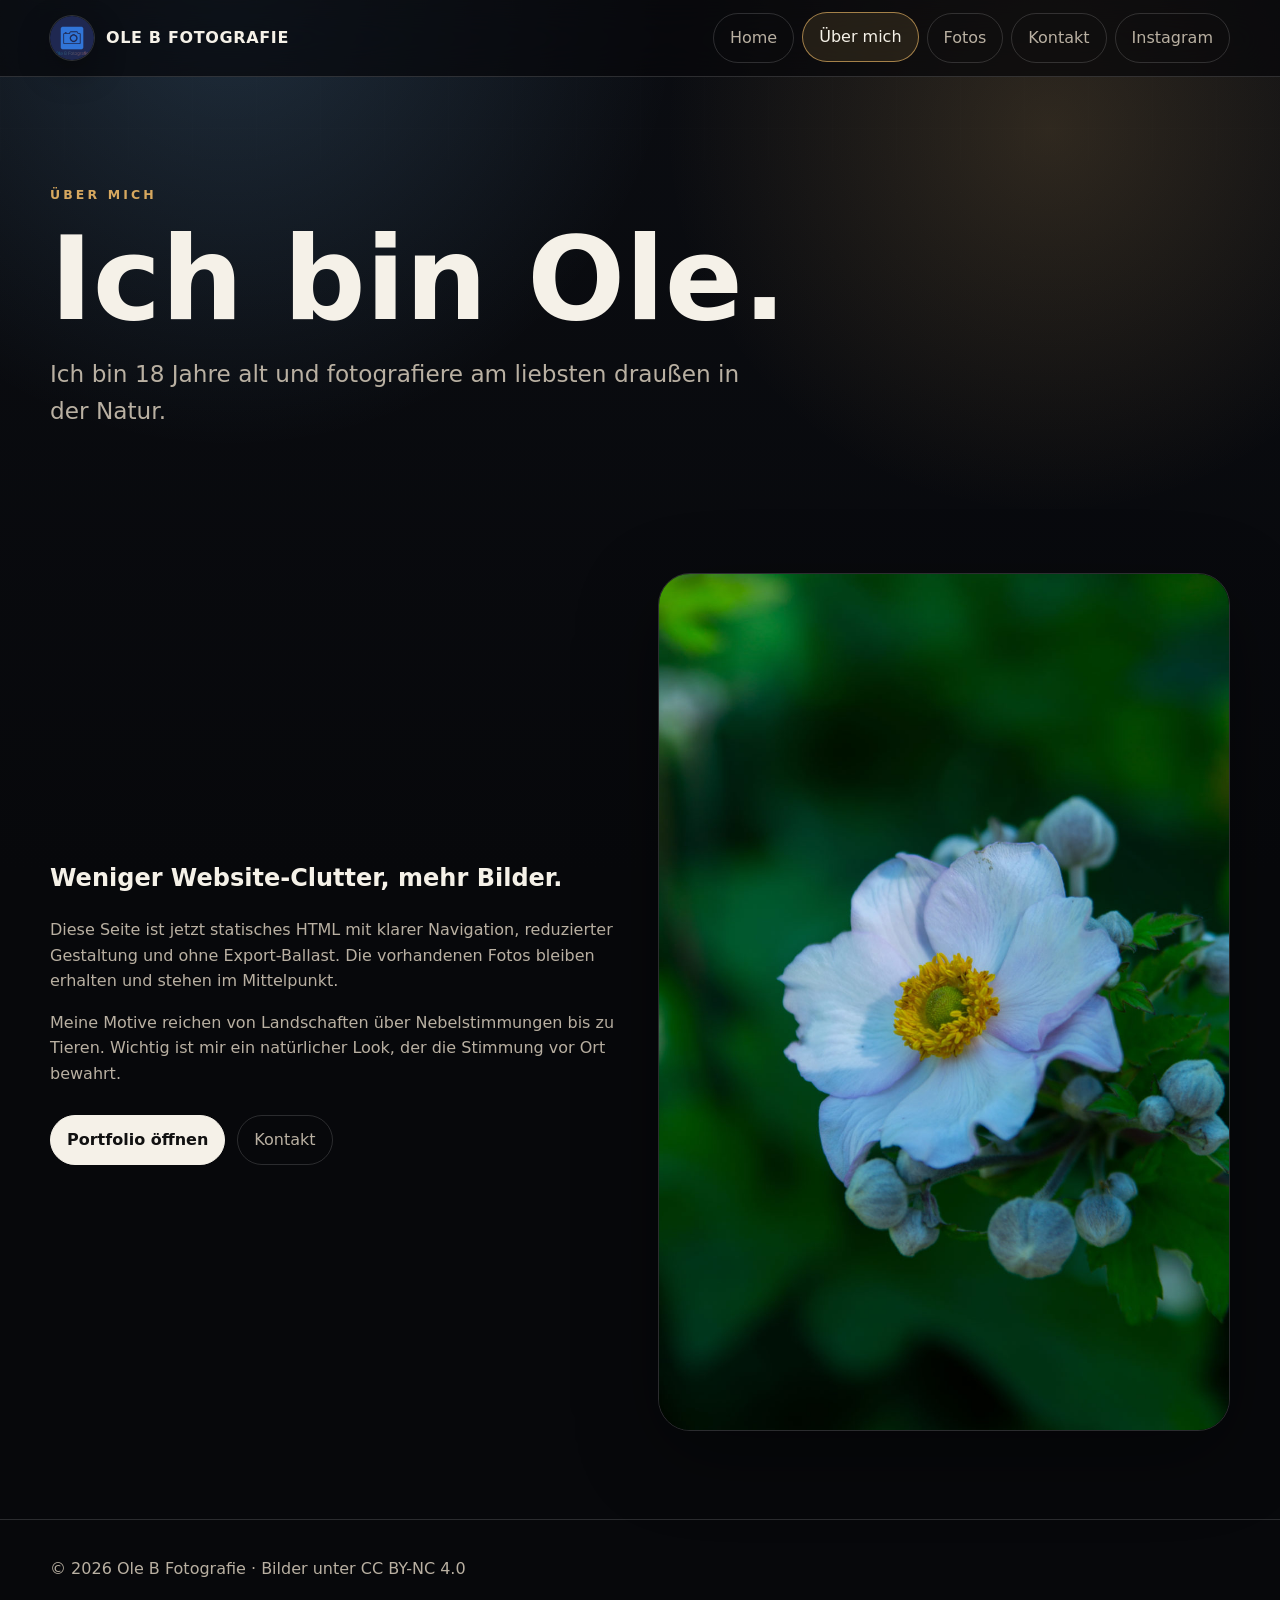
==== commit 39d6552b: "Refine privacy contacts and design polish" ====
--- a/about/index.html
+++ b/about/index.html
@@ -12,8 +12,8 @@
 <body>
 <header class="site-header"><nav class="wrap nav"><a class="brand" href="/"><img src="/wp-content/uploads/2022/08/logo2-modified-150x150.png" alt="Ole B Fotografie Logo"><span>Ole B Fotografie</span></a><div class="links"><a  href="/">Home</a><a aria-current="page" href="/about/">Über mich</a><a  href="/portfolio/">Fotos</a><a  href="/contact/">Kontakt</a><a href="/instagram/">Instagram</a></div></nav></header>
 <main class="wrap">
-  <section class="page-hero"><p class="eyebrow">Über mich</p><h1 class="page-title">Ich bin Ole.</h1><p class="lead">Ich bin <span data-age></span> Jahre alt, geboren am 18. September 2008, und fotografiere am liebsten draußen in der Natur.</p></section>
-  <section class="section split"><div><h2>Weniger Website-Clutter, mehr Bilder.</h2><p class="muted">Diese Seite ersetzt den alten WordPress-Export durch statisches HTML, klare Navigation und eine reduzierte Gestaltung. Die vorhandenen Fotos bleiben erhalten, aber unnötige WordPress-Reste verschwinden aus der Oberfläche.</p><p class="muted">Meine Motive reichen von Landschaften über Nebelstimmungen bis zu Tieren. Wichtig ist mir ein natürlicher Look, der die Stimmung vor Ort bewahrt.</p><div class="actions"><a class="button primary" href="/portfolio/">Portfolio öffnen</a><a class="button" href="/contact/">Kontakt</a></div></div><div class="portrait"><img src="/wp-content/uploads/2022/08/DSC7143-1022x1536.jpg" alt="Fotografie von Ole B"></div></section>
+  <section class="page-hero"><p class="eyebrow">Über mich</p><h1 class="page-title">Ich bin Ole.</h1><p class="lead">Ich bin <span data-age></span> Jahre alt und fotografiere am liebsten draußen in der Natur.</p></section>
+  <section class="section split"><div><h2>Weniger Website-Clutter, mehr Bilder.</h2><p class="muted">Diese Seite ist jetzt statisches HTML mit klarer Navigation, reduzierter Gestaltung und ohne Export-Ballast. Die vorhandenen Fotos bleiben erhalten und stehen im Mittelpunkt.</p><p class="muted">Meine Motive reichen von Landschaften über Nebelstimmungen bis zu Tieren. Wichtig ist mir ein natürlicher Look, der die Stimmung vor Ort bewahrt.</p><div class="actions"><a class="button primary" href="/portfolio/">Portfolio öffnen</a><a class="button" href="/contact/">Kontakt</a></div></div><div class="portrait"><img src="/wp-content/uploads/2022/08/DSC7143-1022x1536.jpg" alt="Fotografie von Ole B"></div></section>
 </main>
 <footer class="site-footer"><div class="wrap">© <span data-year></span> Ole B Fotografie · Bilder unter <a href="https://creativecommons.org/licenses/by-nc/4.0/" target="_blank" rel="noreferrer">CC BY-NC 4.0</a></div></footer>
 </body></html>
--- a/assets/site.css
+++ b/assets/site.css
@@ -1 +1,416 @@
-:root{color-scheme:dark;--bg:#08090b;--panel:#111419;--text:#f4f0e8;--muted:#b9b0a2;--line:rgba(255,255,255,.14);--accent:#d7a85f;--max:1180px}*{box-sizing:border-box}html{scroll-behavior:smooth}body{margin:0;font-family:Inter,ui-sans-serif,system-ui,-apple-system,Segoe UI,sans-serif;background:radial-gradient(circle at 20% 0%,#273140 0,#08090b 34rem),var(--bg);color:var(--text);line-height:1.6}a{color:inherit;text-decoration:none}img{max-width:100%;display:block}.wrap{width:min(var(--max),calc(100% - 32px));margin:auto}.site-header{position:sticky;top:0;z-index:10;background:rgba(8,9,11,.78);backdrop-filter:blur(18px);border-bottom:1px solid var(--line)}.nav{min-height:76px;display:flex;align-items:center;justify-content:space-between;gap:24px}.brand{display:flex;align-items:center;gap:12px;font-weight:800;letter-spacing:.04em;text-transform:uppercase}.brand img{width:44px;height:44px;border-radius:50%}.links{display:flex;gap:8px;align-items:center;flex-wrap:wrap}.links a,.button{border:1px solid var(--line);border-radius:999px;padding:.72rem 1rem;color:var(--muted);transition:.2s}.links a:hover,.links a[aria-current=page],.button:hover{color:var(--text);border-color:rgba(215,168,95,.7);background:rgba(215,168,95,.12)}.hero{min-height:calc(100vh - 76px);display:grid;align-items:end;position:relative;isolation:isolate;overflow:hidden}.hero:before{content:"";position:absolute;inset:0;background:linear-gradient(180deg,rgba(8,9,11,.18),rgba(8,9,11,.9)),var(--hero) center/cover;z-index:-2}.hero:after{content:"";position:absolute;inset:0;background:radial-gradient(circle at 75% 18%,transparent 0 12rem,rgba(0,0,0,.36) 25rem);z-index:-1}.hero-content{padding:8rem 0 5rem}.eyebrow{color:var(--accent);letter-spacing:.25em;text-transform:uppercase;font-size:.78rem;font-weight:800}.hero h1,.page-title{font-size:clamp(3rem,9vw,8rem);line-height:.9;margin:.2em 0;text-wrap:balance}.lead{font-size:clamp(1.1rem,2.2vw,1.45rem);color:var(--muted);max-width:720px}.actions{display:flex;gap:12px;flex-wrap:wrap;margin-top:28px}.button.primary{background:var(--text);color:#111;border-color:var(--text);font-weight:800}.section{padding:88px 0}.grid{display:grid;gap:20px}.cards{grid-template-columns:repeat(3,minmax(0,1fr))}.card{background:linear-gradient(180deg,rgba(255,255,255,.07),rgba(255,255,255,.03));border:1px solid var(--line);border-radius:28px;padding:28px;min-height:220px}.card h2,.card h3{margin-top:0}.muted{color:var(--muted)}.gallery{grid-template-columns:repeat(12,1fr);grid-auto-flow:dense}.photo{min-height:280px;border-radius:28px;overflow:hidden;border:1px solid var(--line);background:#16191f}.photo img{width:100%;height:100%;object-fit:cover;transition:transform .35s ease}.photo:hover img{transform:scale(1.04)}.wide{grid-column:span 8}.small{grid-column:span 4}.tall{grid-column:span 4;grid-row:span 2}.page-hero{padding:96px 0 32px}.split{display:grid;grid-template-columns:1fr 1fr;gap:36px;align-items:center}.portrait{border-radius:32px;border:1px solid var(--line);overflow:hidden}.contact-list{display:grid;gap:14px}.contact-list a{padding:18px 20px;border:1px solid var(--line);border-radius:18px;background:rgba(255,255,255,.04)}.site-footer{border-top:1px solid var(--line);padding:36px 0;color:var(--muted)}@media (max-width:760px){.nav{align-items:flex-start;flex-direction:column;padding:16px 0}.links{width:100%}.links a{flex:1;text-align:center}.cards,.split{grid-template-columns:1fr}.gallery{grid-template-columns:1fr}.wide,.small,.tall{grid-column:auto;grid-row:auto}.section{padding:56px 0}.photo{min-height:230px}}
+:root {
+  color-scheme: dark;
+  --bg: #07080b;
+  --bg-soft: #10141b;
+  --panel: rgba(255, 255, 255, 0.07);
+  --panel-strong: rgba(255, 255, 255, 0.12);
+  --text: #f5f1e8;
+  --muted: #b9b0a2;
+  --line: rgba(255, 255, 255, 0.15);
+  --accent: #d7a85f;
+  --accent-2: #7dc4ff;
+  --shadow: 0 24px 80px rgba(0, 0, 0, 0.38);
+  --radius: 28px;
+  --max: 1180px;
+}
+
+* {
+  box-sizing: border-box;
+}
+
+html {
+  scroll-behavior: smooth;
+}
+
+body {
+  margin: 0;
+  min-height: 100vh;
+  font-family: Inter, ui-sans-serif, system-ui, -apple-system, BlinkMacSystemFont, "Segoe UI", sans-serif;
+  background:
+    radial-gradient(circle at 18% 0%, rgba(125, 196, 255, 0.18), transparent 28rem),
+    radial-gradient(circle at 82% 8%, rgba(215, 168, 95, 0.18), transparent 24rem),
+    linear-gradient(180deg, #0b0d12 0%, var(--bg) 54%);
+  color: var(--text);
+  line-height: 1.6;
+  text-rendering: optimizeLegibility;
+  -webkit-font-smoothing: antialiased;
+}
+
+body::before {
+  content: "";
+  position: fixed;
+  inset: 0;
+  z-index: -1;
+  pointer-events: none;
+  opacity: 0.28;
+  background-image:
+    linear-gradient(rgba(255, 255, 255, 0.04) 1px, transparent 1px),
+    linear-gradient(90deg, rgba(255, 255, 255, 0.04) 1px, transparent 1px);
+  background-size: 64px 64px;
+  mask-image: linear-gradient(180deg, black, transparent 72%);
+}
+
+a {
+  color: inherit;
+  text-decoration: none;
+}
+
+a:focus-visible,
+.button:focus-visible {
+  outline: 3px solid var(--accent-2);
+  outline-offset: 4px;
+}
+
+img {
+  display: block;
+  max-width: 100%;
+}
+
+.wrap {
+  width: min(var(--max), calc(100% - 32px));
+  margin-inline: auto;
+}
+
+.site-header {
+  position: sticky;
+  top: 0;
+  z-index: 10;
+  border-bottom: 1px solid var(--line);
+  background: rgba(7, 8, 11, 0.72);
+  backdrop-filter: blur(18px) saturate(130%);
+}
+
+.nav {
+  min-height: 76px;
+  display: flex;
+  align-items: center;
+  justify-content: space-between;
+  gap: 24px;
+}
+
+.brand {
+  display: flex;
+  align-items: center;
+  gap: 12px;
+  font-weight: 850;
+  letter-spacing: 0.04em;
+  text-transform: uppercase;
+}
+
+.brand img {
+  width: 44px;
+  height: 44px;
+  border-radius: 50%;
+  box-shadow: 0 0 0 1px var(--line), 0 12px 32px rgba(0, 0, 0, 0.35);
+}
+
+.links {
+  display: flex;
+  flex-wrap: wrap;
+  gap: 8px;
+  align-items: center;
+}
+
+.links a,
+.button {
+  position: relative;
+  overflow: hidden;
+  border: 1px solid var(--line);
+  border-radius: 999px;
+  padding: 0.72rem 1rem;
+  color: var(--muted);
+  transition: transform 180ms ease, color 180ms ease, border-color 180ms ease, background 180ms ease;
+}
+
+.links a::after,
+.button::after {
+  content: "";
+  position: absolute;
+  inset: 0;
+  opacity: 0;
+  background: linear-gradient(120deg, transparent, rgba(255, 255, 255, 0.16), transparent);
+  transform: translateX(-100%);
+  transition: opacity 180ms ease, transform 420ms ease;
+}
+
+.links a:hover,
+.links a[aria-current="page"],
+.button:hover {
+  color: var(--text);
+  border-color: rgba(215, 168, 95, 0.72);
+  background: rgba(215, 168, 95, 0.12);
+  transform: translateY(-1px);
+}
+
+.links a:hover::after,
+.button:hover::after {
+  opacity: 1;
+  transform: translateX(100%);
+}
+
+.hero {
+  min-height: calc(100vh - 76px);
+  display: grid;
+  align-items: end;
+  position: relative;
+  isolation: isolate;
+  overflow: hidden;
+}
+
+.hero::before {
+  content: "";
+  position: absolute;
+  inset: 0;
+  z-index: -2;
+  background: linear-gradient(180deg, rgba(7, 8, 11, 0.2), rgba(7, 8, 11, 0.92)), var(--hero) center / cover;
+  transform: scale(1.04);
+  animation: heroZoom 18s ease-out both;
+}
+
+.hero::after {
+  content: "";
+  position: absolute;
+  inset: 0;
+  z-index: -1;
+  background: radial-gradient(circle at 75% 18%, transparent 0 12rem, rgba(0, 0, 0, 0.36) 25rem);
+}
+
+.hero-content,
+.page-hero,
+.card,
+.photo,
+.split > * {
+  animation: fadeUp 700ms ease both;
+}
+
+.hero-content {
+  padding: 8rem 0 5rem;
+}
+
+.eyebrow {
+  color: var(--accent);
+  letter-spacing: 0.25em;
+  text-transform: uppercase;
+  font-size: 0.78rem;
+  font-weight: 850;
+}
+
+.hero h1,
+.page-title {
+  max-width: 11ch;
+  margin: 0.2em 0;
+  font-size: clamp(3rem, 9vw, 8rem);
+  line-height: 0.9;
+  text-wrap: balance;
+}
+
+.lead {
+  max-width: 720px;
+  color: var(--muted);
+  font-size: clamp(1.1rem, 2.2vw, 1.45rem);
+}
+
+.actions {
+  display: flex;
+  flex-wrap: wrap;
+  gap: 12px;
+  margin-top: 28px;
+}
+
+.button.primary {
+  border-color: var(--text);
+  background: var(--text);
+  color: #111;
+  font-weight: 850;
+}
+
+.section {
+  padding: 88px 0;
+}
+
+.grid {
+  display: grid;
+  gap: 20px;
+}
+
+.cards {
+  grid-template-columns: repeat(3, minmax(0, 1fr));
+}
+
+.card {
+  min-height: 220px;
+  border: 1px solid var(--line);
+  border-radius: var(--radius);
+  padding: 28px;
+  background: linear-gradient(180deg, var(--panel-strong), rgba(255, 255, 255, 0.035));
+  box-shadow: var(--shadow);
+  transform-style: preserve-3d;
+}
+
+.card:hover {
+  transform: translateY(-6px);
+  border-color: rgba(215, 168, 95, 0.62);
+}
+
+.card h2,
+.card h3 {
+  margin-top: 0;
+}
+
+.muted {
+  color: var(--muted);
+}
+
+.gallery {
+  grid-template-columns: repeat(12, 1fr);
+  grid-auto-flow: dense;
+}
+
+.photo {
+  min-height: 280px;
+  overflow: hidden;
+  border: 1px solid var(--line);
+  border-radius: var(--radius);
+  background: var(--bg-soft);
+  box-shadow: var(--shadow);
+}
+
+.photo img {
+  width: 100%;
+  height: 100%;
+  object-fit: cover;
+  transition: transform 480ms ease, filter 480ms ease;
+}
+
+.photo:hover img {
+  filter: saturate(1.08) contrast(1.04);
+  transform: scale(1.055);
+}
+
+.wide {
+  grid-column: span 8;
+}
+
+.small {
+  grid-column: span 4;
+}
+
+.tall {
+  grid-column: span 4;
+  grid-row: span 2;
+}
+
+.page-hero {
+  padding: 96px 0 32px;
+}
+
+.split {
+  display: grid;
+  grid-template-columns: 1fr 1fr;
+  gap: 36px;
+  align-items: center;
+}
+
+.portrait {
+  overflow: hidden;
+  border: 1px solid var(--line);
+  border-radius: calc(var(--radius) + 4px);
+  box-shadow: var(--shadow);
+}
+
+.contact-list {
+  display: grid;
+  gap: 14px;
+}
+
+.contact-list a {
+  border: 1px solid var(--line);
+  border-radius: 18px;
+  padding: 18px 20px;
+  background: rgba(255, 255, 255, 0.045);
+  transition: transform 180ms ease, border-color 180ms ease, background 180ms ease;
+}
+
+.contact-list a:hover {
+  transform: translateX(4px);
+  border-color: rgba(125, 196, 255, 0.58);
+  background: rgba(125, 196, 255, 0.09);
+}
+
+.site-footer {
+  border-top: 1px solid var(--line);
+  padding: 36px 0;
+  color: var(--muted);
+}
+
+@keyframes fadeUp {
+  from {
+    opacity: 0;
+    transform: translateY(18px);
+  }
+  to {
+    opacity: 1;
+    transform: translateY(0);
+  }
+}
+
+@keyframes heroZoom {
+  from {
+    transform: scale(1.08);
+  }
+  to {
+    transform: scale(1.02);
+  }
+}
+
+@media (prefers-reduced-motion: reduce) {
+  *,
+  *::before,
+  *::after {
+    scroll-behavior: auto !important;
+    animation-duration: 1ms !important;
+    animation-iteration-count: 1 !important;
+    transition-duration: 1ms !important;
+  }
+}
+
+@media (max-width: 760px) {
+  .nav {
+    align-items: flex-start;
+    flex-direction: column;
+    padding: 16px 0;
+  }
+
+  .links {
+    width: 100%;
+  }
+
+  .links a {
+    flex: 1;
+    text-align: center;
+  }
+
+  .cards,
+  .split {
+    grid-template-columns: 1fr;
+  }
+
+  .gallery {
+    grid-template-columns: 1fr;
+  }
+
+  .wide,
+  .small,
+  .tall {
+    grid-column: auto;
+    grid-row: auto;
+  }
+
+  .section {
+    padding: 56px 0;
+  }
+
+  .photo {
+    min-height: 230px;
+  }
+}
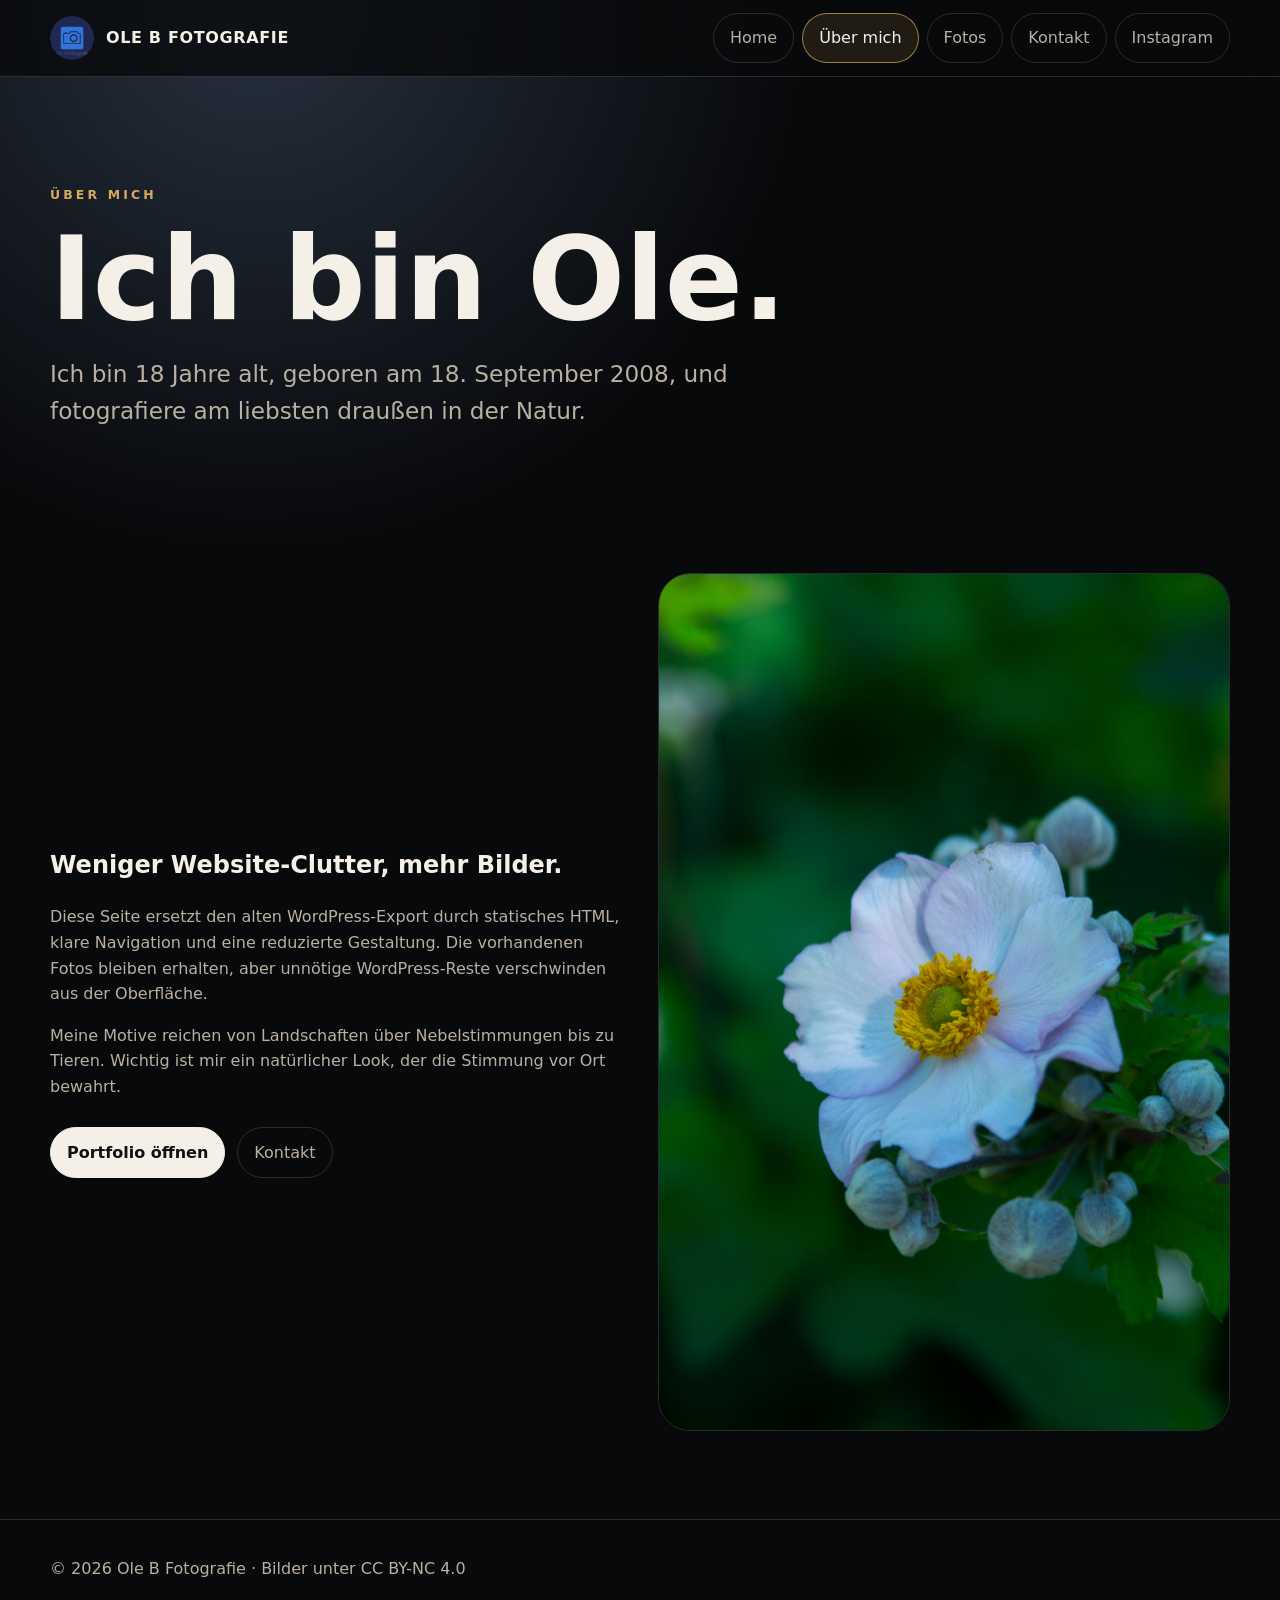
==== commit d8c8343f: "Merge branch 'main' into codex/rewrite-photography-website-html-fwwv95" ====
--- a/about/index.html
+++ b/about/index.html
@@ -12,8 +12,8 @@
 <body>
 <header class="site-header"><nav class="wrap nav"><a class="brand" href="/"><img src="/wp-content/uploads/2022/08/logo2-modified-150x150.png" alt="Ole B Fotografie Logo"><span>Ole B Fotografie</span></a><div class="links"><a  href="/">Home</a><a aria-current="page" href="/about/">Über mich</a><a  href="/portfolio/">Fotos</a><a  href="/contact/">Kontakt</a><a href="/instagram/">Instagram</a></div></nav></header>
 <main class="wrap">
-  <section class="page-hero"><p class="eyebrow">Über mich</p><h1 class="page-title">Ich bin Ole.</h1><p class="lead">Ich bin <span data-age></span> Jahre alt und fotografiere am liebsten draußen in der Natur.</p></section>
-  <section class="section split"><div><h2>Weniger Website-Clutter, mehr Bilder.</h2><p class="muted">Diese Seite ist jetzt statisches HTML mit klarer Navigation, reduzierter Gestaltung und ohne Export-Ballast. Die vorhandenen Fotos bleiben erhalten und stehen im Mittelpunkt.</p><p class="muted">Meine Motive reichen von Landschaften über Nebelstimmungen bis zu Tieren. Wichtig ist mir ein natürlicher Look, der die Stimmung vor Ort bewahrt.</p><div class="actions"><a class="button primary" href="/portfolio/">Portfolio öffnen</a><a class="button" href="/contact/">Kontakt</a></div></div><div class="portrait"><img src="/wp-content/uploads/2022/08/DSC7143-1022x1536.jpg" alt="Fotografie von Ole B"></div></section>
+  <section class="page-hero"><p class="eyebrow">Über mich</p><h1 class="page-title">Ich bin Ole.</h1><p class="lead">Ich bin <span data-age></span> Jahre alt, geboren am 18. September 2008, und fotografiere am liebsten draußen in der Natur.</p></section>
+  <section class="section split"><div><h2>Weniger Website-Clutter, mehr Bilder.</h2><p class="muted">Diese Seite ersetzt den alten WordPress-Export durch statisches HTML, klare Navigation und eine reduzierte Gestaltung. Die vorhandenen Fotos bleiben erhalten, aber unnötige WordPress-Reste verschwinden aus der Oberfläche.</p><p class="muted">Meine Motive reichen von Landschaften über Nebelstimmungen bis zu Tieren. Wichtig ist mir ein natürlicher Look, der die Stimmung vor Ort bewahrt.</p><div class="actions"><a class="button primary" href="/portfolio/">Portfolio öffnen</a><a class="button" href="/contact/">Kontakt</a></div></div><div class="portrait"><img src="/wp-content/uploads/2022/08/DSC7143-1022x1536.jpg" alt="Fotografie von Ole B"></div></section>
 </main>
 <footer class="site-footer"><div class="wrap">© <span data-year></span> Ole B Fotografie · Bilder unter <a href="https://creativecommons.org/licenses/by-nc/4.0/" target="_blank" rel="noreferrer">CC BY-NC 4.0</a></div></footer>
 </body></html>
--- a/assets/site.css
+++ b/assets/site.css
@@ -1,416 +1 @@
-:root {
-  color-scheme: dark;
-  --bg: #07080b;
-  --bg-soft: #10141b;
-  --panel: rgba(255, 255, 255, 0.07);
-  --panel-strong: rgba(255, 255, 255, 0.12);
-  --text: #f5f1e8;
-  --muted: #b9b0a2;
-  --line: rgba(255, 255, 255, 0.15);
-  --accent: #d7a85f;
-  --accent-2: #7dc4ff;
-  --shadow: 0 24px 80px rgba(0, 0, 0, 0.38);
-  --radius: 28px;
-  --max: 1180px;
-}
-
-* {
-  box-sizing: border-box;
-}
-
-html {
-  scroll-behavior: smooth;
-}
-
-body {
-  margin: 0;
-  min-height: 100vh;
-  font-family: Inter, ui-sans-serif, system-ui, -apple-system, BlinkMacSystemFont, "Segoe UI", sans-serif;
-  background:
-    radial-gradient(circle at 18% 0%, rgba(125, 196, 255, 0.18), transparent 28rem),
-    radial-gradient(circle at 82% 8%, rgba(215, 168, 95, 0.18), transparent 24rem),
-    linear-gradient(180deg, #0b0d12 0%, var(--bg) 54%);
-  color: var(--text);
-  line-height: 1.6;
-  text-rendering: optimizeLegibility;
-  -webkit-font-smoothing: antialiased;
-}
-
-body::before {
-  content: "";
-  position: fixed;
-  inset: 0;
-  z-index: -1;
-  pointer-events: none;
-  opacity: 0.28;
-  background-image:
-    linear-gradient(rgba(255, 255, 255, 0.04) 1px, transparent 1px),
-    linear-gradient(90deg, rgba(255, 255, 255, 0.04) 1px, transparent 1px);
-  background-size: 64px 64px;
-  mask-image: linear-gradient(180deg, black, transparent 72%);
-}
-
-a {
-  color: inherit;
-  text-decoration: none;
-}
-
-a:focus-visible,
-.button:focus-visible {
-  outline: 3px solid var(--accent-2);
-  outline-offset: 4px;
-}
-
-img {
-  display: block;
-  max-width: 100%;
-}
-
-.wrap {
-  width: min(var(--max), calc(100% - 32px));
-  margin-inline: auto;
-}
-
-.site-header {
-  position: sticky;
-  top: 0;
-  z-index: 10;
-  border-bottom: 1px solid var(--line);
-  background: rgba(7, 8, 11, 0.72);
-  backdrop-filter: blur(18px) saturate(130%);
-}
-
-.nav {
-  min-height: 76px;
-  display: flex;
-  align-items: center;
-  justify-content: space-between;
-  gap: 24px;
-}
-
-.brand {
-  display: flex;
-  align-items: center;
-  gap: 12px;
-  font-weight: 850;
-  letter-spacing: 0.04em;
-  text-transform: uppercase;
-}
-
-.brand img {
-  width: 44px;
-  height: 44px;
-  border-radius: 50%;
-  box-shadow: 0 0 0 1px var(--line), 0 12px 32px rgba(0, 0, 0, 0.35);
-}
-
-.links {
-  display: flex;
-  flex-wrap: wrap;
-  gap: 8px;
-  align-items: center;
-}
-
-.links a,
-.button {
-  position: relative;
-  overflow: hidden;
-  border: 1px solid var(--line);
-  border-radius: 999px;
-  padding: 0.72rem 1rem;
-  color: var(--muted);
-  transition: transform 180ms ease, color 180ms ease, border-color 180ms ease, background 180ms ease;
-}
-
-.links a::after,
-.button::after {
-  content: "";
-  position: absolute;
-  inset: 0;
-  opacity: 0;
-  background: linear-gradient(120deg, transparent, rgba(255, 255, 255, 0.16), transparent);
-  transform: translateX(-100%);
-  transition: opacity 180ms ease, transform 420ms ease;
-}
-
-.links a:hover,
-.links a[aria-current="page"],
-.button:hover {
-  color: var(--text);
-  border-color: rgba(215, 168, 95, 0.72);
-  background: rgba(215, 168, 95, 0.12);
-  transform: translateY(-1px);
-}
-
-.links a:hover::after,
-.button:hover::after {
-  opacity: 1;
-  transform: translateX(100%);
-}
-
-.hero {
-  min-height: calc(100vh - 76px);
-  display: grid;
-  align-items: end;
-  position: relative;
-  isolation: isolate;
-  overflow: hidden;
-}
-
-.hero::before {
-  content: "";
-  position: absolute;
-  inset: 0;
-  z-index: -2;
-  background: linear-gradient(180deg, rgba(7, 8, 11, 0.2), rgba(7, 8, 11, 0.92)), var(--hero) center / cover;
-  transform: scale(1.04);
-  animation: heroZoom 18s ease-out both;
-}
-
-.hero::after {
-  content: "";
-  position: absolute;
-  inset: 0;
-  z-index: -1;
-  background: radial-gradient(circle at 75% 18%, transparent 0 12rem, rgba(0, 0, 0, 0.36) 25rem);
-}
-
-.hero-content,
-.page-hero,
-.card,
-.photo,
-.split > * {
-  animation: fadeUp 700ms ease both;
-}
-
-.hero-content {
-  padding: 8rem 0 5rem;
-}
-
-.eyebrow {
-  color: var(--accent);
-  letter-spacing: 0.25em;
-  text-transform: uppercase;
-  font-size: 0.78rem;
-  font-weight: 850;
-}
-
-.hero h1,
-.page-title {
-  max-width: 11ch;
-  margin: 0.2em 0;
-  font-size: clamp(3rem, 9vw, 8rem);
-  line-height: 0.9;
-  text-wrap: balance;
-}
-
-.lead {
-  max-width: 720px;
-  color: var(--muted);
-  font-size: clamp(1.1rem, 2.2vw, 1.45rem);
-}
-
-.actions {
-  display: flex;
-  flex-wrap: wrap;
-  gap: 12px;
-  margin-top: 28px;
-}
-
-.button.primary {
-  border-color: var(--text);
-  background: var(--text);
-  color: #111;
-  font-weight: 850;
-}
-
-.section {
-  padding: 88px 0;
-}
-
-.grid {
-  display: grid;
-  gap: 20px;
-}
-
-.cards {
-  grid-template-columns: repeat(3, minmax(0, 1fr));
-}
-
-.card {
-  min-height: 220px;
-  border: 1px solid var(--line);
-  border-radius: var(--radius);
-  padding: 28px;
-  background: linear-gradient(180deg, var(--panel-strong), rgba(255, 255, 255, 0.035));
-  box-shadow: var(--shadow);
-  transform-style: preserve-3d;
-}
-
-.card:hover {
-  transform: translateY(-6px);
-  border-color: rgba(215, 168, 95, 0.62);
-}
-
-.card h2,
-.card h3 {
-  margin-top: 0;
-}
-
-.muted {
-  color: var(--muted);
-}
-
-.gallery {
-  grid-template-columns: repeat(12, 1fr);
-  grid-auto-flow: dense;
-}
-
-.photo {
-  min-height: 280px;
-  overflow: hidden;
-  border: 1px solid var(--line);
-  border-radius: var(--radius);
-  background: var(--bg-soft);
-  box-shadow: var(--shadow);
-}
-
-.photo img {
-  width: 100%;
-  height: 100%;
-  object-fit: cover;
-  transition: transform 480ms ease, filter 480ms ease;
-}
-
-.photo:hover img {
-  filter: saturate(1.08) contrast(1.04);
-  transform: scale(1.055);
-}
-
-.wide {
-  grid-column: span 8;
-}
-
-.small {
-  grid-column: span 4;
-}
-
-.tall {
-  grid-column: span 4;
-  grid-row: span 2;
-}
-
-.page-hero {
-  padding: 96px 0 32px;
-}
-
-.split {
-  display: grid;
-  grid-template-columns: 1fr 1fr;
-  gap: 36px;
-  align-items: center;
-}
-
-.portrait {
-  overflow: hidden;
-  border: 1px solid var(--line);
-  border-radius: calc(var(--radius) + 4px);
-  box-shadow: var(--shadow);
-}
-
-.contact-list {
-  display: grid;
-  gap: 14px;
-}
-
-.contact-list a {
-  border: 1px solid var(--line);
-  border-radius: 18px;
-  padding: 18px 20px;
-  background: rgba(255, 255, 255, 0.045);
-  transition: transform 180ms ease, border-color 180ms ease, background 180ms ease;
-}
-
-.contact-list a:hover {
-  transform: translateX(4px);
-  border-color: rgba(125, 196, 255, 0.58);
-  background: rgba(125, 196, 255, 0.09);
-}
-
-.site-footer {
-  border-top: 1px solid var(--line);
-  padding: 36px 0;
-  color: var(--muted);
-}
-
-@keyframes fadeUp {
-  from {
-    opacity: 0;
-    transform: translateY(18px);
-  }
-  to {
-    opacity: 1;
-    transform: translateY(0);
-  }
-}
-
-@keyframes heroZoom {
-  from {
-    transform: scale(1.08);
-  }
-  to {
-    transform: scale(1.02);
-  }
-}
-
-@media (prefers-reduced-motion: reduce) {
-  *,
-  *::before,
-  *::after {
-    scroll-behavior: auto !important;
-    animation-duration: 1ms !important;
-    animation-iteration-count: 1 !important;
-    transition-duration: 1ms !important;
-  }
-}
-
-@media (max-width: 760px) {
-  .nav {
-    align-items: flex-start;
-    flex-direction: column;
-    padding: 16px 0;
-  }
-
-  .links {
-    width: 100%;
-  }
-
-  .links a {
-    flex: 1;
-    text-align: center;
-  }
-
-  .cards,
-  .split {
-    grid-template-columns: 1fr;
-  }
-
-  .gallery {
-    grid-template-columns: 1fr;
-  }
-
-  .wide,
-  .small,
-  .tall {
-    grid-column: auto;
-    grid-row: auto;
-  }
-
-  .section {
-    padding: 56px 0;
-  }
-
-  .photo {
-    min-height: 230px;
-  }
-}
+:root{color-scheme:dark;--bg:#08090b;--panel:#111419;--text:#f4f0e8;--muted:#b9b0a2;--line:rgba(255,255,255,.14);--accent:#d7a85f;--max:1180px}*{box-sizing:border-box}html{scroll-behavior:smooth}body{margin:0;font-family:Inter,ui-sans-serif,system-ui,-apple-system,Segoe UI,sans-serif;background:radial-gradient(circle at 20% 0%,#273140 0,#08090b 34rem),var(--bg);color:var(--text);line-height:1.6}a{color:inherit;text-decoration:none}img{max-width:100%;display:block}.wrap{width:min(var(--max),calc(100% - 32px));margin:auto}.site-header{position:sticky;top:0;z-index:10;background:rgba(8,9,11,.78);backdrop-filter:blur(18px);border-bottom:1px solid var(--line)}.nav{min-height:76px;display:flex;align-items:center;justify-content:space-between;gap:24px}.brand{display:flex;align-items:center;gap:12px;font-weight:800;letter-spacing:.04em;text-transform:uppercase}.brand img{width:44px;height:44px;border-radius:50%}.links{display:flex;gap:8px;align-items:center;flex-wrap:wrap}.links a,.button{border:1px solid var(--line);border-radius:999px;padding:.72rem 1rem;color:var(--muted);transition:.2s}.links a:hover,.links a[aria-current=page],.button:hover{color:var(--text);border-color:rgba(215,168,95,.7);background:rgba(215,168,95,.12)}.hero{min-height:calc(100vh - 76px);display:grid;align-items:end;position:relative;isolation:isolate;overflow:hidden}.hero:before{content:"";position:absolute;inset:0;background:linear-gradient(180deg,rgba(8,9,11,.18),rgba(8,9,11,.9)),var(--hero) center/cover;z-index:-2}.hero:after{content:"";position:absolute;inset:0;background:radial-gradient(circle at 75% 18%,transparent 0 12rem,rgba(0,0,0,.36) 25rem);z-index:-1}.hero-content{padding:8rem 0 5rem}.eyebrow{color:var(--accent);letter-spacing:.25em;text-transform:uppercase;font-size:.78rem;font-weight:800}.hero h1,.page-title{font-size:clamp(3rem,9vw,8rem);line-height:.9;margin:.2em 0;text-wrap:balance}.lead{font-size:clamp(1.1rem,2.2vw,1.45rem);color:var(--muted);max-width:720px}.actions{display:flex;gap:12px;flex-wrap:wrap;margin-top:28px}.button.primary{background:var(--text);color:#111;border-color:var(--text);font-weight:800}.section{padding:88px 0}.grid{display:grid;gap:20px}.cards{grid-template-columns:repeat(3,minmax(0,1fr))}.card{background:linear-gradient(180deg,rgba(255,255,255,.07),rgba(255,255,255,.03));border:1px solid var(--line);border-radius:28px;padding:28px;min-height:220px}.card h2,.card h3{margin-top:0}.muted{color:var(--muted)}.gallery{grid-template-columns:repeat(12,1fr);grid-auto-flow:dense}.photo{min-height:280px;border-radius:28px;overflow:hidden;border:1px solid var(--line);background:#16191f}.photo img{width:100%;height:100%;object-fit:cover;transition:transform .35s ease}.photo:hover img{transform:scale(1.04)}.wide{grid-column:span 8}.small{grid-column:span 4}.tall{grid-column:span 4;grid-row:span 2}.page-hero{padding:96px 0 32px}.split{display:grid;grid-template-columns:1fr 1fr;gap:36px;align-items:center}.portrait{border-radius:32px;border:1px solid var(--line);overflow:hidden}.contact-list{display:grid;gap:14px}.contact-list a{padding:18px 20px;border:1px solid var(--line);border-radius:18px;background:rgba(255,255,255,.04)}.site-footer{border-top:1px solid var(--line);padding:36px 0;color:var(--muted)}@media (max-width:760px){.nav{align-items:flex-start;flex-direction:column;padding:16px 0}.links{width:100%}.links a{flex:1;text-align:center}.cards,.split{grid-template-columns:1fr}.gallery{grid-template-columns:1fr}.wide,.small,.tall{grid-column:auto;grid-row:auto}.section{padding:56px 0}.photo{min-height:230px}}
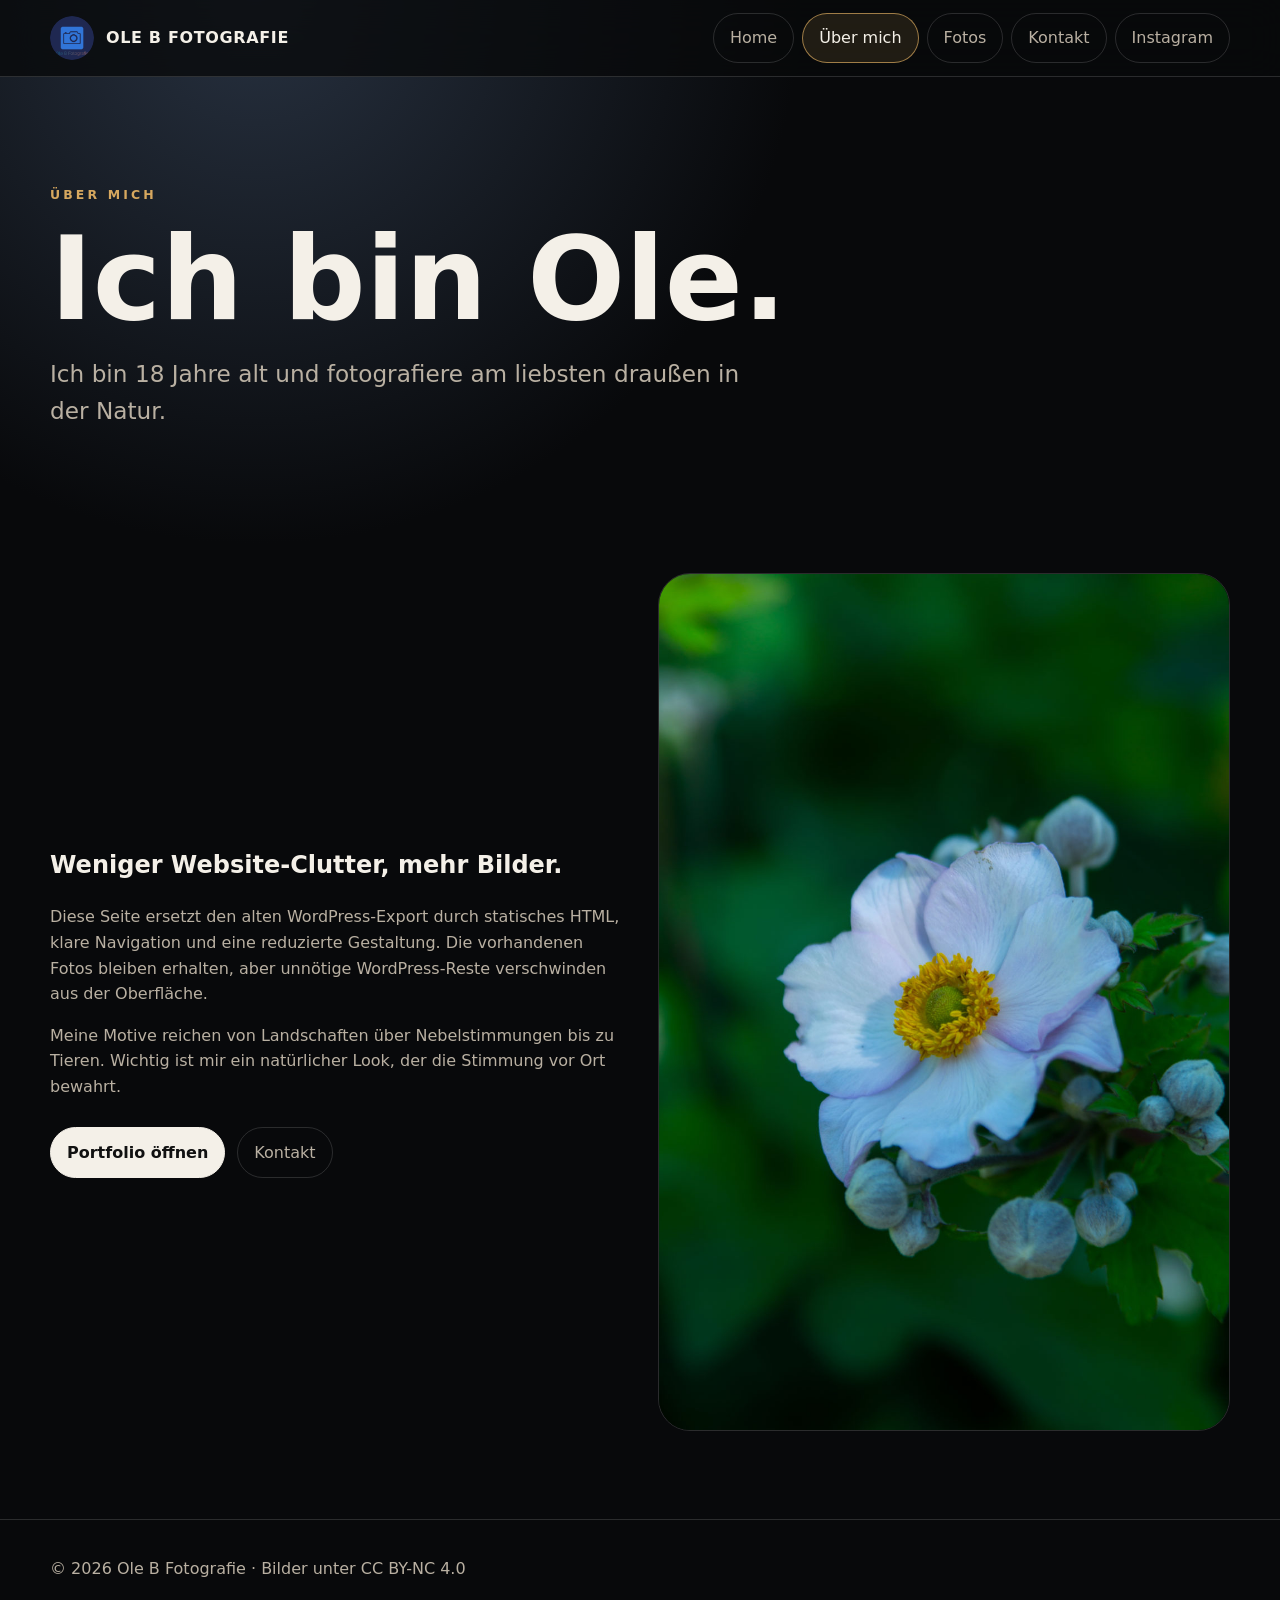
==== commit 761a4a9a: "Update index.html" ====
--- a/about/index.html
+++ b/about/index.html
@@ -12,8 +12,8 @@
 <body>
 <header class="site-header"><nav class="wrap nav"><a class="brand" href="/"><img src="/wp-content/uploads/2022/08/logo2-modified-150x150.png" alt="Ole B Fotografie Logo"><span>Ole B Fotografie</span></a><div class="links"><a  href="/">Home</a><a aria-current="page" href="/about/">Über mich</a><a  href="/portfolio/">Fotos</a><a  href="/contact/">Kontakt</a><a href="/instagram/">Instagram</a></div></nav></header>
 <main class="wrap">
-  <section class="page-hero"><p class="eyebrow">Über mich</p><h1 class="page-title">Ich bin Ole.</h1><p class="lead">Ich bin <span data-age></span> Jahre alt, geboren am 18. September 2008, und fotografiere am liebsten draußen in der Natur.</p></section>
+  <section class="page-hero"><p class="eyebrow">Über mich</p><h1 class="page-title">Ich bin Ole.</h1><p class="lead">Ich bin <span data-age></span> Jahre alt und fotografiere am liebsten draußen in der Natur.</p></section>
   <section class="section split"><div><h2>Weniger Website-Clutter, mehr Bilder.</h2><p class="muted">Diese Seite ersetzt den alten WordPress-Export durch statisches HTML, klare Navigation und eine reduzierte Gestaltung. Die vorhandenen Fotos bleiben erhalten, aber unnötige WordPress-Reste verschwinden aus der Oberfläche.</p><p class="muted">Meine Motive reichen von Landschaften über Nebelstimmungen bis zu Tieren. Wichtig ist mir ein natürlicher Look, der die Stimmung vor Ort bewahrt.</p><div class="actions"><a class="button primary" href="/portfolio/">Portfolio öffnen</a><a class="button" href="/contact/">Kontakt</a></div></div><div class="portrait"><img src="/wp-content/uploads/2022/08/DSC7143-1022x1536.jpg" alt="Fotografie von Ole B"></div></section>
 </main>
 <footer class="site-footer"><div class="wrap">© <span data-year></span> Ole B Fotografie · Bilder unter <a href="https://creativecommons.org/licenses/by-nc/4.0/" target="_blank" rel="noreferrer">CC BY-NC 4.0</a></div></footer>
-</body></html>+</body></html>
